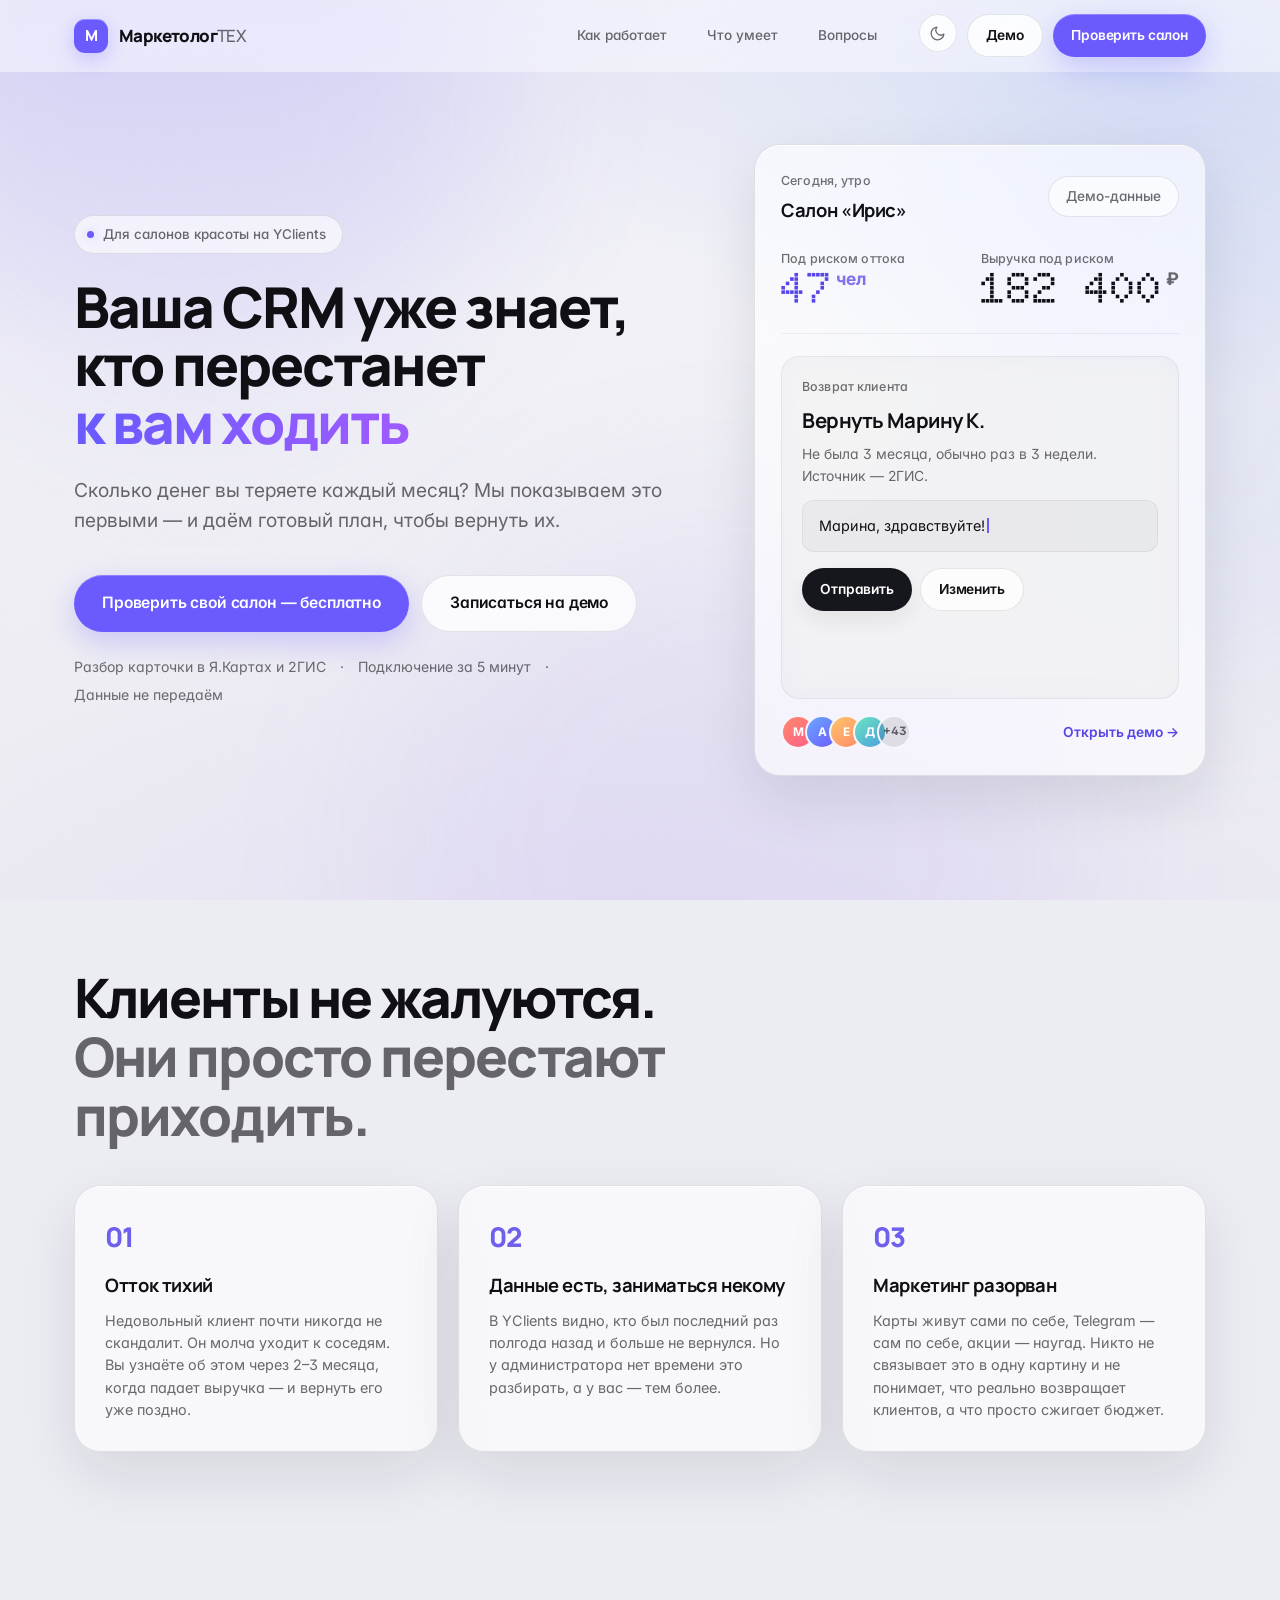
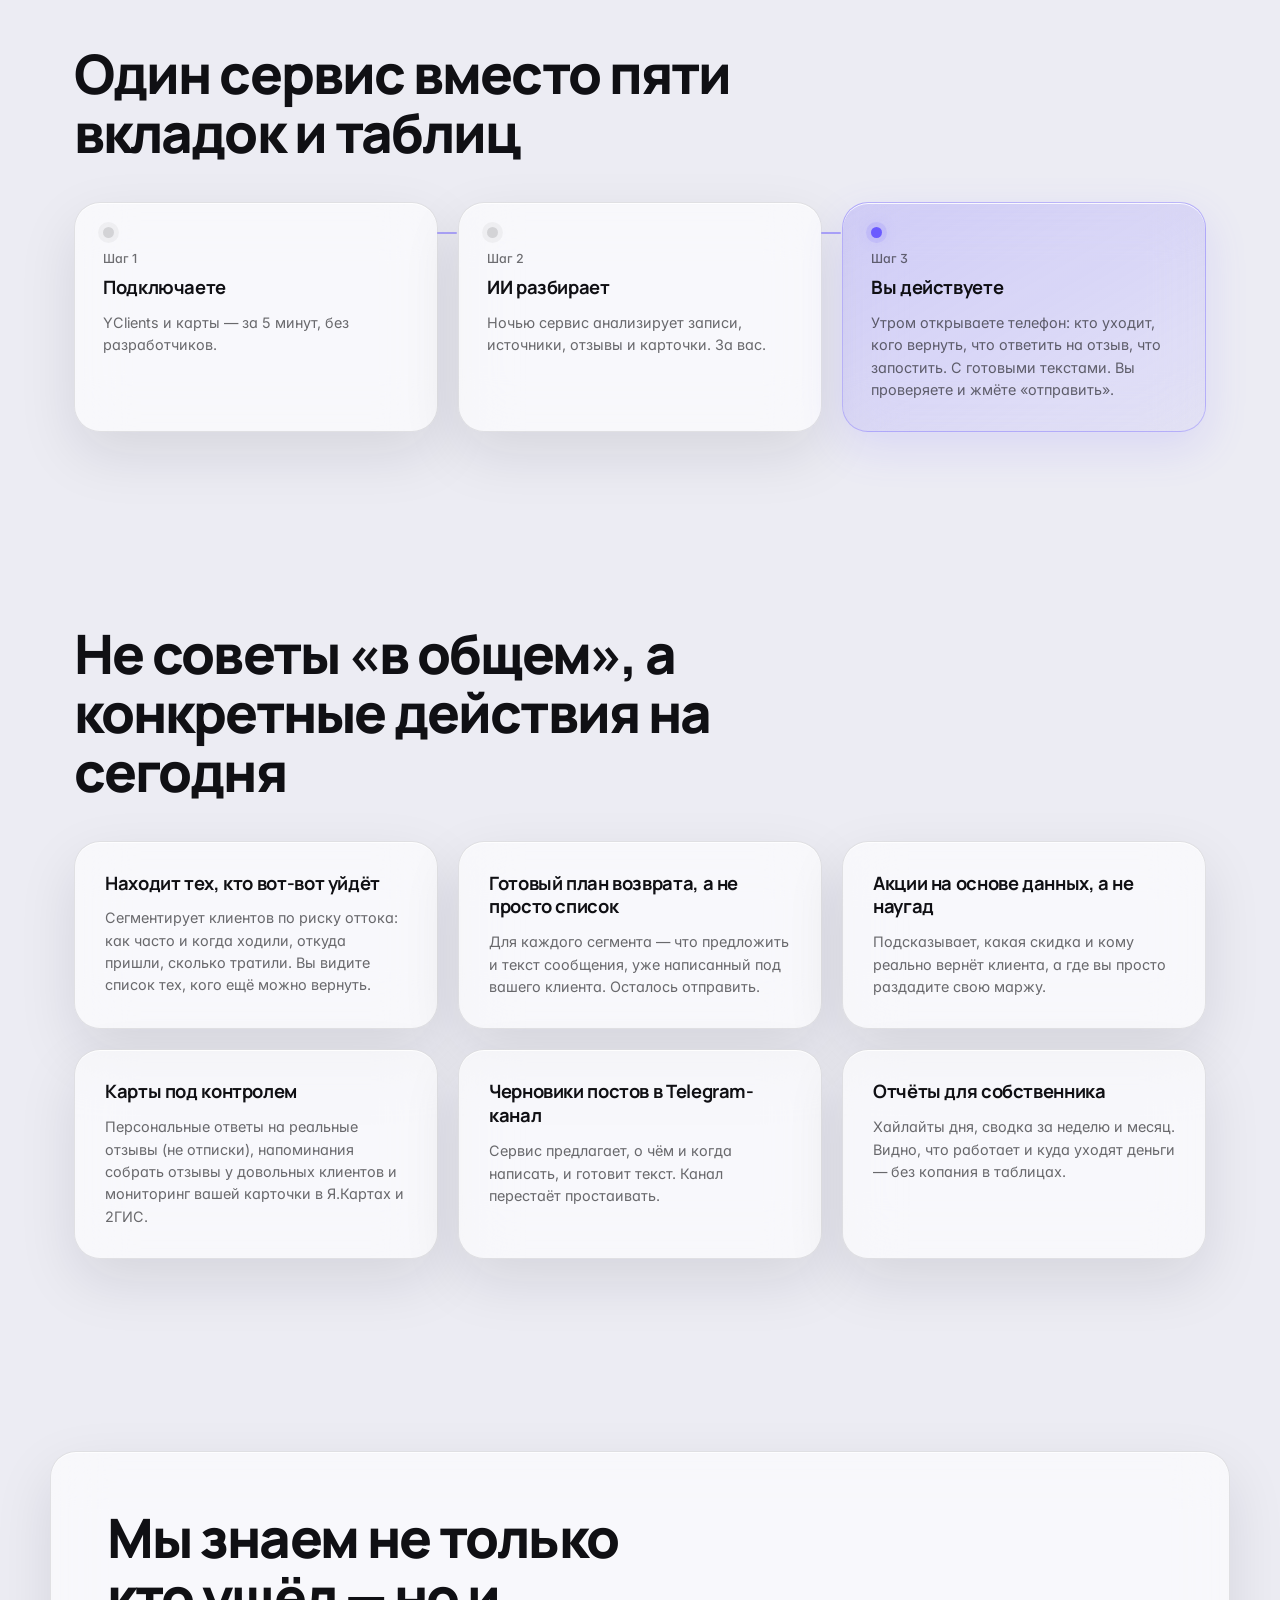
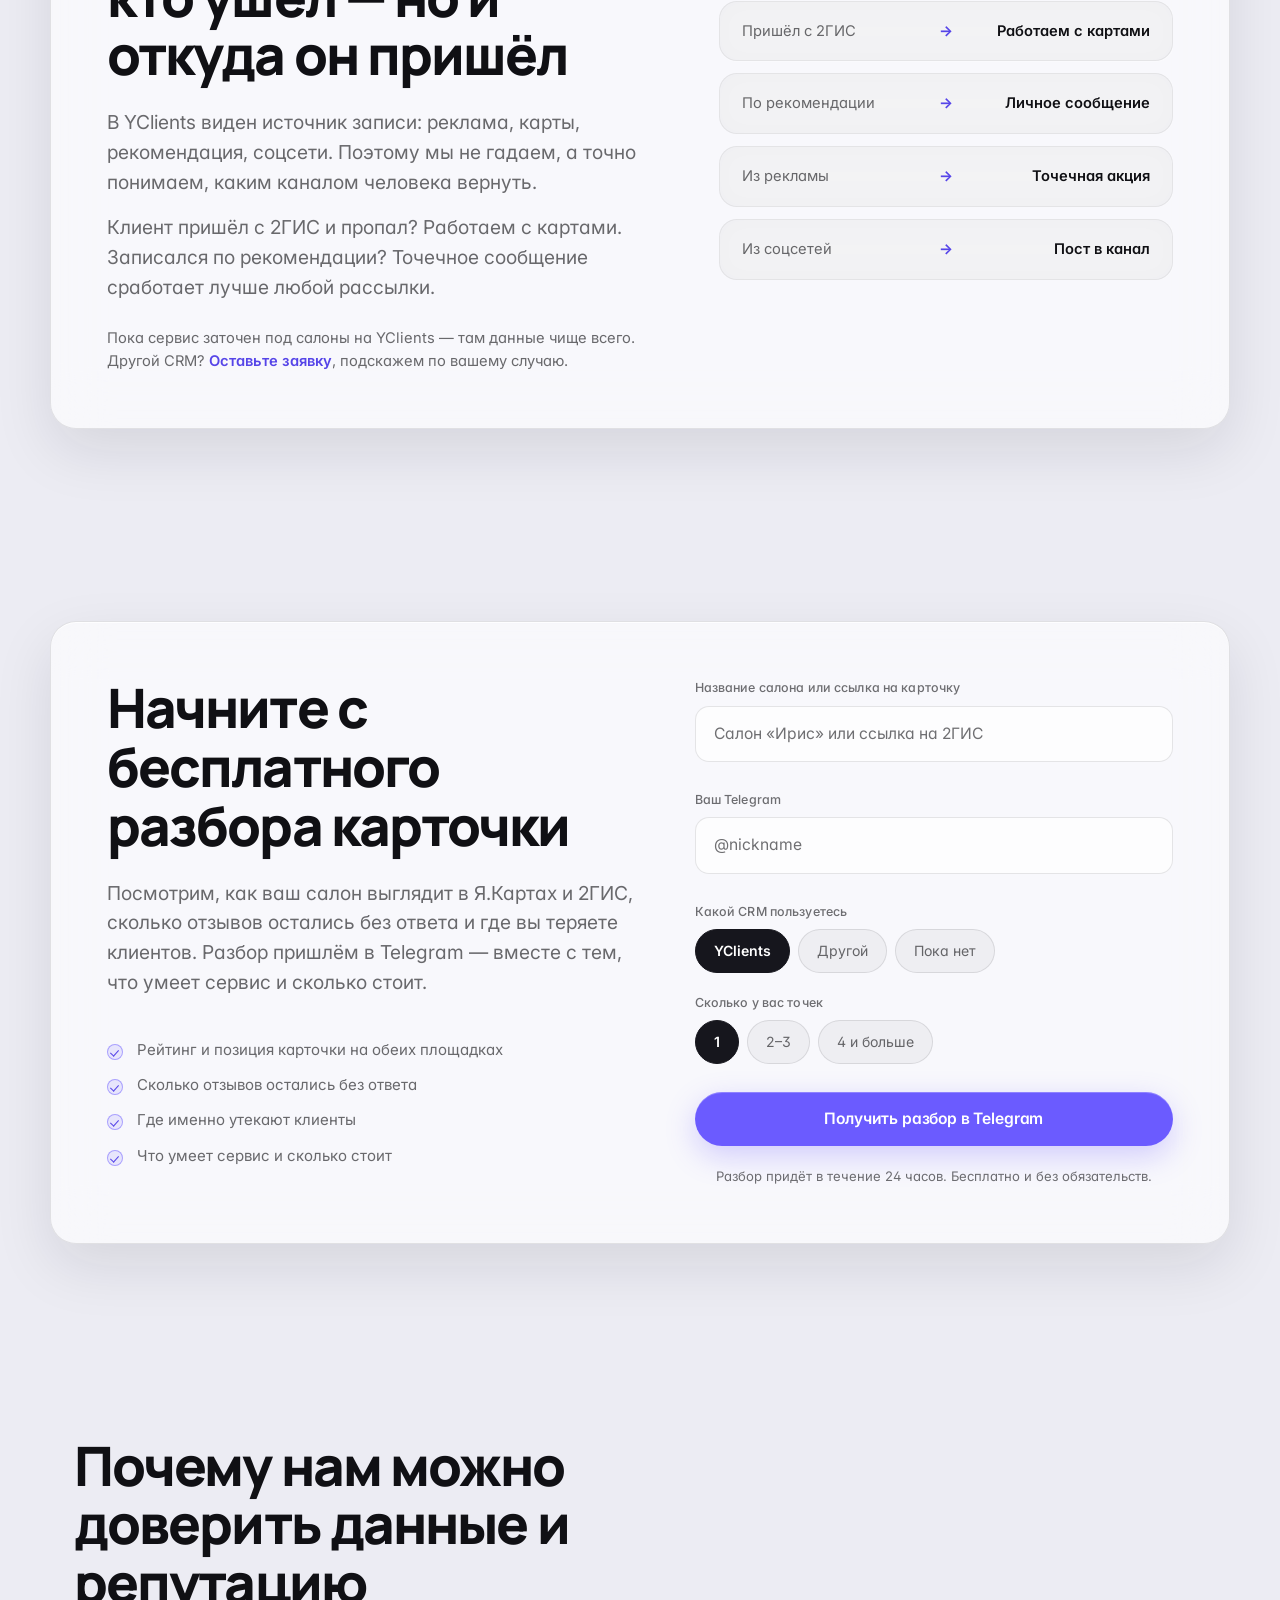
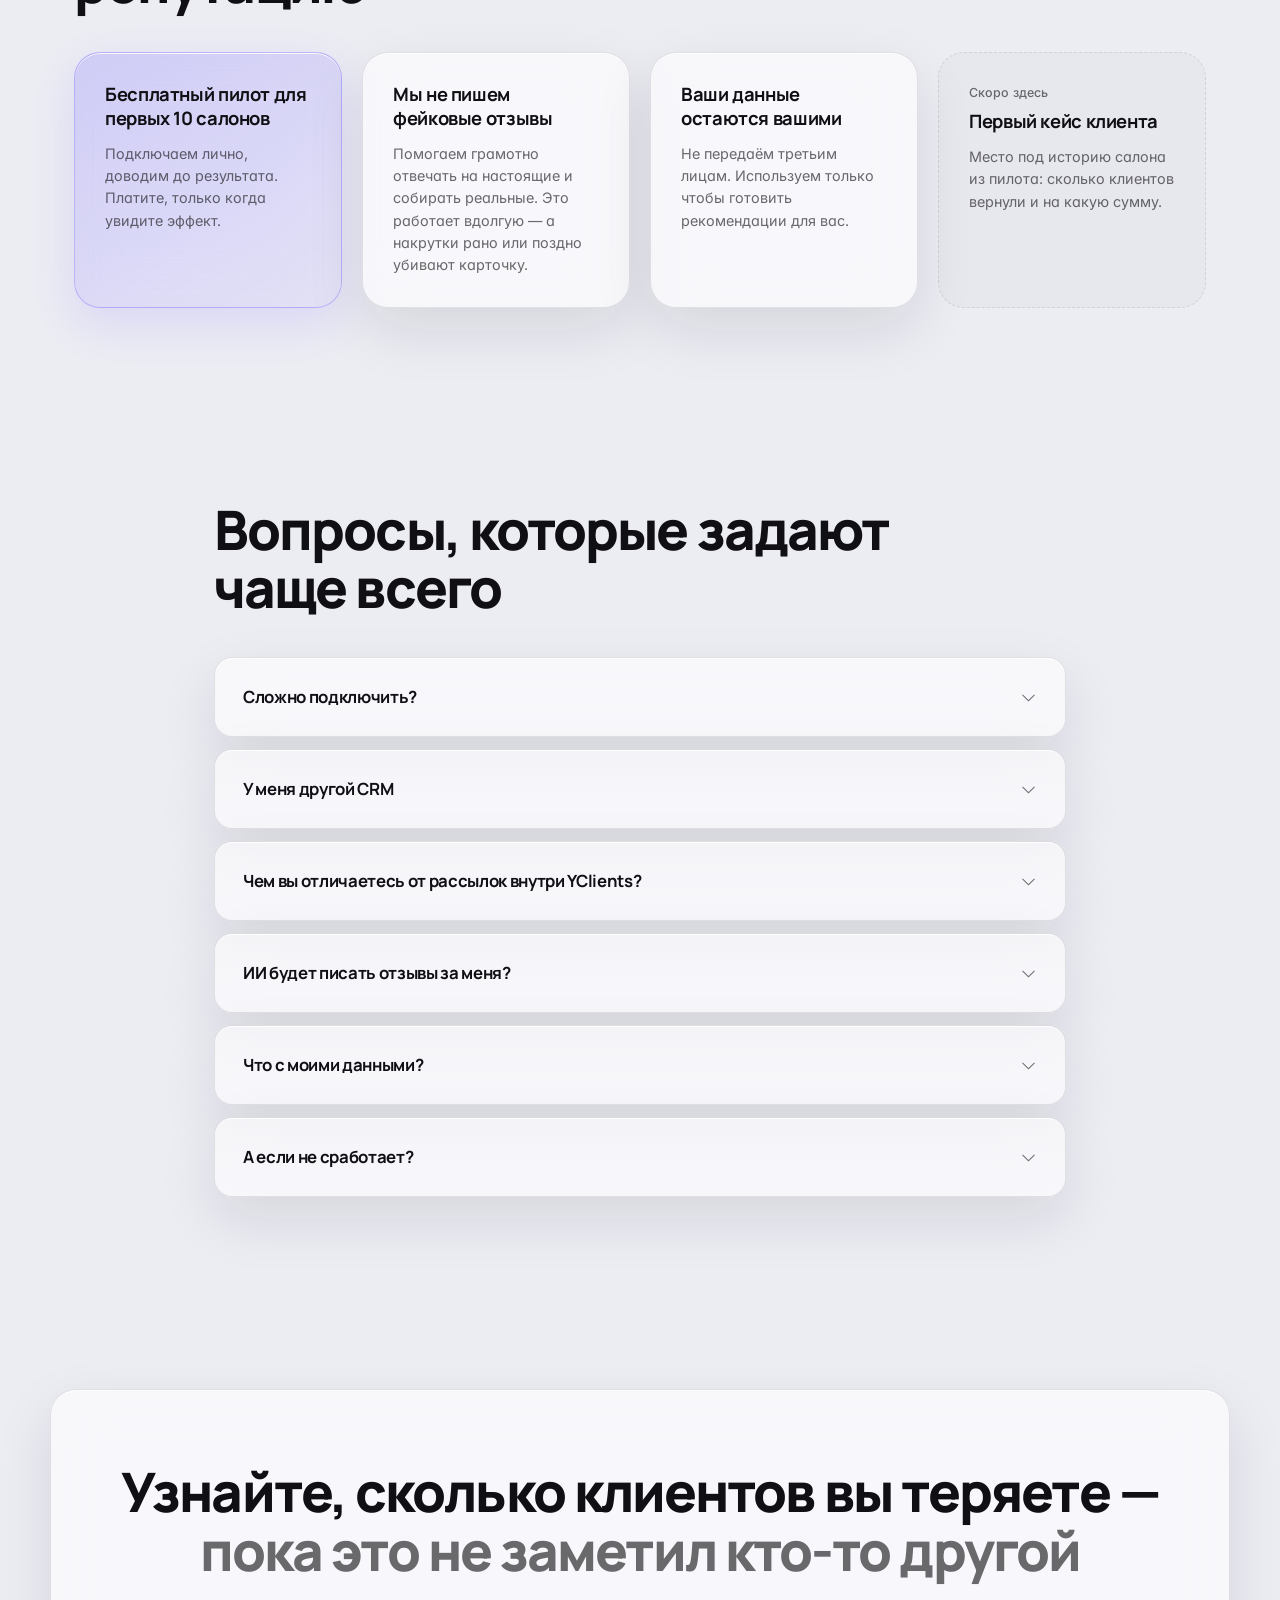
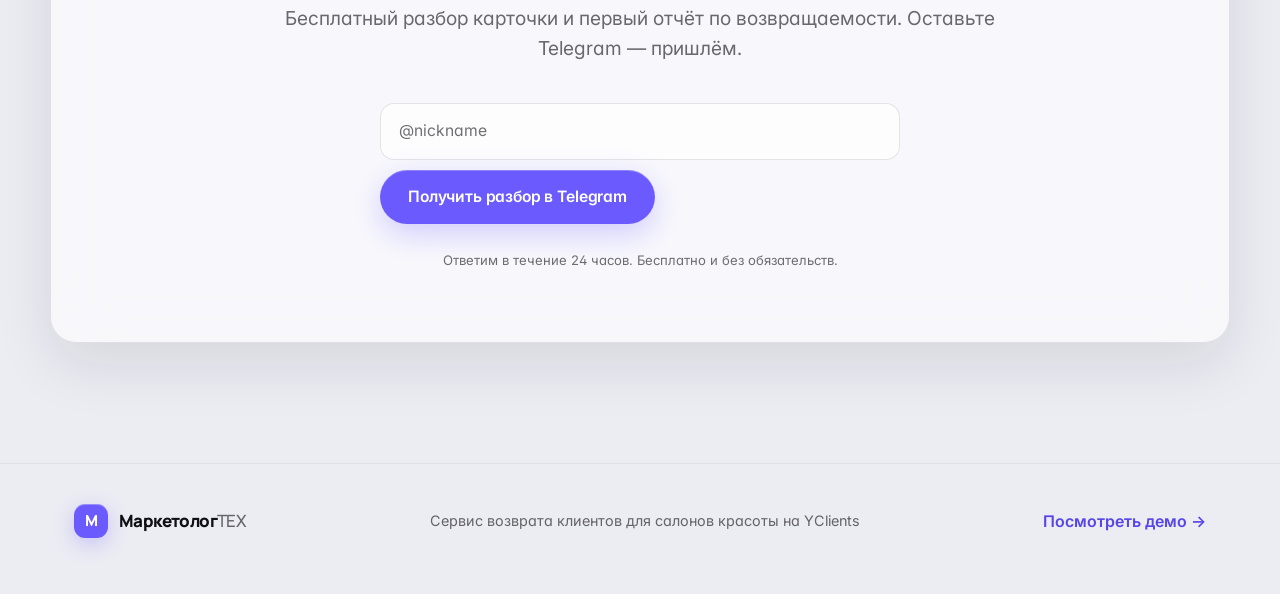
==== index.html @ b619ffa1 "Крупные числа Doto: вес 700 → 800 Ещё чуть плотнее по просьбе: поднимаю ось wght с 700 до 800 соглас" ====
<!DOCTYPE html>
<html lang="ru">
<head>
<meta charset="UTF-8">
<meta name="viewport" content="width=device-width, initial-scale=1">
<title>МаркетологТЕХ — возврат клиентов для салонов красоты на YClients</title>
<meta name="description" content="ИИ-аналитик читает данные вашего салона в YClients и картах, находит уходящих клиентов и даёт готовый план возврата. Бесплатный разбор карточки в Я.Картах и 2ГИС.">

<meta property="og:title" content="Ваша CRM уже знает, кто перестанет к вам ходить">
<meta property="og:description" content="Показываем, сколько клиентов вы теряете, и даём готовый план, чтобы вернуть их. Бесплатный разбор карточки.">
<meta property="og:type" content="website">

<link rel="preconnect" href="https://fonts.googleapis.com">
<link rel="preconnect" href="https://fonts.gstatic.com" crossorigin>
<link href="https://fonts.googleapis.com/css2?family=Inter:wght@400;500;600;700&family=Manrope:wght@600;700;800&display=swap" rel="stylesheet">

<!-- Точечный шрифт для крупных чисел. Оси закреплены прямо в ссылке:
     ROND 100 (круглые точки), wght 800. Менять начертание — здесь и в demo.html. -->
<link href="https://fonts.googleapis.com/css2?family=Doto:ROND,wght@100,800&display=swap" rel="stylesheet">

<link rel="stylesheet" href="assets/css/base.css">
<link rel="stylesheet" href="assets/css/landing.css">

<!-- Тема применяется до отрисовки, иначе тёмная моргнёт белым на загрузке -->
<script>
(function(){try{if(localStorage.getItem('mt-theme')==='dark'){
document.documentElement.setAttribute('data-theme','dark');}}catch(e){}})();

/* Страница всегда открывается сверху.
   Хеш в адресе (…/#form оставался после клика по «Проверить салон»)
   заставлял браузер при каждом открытии ссылки утаскивать к форме,
   да ещё и с плавной прокруткой — выглядело как самопроизвольная перемотка.
   Снимаем хеш до разбора body, иначе прыжок успеет произойти.
   Нужны прямые ссылки на секцию — уберите этот блок. */
(function(){try{
  if(history.scrollRestoration) history.scrollRestoration='manual';
  if(location.hash) history.replaceState(null,'',location.pathname+location.search);
}catch(e){}})();
</script>
</head>
<body>

<!-- Фон: градиент + боке-пятна, цвета берутся из темы -->
<div class="bg" aria-hidden="true">
  <div class="bg__orb bg__orb--1"></div>
  <div class="bg__orb bg__orb--2"></div>
  <div class="bg__orb bg__orb--3"></div>
</div>

<!-- ══════════════════════════ ШАПКА ══════════════════════════ -->
<header class="topbar">
  <div class="wrap topbar__inner">
    <a class="logo" href="#top" aria-label="МаркетологТЕХ, на главную">
      <!-- Замените на <img src="assets/logo.svg" alt=""> когда будет файл бренда -->
      <span class="logo__mark" aria-hidden="true">М</span>
      <span class="logo__text"><b>Маркетолог</b><span>ТЕХ</span></span>
    </a>

    <nav class="topbar__nav" aria-label="Разделы страницы">
      <a class="pill" href="#how">Как работает</a>
      <a class="pill" href="#features">Что умеет</a>
      <a class="pill" href="#faq">Вопросы</a>
    </nav>

    <div class="topbar__actions">
      <button class="theme-toggle" type="button" aria-label="Включить тёмную тему" aria-pressed="false">
        <svg class="theme-toggle__moon" viewBox="0 0 24 24" fill="none" stroke="currentColor" stroke-width="1.8" stroke-linecap="round" stroke-linejoin="round" aria-hidden="true"><path d="M21 12.8A9 9 0 1 1 11.2 3a7 7 0 0 0 9.8 9.8Z"/></svg>
        <svg class="theme-toggle__sun" viewBox="0 0 24 24" fill="none" stroke="currentColor" stroke-width="1.8" stroke-linecap="round" stroke-linejoin="round" aria-hidden="true"><circle cx="12" cy="12" r="4.2"/><path d="M12 2.4v2.2M12 19.4v2.2M4.2 4.2l1.6 1.6M18.2 18.2l1.6 1.6M2.4 12h2.2M19.4 12h2.2M4.2 19.8l1.6-1.6M18.2 5.8l1.6-1.6"/></svg>
      </button>
      <a class="btn btn--ghost btn--sm" href="demo.html">Демо</a>
      <a class="btn btn--primary btn--sm topbar__cta" href="#form">Проверить салон</a>
    </div>
  </div>
</header>

<main id="top">

<!-- ══════════════════════════ 1. HERO ══════════════════════════ -->
<section class="sec sec--hero" id="hero">
  <div class="wrap hero">

    <div class="hero__copy">
      <p class="badge">
        <span class="badge__dot" aria-hidden="true"></span>
        Для салонов красоты на YClients
      </p>

      <h1 class="display mt24">
        Ваша CRM уже знает,<br>
        кто перестанет<br>
        <span class="hero__accent">к вам ходить</span>
      </h1>

      <p class="lead mt24">
        Сколько денег вы теряете каждый месяц? Мы показываем это первыми —
        и даём готовый план, чтобы вернуть их.
      </p>

      <div class="hero__cta mt40">
        <a class="btn btn--primary" href="#form">Проверить свой салон — бесплатно</a>
        <a class="btn btn--ghost" href="demo.html">Записаться на демо</a>
      </div>

      <ul class="trustline mt24">
        <li>Разбор карточки в Я.Картах и 2ГИС</li>
        <li>Подключение за 5 минут</li>
        <li>Данные не передаём</li>
      </ul>
    </div>

    <!-- Превью продукта: живое доказательство вместо стокового скриншота -->
    <aside class="hero__preview glass" aria-label="Пример утренней сводки в сервисе">
      <div class="row between center hero__preview-head">
        <div>
          <p class="label">Сегодня, утро</p>
          <p class="h3 mt8">Салон «Ирис»</p>
        </div>
        <span class="pill pill--outline">Демо-данные</span>
      </div>

      <div class="hero__metrics">
        <div>
          <p class="label">Под риском оттока</p>
          <p class="metric metric--accent">47<span class="metric__unit">чел</span></p>
        </div>
        <div>
          <p class="label">Выручка под риском</p>
          <p class="metric">182 400<span class="metric__unit">₽</span></p>
        </div>
      </div>

      <!-- Содержимое меняется по кругу, текст печатается: см. assets/js/motion.js.
           Разметка ниже — то, что видит пользователь без JS и при
           prefers-reduced-motion, поэтому она заполнена, а не пуста. -->
      <div class="hero__task glass--sub" id="hero-task">
        <p class="label" data-slot="kind">Возврат клиента</p>
        <p class="hero__task-title mt8" data-slot="title">Вернуть Марину К.</p>
        <p class="hero__task-why mt8" data-slot="why">
          Не была 3 месяца, обычно раз в 3 недели. Источник — 2ГИС.
        </p>
        <p class="hero__task-text mt12" data-slot="text">Марина, здравствуйте! Это Анна из «Ириса». Давно вас не видели — ваш мастер Лена держит окно в субботу, и на окрашивание сделаем −15%. Записать?</p>
        <div class="hero__task-actions mt16">
          <span class="btn btn--contrast btn--sm" data-slot="cta">Отправить</span>
          <span class="btn btn--ghost btn--sm">Изменить</span>
        </div>
      </div>

      <div class="row between center mt16">
        <div class="avatars" aria-label="Ещё 46 клиентов в списке">
          <span class="avatars__item av-1" aria-hidden="true">М</span>
          <span class="avatars__item av-2" aria-hidden="true">А</span>
          <span class="avatars__item av-3" aria-hidden="true">Е</span>
          <span class="avatars__item av-4" aria-hidden="true">Д</span>
          <span class="avatars__item avatars__more" aria-hidden="true">+43</span>
        </div>
        <a class="hero__preview-link" href="demo.html">Открыть демо →</a>
      </div>
    </aside>

  </div>
</section>

<!-- ══════════════════════════ 2. ПРОБЛЕМА ══════════════════════════ -->
<section class="sec sec--problem reveal" id="problem">
  <div class="wrap">
    <h2 class="h1 sec__title">
      Клиенты не жалуются.<br>
      <span class="body-dim">Они просто перестают приходить.</span>
    </h2>

    <div class="cards-3 mt40">
      <article class="card glass">
        <p class="card__num">01</p>
        <h3 class="h3 mt16">Отток тихий</h3>
        <p class="muted mt12">
          Недовольный клиент почти никогда не скандалит. Он молча уходит к соседям.
          Вы узнаёте об этом через 2–3 месяца, когда падает выручка — и вернуть
          его уже поздно.
        </p>
      </article>

      <article class="card glass">
        <p class="card__num">02</p>
        <h3 class="h3 mt16">Данные есть, заниматься некому</h3>
        <p class="muted mt12">
          В YClients видно, кто был последний раз полгода назад и больше не вернулся.
          Но у администратора нет времени это разбирать, а у вас — тем более.
        </p>
      </article>

      <article class="card glass">
        <p class="card__num">03</p>
        <h3 class="h3 mt16">Маркетинг разорван</h3>
        <p class="muted mt12">
          Карты живут сами по себе, Telegram — сам по себе, акции — наугад.
          Никто не связывает это в одну картину и не понимает, что реально
          возвращает клиентов, а что просто сжигает бюджет.
        </p>
      </article>
    </div>
  </div>
</section>

<!-- ══════════════════════════ 3. КАК РАБОТАЕТ ══════════════════════════ -->
<section class="sec reveal" id="how">
  <div class="wrap">
    <h2 class="h1 sec__title">Один сервис вместо пяти вкладок и таблиц</h2>

    <!-- Связанные ноды — приём из референса -->
    <ol class="steps mt40">
      <li class="step glass">
        <span class="step__dot" aria-hidden="true"></span>
        <p class="label">Шаг 1</p>
        <h3 class="h3 mt8">Подключаете</h3>
        <p class="muted mt12">YClients и карты — за 5 минут, без разработчиков.</p>
      </li>

      <li class="step glass">
        <span class="step__dot" aria-hidden="true"></span>
        <p class="label">Шаг 2</p>
        <h3 class="h3 mt8">ИИ разбирает</h3>
        <p class="muted mt12">
          Ночью сервис анализирует записи, источники, отзывы и карточки. За вас.
        </p>
      </li>

      <li class="step step--accent accent-card">
        <span class="step__dot step__dot--accent" aria-hidden="true"></span>
        <p class="label">Шаг 3</p>
        <h3 class="h3 mt8">Вы действуете</h3>
        <p class="muted mt12">
          Утром открываете телефон: кто уходит, кого вернуть, что ответить на отзыв,
          что запостить. С готовыми текстами. Вы проверяете и жмёте «отправить».
        </p>
      </li>
    </ol>
  </div>
</section>

<!-- ══════════════════════════ 6. ФОРМА (главная точка захвата) ══════════════════════════ -->
<section class="sec sec--form reveal" id="form">
  <div class="wrap form-wrap glass">

    <div class="form-wrap__copy">
      <h2 class="h1">Начните с бесплатного разбора карточки</h2>
      <p class="lead mt24">
        Посмотрим, как ваш салон выглядит в Я.Картах и 2ГИС, сколько отзывов
        остались без ответа и где вы теряете клиентов. Разбор пришлём в Telegram —
        вместе с тем, что умеет сервис и сколько стоит.
      </p>

      <ul class="ticks mt40">
        <li>Рейтинг и позиция карточки на обеих площадках</li>
        <li>Сколько отзывов остались без ответа</li>
        <li>Где именно утекают клиенты</li>
        <li>Что умеет сервис и сколько стоит</li>
      </ul>
    </div>

    <!-- Заглушка: данные уходят в консоль. Точку приёма подключите в assets/js/landing.js -->
    <form class="form" id="lead-form" novalidate>
      <div class="field">
        <label class="label" for="f-salon">Название салона или ссылка на карточку</label>
        <input class="input" type="text" id="f-salon" name="salon"
               placeholder="Салон «Ирис» или ссылка на 2ГИС" required>
        <p class="field__err" data-err-for="f-salon"></p>
      </div>

      <div class="field">
        <label class="label" for="f-tg">Ваш Telegram</label>
        <input class="input" type="text" id="f-tg" name="telegram"
               placeholder="@nickname" required>
        <p class="field__err" data-err-for="f-tg"></p>
      </div>

      <fieldset class="field">
        <legend class="label">Какой CRM пользуетесь</legend>
        <div class="choices" role="radiogroup" aria-label="Какой CRM пользуетесь">
          <label class="choice"><input type="radio" name="crm" value="YClients" checked><span>YClients</span></label>
          <label class="choice"><input type="radio" name="crm" value="Другой"><span>Другой</span></label>
          <label class="choice"><input type="radio" name="crm" value="Пока нет"><span>Пока нет</span></label>
        </div>
      </fieldset>

      <fieldset class="field">
        <legend class="label">Сколько у вас точек</legend>
        <div class="choices" role="radiogroup" aria-label="Сколько у вас точек">
          <label class="choice"><input type="radio" name="points" value="1" checked><span>1</span></label>
          <label class="choice"><input type="radio" name="points" value="2-3"><span>2–3</span></label>
          <label class="choice"><input type="radio" name="points" value="4+"><span>4 и больше</span></label>
        </div>
      </fieldset>

      <button class="btn btn--primary btn--block mt8" type="submit">
        Получить разбор в Telegram
      </button>

      <!-- [N] — срок ответа. Замените «24» на реальный. -->
      <p class="form__note">
        Разбор придёт в течение 24 часов. Бесплатно и без обязательств.
      </p>

      <!-- Экран благодарности -->
      <div class="form__done" id="form-done" hidden>
        <div class="form__done-mark" aria-hidden="true">✓</div>
        <h3 class="h2 mt16">Заявка принята</h3>
        <p class="lead mt16">
          Собираем данные по вашей карточке — это не мгновенно.
          Разбор пришлём в Telegram в течение 24 часов.
        </p>
        <a class="btn btn--ghost mt24" href="demo.html">Пока посмотрите демо продукта</a>
      </div>
    </form>

  </div>
</section>

<!-- ══════════════════════════ 4. ЧТО УМЕЕТ ══════════════════════════ -->
<section class="sec reveal" id="features">
  <div class="wrap">
    <h2 class="h1 sec__title">Не советы «в общем», а конкретные действия на сегодня</h2>

    <div class="cards-6 mt40">
      <article class="card glass">
        <h3 class="h3">Находит тех, кто вот-вот уйдёт</h3>
        <p class="muted mt12">
          Сегментирует клиентов по риску оттока: как часто и когда ходили,
          откуда пришли, сколько тратили. Вы видите список тех, кого ещё можно вернуть.
        </p>
      </article>

      <article class="card glass">
        <h3 class="h3">Готовый план возврата, а не просто список</h3>
        <p class="muted mt12">
          Для каждого сегмента — что предложить и текст сообщения, уже написанный
          под вашего клиента. Осталось отправить.
        </p>
      </article>

      <article class="card glass">
        <h3 class="h3">Акции на основе данных, а не наугад</h3>
        <p class="muted mt12">
          Подсказывает, какая скидка и кому реально вернёт клиента, а где вы
          просто раздадите свою маржу.
        </p>
      </article>

      <article class="card glass">
        <h3 class="h3">Карты под контролем</h3>
        <p class="muted mt12">
          Персональные ответы на реальные отзывы (не отписки), напоминания собрать
          отзывы у довольных клиентов и мониторинг вашей карточки в Я.Картах и 2ГИС.
        </p>
      </article>

      <article class="card glass">
        <h3 class="h3">Черновики постов в Telegram-канал</h3>
        <p class="muted mt12">
          Сервис предлагает, о чём и когда написать, и готовит текст.
          Канал перестаёт простаивать.
        </p>
      </article>

      <article class="card glass">
        <h3 class="h3">Отчёты для собственника</h3>
        <p class="muted mt12">
          Хайлайты дня, сводка за неделю и месяц. Видно, что работает и куда
          уходят деньги — без копания в таблицах.
        </p>
      </article>
    </div>
  </div>
</section>

<!-- ══════════════════════════ 5. ПОЧЕМУ YCLIENTS ══════════════════════════ -->
<section class="sec reveal" id="yclients">
  <div class="wrap yc glass">
    <div class="yc__copy">
      <h2 class="h1">Мы знаем не только кто ушёл — но и откуда он пришёл</h2>
      <p class="lead mt24">
        В YClients виден источник записи: реклама, карты, рекомендация, соцсети.
        Поэтому мы не гадаем, а точно понимаем, каким каналом человека вернуть.
      </p>
      <p class="lead mt16">
        Клиент пришёл с 2ГИС и пропал? Работаем с картами.<br>
        Записался по рекомендации? Точечное сообщение сработает лучше любой рассылки.
      </p>
      <p class="muted mt24 yc__note">
        Пока сервис заточен под салоны на YClients — там данные чище всего.
        Другой CRM? <a class="link" href="#form">Оставьте заявку</a>, подскажем по вашему случаю.
      </p>
    </div>

    <!-- Источник → канал возврата -->
    <div class="sources">
      <div class="source glass--sub">
        <span class="source__from">Пришёл с 2ГИС</span>
        <span class="source__arrow" aria-hidden="true">→</span>
        <span class="source__to">Работаем с картами</span>
      </div>
      <div class="source glass--sub">
        <span class="source__from">По рекомендации</span>
        <span class="source__arrow" aria-hidden="true">→</span>
        <span class="source__to">Личное сообщение</span>
      </div>
      <div class="source glass--sub">
        <span class="source__from">Из рекламы</span>
        <span class="source__arrow" aria-hidden="true">→</span>
        <span class="source__to">Точечная акция</span>
      </div>
      <div class="source glass--sub">
        <span class="source__from">Из соцсетей</span>
        <span class="source__arrow" aria-hidden="true">→</span>
        <span class="source__to">Пост в канал</span>
      </div>
    </div>
  </div>
</section>

<!-- ══════════════════════════ 7. ДОВЕРИЕ ══════════════════════════ -->
<section class="sec reveal" id="trust">
  <div class="wrap">
    <h2 class="h1 sec__title">Почему нам можно доверить данные и репутацию</h2>

    <div class="cards-4 mt40">
      <!-- [N] — количество салонов в пилоте. Замените «10» на реальное. -->
      <article class="card card--accent accent-card">
        <h3 class="h3">Бесплатный пилот для первых 10 салонов</h3>
        <p class="muted mt12">
          Подключаем лично, доводим до результата. Платите, только когда
          увидите эффект.
        </p>
      </article>

      <article class="card glass">
        <h3 class="h3">Мы не пишем фейковые отзывы</h3>
        <p class="muted mt12">
          Помогаем грамотно отвечать на настоящие и собирать реальные.
          Это работает вдолгую — а накрутки рано или поздно убивают карточку.
        </p>
      </article>

      <article class="card glass">
        <h3 class="h3">Ваши данные остаются вашими</h3>
        <p class="muted mt12">
          Не передаём третьим лицам. Используем только чтобы готовить
          рекомендации для вас.
        </p>
      </article>

      <!-- Заглушка под первый кейс. Замените на реальный отзыв, когда появится. -->
      <article class="card card--empty">
        <p class="label">Скоро здесь</p>
        <h3 class="h3 mt8">Первый кейс клиента</h3>
        <p class="muted mt12">
          Место под историю салона из пилота: сколько клиентов вернули
          и на какую сумму.
        </p>
      </article>
    </div>
  </div>
</section>

<!-- ══════════════════════════ 8. FAQ ══════════════════════════ -->
<section class="sec reveal" id="faq">
  <div class="wrap faq-wrap">
    <h2 class="h1 sec__title">Вопросы, которые задают чаще всего</h2>

    <div class="faq mt40">
      <details class="faq__item glass">
        <summary class="faq__q">Сложно подключить?</summary>
        <p class="faq__a">
          Нет. YClients подключается за 5 минут по инструкции, разработчик не нужен.
          Для карт достаточно названия салона.
        </p>
      </details>

      <details class="faq__item glass">
        <summary class="faq__q">У меня другой CRM</summary>
        <p class="faq__a">
          На старте сервис максимально заточен под YClients — там данные о клиентах
          чище всего. Если у вас другой CRM, оставьте заявку: скажем честно,
          сможем ли помочь уже сейчас.
        </p>
      </details>

      <details class="faq__item glass">
        <summary class="faq__q">Чем вы отличаетесь от рассылок внутри YClients?</summary>
        <p class="faq__a">
          Рассылка отправляет всем одно и то же. Мы говорим, кому именно, что именно
          и почему — и добавляем к этому карты, отзывы и посты. Это не рассылка,
          а маркетолог, который смотрит на все каналы сразу.
        </p>
      </details>

      <details class="faq__item glass">
        <summary class="faq__q">ИИ будет писать отзывы за меня?</summary>
        <p class="faq__a">
          Нет. Фейковые отзывы мы не создаём. ИИ пишет персональные ответы
          на настоящие отзывы и помогает собрать реальные у довольных клиентов.
        </p>
      </details>

      <details class="faq__item glass">
        <summary class="faq__q">Что с моими данными?</summary>
        <p class="faq__a">
          Используем только для ваших рекомендаций. Третьим лицам не передаём.
        </p>
      </details>

      <details class="faq__item glass">
        <summary class="faq__q">А если не сработает?</summary>
        <p class="faq__a">
          Для первых салонов — бесплатный пилот. Не увидите пользы — просто
          не продолжаете. Вы ничем не рискуете.
        </p>
      </details>
    </div>
  </div>
</section>

<!-- ══════════════════════════ 9. ФИНАЛЬНЫЙ CTA ══════════════════════════ -->
<section class="sec sec--final reveal" id="final">
  <div class="wrap final glass">
    <h2 class="h1">
      Узнайте, сколько клиентов вы теряете —<br>
      <span class="body-dim">пока это не заметил кто-то другой</span>
    </h2>
    <p class="lead mt24">
      Бесплатный разбор карточки и первый отчёт по возвращаемости.
      Оставьте Telegram — пришлём.
    </p>

    <!-- Упрощённая форма: только Telegram -->
    <form class="final__form mt40" id="lead-form-short" novalidate>
      <label class="sr-only" for="f-tg-short">Ваш Telegram</label>
      <input class="input" type="text" id="f-tg-short" name="telegram"
             placeholder="@nickname" required>
      <button class="btn btn--primary" type="submit">Получить разбор в Telegram</button>
      <p class="field__err" data-err-for="f-tg-short"></p>
    </form>

    <p class="form__note">Ответим в течение 24 часов. Бесплатно и без обязательств.</p>

    <div class="form__done" id="form-done-short" hidden>
      <div class="form__done-mark" aria-hidden="true">✓</div>
      <p class="h3 mt16">Готово — ждите разбор в Telegram</p>
    </div>
  </div>
</section>

</main>

<!-- ══════════════════════════ ПОДВАЛ ══════════════════════════ -->
<footer class="footer">
  <div class="wrap row between center wrapflex g20">
    <a class="logo" href="#top">
      <span class="logo__mark" aria-hidden="true">М</span>
      <span class="logo__text"><b>Маркетолог</b><span>ТЕХ</span></span>
    </a>
    <p class="muted">Сервис возврата клиентов для салонов красоты на YClients</p>
    <a class="link" href="demo.html">Посмотреть демо →</a>
  </div>
</footer>

<script src="assets/js/theme.js"></script>
<script src="assets/js/motion.js"></script>
<script src="assets/js/landing.js"></script>
</body>
</html>
---- assets/css/base.css ----
/* ==========================================================================
   МаркетологТЕХ — дизайн-система

   Две темы на семантических токенах. Светлая — по умолчанию,
   тёмная включается атрибутом data-theme="dark" на <html>.

   Правило: в компонентах НЕТ захардкоженных цветов. Всё через переменные,
   иначе тема переключится наполовину.
   ========================================================================== */

:root {
  /* ====================== СВЕТЛАЯ ТЕМА (по умолчанию) ====================== */
  color-scheme: light;

  /* --- База --- */
  --bg-0: #ECECF3;
  --bg-1: #F6F6FA;
  --bg-2: #FFFFFF;

  /* Подложка фона: тонирующие пятна и боке */
  --bg-tint-1: #D9D9F2;
  --bg-tint-2: #D3DCF6;
  --bg-tint-3: #E6E1F5;
  --orb-1: rgba(107, 91, 255, 0.20);
  --orb-2: rgba(90, 120, 230, 0.16);
  --orb-3: rgba(140, 110, 240, 0.14);
  --noise-opacity: 0.14;

  /* --- Стекло --- */
  --glass: rgba(255, 255, 255, 0.62);
  --glass-2: rgba(255, 255, 255, 0.78);
  --glass-3: rgba(255, 255, 255, 0.92);
  --stroke: rgba(16, 16, 20, 0.10);
  --stroke-soft: rgba(16, 16, 20, 0.06);
  --blur: 28px;

  /* Вложенные поверхности, поля, дорожки шкал */
  --sub-surface: rgba(16, 16, 20, 0.04);
  --sub-surface-faint: rgba(16, 16, 20, 0.02);
  --field-bg: rgba(255, 255, 255, 0.7);
  --track: rgba(16, 16, 20, 0.10);
  --track-2: rgba(16, 16, 20, 0.16);
  --hover: rgba(16, 16, 20, 0.04);

  /* Полупрозрачные полосы (шапка сайта, плашка демо) */
  --bar-bg: rgba(246, 246, 250, 0.62);
  --bar-bg-stuck: rgba(246, 246, 250, 0.86);
  --overlay-bg: rgba(248, 248, 252, 0.94);

  /* --- Текст --- */
  --text: #101014;
  --text-dim: rgba(16, 16, 20, 0.62);
  --text-faint: rgba(16, 16, 20, 0.60);

  /* --- Акцент --- */
  --accent: #6B5BFF;
  --accent-hi: #5645E8;          /* на светлом «яркий» = более тёмный, иначе не читается */
  --accent-dim: rgba(107, 91, 255, 0.12);
  --accent-glow: rgba(107, 91, 255, 0.28);
  --grad-a: #6B5BFF;
  --grad-b: #9B5BFF;

  /* --- Семантика --- */
  --risk: #D93B27;
  --good: #12855F;
  --warn: #A96500;
  --warn-dot: #E89923;

  /* --- Контраст: активная вкладка, кнопка-контраст, выбранный вариант --- */
  --contrast-bg: #16161D;
  --contrast-text: #FFFFFF;

  /* --- Тени --- */
  --shadow-panel: 0 22px 58px rgba(20, 20, 40, 0.10);
  --shadow-soft: 0 10px 26px rgba(20, 20, 40, 0.08);
  --edge: inset 0 1px 0 rgba(255, 255, 255, 0.85);

  /* --- Геометрия --- */
  --r-panel: 26px;
  --r-card: 18px;
  --r-pill: 999px;

  /* --- Ритм --- */
  --gap: 20px;
  --max-w: 1180px;

  --ease: cubic-bezier(0.22, 0.61, 0.36, 1);
}

:root[data-theme="dark"] {
  /* ============================ ТЁМНАЯ ТЕМА ============================ */
  color-scheme: dark;

  --bg-0: #0B0B0F;
  --bg-1: #14141A;
  --bg-2: #1B1B23;

  --bg-tint-1: #23233A;
  --bg-tint-2: #1C2340;
  --bg-tint-3: #191926;
  --orb-1: rgba(107, 91, 255, 0.30);
  --orb-2: rgba(60, 90, 200, 0.22);
  --orb-3: rgba(90, 70, 190, 0.18);
  --noise-opacity: 0.35;

  --glass: rgba(255, 255, 255, 0.055);
  --glass-2: rgba(255, 255, 255, 0.08);
  --glass-3: rgba(255, 255, 255, 0.12);
  --stroke: rgba(255, 255, 255, 0.12);
  --stroke-soft: rgba(255, 255, 255, 0.07);

  --sub-surface: rgba(255, 255, 255, 0.045);
  --sub-surface-faint: rgba(255, 255, 255, 0.018);
  --field-bg: rgba(255, 255, 255, 0.05);
  --track: rgba(255, 255, 255, 0.12);
  --track-2: rgba(255, 255, 255, 0.18);
  --hover: rgba(255, 255, 255, 0.04);

  --bar-bg: rgba(11, 11, 15, 0.55);
  --bar-bg-stuck: rgba(11, 11, 15, 0.78);
  --overlay-bg: rgba(16, 16, 22, 0.92);

  --text: #FFFFFF;
  --text-dim: rgba(255, 255, 255, 0.62);
  --text-faint: rgba(255, 255, 255, 0.48);

  --accent: #6B5BFF;
  --accent-hi: #8A7CFF;
  --accent-dim: rgba(107, 91, 255, 0.16);
  --accent-glow: rgba(107, 91, 255, 0.42);
  --grad-a: #8A7CFF;
  --grad-b: #A79BFF;

  --risk: #FF6B5B;
  --good: #4ADE9B;
  --warn: #FFB84A;
  --warn-dot: #FFB84A;

  --contrast-bg: #F4F4F6;
  --contrast-text: #101014;

  --shadow-panel: 0 24px 70px rgba(0, 0, 0, 0.55);
  --shadow-soft: 0 12px 34px rgba(0, 0, 0, 0.38);
  --edge: inset 0 1px 0 rgba(255, 255, 255, 0.14);
}

/* --------------------------------------------------------------------------
   Reset
   -------------------------------------------------------------------------- */

*,
*::before,
*::after { box-sizing: border-box; }

html { -webkit-text-size-adjust: 100%; scroll-behavior: smooth; }

body {
  margin: 0;
  min-height: 100vh;
  font-family: 'Inter', -apple-system, BlinkMacSystemFont, 'Segoe UI', Roboto, sans-serif;
  font-size: 16px;
  line-height: 1.55;
  color: var(--text);
  background: var(--bg-0);
  -webkit-font-smoothing: antialiased;
  -moz-osx-font-smoothing: grayscale;
  font-feature-settings: 'ss01', 'cv11';
  transition: background 0.3s var(--ease), color 0.3s var(--ease);
}

h1, h2, h3, h4, p, figure, blockquote { margin: 0; }
ul, ol { margin: 0; padding: 0; list-style: none; }
img, svg { display: block; max-width: 100%; }
button, input, select, textarea { font: inherit; color: inherit; }
button { cursor: pointer; border: none; background: none; }
a { color: inherit; text-decoration: none; }

:focus-visible {
  outline: 2px solid var(--accent);
  outline-offset: 3px;
  border-radius: 6px;
}

/* --------------------------------------------------------------------------
   Фон: градиент + боке-пятна под стеклом
   -------------------------------------------------------------------------- */

.bg {
  position: fixed;
  inset: 0;
  z-index: -1;
  overflow: hidden;
  background:
    radial-gradient(120% 90% at 12% -10%, var(--bg-tint-1) 0%, transparent 55%),
    radial-gradient(90% 70% at 90% 8%, var(--bg-tint-2) 0%, transparent 52%),
    radial-gradient(100% 80% at 50% 110%, var(--bg-tint-3) 0%, transparent 60%),
    linear-gradient(180deg, var(--bg-1) 0%, var(--bg-0) 100%);
  transition: background 0.3s var(--ease);
}

.bg::after {
  /* Тонкое зерно — убирает банды на градиенте */
  content: '';
  position: absolute;
  inset: 0;
  opacity: var(--noise-opacity);
  background-image: url("data:image/svg+xml,%3Csvg xmlns='http://www.w3.org/2000/svg' width='160' height='160'%3E%3Cfilter id='n'%3E%3CfeTurbulence type='fractalNoise' baseFrequency='0.9' numOctaves='3'/%3E%3C/filter%3E%3Crect width='160' height='160' filter='url(%23n)' opacity='0.35'/%3E%3C/svg%3E");
}

.bg__orb {
  position: absolute;
  border-radius: 50%;
  filter: blur(90px);
  opacity: 0.5;
}

.bg__orb--1 { width: 620px; height: 620px; top: -220px; left: -120px; background: var(--orb-1); }
.bg__orb--2 { width: 520px; height: 520px; top: 18%;   right: -180px; background: var(--orb-2); }
.bg__orb--3 { width: 700px; height: 700px; bottom: -300px; left: 30%; background: var(--orb-3); }

/* --------------------------------------------------------------------------
   Стеклянные поверхности
   -------------------------------------------------------------------------- */

.glass {
  background: var(--glass);
  backdrop-filter: blur(var(--blur)) saturate(140%);
  -webkit-backdrop-filter: blur(var(--blur)) saturate(140%);
  border: 1px solid var(--stroke);
  border-radius: var(--r-panel);
  box-shadow: var(--shadow-panel), var(--edge);
}

.glass--sub {
  background: var(--sub-surface);
  backdrop-filter: blur(14px);
  -webkit-backdrop-filter: blur(14px);
  border: 1px solid var(--stroke-soft);
  border-radius: var(--r-card);
  box-shadow: none;
}

/* Акцентная поверхность — способ выделить главное на обеих страницах.
   Пришла на смену контрастной карточке: почти чёрная плита в светлой теме
   превращалась в слепую зону, особенно под плотным текстом.
   Отступы не задаёт — их даёт класс носителя (.panel, .act, .card, .step). */
.accent-card {
  border-radius: var(--r-panel);
  background: linear-gradient(150deg, rgba(107, 91, 255, 0.22), rgba(107, 91, 255, 0.07));
  border: 1px solid rgba(107, 91, 255, 0.32);
  box-shadow: 0 16px 44px rgba(107, 91, 255, 0.14), var(--edge);
  backdrop-filter: blur(var(--blur)) saturate(140%);
  -webkit-backdrop-filter: blur(var(--blur)) saturate(140%);
}

/* --------------------------------------------------------------------------
   Типографика
   -------------------------------------------------------------------------- */

.display,
.h1, .h2, .h3 {
  font-family: 'Manrope', 'Inter', sans-serif;
  font-weight: 800;
  letter-spacing: -0.035em;
  line-height: 1.03;
}

.display { font-size: clamp(2.6rem, 6.4vw, 5rem); }
.h1      { font-size: clamp(2rem, 4.4vw, 3.4rem); line-height: 1.08; }
.h2      { font-size: clamp(1.5rem, 2.8vw, 2.2rem); line-height: 1.14; letter-spacing: -0.03em; }
.h3      { font-size: 1.15rem; font-weight: 700; letter-spacing: -0.02em; line-height: 1.3; }

.lead {
  font-size: clamp(1.02rem, 1.5vw, 1.22rem);
  color: var(--text-dim);
  line-height: 1.55;
  max-width: 60ch;
}

.body-dim { color: var(--text-dim); }

.label {
  font-size: 0.78rem;
  font-weight: 500;
  color: var(--text-faint);
  letter-spacing: 0.01em;
}

.muted { color: var(--text-dim); font-size: 0.9rem; }

.accent-text { color: var(--accent-hi); }

/* Огромная метрика: число точечным Doto + мелкая единица верхним индексом.

   Doto только здесь, на крупных числах. В мелком кегле точечный шрифт
   читается тяжело, поэтому таблицы, мини-метрики и хайлайты остаются
   в Inter — там цифры нужно считывать быстро, а не разглядывать.

   Оси (ROND 100, wght 800) закреплены в ссылке на шрифт в <head>
   обеих страниц, отдельный вариативный файл не грузим. Поэтому вес
   здесь именно 800 — иначе браузер начнёт подделывать жирность. */
.metric {
  display: flex;
  align-items: flex-start;
  gap: 3px;
  font-family: 'Doto', 'Manrope', monospace;
  font-weight: 800;
  letter-spacing: 0;      /* плотный трекинг Manrope сминал бы точки */
  line-height: 0.95;
  font-size: clamp(2rem, 3.4vw, 3.1rem);
  white-space: nowrap;
}

/* Единица набирается обычным шрифтом: кегль мелкий, а в Doto
   к тому же нет кириллицы для «чел», «шт», «дн» */
.metric__unit {
  font-family: 'Inter', sans-serif;
  font-size: 0.4em;
  font-weight: 700;
  line-height: 1;
  margin-top: 0.12em;
  color: var(--text-dim);
}

.metric--accent { color: var(--accent-hi); }
.metric--accent .metric__unit { color: var(--accent-hi); opacity: 0.75; }

/* --------------------------------------------------------------------------
   Кнопки
   -------------------------------------------------------------------------- */

.btn {
  display: inline-flex;
  align-items: center;
  justify-content: center;
  gap: 9px;
  padding: 15px 28px;
  border-radius: var(--r-pill);
  font-weight: 600;
  font-size: 0.98rem;
  letter-spacing: -0.01em;
  white-space: nowrap;
  transition: transform 0.18s var(--ease), background 0.18s var(--ease),
              box-shadow 0.18s var(--ease), border-color 0.18s var(--ease);
}

.btn:hover { transform: translateY(-1.5px); }
.btn:active { transform: translateY(0); }

.btn--primary {
  background: var(--accent);
  color: #fff;
  box-shadow: 0 10px 30px var(--accent-glow), inset 0 1px 0 rgba(255, 255, 255, 0.24);
}
.btn--primary:hover { background: var(--accent-hi); box-shadow: 0 14px 38px var(--accent-glow); }

.btn--ghost {
  background: var(--glass-2);
  border: 1px solid var(--stroke);
  color: var(--text);
  backdrop-filter: blur(16px);
  -webkit-backdrop-filter: blur(16px);
}
.btn--ghost:hover { background: var(--glass-3); border-color: var(--track-2); }

/* Кнопка-контраст: тёмная на светлой теме, светлая на тёмной */
.btn--contrast {
  background: var(--contrast-bg);
  color: var(--contrast-text);
  box-shadow: var(--shadow-soft);
}
.btn--contrast:hover { opacity: 0.88; }

.btn--sm { padding: 10px 18px; font-size: 0.86rem; }
.btn--block { width: 100%; }

/* --------------------------------------------------------------------------
   Pill-элементы
   -------------------------------------------------------------------------- */

.pill {
  display: inline-flex;
  align-items: center;
  gap: 8px;
  padding: 9px 17px;
  border-radius: var(--r-pill);
  font-size: 0.85rem;
  font-weight: 500;
  color: var(--text-dim);
  border: 1px solid transparent;
  transition: color 0.18s var(--ease), background 0.18s var(--ease),
              border-color 0.18s var(--ease);
}

.pill:hover { color: var(--text); background: var(--hover); }

.pill--active {
  background: var(--contrast-bg);
  color: var(--contrast-text);
  font-weight: 600;
  box-shadow: var(--shadow-soft);
}
.pill--active:hover { background: var(--contrast-bg); color: var(--contrast-text); }

.pill--outline {
  border-color: var(--stroke);
  background: var(--glass);
  color: var(--text-dim);
}

/* Бейдж над заголовком */
.badge {
  display: inline-flex;
  align-items: center;
  gap: 9px;
  padding: 8px 16px 8px 12px;
  border-radius: var(--r-pill);
  background: var(--glass);
  border: 1px solid var(--stroke);
  backdrop-filter: blur(16px);
  -webkit-backdrop-filter: blur(16px);
  font-size: 0.84rem;
  font-weight: 500;
  color: var(--text-dim);
}

.badge__dot {
  width: 7px;
  height: 7px;
  border-radius: 50%;
  background: var(--accent);
  box-shadow: 0 0 10px var(--accent-glow);
}

/* --------------------------------------------------------------------------
   Переключатель темы
   -------------------------------------------------------------------------- */

.theme-toggle {
  display: inline-grid;
  place-items: center;
  width: 38px;
  height: 38px;
  flex: 0 0 38px;
  border-radius: 50%;
  background: var(--glass-2);
  border: 1px solid var(--stroke);
  color: var(--text-dim);
  backdrop-filter: blur(16px);
  -webkit-backdrop-filter: blur(16px);
  transition: color 0.18s var(--ease), background 0.18s var(--ease),
              border-color 0.18s var(--ease), transform 0.18s var(--ease);
}

.theme-toggle:hover {
  color: var(--text);
  background: var(--glass-3);
  transform: translateY(-1.5px);
}

.theme-toggle svg { width: 17px; height: 17px; }

/* Показываем иконку той темы, в которую переключимся */
.theme-toggle__moon { display: block; }
.theme-toggle__sun { display: none; }
:root[data-theme="dark"] .theme-toggle__moon { display: none; }
:root[data-theme="dark"] .theme-toggle__sun { display: block; }

/* --------------------------------------------------------------------------
   Логотип
   -------------------------------------------------------------------------- */

.logo {
  display: inline-flex;
  align-items: center;
  gap: 11px;
  font-family: 'Manrope', 'Inter', sans-serif;
  font-weight: 800;
  letter-spacing: -0.035em;
  font-size: 1.06rem;
}

/* Замените .logo__mark на <img src="assets/logo.svg"> когда будет файл бренда */
.logo__mark {
  width: 34px;
  height: 34px;
  flex: 0 0 34px;
  border-radius: 11px;
  display: grid;
  place-items: center;
  background: linear-gradient(145deg, var(--grad-a), var(--accent));
  box-shadow: 0 6px 20px var(--accent-glow), inset 0 1px 0 rgba(255, 255, 255, 0.3);
  font-size: 0.95rem;
  color: #fff;
  letter-spacing: -0.05em;
}

.logo__text b { font-weight: 800; }
.logo__text span { font-weight: 500; color: var(--text-dim); }

/* --------------------------------------------------------------------------
   Аватары стопкой
   -------------------------------------------------------------------------- */

.avatars { display: flex; align-items: center; }

.avatars__item {
  width: 34px;
  height: 34px;
  border-radius: 50%;
  margin-left: -10px;
  border: 2px solid var(--bg-1);
  display: grid;
  place-items: center;
  font-size: 0.74rem;
  font-weight: 700;
  color: #fff;
  letter-spacing: 0;
}
.avatars__item:first-child { margin-left: 0; }

.avatars__more {
  background: var(--track);
  color: var(--text-dim);
  font-size: 0.72rem;
}

/* Единственный «цветной шум» в макете — по референсу */
.av-1 { background: linear-gradient(140deg, #FF8A6B, #FF5E8A); }
.av-2 { background: linear-gradient(140deg, #6BA8FF, #6B5BFF); }
.av-3 { background: linear-gradient(140deg, #FFC46B, #FF8A6B); }
.av-4 { background: linear-gradient(140deg, #6BE5C0, #4A9EDE); }
.av-5 { background: linear-gradient(140deg, #C46BFF, #6B5BFF); }

/* --------------------------------------------------------------------------
   Утилиты
   -------------------------------------------------------------------------- */

.wrap { width: 100%; max-width: var(--max-w); margin: 0 auto; padding: 0 24px; }
.stack { display: flex; flex-direction: column; }
.row { display: flex; align-items: center; }
.between { justify-content: space-between; }
.center { align-items: center; }
.wrapflex { flex-wrap: wrap; }
.g8 { gap: 8px; }  .g12 { gap: 12px; } .g16 { gap: 16px; }
.g20 { gap: 20px; } .g28 { gap: 28px; } .g40 { gap: 40px; }
.mt8 { margin-top: 8px; }  .mt12 { margin-top: 12px; } .mt16 { margin-top: 16px; }
.mt24 { margin-top: 24px; } .mt40 { margin-top: 40px; }
.tc { text-align: center; }
.sr-only {
  position: absolute; width: 1px; height: 1px; padding: 0; margin: -1px;
  overflow: hidden; clip: rect(0 0 0 0); white-space: nowrap; border: 0;
}

/* Плавное появление секций при скролле */
.reveal {
  opacity: 0;
  transform: translateY(22px);
  transition: opacity 0.7s var(--ease), transform 0.7s var(--ease);
}
.reveal.is-in { opacity: 1; transform: none; }

@media (prefers-reduced-motion: reduce) {
  html { scroll-behavior: auto; }
  .reveal { opacity: 1; transform: none; transition: none; }
  *, *::before, *::after {
    animation-duration: 0.01ms !important;
    transition-duration: 0.01ms !important;
  }
}

/* Запасной вариант, если backdrop-filter не поддержан */
@supports not ((backdrop-filter: blur(1px)) or (-webkit-backdrop-filter: blur(1px))) {
  .glass { background: var(--bg-2); }
  .btn--ghost, .badge, .theme-toggle { background: var(--bg-2); }
}
---- assets/css/landing.css ----
/* ==========================================================================
   Лендинг
   ========================================================================== */

/* --------------------------------------------------------------------------
   Шапка
   -------------------------------------------------------------------------- */

.topbar {
  position: sticky;
  top: 0;
  z-index: 50;
  padding: 14px 0;
  background: var(--bar-bg);
  backdrop-filter: blur(20px) saturate(140%);
  -webkit-backdrop-filter: blur(20px) saturate(140%);
  border-bottom: 1px solid transparent;
  transition: border-color 0.25s var(--ease), background 0.25s var(--ease);
}

.topbar.is-stuck {
  border-bottom-color: var(--stroke-soft);
  background: var(--bar-bg-stuck);
}

.topbar__inner { display: flex; align-items: center; gap: 24px; }
.topbar__nav { display: flex; gap: 4px; margin-left: auto; }
.topbar__actions { display: flex; gap: 10px; }

/* --------------------------------------------------------------------------
   Секции
   -------------------------------------------------------------------------- */

main { display: flex; flex-direction: column; }

.sec { padding: 96px 0; }
.sec--hero { padding: 72px 0 96px; }
.sec__title { max-width: 20ch; }

/* --------------------------------------------------------------------------
   1. Hero
   -------------------------------------------------------------------------- */

.hero {
  display: grid;
  grid-template-columns: minmax(0, 1.16fr) minmax(0, 0.84fr);
  gap: 56px;
  align-items: center;
}

/* Заголовок делит экран с превью, поэтому кегль меньше, чем у полосных .display */
.hero .display { font-size: clamp(2.4rem, 4.4vw, 3.9rem); }

.hero__accent {
  background: linear-gradient(100deg, var(--grad-a) 10%, var(--grad-b) 90%);
  -webkit-background-clip: text;
  background-clip: text;
  color: transparent;
}

.hero__cta { display: flex; gap: 12px; flex-wrap: wrap; }

.trustline {
  display: flex;
  flex-wrap: wrap;
  gap: 6px 14px;
  font-size: 0.88rem;
  color: var(--text-faint);
}

/* Разделитель в потоке: при переносе точка остаётся в конце строки,
   а не повисает в начале следующей */
.trustline li:not(:last-child)::after {
  content: '·';
  margin-left: 14px;
  color: var(--text-faint);
}

/* Превью продукта */
.hero__preview { padding: 26px; }
.hero__preview-head { margin-bottom: 26px; }

.hero__metrics {
  display: grid;
  grid-template-columns: 1fr 1fr;
  gap: 20px;
  padding-bottom: 24px;
  border-bottom: 1px solid var(--stroke-soft);
  margin-bottom: 22px;
}

.hero__task { padding: 20px; }

.hero__task-title {
  font-family: 'Manrope', 'Inter', sans-serif;
  font-weight: 700;
  font-size: 1.28rem;
  letter-spacing: -0.025em;
}

.hero__task-actions { display: flex; gap: 8px; }

.hero__preview-link {
  font-size: 0.86rem;
  font-weight: 600;
  color: var(--accent-hi);
  transition: opacity 0.18s var(--ease);
}
.hero__preview-link:hover { opacity: 0.75; }

/* --------------------------------------------------------------------------
   Сетки карточек
   -------------------------------------------------------------------------- */

.cards-3 { display: grid; grid-template-columns: repeat(3, 1fr); gap: var(--gap); }
.cards-4 { display: grid; grid-template-columns: repeat(4, 1fr); gap: var(--gap); }
.cards-6 { display: grid; grid-template-columns: repeat(3, 1fr); gap: var(--gap); }

.card {
  padding: 30px;
  border-radius: var(--r-panel);
  transition: transform 0.3s var(--ease), border-color 0.3s var(--ease);
}

.card.glass:hover {
  transform: translateY(-3px);
  border-color: var(--track-2);
}

.card__num {
  font-family: 'Manrope', 'Inter', sans-serif;
  font-weight: 800;
  font-size: 1.7rem;
  letter-spacing: -0.04em;
  color: var(--accent-hi);
  opacity: 0.85;
}

.card--accent { padding: 30px; }

.card--empty {
  padding: 30px;
  border: 1px dashed var(--stroke);
  border-radius: var(--r-panel);
  background: var(--sub-surface-faint);
}

/* --------------------------------------------------------------------------
   3. Шаги — связанные ноды
   -------------------------------------------------------------------------- */

.steps {
  display: grid;
  grid-template-columns: repeat(3, 1fr);
  gap: var(--gap);
  position: relative;
}

/* Соединители между шагами — отрезками в зазорах, на уровне точки шага.
   Сплошная линия под карточками не годится: стекло полупрозрачное,
   и она просвечивала сквозь них, перечёркивая текст. */
.step:not(:last-child)::after {
  content: '';
  position: absolute;
  top: 30px;
  right: calc(var(--gap) * -1);
  width: var(--gap);
  height: 2px;
  margin-top: -1px;
  border-radius: 2px;
  background: var(--accent);
  opacity: 0.5;
}

.step {
  position: relative;
  padding: 46px 28px 30px;
  border-radius: var(--r-panel);
}

.step__dot {
  position: absolute;
  top: 24px;
  left: 28px;
  width: 11px;
  height: 11px;
  border-radius: 50%;
  background: var(--track-2);
  box-shadow: 0 0 0 5px var(--sub-surface);
}

.step__dot--accent {
  background: var(--accent);
  box-shadow: 0 0 0 5px var(--accent-dim), 0 0 16px var(--accent-glow);
}

/* --------------------------------------------------------------------------
   6. Форма
   -------------------------------------------------------------------------- */

.form-wrap {
  display: grid;
  grid-template-columns: minmax(0, 1fr) minmax(0, 0.9fr);
  gap: 56px;
  padding: 56px;
  align-items: start;
}

.ticks { display: grid; gap: 12px; }

.ticks li {
  position: relative;
  padding-left: 30px;
  color: var(--text-dim);
  font-size: 0.94rem;
}

.ticks li::before {
  content: '';
  position: absolute;
  left: 0;
  top: 6px;
  width: 16px;
  height: 16px;
  border-radius: 50%;
  background: var(--accent-dim);
  border: 1px solid rgba(107, 91, 255, 0.5);
}

.ticks li::after {
  content: '';
  position: absolute;
  left: 5px;
  top: 10px;
  width: 5px;
  height: 8px;
  border: solid var(--accent-hi);
  border-width: 0 1.6px 1.6px 0;
  transform: rotate(42deg);
}

.form { display: grid; gap: 20px; position: relative; }

.field { display: grid; gap: 8px; border: none; padding: 0; margin: 0; min-width: 0; }
.field legend { padding: 0; margin-bottom: 8px; }

.input {
  width: 100%;
  padding: 15px 18px;
  border-radius: 14px;
  background: var(--field-bg);
  border: 1px solid var(--stroke);
  color: var(--text);
  font-size: 0.98rem;
  transition: border-color 0.18s var(--ease), background 0.18s var(--ease);
}

.input::placeholder { color: var(--text-faint); }

.input:focus {
  outline: none;
  border-color: var(--accent);
  background: var(--bg-2);
  box-shadow: 0 0 0 4px var(--accent-dim);
}

.input.is-bad { border-color: var(--risk); }

.field__err {
  font-size: 0.8rem;
  color: var(--risk);
  min-height: 0;
}

/* Радио как pill-и */
.choices { display: flex; gap: 8px; flex-wrap: wrap; }

.choice { cursor: pointer; }
.choice input { position: absolute; opacity: 0; pointer-events: none; }

.choice span {
  display: inline-flex;
  align-items: center;
  padding: 10px 18px;
  border-radius: var(--r-pill);
  border: 1px solid var(--stroke);
  background: var(--sub-surface);
  font-size: 0.88rem;
  color: var(--text-dim);
  transition: all 0.18s var(--ease);
}

.choice:hover span { color: var(--text); border-color: var(--track-2); }

.choice input:checked + span {
  background: var(--contrast-bg);
  color: var(--contrast-text);
  border-color: var(--contrast-bg);
  font-weight: 600;
}

.choice input:focus-visible + span { outline: 2px solid var(--accent-hi); outline-offset: 2px; }

.form__note {
  font-size: 0.82rem;
  color: var(--text-faint);
  text-align: center;
}

/* Экран благодарности */
.form__done {
  position: absolute;
  inset: -20px;
  display: grid;
  place-content: center;
  justify-items: center;
  text-align: center;
  padding: 32px;
  border-radius: var(--r-panel);
  background: var(--overlay-bg);
  backdrop-filter: blur(16px);
  -webkit-backdrop-filter: blur(16px);
  animation: pop 0.4s var(--ease);
}

.form__done[hidden] { display: none; }

.form__done-mark {
  width: 60px;
  height: 60px;
  border-radius: 50%;
  display: grid;
  place-items: center;
  font-size: 1.6rem;
  background: var(--accent);
  color: #fff;
  box-shadow: 0 10px 34px var(--accent-glow);
}

@keyframes pop {
  from { opacity: 0; transform: scale(0.96); }
  to   { opacity: 1; transform: scale(1); }
}

/* --------------------------------------------------------------------------
   5. Почему YClients
   -------------------------------------------------------------------------- */

.yc {
  display: grid;
  grid-template-columns: minmax(0, 1.1fr) minmax(0, 0.9fr);
  gap: 56px;
  padding: 56px;
  align-items: center;
}

.yc__note { font-size: 0.92rem; }

.link { color: var(--accent-hi); font-weight: 600; }
.link:hover { opacity: 0.78; }

.sources { display: grid; gap: 12px; }

.source {
  display: grid;
  grid-template-columns: 1fr auto 1fr;
  align-items: center;
  gap: 14px;
  padding: 18px 22px;
  font-size: 0.92rem;
}

.source__from { color: var(--text-dim); }
.source__arrow { color: var(--accent-hi); font-weight: 700; }
.source__to { color: var(--text); font-weight: 600; text-align: right; }

/* --------------------------------------------------------------------------
   8. FAQ
   -------------------------------------------------------------------------- */

.faq-wrap { max-width: 900px; }
.faq { display: grid; gap: 12px; }

.faq__item {
  padding: 4px 28px;
  border-radius: var(--r-card);
  transition: border-color 0.25s var(--ease);
}

.faq__item[open] { border-color: var(--track-2); }

.faq__q {
  list-style: none;
  cursor: pointer;
  padding: 22px 40px 22px 0;
  position: relative;
  font-family: 'Manrope', 'Inter', sans-serif;
  font-weight: 700;
  font-size: 1.05rem;
  letter-spacing: -0.02em;
}

.faq__q::-webkit-details-marker { display: none; }

.faq__q::after {
  content: '';
  position: absolute;
  right: 4px;
  top: 50%;
  width: 9px;
  height: 9px;
  border: solid var(--text-faint);
  border-width: 0 1.8px 1.8px 0;
  transform: translateY(-70%) rotate(45deg);
  transition: transform 0.25s var(--ease), border-color 0.25s var(--ease);
}

.faq__item[open] .faq__q::after {
  transform: translateY(-20%) rotate(-135deg);
  border-color: var(--accent-hi);
}

.faq__a {
  padding: 0 0 24px;
  color: var(--text-dim);
  max-width: 68ch;
}

/* --------------------------------------------------------------------------
   9. Финальный CTA
   -------------------------------------------------------------------------- */

.sec--final { padding-bottom: 120px; }

.final {
  position: relative;
  padding: 72px 56px;
  text-align: center;
  display: grid;
  justify-items: center;
}

.final__form {
  display: flex;
  gap: 10px;
  width: 100%;
  max-width: 520px;
  flex-wrap: wrap;
}

.final__form .input { flex: 1 1 240px; }
.final__form .field__err { flex-basis: 100%; text-align: left; }
.final .form__note { margin-top: 16px; }

/* --------------------------------------------------------------------------
   Подвал
   -------------------------------------------------------------------------- */

.footer {
  padding: 40px 0 56px;
  border-top: 1px solid var(--stroke-soft);
}

/* --------------------------------------------------------------------------
   Десктопный порядок секций.
   В разметке секции лежат в мобильном порядке (форма сразу после «Как работает»),
   на широком экране форма уезжает на своё место по брифу — после «Почему YClients».
   -------------------------------------------------------------------------- */

@media (min-width: 900px) {
  #hero     { order: 1; }
  #problem  { order: 2; }
  #how      { order: 3; }
  #features { order: 4; }
  #yclients { order: 5; }
  #form     { order: 6; }
  #trust    { order: 7; }
  #faq      { order: 8; }
  #final    { order: 9; }
}

/* --------------------------------------------------------------------------
   Адаптив
   -------------------------------------------------------------------------- */

@media (max-width: 1080px) {
  .cards-4 { grid-template-columns: repeat(2, 1fr); }
}

@media (max-width: 900px) {
  .sec { padding: 72px 0; }
  .hero { grid-template-columns: 1fr; gap: 40px; }
  .sec__title { max-width: none; }
  .cards-3, .cards-6 { grid-template-columns: 1fr 1fr; }
  .steps { grid-template-columns: 1fr; }
  .step:not(:last-child)::after { display: none; }
  .form-wrap, .yc { grid-template-columns: 1fr; gap: 40px; padding: 40px; }
  .topbar__nav { display: none; }
}

@media (max-width: 620px) {
  .sec { padding: 56px 0; }
  .sec--hero { padding: 40px 0 56px; }
  .wrap { padding: 0 18px; }
  .cards-3, .cards-4, .cards-6 { grid-template-columns: 1fr; }
  .card, .card--empty, .step { padding: 26px; }
  .step { padding-top: 44px; }
  .form-wrap, .yc { padding: 28px; }
  .final { padding: 48px 26px; }
  .hero__metrics { grid-template-columns: 1fr; gap: 18px; }
  .hero__preview { padding: 22px; }
  .hero__cta .btn { width: 100%; }
  .topbar__cta { display: none; }
  .source { grid-template-columns: 1fr; gap: 4px; text-align: left; }
  .source__to { text-align: left; }
  .source__arrow { display: none; }
}


/* ==========================================================================
   Анимации появления и лента в hero
   ========================================================================== */

/* Линия, связывающая три шага, прочерчивается слева направо */
.motion-on .step:not(:last-child)::after {
  transform: scaleX(0);
  transform-origin: left;
  transition: transform 0.45s var(--ease);
}
.motion-on .steps.is-in .step:not(:last-child)::after { transform: scaleX(1); }
.motion-on .steps.is-in .step:nth-child(2)::after { transition-delay: 0.12s; }

/* --- Карточка действия в hero --- */

.hero__task-why { font-size: 0.87rem; color: var(--text-dim); }

.hero__task-text {
  padding: 14px 16px;
  border-radius: 12px;
  background: var(--sub-surface);
  border: 1px solid var(--stroke-soft);
  font-size: 0.9rem;
  line-height: 1.55;
}

/* Высоту карточки задаёт motion.js — по самому высокому из состояний.
   Здесь только запрет браузеру подкручивать страницу, если высота всё же
   дрогнет: без этого прокрутка мелко ползала во время печати. */
.hero__preview { overflow-anchor: none; }

.hero__task { transition: opacity 0.3s var(--ease); }
.hero__task.is-swapping { opacity: 0.35; }

/* Курсор набора */
.type-cursor {
  display: inline-block;
  width: 2px;
  height: 1.05em;
  margin-left: 2px;
  vertical-align: -0.15em;
  background: var(--accent);
  animation: cursor-blink 1.05s steps(2, start) infinite;
}

@keyframes cursor-blink { 50% { opacity: 0; } }
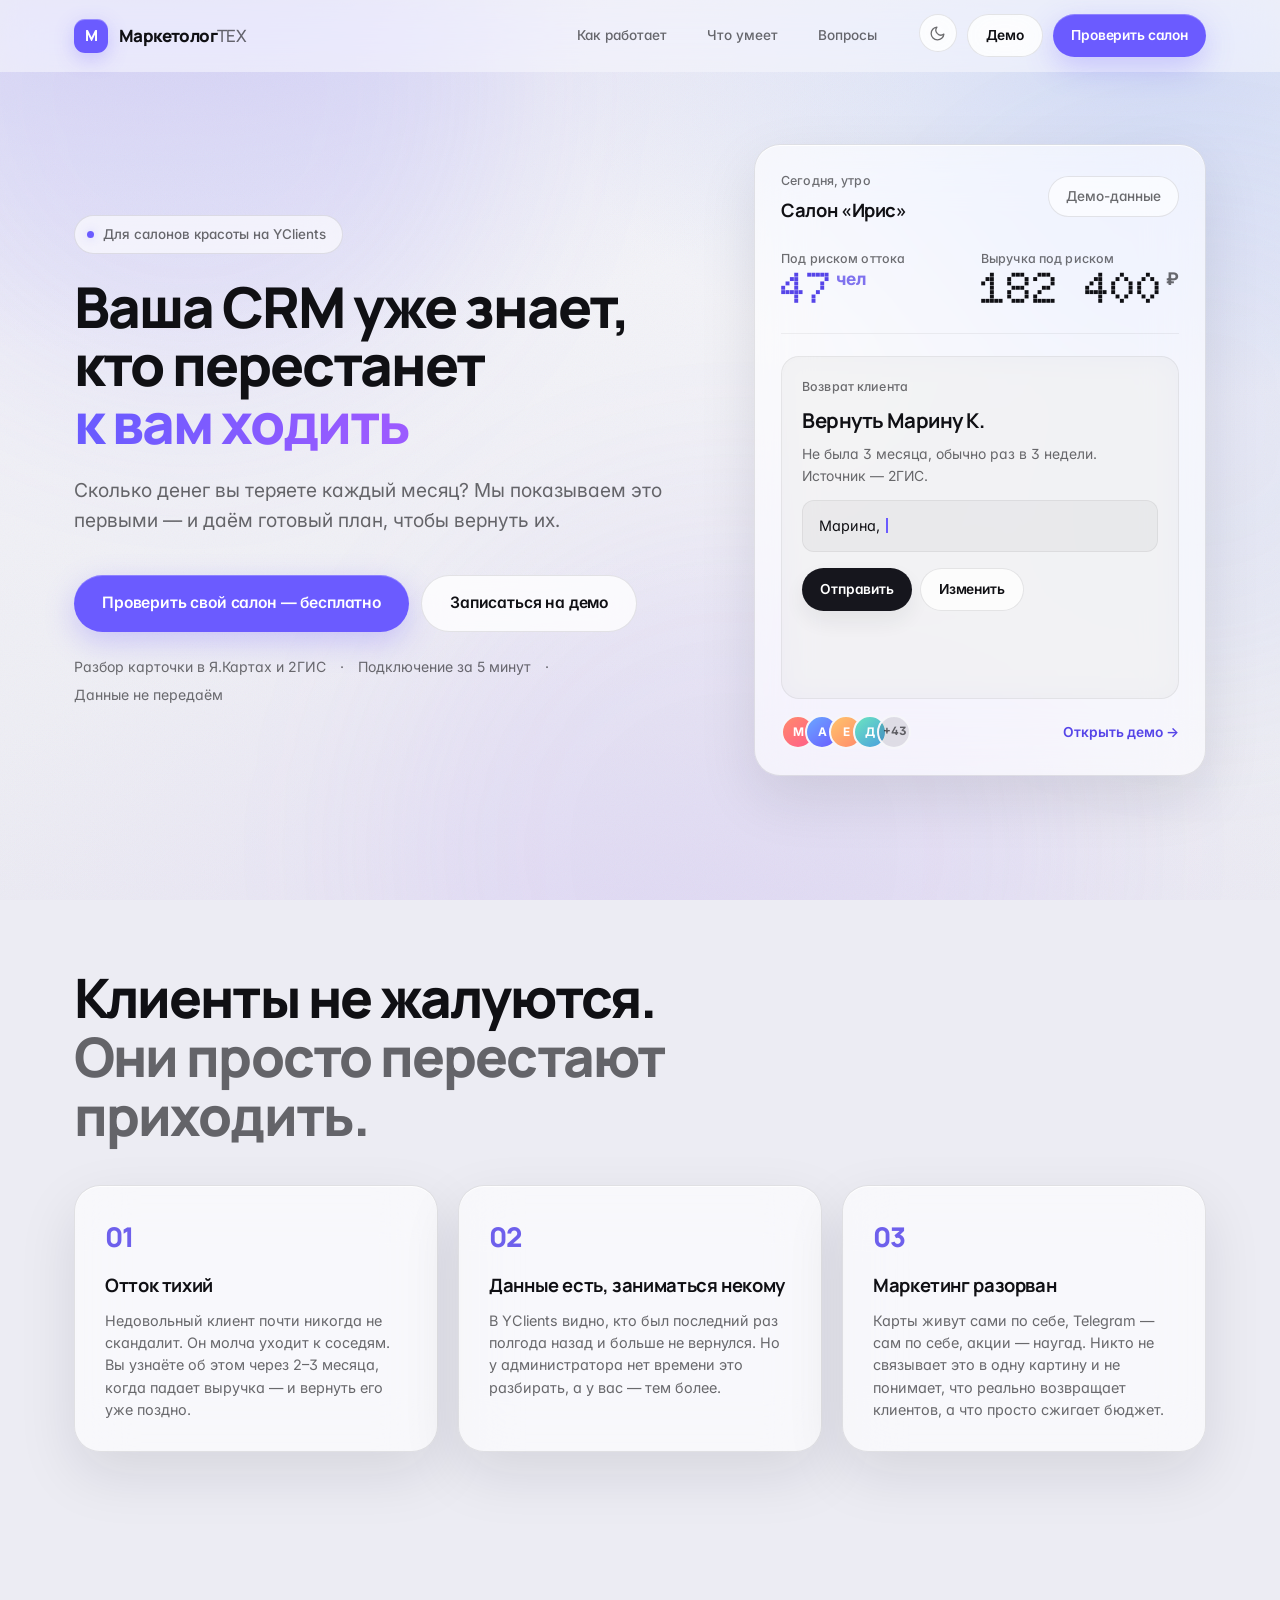
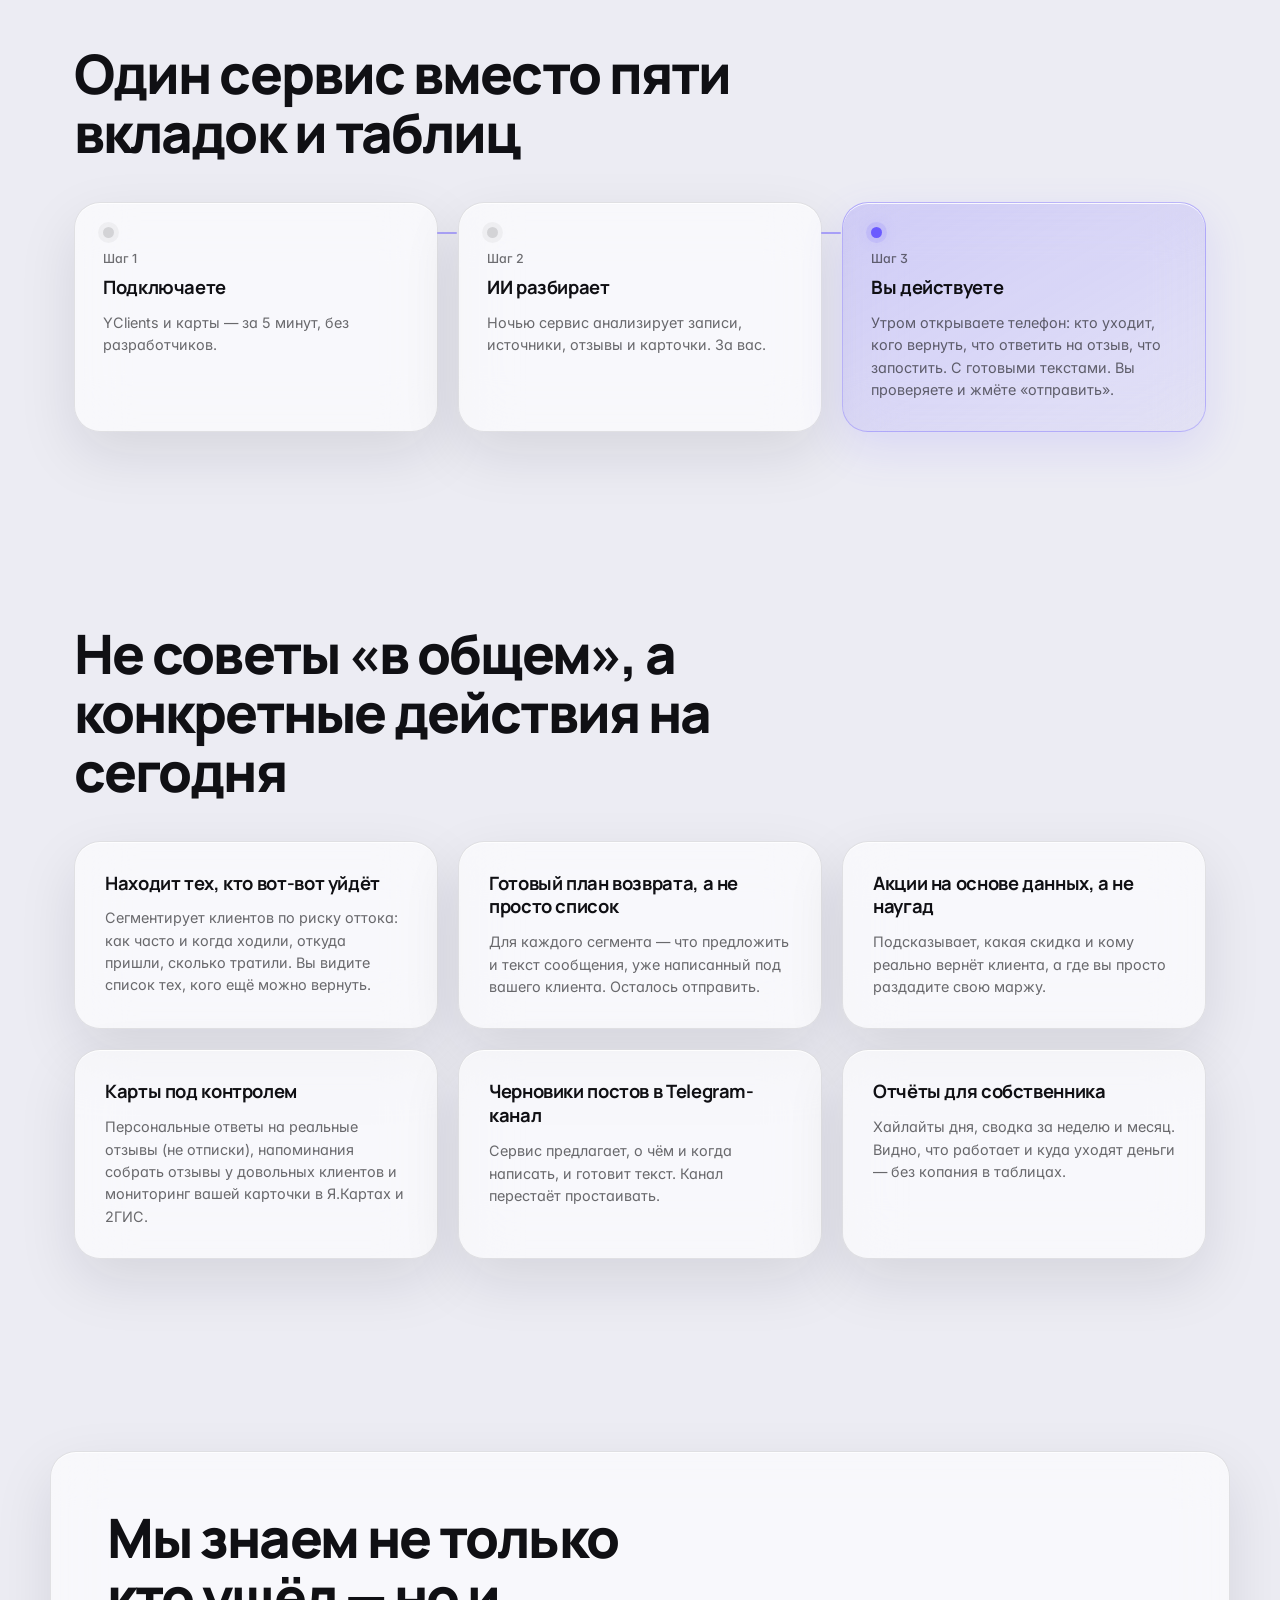
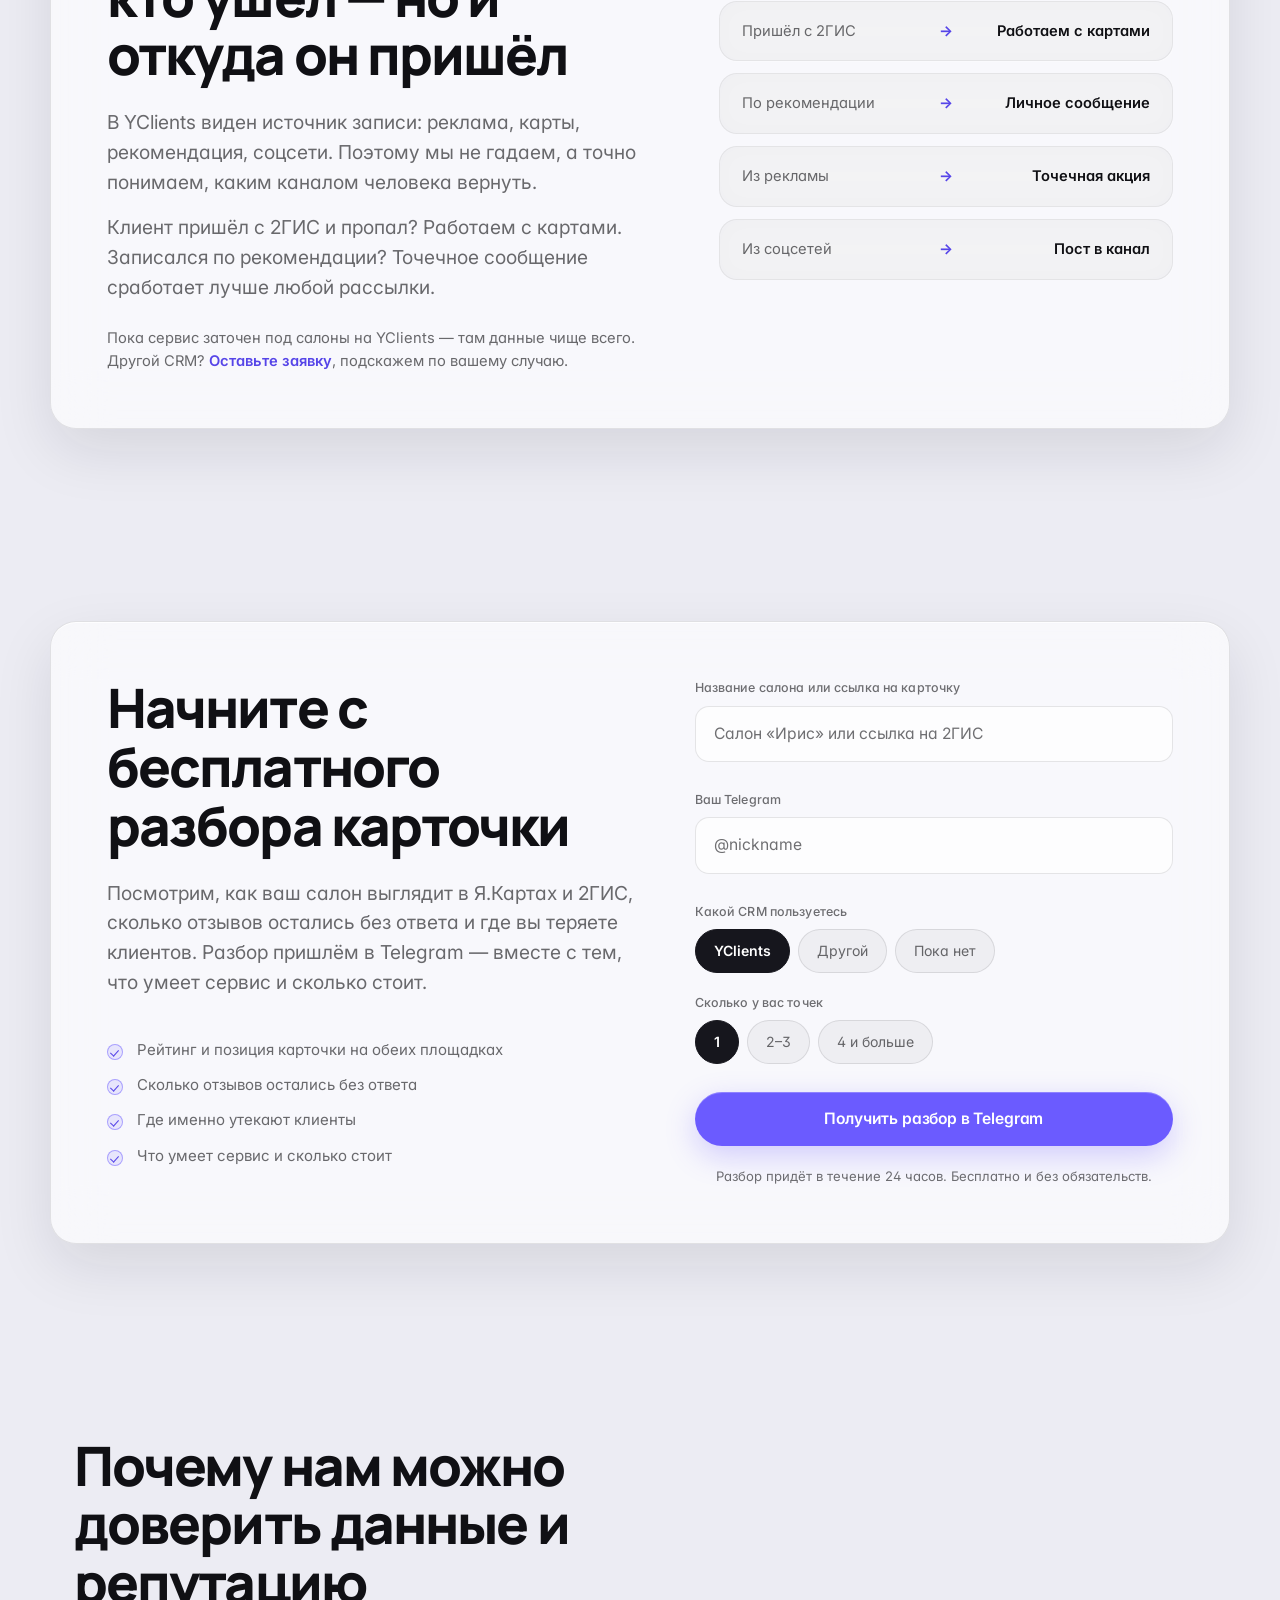
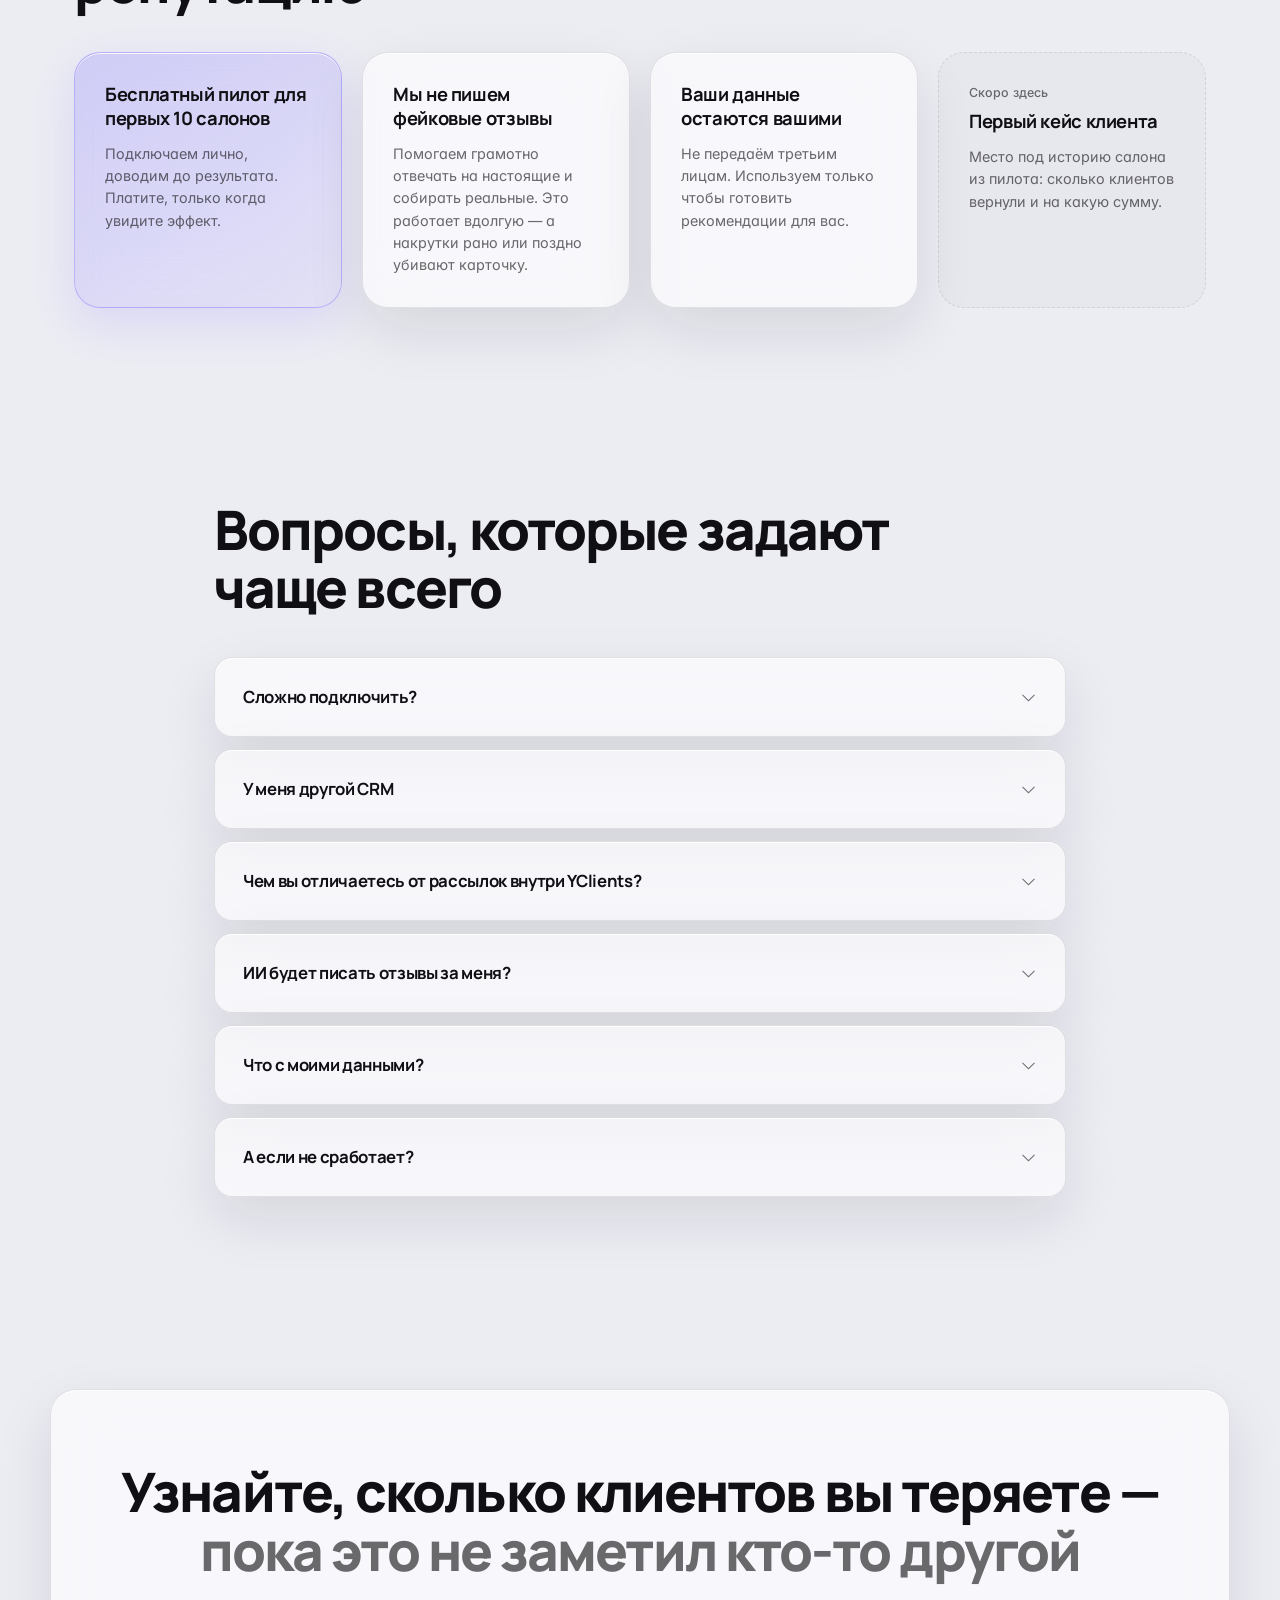
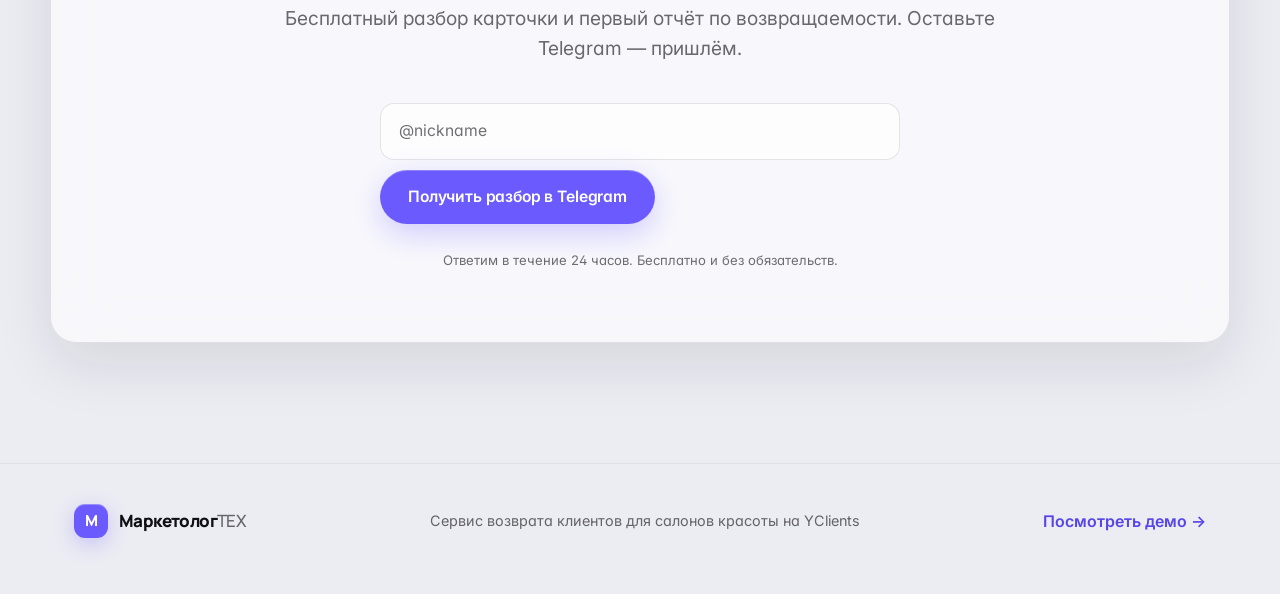
==== commit 6e2fc8ea: "Крупные числа Doto: вес 800 → 900 (максимум оси) Ставлю wght на потолок диапазона Doto по просьбе — " ====
--- a/index.html
+++ b/index.html
@@ -15,8 +15,8 @@
 <link href="https://fonts.googleapis.com/css2?family=Inter:wght@400;500;600;700&family=Manrope:wght@600;700;800&display=swap" rel="stylesheet">
 
 <!-- Точечный шрифт для крупных чисел. Оси закреплены прямо в ссылке:
-     ROND 100 (круглые точки), wght 800. Менять начертание — здесь и в demo.html. -->
-<link href="https://fonts.googleapis.com/css2?family=Doto:ROND,wght@100,800&display=swap" rel="stylesheet">
+     ROND 100 (круглые точки), wght 900. Менять начертание — здесь и в demo.html. -->
+<link href="https://fonts.googleapis.com/css2?family=Doto:ROND,wght@100,900&display=swap" rel="stylesheet">
 
 <link rel="stylesheet" href="assets/css/base.css">
 <link rel="stylesheet" href="assets/css/landing.css">
--- a/assets/css/base.css
+++ b/assets/css/base.css
@@ -296,15 +296,15 @@
    читается тяжело, поэтому таблицы, мини-метрики и хайлайты остаются
    в Inter — там цифры нужно считывать быстро, а не разглядывать.
 
-   Оси (ROND 100, wght 800) закреплены в ссылке на шрифт в <head>
+   Оси (ROND 100, wght 900) закреплены в ссылке на шрифт в <head>
    обеих страниц, отдельный вариативный файл не грузим. Поэтому вес
-   здесь именно 800 — иначе браузер начнёт подделывать жирность. */
+   здесь именно 900 — иначе браузер начнёт подделывать жирность. */
 .metric {
   display: flex;
   align-items: flex-start;
   gap: 3px;
   font-family: 'Doto', 'Manrope', monospace;
-  font-weight: 800;
+  font-weight: 900;
   letter-spacing: 0;      /* плотный трекинг Manrope сминал бы точки */
   line-height: 0.95;
   font-size: clamp(2rem, 3.4vw, 3.1rem);
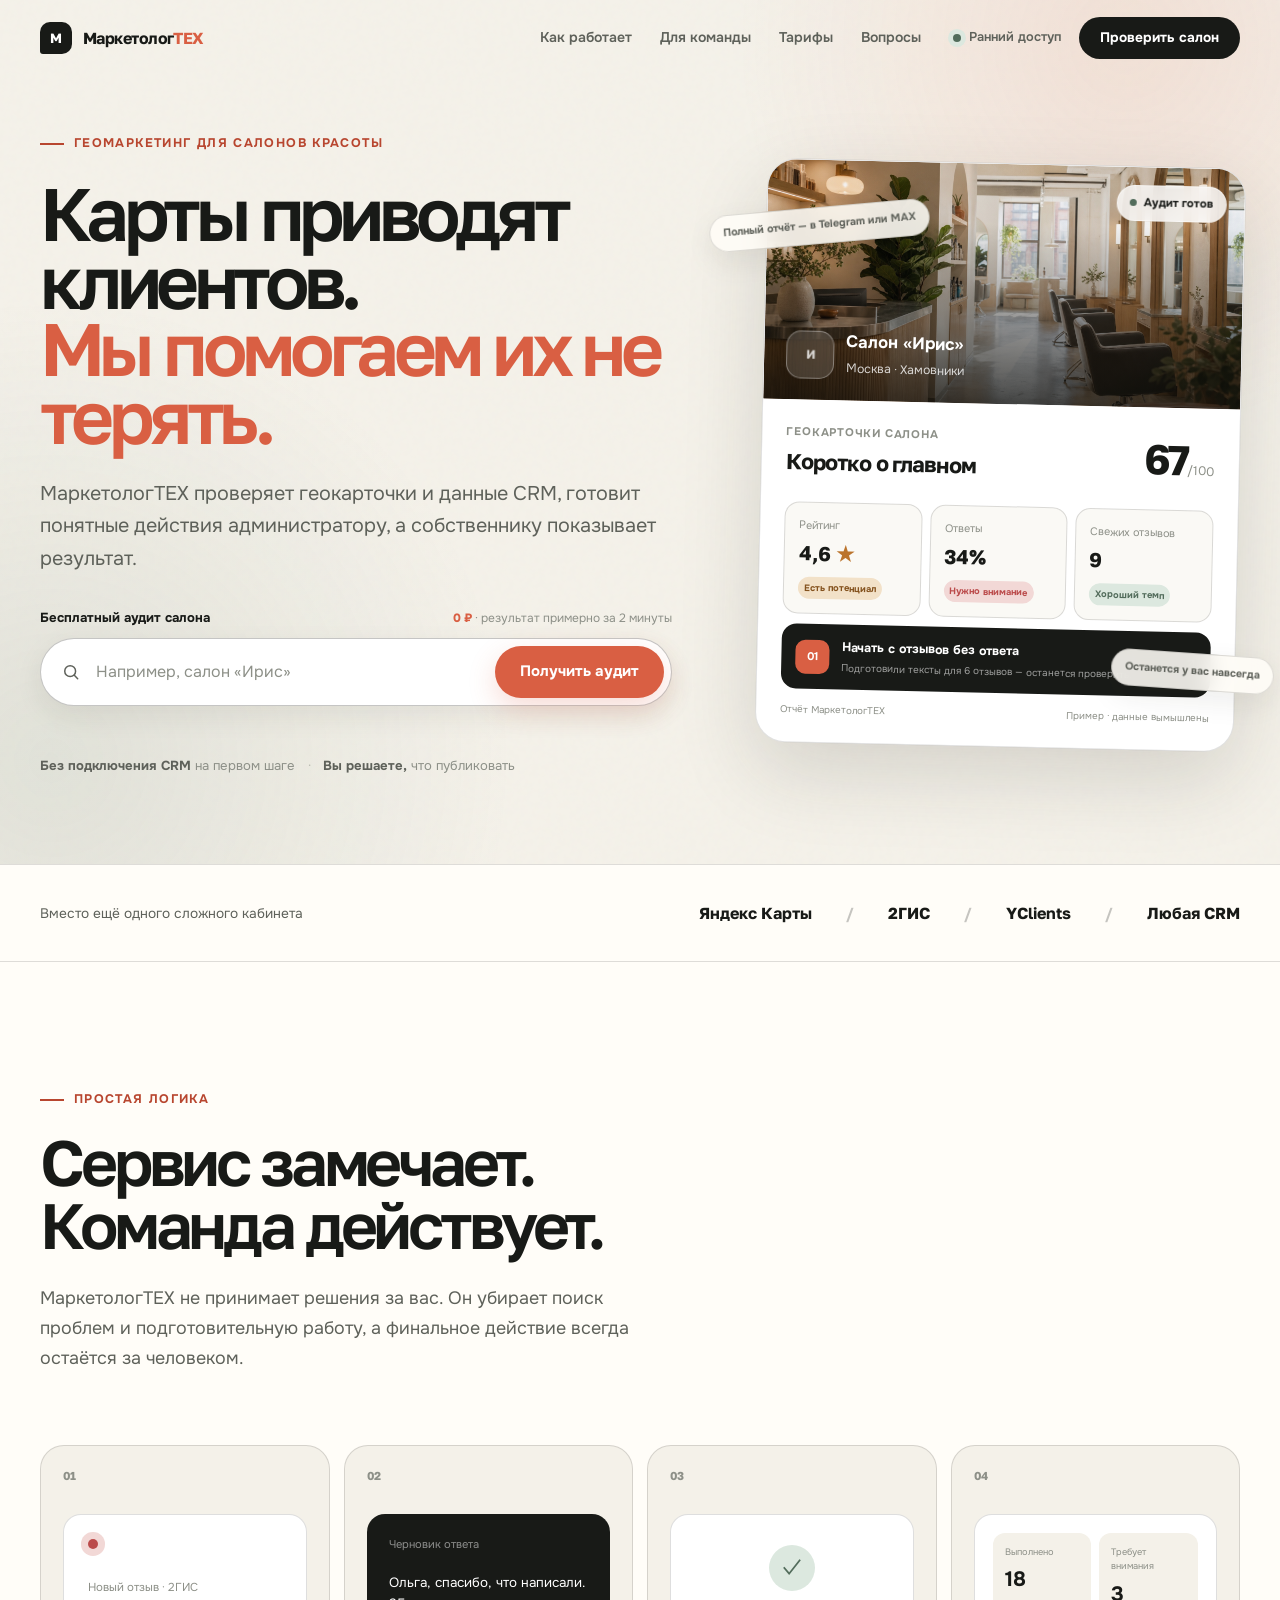
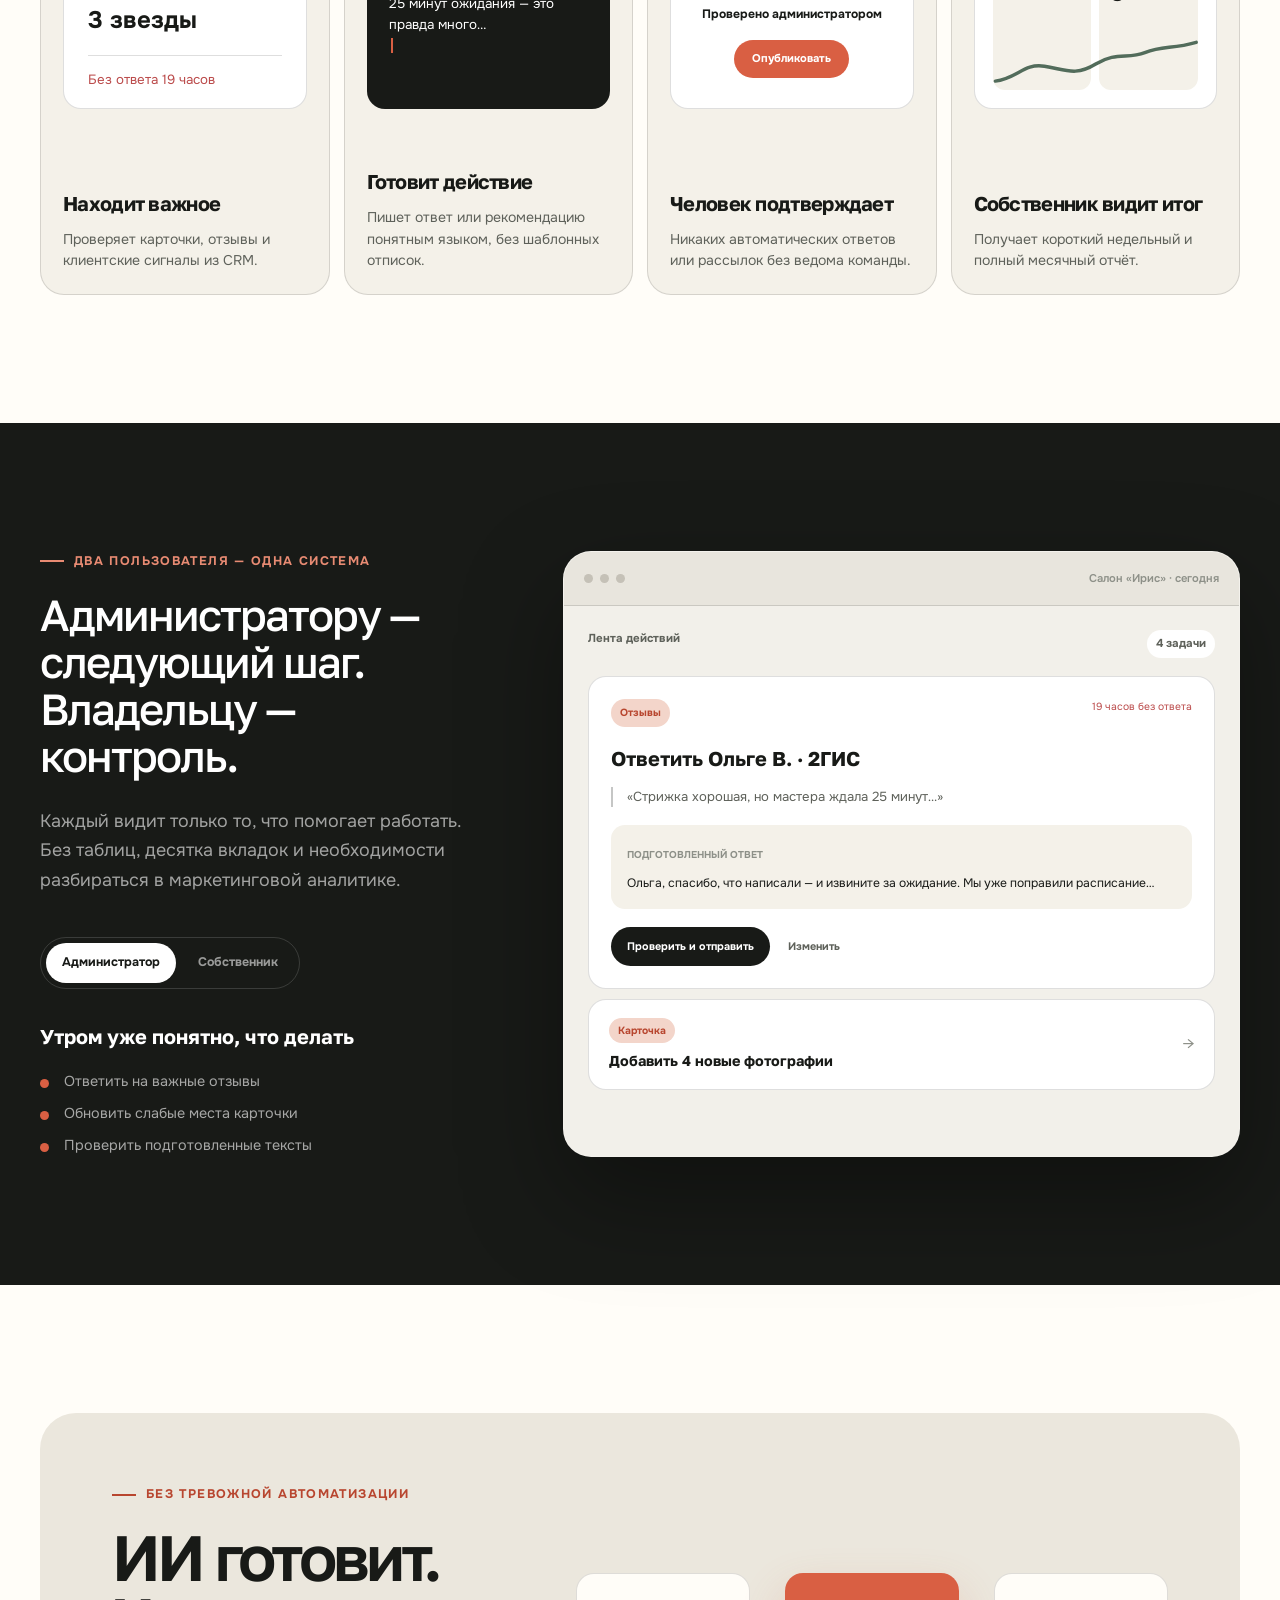
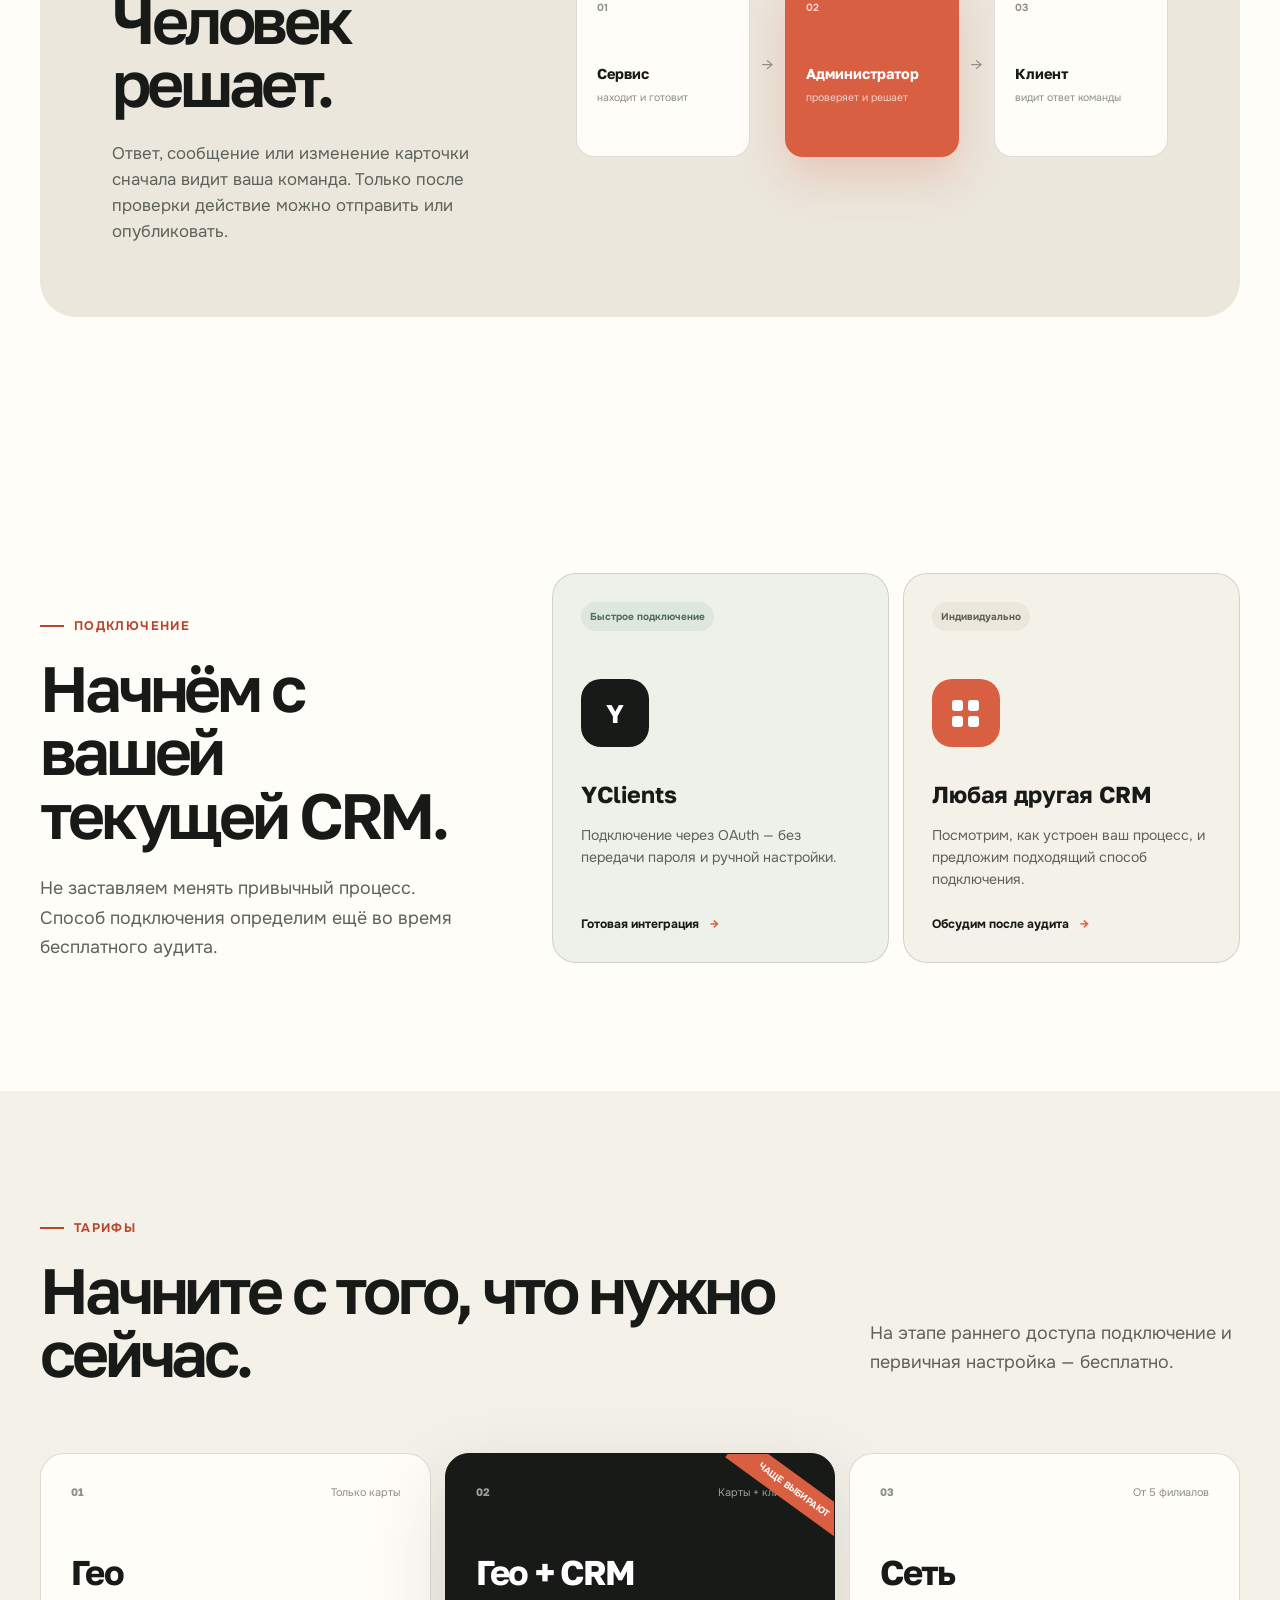
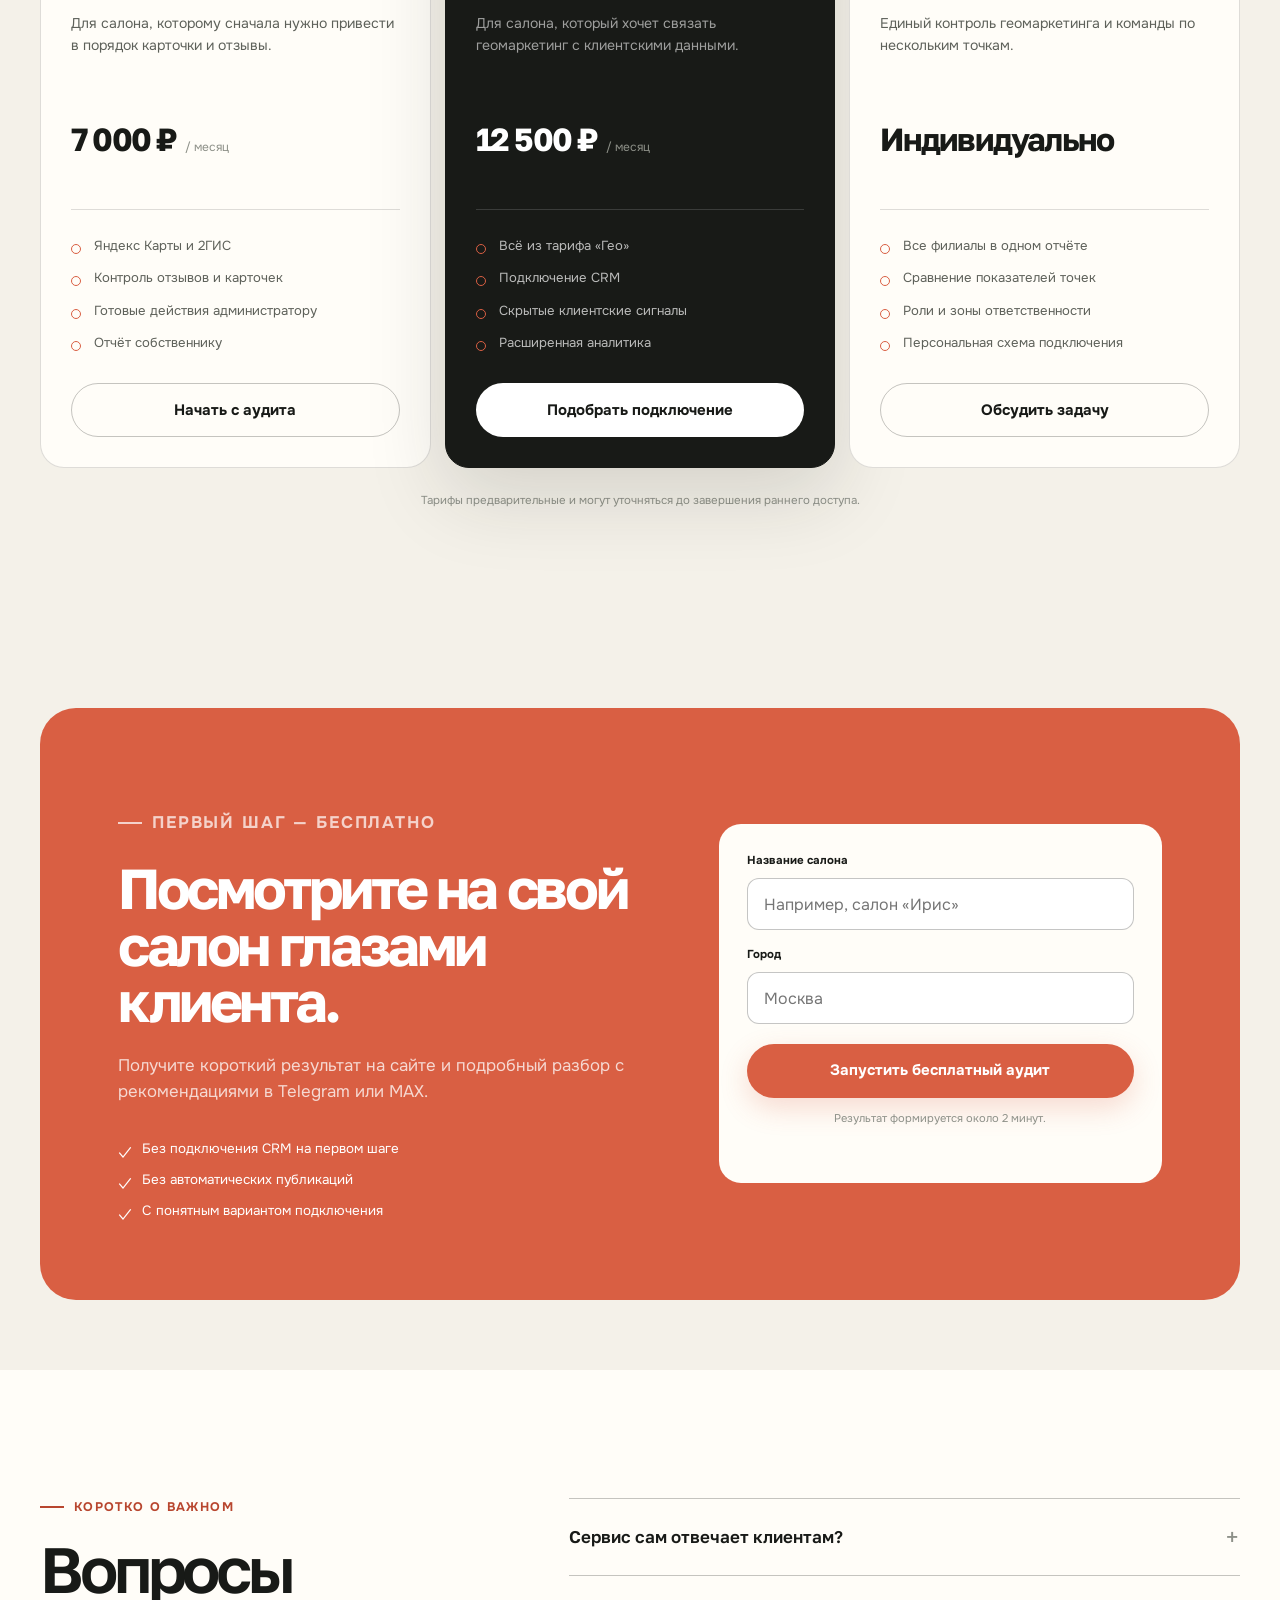
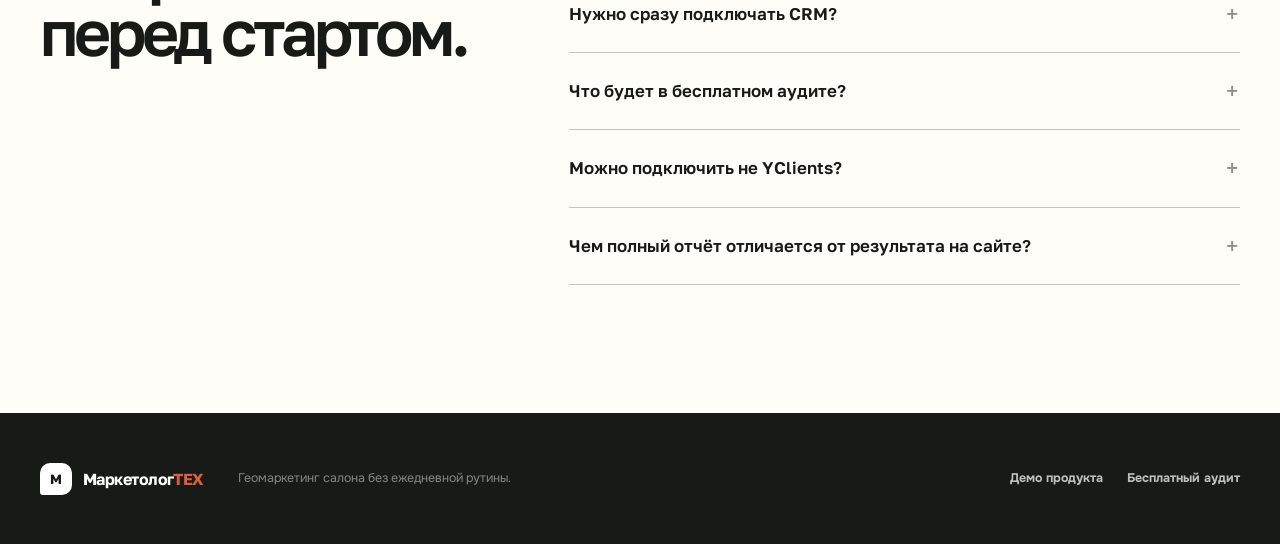
==== commit e2271297: "feat: rebuild landing funnel and product demo" ====
--- a/index.html
+++ b/index.html
@@ -1,570 +1,659 @@
 <!DOCTYPE html>
 <html lang="ru">
 <head>
-<meta charset="UTF-8">
-<meta name="viewport" content="width=device-width, initial-scale=1">
-<title>МаркетологТЕХ — возврат клиентов для салонов красоты на YClients</title>
-<meta name="description" content="ИИ-аналитик читает данные вашего салона в YClients и картах, находит уходящих клиентов и даёт готовый план возврата. Бесплатный разбор карточки в Я.Картах и 2ГИС.">
-
-<meta property="og:title" content="Ваша CRM уже знает, кто перестанет к вам ходить">
-<meta property="og:description" content="Показываем, сколько клиентов вы теряете, и даём готовый план, чтобы вернуть их. Бесплатный разбор карточки.">
-<meta property="og:type" content="website">
-
-<link rel="preconnect" href="https://fonts.googleapis.com">
-<link rel="preconnect" href="https://fonts.gstatic.com" crossorigin>
-<link href="https://fonts.googleapis.com/css2?family=Inter:wght@400;500;600;700&family=Manrope:wght@600;700;800&display=swap" rel="stylesheet">
-
-<!-- Точечный шрифт для крупных чисел. Оси закреплены прямо в ссылке:
-     ROND 100 (круглые точки), wght 900. Менять начертание — здесь и в demo.html. -->
-<link href="https://fonts.googleapis.com/css2?family=Doto:ROND,wght@100,900&display=swap" rel="stylesheet">
-
-<link rel="stylesheet" href="assets/css/base.css">
-<link rel="stylesheet" href="assets/css/landing.css">
-
-<!-- Тема применяется до отрисовки, иначе тёмная моргнёт белым на загрузке -->
-<script>
-(function(){try{if(localStorage.getItem('mt-theme')==='dark'){
-document.documentElement.setAttribute('data-theme','dark');}}catch(e){}})();
-
-/* Страница всегда открывается сверху.
-   Хеш в адресе (…/#form оставался после клика по «Проверить салон»)
-   заставлял браузер при каждом открытии ссылки утаскивать к форме,
-   да ещё и с плавной прокруткой — выглядело как самопроизвольная перемотка.
-   Снимаем хеш до разбора body, иначе прыжок успеет произойти.
-   Нужны прямые ссылки на секцию — уберите этот блок. */
-(function(){try{
-  if(history.scrollRestoration) history.scrollRestoration='manual';
-  if(location.hash) history.replaceState(null,'',location.pathname+location.search);
-}catch(e){}})();
-</script>
+  <meta charset="UTF-8">
+  <meta name="viewport" content="width=device-width, initial-scale=1">
+  <title>МаркетологТЕХ — геомаркетинг салона без ежедневной рутины</title>
+  <meta name="description" content="Проверяем карточки салона в Яндекс Картах и 2ГИС, готовим действия администратору и показываем собственнику результат. Бесплатный аудит за 2 минуты.">
+  <meta name="theme-color" content="#f4f1e9">
+
+  <meta property="og:title" content="Геомаркетинг салона — без ежедневного контроля">
+  <meta property="og:description" content="Бесплатно проверьте карточки салона. Получите понятный план действий и подходящий вариант подключения.">
+  <meta property="og:type" content="website">
+
+  <link rel="icon" href="data:image/svg+xml,%3Csvg xmlns='http://www.w3.org/2000/svg' viewBox='0 0 64 64'%3E%3Crect width='64' height='64' rx='18' fill='%23181a17'/%3E%3Cpath d='M16 45V19h7l9 14 9-14h7v26h-7V30L32 43 23 30v15z' fill='white'/%3E%3C/svg%3E">
+
+  <link rel="preconnect" href="https://fonts.googleapis.com">
+  <link rel="preconnect" href="https://fonts.gstatic.com" crossorigin>
+  <link href="https://fonts.googleapis.com/css2?family=Golos+Text:wght@500;600;700&family=Onest:wght@400;500;600;700&display=swap" rel="stylesheet">
+  <link rel="stylesheet" href="assets/css/landing.css">
 </head>
 <body>
 
-<!-- Фон: градиент + боке-пятна, цвета берутся из темы -->
-<div class="bg" aria-hidden="true">
-  <div class="bg__orb bg__orb--1"></div>
-  <div class="bg__orb bg__orb--2"></div>
-  <div class="bg__orb bg__orb--3"></div>
-</div>
-
-<!-- ══════════════════════════ ШАПКА ══════════════════════════ -->
-<header class="topbar">
-  <div class="wrap topbar__inner">
-    <a class="logo" href="#top" aria-label="МаркетологТЕХ, на главную">
-      <!-- Замените на <img src="assets/logo.svg" alt=""> когда будет файл бренда -->
-      <span class="logo__mark" aria-hidden="true">М</span>
-      <span class="logo__text"><b>Маркетолог</b><span>ТЕХ</span></span>
-    </a>
-
-    <nav class="topbar__nav" aria-label="Разделы страницы">
-      <a class="pill" href="#how">Как работает</a>
-      <a class="pill" href="#features">Что умеет</a>
-      <a class="pill" href="#faq">Вопросы</a>
-    </nav>
-
-    <div class="topbar__actions">
-      <button class="theme-toggle" type="button" aria-label="Включить тёмную тему" aria-pressed="false">
-        <svg class="theme-toggle__moon" viewBox="0 0 24 24" fill="none" stroke="currentColor" stroke-width="1.8" stroke-linecap="round" stroke-linejoin="round" aria-hidden="true"><path d="M21 12.8A9 9 0 1 1 11.2 3a7 7 0 0 0 9.8 9.8Z"/></svg>
-        <svg class="theme-toggle__sun" viewBox="0 0 24 24" fill="none" stroke="currentColor" stroke-width="1.8" stroke-linecap="round" stroke-linejoin="round" aria-hidden="true"><circle cx="12" cy="12" r="4.2"/><path d="M12 2.4v2.2M12 19.4v2.2M4.2 4.2l1.6 1.6M18.2 18.2l1.6 1.6M2.4 12h2.2M19.4 12h2.2M4.2 19.8l1.6-1.6M18.2 5.8l1.6-1.6"/></svg>
-      </button>
-      <a class="btn btn--ghost btn--sm" href="demo.html">Демо</a>
-      <a class="btn btn--primary btn--sm topbar__cta" href="#form">Проверить салон</a>
+  <header class="site-header" data-header>
+    <div class="shell header-inner">
+      <a class="brand" href="#top" aria-label="МаркетологТЕХ, на главную">
+        <span class="brand-mark" aria-hidden="true">М</span>
+        <span class="brand-name">Маркетолог<span>ТЕХ</span></span>
+      </a>
+
+      <nav class="main-nav" aria-label="Основная навигация">
+        <a href="#workflow">Как работает</a>
+        <a href="#product">Для команды</a>
+        <a href="#pricing">Тарифы</a>
+        <a href="#faq">Вопросы</a>
+      </nav>
+
+      <div class="header-actions">
+        <span class="early-label"><i></i> Ранний доступ</span>
+        <a class="button button--dark button--small" href="#audit">Проверить салон</a>
+      </div>
     </div>
+  </header>
+
+  <main id="top">
+    <section class="hero section" aria-labelledby="hero-title">
+      <div class="hero-noise" aria-hidden="true"></div>
+      <div class="shell hero-grid">
+        <div class="hero-copy">
+          <p class="eyebrow reveal-item">Геомаркетинг для салонов красоты</p>
+          <h1 id="hero-title" class="hero-title reveal-item">
+            Карты приводят клиентов.<br>
+            <em>Мы помогаем их не терять.</em>
+          </h1>
+          <p class="hero-lead reveal-item">
+            МаркетологТЕХ проверяет геокарточки и данные CRM, готовит понятные
+            действия администратору, а собственнику показывает результат.
+          </p>
+
+          <form class="audit-search reveal-item" id="hero-audit-form" novalidate>
+            <div class="audit-search-head">
+              <label for="salon-search">Бесплатный аудит салона</label>
+              <span><strong>0 ₽</strong> · результат примерно за 2 минуты</span>
+            </div>
+            <div class="audit-search-row">
+              <span class="search-icon" aria-hidden="true">
+                <svg viewBox="0 0 24 24" fill="none"><circle cx="11" cy="11" r="6.5"></circle><path d="m16 16 4 4"></path></svg>
+              </span>
+              <input id="salon-search" name="salon" type="text" placeholder="Например, салон «Ирис»" autocomplete="organization" required>
+              <button class="button button--accent" type="submit">Получить аудит</button>
+            </div>
+            <p class="field-message" data-error-for="salon-search" aria-live="polite"></p>
+          </form>
+
+          <ul class="hero-facts reveal-item" aria-label="Условия аудита">
+            <li><span>Без подключения CRM</span> на первом шаге</li>
+            <li><span>Вы решаете,</span> что публиковать</li>
+          </ul>
+        </div>
+
+        <div class="report-stage reveal-item" aria-label="Пример краткого аудита салона">
+          <div class="stage-note stage-note--top">Полный отчёт — в Telegram или MAX</div>
+          <article class="report-card">
+            <div class="report-cover">
+              <img src="assets/img/salon-audit-cover.jpg" alt="Светлый интерьер салона красоты">
+              <div class="report-cover-shade"></div>
+              <div class="salon-identity">
+                <span class="salon-logo" aria-hidden="true">И</span>
+                <div>
+                  <p>Салон «Ирис»</p>
+                  <span>Москва · Хамовники</span>
+                </div>
+              </div>
+              <span class="report-status"><i></i> Аудит готов</span>
+            </div>
+
+            <div class="report-body">
+              <div class="report-heading">
+                <div>
+                  <p class="micro-label">Геокарточки салона</p>
+                  <h2>Коротко о главном</h2>
+                </div>
+                <div class="report-score" aria-label="Индекс карточки 67 из 100">
+                  <strong>67</strong><span>/100</span>
+                </div>
+              </div>
+
+              <div class="report-metrics">
+                <div class="report-metric">
+                  <span>Рейтинг</span>
+                  <strong>4,6 <i>★</i></strong>
+                  <small class="metric-state metric-state--warn">Есть потенциал</small>
+                </div>
+                <div class="report-metric">
+                  <span>Ответы</span>
+                  <strong>34%</strong>
+                  <small class="metric-state metric-state--risk">Нужно внимание</small>
+                </div>
+                <div class="report-metric">
+                  <span>Свежих отзывов</span>
+                  <strong>9</strong>
+                  <small class="metric-state metric-state--good">Хороший темп</small>
+                </div>
+              </div>
+
+              <div class="report-action">
+                <span class="action-number">01</span>
+                <div>
+                  <p>Начать с отзывов без ответа</p>
+                  <span>Подготовили тексты для 6 отзывов — останется проверить.</span>
+                </div>
+                <span class="action-arrow" aria-hidden="true">↗</span>
+              </div>
+
+              <div class="report-footer">
+                <span>Отчёт МаркетологТЕХ</span>
+                <span>Пример · данные вымышлены</span>
+              </div>
+            </div>
+          </article>
+          <div class="stage-note stage-note--bottom">Останется у вас навсегда</div>
+        </div>
+      </div>
+    </section>
+
+    <section class="proof-strip" aria-label="Основные преимущества">
+      <div class="shell proof-strip-inner">
+        <p>Вместо ещё одного сложного кабинета</p>
+        <ul>
+          <li>Яндекс Карты</li>
+          <li>2ГИС</li>
+          <li>YClients</li>
+          <li>Любая CRM</li>
+        </ul>
+      </div>
+    </section>
+
+    <section class="section section--story" id="workflow">
+      <div class="shell">
+        <div class="section-intro reveal-item">
+          <p class="eyebrow">Простая логика</p>
+          <h2 class="section-title">Сервис замечает.<br>Команда действует.</h2>
+          <p class="section-copy">
+            МаркетологТЕХ не принимает решения за вас. Он убирает поиск проблем
+            и подготовительную работу, а финальное действие всегда остаётся за человеком.
+          </p>
+        </div>
+
+        <ol class="workflow-grid">
+          <li class="workflow-step reveal-item">
+            <span class="workflow-index">01</span>
+            <div class="workflow-visual workflow-visual--signal">
+              <span class="signal-dot"></span>
+              <p>Новый отзыв · 2ГИС</p>
+              <strong>3 звезды</strong>
+              <small>Без ответа 19 часов</small>
+            </div>
+            <h3>Находит важное</h3>
+            <p>Проверяет карточки, отзывы и клиентские сигналы из CRM.</p>
+          </li>
+
+          <li class="workflow-step reveal-item">
+            <span class="workflow-index">02</span>
+            <div class="workflow-visual workflow-visual--draft">
+              <p>Черновик ответа</p>
+              <span>Ольга, спасибо, что написали. 25 минут ожидания — это правда много…</span>
+              <i class="typing-cursor"></i>
+            </div>
+            <h3>Готовит действие</h3>
+            <p>Пишет ответ или рекомендацию понятным языком, без шаблонных отписок.</p>
+          </li>
+
+          <li class="workflow-step reveal-item">
+            <span class="workflow-index">03</span>
+            <div class="workflow-visual workflow-visual--approve">
+              <div class="approve-check">✓</div>
+              <p>Проверено администратором</p>
+              <button type="button" tabindex="-1">Опубликовать</button>
+            </div>
+            <h3>Человек подтверждает</h3>
+            <p>Никаких автоматических ответов или рассылок без ведома команды.</p>
+          </li>
+
+          <li class="workflow-step reveal-item">
+            <span class="workflow-index">04</span>
+            <div class="workflow-visual workflow-visual--report">
+              <div><span>Выполнено</span><strong>18</strong></div>
+              <div><span>Требует внимания</span><strong>3</strong></div>
+              <svg viewBox="0 0 180 42" fill="none" aria-hidden="true"><path d="M2 36C21 34 27 20 45 23C64 26 72 32 90 21C108 10 118 17 133 11C149 5 157 8 178 2"></path></svg>
+            </div>
+            <h3>Собственник видит итог</h3>
+            <p>Получает короткий недельный и полный месячный отчёт.</p>
+          </li>
+        </ol>
+      </div>
+    </section>
+
+    <section class="section section--product" id="product">
+      <div class="shell product-layout">
+        <div class="product-copy reveal-item">
+          <p class="eyebrow">Два пользователя — одна система</p>
+          <h2 class="section-title">Администратору — следующий шаг.<br>Владельцу — контроль.</h2>
+          <p class="section-copy">
+            Каждый видит только то, что помогает работать. Без таблиц, десятка вкладок
+            и необходимости разбираться в маркетинговой аналитике.
+          </p>
+
+          <div class="view-switch" role="tablist" aria-label="Роли в продукте">
+            <button class="view-switch-button is-active" type="button" role="tab" aria-selected="true" data-product-tab="admin">Администратор</button>
+            <button class="view-switch-button" type="button" role="tab" aria-selected="false" data-product-tab="owner">Собственник</button>
+          </div>
+
+          <div class="role-text is-active" data-product-copy="admin">
+            <h3>Утром уже понятно, что делать</h3>
+            <ul>
+              <li>Ответить на важные отзывы</li>
+              <li>Обновить слабые места карточки</li>
+              <li>Проверить подготовленные тексты</li>
+            </ul>
+          </div>
+          <div class="role-text" data-product-copy="owner" hidden>
+            <h3>Вместо контроля процесса — контроль результата</h3>
+            <ul>
+              <li>Что команда сделала за неделю</li>
+              <li>Какие показатели изменились</li>
+              <li>Где требуется решение собственника</li>
+            </ul>
+          </div>
+        </div>
+
+        <div class="product-screen reveal-item">
+          <div class="screen-chrome">
+            <span></span><span></span><span></span>
+            <p>Салон «Ирис» · сегодня</p>
+          </div>
+
+          <div class="product-panel is-active" data-product-panel="admin">
+            <div class="panel-topline"><span>Лента действий</span><i>4 задачи</i></div>
+            <article class="task-card task-card--priority">
+              <div class="task-head">
+                <span class="task-type">Отзывы</span>
+                <span class="task-time">19 часов без ответа</span>
+              </div>
+              <h3>Ответить Ольге В. · 2ГИС</h3>
+              <blockquote>«Стрижка хорошая, но мастера ждала 25 минут…»</blockquote>
+              <div class="task-draft">
+                <span>Подготовленный ответ</span>
+                <p>Ольга, спасибо, что написали — и извините за ожидание. Мы уже поправили расписание…</p>
+              </div>
+              <div class="task-actions"><button type="button" tabindex="-1">Проверить и отправить</button><span>Изменить</span></div>
+            </article>
+            <article class="task-card task-card--compact">
+              <div><span class="task-type">Карточка</span><h3>Добавить 4 новые фотографии</h3></div>
+              <span class="compact-arrow">→</span>
+            </article>
+          </div>
+
+          <div class="product-panel" data-product-panel="owner" hidden>
+            <div class="panel-topline"><span>Отчёт собственника</span><i>Эта неделя</i></div>
+            <div class="owner-metrics">
+              <article><span>Задач выполнено</span><strong>18</strong><small>из 21</small></article>
+              <article><span>Ответов опубликовано</span><strong>11</strong><small>в среднем за 3 ч.</small></article>
+              <article><span>Карточек обновлено</span><strong>3</strong><small>из 3 филиалов</small></article>
+            </div>
+            <article class="owner-summary">
+              <span>Главное за неделю</span>
+              <h3>Команда закрыла все критичные отзывы</h3>
+              <p>Осталось согласовать новое описание услуг и обновить фотографии филиала на Тверской.</p>
+              <div class="summary-progress"><i style="width: 86%"></i></div>
+              <small>86% недельного плана выполнено</small>
+            </article>
+          </div>
+        </div>
+      </div>
+    </section>
+
+    <section class="section section--control">
+      <div class="shell control-card reveal-item">
+        <div class="control-copy">
+          <p class="eyebrow">Без тревожной автоматизации</p>
+          <h2 class="section-title">ИИ готовит.<br>Человек решает.</h2>
+          <p>
+            Ответ, сообщение или изменение карточки сначала видит ваша команда.
+            Только после проверки действие можно отправить или опубликовать.
+          </p>
+        </div>
+        <div class="control-diagram" aria-label="Схема согласования действия">
+          <div class="diagram-node"><span>01</span><strong>Сервис</strong><small>находит и готовит</small></div>
+          <span class="diagram-arrow">→</span>
+          <div class="diagram-node diagram-node--accent"><span>02</span><strong>Администратор</strong><small>проверяет и решает</small></div>
+          <span class="diagram-arrow">→</span>
+          <div class="diagram-node"><span>03</span><strong>Клиент</strong><small>видит ответ команды</small></div>
+        </div>
+      </div>
+    </section>
+
+    <section class="section section--integrations">
+      <div class="shell integrations-layout">
+        <div class="section-intro reveal-item">
+          <p class="eyebrow">Подключение</p>
+          <h2 class="section-title">Начнём с вашей текущей CRM.</h2>
+          <p class="section-copy">
+            Не заставляем менять привычный процесс. Способ подключения определим
+            ещё во время бесплатного аудита.
+          </p>
+        </div>
+
+        <div class="integration-cards">
+          <article class="integration-card integration-card--yc reveal-item">
+            <span class="integration-badge">Быстрое подключение</span>
+            <div class="integration-mark">Y</div>
+            <h3>YClients</h3>
+            <p>Подключение через OAuth — без передачи пароля и ручной настройки.</p>
+            <span class="integration-link">Готовая интеграция <i>→</i></span>
+          </article>
+          <article class="integration-card reveal-item">
+            <span class="integration-badge integration-badge--neutral">Индивидуально</span>
+            <div class="integration-mark integration-mark--grid"><i></i><i></i><i></i><i></i></div>
+            <h3>Любая другая CRM</h3>
+            <p>Посмотрим, как устроен ваш процесс, и предложим подходящий способ подключения.</p>
+            <span class="integration-link">Обсудим после аудита <i>→</i></span>
+          </article>
+        </div>
+      </div>
+    </section>
+
+    <section class="section section--pricing" id="pricing">
+      <div class="shell">
+        <div class="pricing-heading reveal-item">
+          <div>
+            <p class="eyebrow">Тарифы</p>
+            <h2 class="section-title">Начните с того, что нужно сейчас.</h2>
+          </div>
+          <p class="section-copy">На этапе раннего доступа подключение и первичная настройка — бесплатно.</p>
+        </div>
+
+        <div class="pricing-grid">
+          <article class="price-card reveal-item">
+            <div class="price-card-top"><span>01</span><i>Только карты</i></div>
+            <h3>Гео</h3>
+            <p>Для салона, которому сначала нужно привести в порядок карточки и отзывы.</p>
+            <div class="price"><strong>7 000 ₽</strong><span>/ месяц</span></div>
+            <ul>
+              <li>Яндекс Карты и 2ГИС</li>
+              <li>Контроль отзывов и карточек</li>
+              <li>Готовые действия администратору</li>
+              <li>Отчёт собственнику</li>
+            </ul>
+            <a class="button button--line" href="#audit">Начать с аудита</a>
+          </article>
+
+          <article class="price-card price-card--featured reveal-item">
+            <div class="price-ribbon">Чаще выбирают</div>
+            <div class="price-card-top"><span>02</span><i>Карты + клиенты</i></div>
+            <h3>Гео + CRM</h3>
+            <p>Для салона, который хочет связать геомаркетинг с клиентскими данными.</p>
+            <div class="price"><strong>12 500 ₽</strong><span>/ месяц</span></div>
+            <ul>
+              <li>Всё из тарифа «Гео»</li>
+              <li>Подключение CRM</li>
+              <li>Скрытые клиентские сигналы</li>
+              <li>Расширенная аналитика</li>
+            </ul>
+            <a class="button button--dark" href="#audit">Подобрать подключение</a>
+          </article>
+
+          <article class="price-card reveal-item">
+            <div class="price-card-top"><span>03</span><i>От 5 филиалов</i></div>
+            <h3>Сеть</h3>
+            <p>Единый контроль геомаркетинга и команды по нескольким точкам.</p>
+            <div class="price"><strong>Индивидуально</strong></div>
+            <ul>
+              <li>Все филиалы в одном отчёте</li>
+              <li>Сравнение показателей точек</li>
+              <li>Роли и зоны ответственности</li>
+              <li>Персональная схема подключения</li>
+            </ul>
+            <a class="button button--line" href="#audit">Обсудить задачу</a>
+          </article>
+        </div>
+        <p class="pricing-note">Тарифы предварительные и могут уточняться до завершения раннего доступа.</p>
+      </div>
+    </section>
+
+    <section class="section section--audit" id="audit">
+      <div class="shell audit-cta reveal-item">
+        <div class="audit-cta-copy">
+          <p class="eyebrow">Первый шаг — бесплатно</p>
+          <h2>Посмотрите на свой салон глазами клиента.</h2>
+          <p>Получите короткий результат на сайте и подробный разбор с рекомендациями в Telegram или MAX.</p>
+          <ul>
+            <li>Без подключения CRM на первом шаге</li>
+            <li>Без автоматических публикаций</li>
+            <li>С понятным вариантом подключения</li>
+          </ul>
+        </div>
+
+        <form class="audit-cta-form" id="bottom-audit-form" novalidate>
+          <label for="bottom-salon">Название салона</label>
+          <input id="bottom-salon" name="salon" type="text" placeholder="Например, салон «Ирис»" required>
+          <label for="bottom-city">Город</label>
+          <input id="bottom-city" name="city" type="text" placeholder="Москва">
+          <button class="button button--accent button--wide" type="submit">Запустить бесплатный аудит</button>
+          <p class="form-hint">Результат формируется около 2 минут.</p>
+          <p class="field-message" data-error-for="bottom-salon" aria-live="polite"></p>
+        </form>
+      </div>
+    </section>
+
+    <section class="section section--faq" id="faq">
+      <div class="shell faq-layout">
+        <div class="section-intro reveal-item">
+          <p class="eyebrow">Коротко о важном</p>
+          <h2 class="section-title">Вопросы перед стартом.</h2>
+        </div>
+
+        <div class="faq-list">
+          <details class="faq-item reveal-item">
+            <summary>Сервис сам отвечает клиентам?</summary>
+            <p>Нет. Он готовит ответ, но публикацию всегда подтверждает администратор или руководитель.</p>
+          </details>
+          <details class="faq-item reveal-item">
+            <summary>Нужно сразу подключать CRM?</summary>
+            <p>Нет. Бесплатный аудит начинается с открытых данных геокарточек. CRM понадобится, когда захотите видеть клиентские сигналы и расширенную аналитику.</p>
+          </details>
+          <details class="faq-item reveal-item">
+            <summary>Что будет в бесплатном аудите?</summary>
+            <p>Рейтинг, свежесть отзывов, доля и скорость ответов, заполненность карточки, фотографии и приоритетный список действий.</p>
+          </details>
+          <details class="faq-item reveal-item">
+            <summary>Можно подключить не YClients?</summary>
+            <p>Да. YClients подключается через готовый OAuth-вход, остальные CRM разбираем и подключаем индивидуально.</p>
+          </details>
+          <details class="faq-item reveal-item">
+            <summary>Чем полный отчёт отличается от результата на сайте?</summary>
+            <p>На сайте показываем короткую сводку. В выбранный мессенджер приходит подробный файл: что означает каждый показатель, на что он влияет и что стоит сделать в первую очередь.</p>
+          </details>
+        </div>
+      </div>
+    </section>
+  </main>
+
+  <footer class="site-footer">
+    <div class="shell footer-inner">
+      <a class="brand brand--footer" href="#top">
+        <span class="brand-mark" aria-hidden="true">М</span>
+        <span class="brand-name">Маркетолог<span>ТЕХ</span></span>
+      </a>
+      <p>Геомаркетинг салона без ежедневной рутины.</p>
+      <div class="footer-links"><a href="demo.html">Демо продукта</a><a href="#audit">Бесплатный аудит</a></div>
+    </div>
+  </footer>
+
+  <div class="audit-flow" id="audit-flow" aria-hidden="true">
+    <div class="audit-flow-backdrop" data-flow-close></div>
+    <section class="audit-flow-dialog" role="dialog" aria-modal="true" aria-labelledby="flow-title">
+      <header class="flow-header">
+        <a class="brand" href="#top" tabindex="-1">
+          <span class="brand-mark" aria-hidden="true">М</span>
+          <span class="brand-name">Маркетолог<span>ТЕХ</span></span>
+        </a>
+        <div class="flow-progress" aria-label="Прогресс аудита">
+          <i class="is-filled"></i><i></i><i></i><i></i>
+        </div>
+        <button class="flow-close" type="button" aria-label="Закрыть аудит" data-flow-close>×</button>
+      </header>
+
+      <div class="flow-body">
+        <section class="flow-step is-active" data-flow-step="1">
+          <p class="flow-kicker">Шаг 1 из 4 · Проверяем организацию</p>
+          <h2 id="flow-title">Мы нашли похожий салон</h2>
+          <p class="flow-lead">На рабочем сайте здесь появятся данные из Яндекс Карт и 2ГИС. Пока используем демонстрационную карточку.</p>
+          <button class="found-salon" type="button" data-flow-next>
+            <img src="assets/img/salon-audit-cover.jpg" alt="">
+            <span class="found-logo" aria-hidden="true">И</span>
+            <span class="found-copy"><strong data-flow-salon>Салон «Ирис»</strong><small>Москва · салон красоты</small><i>Это мой салон →</i></span>
+          </button>
+          <button class="text-button" type="button" data-flow-close>Выбрать другой салон</button>
+        </section>
+
+        <section class="flow-step" data-flow-step="2" hidden>
+          <p class="flow-kicker">Шаг 2 из 4 · Схема подключения</p>
+          <h2>Как вы ведёте клиентскую базу?</h2>
+          <p class="flow-lead">Это не влияет на бесплатный аудит. Ответ нужен, чтобы сразу предложить правильное подключение.</p>
+          <div class="crm-options" role="radiogroup" aria-label="CRM салона">
+            <label class="crm-option">
+              <input type="radio" name="flow-crm" value="yclients" checked>
+              <span class="crm-radio"></span>
+              <span class="crm-option-mark">Y</span>
+              <span><strong>YClients</strong><small>Готовый вход через OAuth</small></span>
+              <i>Быстро</i>
+            </label>
+            <label class="crm-option">
+              <input type="radio" name="flow-crm" value="other">
+              <span class="crm-radio"></span>
+              <span class="crm-option-mark crm-option-mark--other">+</span>
+              <span><strong>Другая CRM</strong><small>Подключим индивидуально</small></span>
+            </label>
+            <label class="crm-option">
+              <input type="radio" name="flow-crm" value="none">
+              <span class="crm-radio"></span>
+              <span class="crm-option-mark crm-option-mark--none">—</span>
+              <span><strong>Пока без CRM</strong><small>Начнём только с геокарточек</small></span>
+            </label>
+          </div>
+
+          <fieldset class="branch-choice">
+            <legend>Сколько у вас филиалов?</legend>
+            <label><input type="radio" name="flow-branches" value="1" checked><span>1</span></label>
+            <label><input type="radio" name="flow-branches" value="2-5"><span>2–5</span></label>
+            <label><input type="radio" name="flow-branches" value="5+"><span>Больше 5</span></label>
+          </fieldset>
+          <button class="button button--dark button--wide flow-main-button" type="button" data-flow-next>Продолжить</button>
+        </section>
+
+        <section class="flow-step" data-flow-step="3" hidden>
+          <p class="flow-kicker">Шаг 3 из 4 · Собираем аудит</p>
+          <h2>Отчёт уже формируется</h2>
+          <p class="flow-lead">Обычно это занимает около 2 минут. Выберите удобный мессенджер — подробный файл придёт туда.</p>
+
+          <div class="scan-layout">
+            <div class="scan-progress-card">
+              <div class="scan-orbit"><span>67</span><small>из 100</small></div>
+              <ul class="scan-list">
+                <li class="is-done"><i>✓</i><span>Карточки найдены</span></li>
+                <li class="is-done"><i>✓</i><span>Отзывы проверены</span></li>
+                <li class="is-active"><i></i><span>Собираем точки роста</span></li>
+                <li><i></i><span>Готовим рекомендации</span></li>
+              </ul>
+            </div>
+
+            <form class="flow-contact" id="flow-contact-form" novalidate>
+              <div class="messenger-choice">
+                <p>Куда прислать полный отчёт?</p>
+                <div class="messenger-switch" role="group" aria-label="Выберите мессенджер">
+                  <button class="messenger-switch__button is-active" type="button" data-messenger-option="telegram" aria-pressed="true">
+                    <span class="messenger-switch__mark messenger-switch__mark--telegram" aria-hidden="true">↗</span>
+                    Telegram
+                  </button>
+                  <button class="messenger-switch__button" type="button" data-messenger-option="max" aria-pressed="false">
+                    <span class="messenger-switch__mark messenger-switch__mark--max" aria-hidden="true">M</span>
+                    MAX
+                  </button>
+                </div>
+              </div>
+              <label for="flow-contact" id="flow-contact-label">Ваш Telegram</label>
+              <input id="flow-contact" name="contact" type="text" placeholder="@nickname" autocomplete="username" inputmode="text" required>
+              <input id="flow-messenger" name="messenger" type="hidden" value="telegram">
+              <label for="flow-contact-salon">Название салона</label>
+              <input id="flow-contact-salon" name="salon" type="text" value="Салон «Ирис»" required>
+              <button class="button button--accent button--wide" type="submit">Показать краткий результат</button>
+              <p id="flow-delivery-note">Полный отчёт и описания показателей придут в Telegram после подключения бота.</p>
+              <p class="field-message" data-error-for="flow-contact" aria-live="polite"></p>
+            </form>
+          </div>
+        </section>
+
+        <section class="flow-step flow-step--result" data-flow-step="4" hidden>
+          <p class="flow-kicker">Шаг 4 из 4 · Краткий результат</p>
+          <div class="result-page-heading">
+            <h2>Краткий аудит готов</h2>
+            <p>Сначала — результат анализа геокарточек. Ниже можно выбрать подходящий формат дальнейшей работы.</p>
+          </div>
+          <div class="result-layout">
+            <article class="result-report">
+              <div class="result-cover">
+                <img src="assets/img/salon-audit-cover.jpg" alt="Интерьер салона">
+                <div class="result-cover-overlay"></div>
+                <span class="result-logo">И</span>
+                <div><h2 data-result-salon>Салон «Ирис»</h2><p>Краткий аудит геокарточек</p></div>
+                <span class="result-ready">Готово</span>
+              </div>
+              <div class="result-content">
+                <div class="result-score"><span>Индекс карточки</span><strong>67<small>/100</small></strong></div>
+                <div class="result-metrics">
+                  <div><span>Рейтинг</span><strong>4,6 ★</strong><small class="is-warn">Есть потенциал</small></div>
+                  <div><span>Свежих отзывов</span><strong>9</strong><small class="is-good">Хороший темп</small></div>
+                  <div><span>Ответы</span><strong>34%</strong><small class="is-risk">Нужно внимание</small></div>
+                  <div><span>Скорость ответа</span><strong>2 д. 7 ч.</strong><small class="is-risk">Можно быстрее</small></div>
+                  <div><span>Профиль заполнен</span><strong>72%</strong><small class="is-warn">Есть пробелы</small></div>
+                  <div><span>Свежих фото</span><strong>6</strong><small class="is-warn">Нужно обновить</small></div>
+                </div>
+                <div class="result-priority"><span>Приоритет №1</span><strong>Закрыть 6 отзывов без ответа</strong><p>Черновики можно подготовить автоматически, но публикацию подтверждает ваша команда.</p></div>
+                <div class="result-watermark"><span>МаркетологТЕХ · демо-данные</span><span>Краткая версия</span></div>
+              </div>
+            </article>
+
+            <aside class="result-offer">
+              <div class="result-offer-heading">
+                <div>
+                  <span>Следующий шаг</span>
+                  <h3>Выберите формат работы</h3>
+                </div>
+                <p>Мы отметили вариант по вашим ответам, но решение остаётся за вами.</p>
+              </div>
+
+              <div class="result-tariffs">
+                <article class="result-tariff" data-result-plan="geo">
+                  <span class="result-match" hidden>Подобран для вас</span>
+                  <p class="result-tariff-label">Только геомаркетинг</p>
+                  <h4>Гео</h4>
+                  <div class="result-tariff-price">7 000 ₽ <small>/ месяц</small></div>
+                  <p>Карты, отзывы и понятные действия для администратора — без подключения CRM.</p>
+                  <ul><li>Яндекс Карты и 2ГИС</li><li>Черновики ответов</li><li>Отчёт собственника</li></ul>
+                  <button class="button button--line button--wide" type="button" data-flow-final-button>Выбрать</button>
+                </article>
+
+                <article class="result-tariff is-recommended" data-result-plan="crm">
+                  <span class="result-match">Подобран для вас</span>
+                  <p class="result-tariff-label">Карты + клиентские данные</p>
+                  <h4>Гео + CRM</h4>
+                  <div class="result-tariff-price">12 500 ₽ <small>/ месяц</small></div>
+                  <p>Геомаркетинг, скрытые клиентские сигналы и полная картина для собственника.</p>
+                  <ul><li>Всё из тарифа «Гео»</li><li>YClients или другая CRM</li><li>Клиентские движения</li></ul>
+                  <button class="button button--accent button--wide" type="button" data-flow-final-button>Выбрать</button>
+                </article>
+
+                <article class="result-tariff" data-result-plan="network">
+                  <span class="result-match" hidden>Подобран для вас</span>
+                  <p class="result-tariff-label">Для сети салонов</p>
+                  <h4>Сеть</h4>
+                  <div class="result-tariff-price">Индивидуально</div>
+                  <p>Единый контроль геокарточек, команды и результатов по всем филиалам.</p>
+                  <ul><li>Сравнение филиалов</li><li>Роли и ответственность</li><li>Схема подключения</li></ul>
+                  <button class="button button--line button--wide" type="button" data-flow-final-button>Выбрать</button>
+                </article>
+              </div>
+
+              <p class="prototype-note" id="prototype-note" hidden>Интерфейс готов. Отправку в выбранный мессенджер и выбор тарифа подключит программист.</p>
+              <button class="text-button result-back" type="button" data-flow-close>Вернуться на сайт</button>
+            </aside>
+          </div>
+        </section>
+      </div>
+    </section>
   </div>
-</header>
-
-<main id="top">
-
-<!-- ══════════════════════════ 1. HERO ══════════════════════════ -->
-<section class="sec sec--hero" id="hero">
-  <div class="wrap hero">
-
-    <div class="hero__copy">
-      <p class="badge">
-        <span class="badge__dot" aria-hidden="true"></span>
-        Для салонов красоты на YClients
-      </p>
-
-      <h1 class="display mt24">
-        Ваша CRM уже знает,<br>
-        кто перестанет<br>
-        <span class="hero__accent">к вам ходить</span>
-      </h1>
-
-      <p class="lead mt24">
-        Сколько денег вы теряете каждый месяц? Мы показываем это первыми —
-        и даём готовый план, чтобы вернуть их.
-      </p>
-
-      <div class="hero__cta mt40">
-        <a class="btn btn--primary" href="#form">Проверить свой салон — бесплатно</a>
-        <a class="btn btn--ghost" href="demo.html">Записаться на демо</a>
-      </div>
-
-      <ul class="trustline mt24">
-        <li>Разбор карточки в Я.Картах и 2ГИС</li>
-        <li>Подключение за 5 минут</li>
-        <li>Данные не передаём</li>
-      </ul>
-    </div>
-
-    <!-- Превью продукта: живое доказательство вместо стокового скриншота -->
-    <aside class="hero__preview glass" aria-label="Пример утренней сводки в сервисе">
-      <div class="row between center hero__preview-head">
-        <div>
-          <p class="label">Сегодня, утро</p>
-          <p class="h3 mt8">Салон «Ирис»</p>
-        </div>
-        <span class="pill pill--outline">Демо-данные</span>
-      </div>
-
-      <div class="hero__metrics">
-        <div>
-          <p class="label">Под риском оттока</p>
-          <p class="metric metric--accent">47<span class="metric__unit">чел</span></p>
-        </div>
-        <div>
-          <p class="label">Выручка под риском</p>
-          <p class="metric">182 400<span class="metric__unit">₽</span></p>
-        </div>
-      </div>
-
-      <!-- Содержимое меняется по кругу, текст печатается: см. assets/js/motion.js.
-           Разметка ниже — то, что видит пользователь без JS и при
-           prefers-reduced-motion, поэтому она заполнена, а не пуста. -->
-      <div class="hero__task glass--sub" id="hero-task">
-        <p class="label" data-slot="kind">Возврат клиента</p>
-        <p class="hero__task-title mt8" data-slot="title">Вернуть Марину К.</p>
-        <p class="hero__task-why mt8" data-slot="why">
-          Не была 3 месяца, обычно раз в 3 недели. Источник — 2ГИС.
-        </p>
-        <p class="hero__task-text mt12" data-slot="text">Марина, здравствуйте! Это Анна из «Ириса». Давно вас не видели — ваш мастер Лена держит окно в субботу, и на окрашивание сделаем −15%. Записать?</p>
-        <div class="hero__task-actions mt16">
-          <span class="btn btn--contrast btn--sm" data-slot="cta">Отправить</span>
-          <span class="btn btn--ghost btn--sm">Изменить</span>
-        </div>
-      </div>
-
-      <div class="row between center mt16">
-        <div class="avatars" aria-label="Ещё 46 клиентов в списке">
-          <span class="avatars__item av-1" aria-hidden="true">М</span>
-          <span class="avatars__item av-2" aria-hidden="true">А</span>
-          <span class="avatars__item av-3" aria-hidden="true">Е</span>
-          <span class="avatars__item av-4" aria-hidden="true">Д</span>
-          <span class="avatars__item avatars__more" aria-hidden="true">+43</span>
-        </div>
-        <a class="hero__preview-link" href="demo.html">Открыть демо →</a>
-      </div>
-    </aside>
-
-  </div>
-</section>
-
-<!-- ══════════════════════════ 2. ПРОБЛЕМА ══════════════════════════ -->
-<section class="sec sec--problem reveal" id="problem">
-  <div class="wrap">
-    <h2 class="h1 sec__title">
-      Клиенты не жалуются.<br>
-      <span class="body-dim">Они просто перестают приходить.</span>
-    </h2>
-
-    <div class="cards-3 mt40">
-      <article class="card glass">
-        <p class="card__num">01</p>
-        <h3 class="h3 mt16">Отток тихий</h3>
-        <p class="muted mt12">
-          Недовольный клиент почти никогда не скандалит. Он молча уходит к соседям.
-          Вы узнаёте об этом через 2–3 месяца, когда падает выручка — и вернуть
-          его уже поздно.
-        </p>
-      </article>
-
-      <article class="card glass">
-        <p class="card__num">02</p>
-        <h3 class="h3 mt16">Данные есть, заниматься некому</h3>
-        <p class="muted mt12">
-          В YClients видно, кто был последний раз полгода назад и больше не вернулся.
-          Но у администратора нет времени это разбирать, а у вас — тем более.
-        </p>
-      </article>
-
-      <article class="card glass">
-        <p class="card__num">03</p>
-        <h3 class="h3 mt16">Маркетинг разорван</h3>
-        <p class="muted mt12">
-          Карты живут сами по себе, Telegram — сам по себе, акции — наугад.
-          Никто не связывает это в одну картину и не понимает, что реально
-          возвращает клиентов, а что просто сжигает бюджет.
-        </p>
-      </article>
-    </div>
-  </div>
-</section>
-
-<!-- ══════════════════════════ 3. КАК РАБОТАЕТ ══════════════════════════ -->
-<section class="sec reveal" id="how">
-  <div class="wrap">
-    <h2 class="h1 sec__title">Один сервис вместо пяти вкладок и таблиц</h2>
-
-    <!-- Связанные ноды — приём из референса -->
-    <ol class="steps mt40">
-      <li class="step glass">
-        <span class="step__dot" aria-hidden="true"></span>
-        <p class="label">Шаг 1</p>
-        <h3 class="h3 mt8">Подключаете</h3>
-        <p class="muted mt12">YClients и карты — за 5 минут, без разработчиков.</p>
-      </li>
-
-      <li class="step glass">
-        <span class="step__dot" aria-hidden="true"></span>
-        <p class="label">Шаг 2</p>
-        <h3 class="h3 mt8">ИИ разбирает</h3>
-        <p class="muted mt12">
-          Ночью сервис анализирует записи, источники, отзывы и карточки. За вас.
-        </p>
-      </li>
-
-      <li class="step step--accent accent-card">
-        <span class="step__dot step__dot--accent" aria-hidden="true"></span>
-        <p class="label">Шаг 3</p>
-        <h3 class="h3 mt8">Вы действуете</h3>
-        <p class="muted mt12">
-          Утром открываете телефон: кто уходит, кого вернуть, что ответить на отзыв,
-          что запостить. С готовыми текстами. Вы проверяете и жмёте «отправить».
-        </p>
-      </li>
-    </ol>
-  </div>
-</section>
-
-<!-- ══════════════════════════ 6. ФОРМА (главная точка захвата) ══════════════════════════ -->
-<section class="sec sec--form reveal" id="form">
-  <div class="wrap form-wrap glass">
-
-    <div class="form-wrap__copy">
-      <h2 class="h1">Начните с бесплатного разбора карточки</h2>
-      <p class="lead mt24">
-        Посмотрим, как ваш салон выглядит в Я.Картах и 2ГИС, сколько отзывов
-        остались без ответа и где вы теряете клиентов. Разбор пришлём в Telegram —
-        вместе с тем, что умеет сервис и сколько стоит.
-      </p>
-
-      <ul class="ticks mt40">
-        <li>Рейтинг и позиция карточки на обеих площадках</li>
-        <li>Сколько отзывов остались без ответа</li>
-        <li>Где именно утекают клиенты</li>
-        <li>Что умеет сервис и сколько стоит</li>
-      </ul>
-    </div>
-
-    <!-- Заглушка: данные уходят в консоль. Точку приёма подключите в assets/js/landing.js -->
-    <form class="form" id="lead-form" novalidate>
-      <div class="field">
-        <label class="label" for="f-salon">Название салона или ссылка на карточку</label>
-        <input class="input" type="text" id="f-salon" name="salon"
-               placeholder="Салон «Ирис» или ссылка на 2ГИС" required>
-        <p class="field__err" data-err-for="f-salon"></p>
-      </div>
-
-      <div class="field">
-        <label class="label" for="f-tg">Ваш Telegram</label>
-        <input class="input" type="text" id="f-tg" name="telegram"
-               placeholder="@nickname" required>
-        <p class="field__err" data-err-for="f-tg"></p>
-      </div>
-
-      <fieldset class="field">
-        <legend class="label">Какой CRM пользуетесь</legend>
-        <div class="choices" role="radiogroup" aria-label="Какой CRM пользуетесь">
-          <label class="choice"><input type="radio" name="crm" value="YClients" checked><span>YClients</span></label>
-          <label class="choice"><input type="radio" name="crm" value="Другой"><span>Другой</span></label>
-          <label class="choice"><input type="radio" name="crm" value="Пока нет"><span>Пока нет</span></label>
-        </div>
-      </fieldset>
-
-      <fieldset class="field">
-        <legend class="label">Сколько у вас точек</legend>
-        <div class="choices" role="radiogroup" aria-label="Сколько у вас точек">
-          <label class="choice"><input type="radio" name="points" value="1" checked><span>1</span></label>
-          <label class="choice"><input type="radio" name="points" value="2-3"><span>2–3</span></label>
-          <label class="choice"><input type="radio" name="points" value="4+"><span>4 и больше</span></label>
-        </div>
-      </fieldset>
-
-      <button class="btn btn--primary btn--block mt8" type="submit">
-        Получить разбор в Telegram
-      </button>
-
-      <!-- [N] — срок ответа. Замените «24» на реальный. -->
-      <p class="form__note">
-        Разбор придёт в течение 24 часов. Бесплатно и без обязательств.
-      </p>
-
-      <!-- Экран благодарности -->
-      <div class="form__done" id="form-done" hidden>
-        <div class="form__done-mark" aria-hidden="true">✓</div>
-        <h3 class="h2 mt16">Заявка принята</h3>
-        <p class="lead mt16">
-          Собираем данные по вашей карточке — это не мгновенно.
-          Разбор пришлём в Telegram в течение 24 часов.
-        </p>
-        <a class="btn btn--ghost mt24" href="demo.html">Пока посмотрите демо продукта</a>
-      </div>
-    </form>
-
-  </div>
-</section>
-
-<!-- ══════════════════════════ 4. ЧТО УМЕЕТ ══════════════════════════ -->
-<section class="sec reveal" id="features">
-  <div class="wrap">
-    <h2 class="h1 sec__title">Не советы «в общем», а конкретные действия на сегодня</h2>
-
-    <div class="cards-6 mt40">
-      <article class="card glass">
-        <h3 class="h3">Находит тех, кто вот-вот уйдёт</h3>
-        <p class="muted mt12">
-          Сегментирует клиентов по риску оттока: как часто и когда ходили,
-          откуда пришли, сколько тратили. Вы видите список тех, кого ещё можно вернуть.
-        </p>
-      </article>
-
-      <article class="card glass">
-        <h3 class="h3">Готовый план возврата, а не просто список</h3>
-        <p class="muted mt12">
-          Для каждого сегмента — что предложить и текст сообщения, уже написанный
-          под вашего клиента. Осталось отправить.
-        </p>
-      </article>
-
-      <article class="card glass">
-        <h3 class="h3">Акции на основе данных, а не наугад</h3>
-        <p class="muted mt12">
-          Подсказывает, какая скидка и кому реально вернёт клиента, а где вы
-          просто раздадите свою маржу.
-        </p>
-      </article>
-
-      <article class="card glass">
-        <h3 class="h3">Карты под контролем</h3>
-        <p class="muted mt12">
-          Персональные ответы на реальные отзывы (не отписки), напоминания собрать
-          отзывы у довольных клиентов и мониторинг вашей карточки в Я.Картах и 2ГИС.
-        </p>
-      </article>
-
-      <article class="card glass">
-        <h3 class="h3">Черновики постов в Telegram-канал</h3>
-        <p class="muted mt12">
-          Сервис предлагает, о чём и когда написать, и готовит текст.
-          Канал перестаёт простаивать.
-        </p>
-      </article>
-
-      <article class="card glass">
-        <h3 class="h3">Отчёты для собственника</h3>
-        <p class="muted mt12">
-          Хайлайты дня, сводка за неделю и месяц. Видно, что работает и куда
-          уходят деньги — без копания в таблицах.
-        </p>
-      </article>
-    </div>
-  </div>
-</section>
-
-<!-- ══════════════════════════ 5. ПОЧЕМУ YCLIENTS ══════════════════════════ -->
-<section class="sec reveal" id="yclients">
-  <div class="wrap yc glass">
-    <div class="yc__copy">
-      <h2 class="h1">Мы знаем не только кто ушёл — но и откуда он пришёл</h2>
-      <p class="lead mt24">
-        В YClients виден источник записи: реклама, карты, рекомендация, соцсети.
-        Поэтому мы не гадаем, а точно понимаем, каким каналом человека вернуть.
-      </p>
-      <p class="lead mt16">
-        Клиент пришёл с 2ГИС и пропал? Работаем с картами.<br>
-        Записался по рекомендации? Точечное сообщение сработает лучше любой рассылки.
-      </p>
-      <p class="muted mt24 yc__note">
-        Пока сервис заточен под салоны на YClients — там данные чище всего.
-        Другой CRM? <a class="link" href="#form">Оставьте заявку</a>, подскажем по вашему случаю.
-      </p>
-    </div>
-
-    <!-- Источник → канал возврата -->
-    <div class="sources">
-      <div class="source glass--sub">
-        <span class="source__from">Пришёл с 2ГИС</span>
-        <span class="source__arrow" aria-hidden="true">→</span>
-        <span class="source__to">Работаем с картами</span>
-      </div>
-      <div class="source glass--sub">
-        <span class="source__from">По рекомендации</span>
-        <span class="source__arrow" aria-hidden="true">→</span>
-        <span class="source__to">Личное сообщение</span>
-      </div>
-      <div class="source glass--sub">
-        <span class="source__from">Из рекламы</span>
-        <span class="source__arrow" aria-hidden="true">→</span>
-        <span class="source__to">Точечная акция</span>
-      </div>
-      <div class="source glass--sub">
-        <span class="source__from">Из соцсетей</span>
-        <span class="source__arrow" aria-hidden="true">→</span>
-        <span class="source__to">Пост в канал</span>
-      </div>
-    </div>
-  </div>
-</section>
-
-<!-- ══════════════════════════ 7. ДОВЕРИЕ ══════════════════════════ -->
-<section class="sec reveal" id="trust">
-  <div class="wrap">
-    <h2 class="h1 sec__title">Почему нам можно доверить данные и репутацию</h2>
-
-    <div class="cards-4 mt40">
-      <!-- [N] — количество салонов в пилоте. Замените «10» на реальное. -->
-      <article class="card card--accent accent-card">
-        <h3 class="h3">Бесплатный пилот для первых 10 салонов</h3>
-        <p class="muted mt12">
-          Подключаем лично, доводим до результата. Платите, только когда
-          увидите эффект.
-        </p>
-      </article>
-
-      <article class="card glass">
-        <h3 class="h3">Мы не пишем фейковые отзывы</h3>
-        <p class="muted mt12">
-          Помогаем грамотно отвечать на настоящие и собирать реальные.
-          Это работает вдолгую — а накрутки рано или поздно убивают карточку.
-        </p>
-      </article>
-
-      <article class="card glass">
-        <h3 class="h3">Ваши данные остаются вашими</h3>
-        <p class="muted mt12">
-          Не передаём третьим лицам. Используем только чтобы готовить
-          рекомендации для вас.
-        </p>
-      </article>
-
-      <!-- Заглушка под первый кейс. Замените на реальный отзыв, когда появится. -->
-      <article class="card card--empty">
-        <p class="label">Скоро здесь</p>
-        <h3 class="h3 mt8">Первый кейс клиента</h3>
-        <p class="muted mt12">
-          Место под историю салона из пилота: сколько клиентов вернули
-          и на какую сумму.
-        </p>
-      </article>
-    </div>
-  </div>
-</section>
-
-<!-- ══════════════════════════ 8. FAQ ══════════════════════════ -->
-<section class="sec reveal" id="faq">
-  <div class="wrap faq-wrap">
-    <h2 class="h1 sec__title">Вопросы, которые задают чаще всего</h2>
-
-    <div class="faq mt40">
-      <details class="faq__item glass">
-        <summary class="faq__q">Сложно подключить?</summary>
-        <p class="faq__a">
-          Нет. YClients подключается за 5 минут по инструкции, разработчик не нужен.
-          Для карт достаточно названия салона.
-        </p>
-      </details>
-
-      <details class="faq__item glass">
-        <summary class="faq__q">У меня другой CRM</summary>
-        <p class="faq__a">
-          На старте сервис максимально заточен под YClients — там данные о клиентах
-          чище всего. Если у вас другой CRM, оставьте заявку: скажем честно,
-          сможем ли помочь уже сейчас.
-        </p>
-      </details>
-
-      <details class="faq__item glass">
-        <summary class="faq__q">Чем вы отличаетесь от рассылок внутри YClients?</summary>
-        <p class="faq__a">
-          Рассылка отправляет всем одно и то же. Мы говорим, кому именно, что именно
-          и почему — и добавляем к этому карты, отзывы и посты. Это не рассылка,
-          а маркетолог, который смотрит на все каналы сразу.
-        </p>
-      </details>
-
-      <details class="faq__item glass">
-        <summary class="faq__q">ИИ будет писать отзывы за меня?</summary>
-        <p class="faq__a">
-          Нет. Фейковые отзывы мы не создаём. ИИ пишет персональные ответы
-          на настоящие отзывы и помогает собрать реальные у довольных клиентов.
-        </p>
-      </details>
-
-      <details class="faq__item glass">
-        <summary class="faq__q">Что с моими данными?</summary>
-        <p class="faq__a">
-          Используем только для ваших рекомендаций. Третьим лицам не передаём.
-        </p>
-      </details>
-
-      <details class="faq__item glass">
-        <summary class="faq__q">А если не сработает?</summary>
-        <p class="faq__a">
-          Для первых салонов — бесплатный пилот. Не увидите пользы — просто
-          не продолжаете. Вы ничем не рискуете.
-        </p>
-      </details>
-    </div>
-  </div>
-</section>
-
-<!-- ══════════════════════════ 9. ФИНАЛЬНЫЙ CTA ══════════════════════════ -->
-<section class="sec sec--final reveal" id="final">
-  <div class="wrap final glass">
-    <h2 class="h1">
-      Узнайте, сколько клиентов вы теряете —<br>
-      <span class="body-dim">пока это не заметил кто-то другой</span>
-    </h2>
-    <p class="lead mt24">
-      Бесплатный разбор карточки и первый отчёт по возвращаемости.
-      Оставьте Telegram — пришлём.
-    </p>
-
-    <!-- Упрощённая форма: только Telegram -->
-    <form class="final__form mt40" id="lead-form-short" novalidate>
-      <label class="sr-only" for="f-tg-short">Ваш Telegram</label>
-      <input class="input" type="text" id="f-tg-short" name="telegram"
-             placeholder="@nickname" required>
-      <button class="btn btn--primary" type="submit">Получить разбор в Telegram</button>
-      <p class="field__err" data-err-for="f-tg-short"></p>
-    </form>
-
-    <p class="form__note">Ответим в течение 24 часов. Бесплатно и без обязательств.</p>
-
-    <div class="form__done" id="form-done-short" hidden>
-      <div class="form__done-mark" aria-hidden="true">✓</div>
-      <p class="h3 mt16">Готово — ждите разбор в Telegram</p>
-    </div>
-  </div>
-</section>
-
-</main>
-
-<!-- ══════════════════════════ ПОДВАЛ ══════════════════════════ -->
-<footer class="footer">
-  <div class="wrap row between center wrapflex g20">
-    <a class="logo" href="#top">
-      <span class="logo__mark" aria-hidden="true">М</span>
-      <span class="logo__text"><b>Маркетолог</b><span>ТЕХ</span></span>
-    </a>
-    <p class="muted">Сервис возврата клиентов для салонов красоты на YClients</p>
-    <a class="link" href="demo.html">Посмотреть демо →</a>
-  </div>
-</footer>
-
-<script src="assets/js/theme.js"></script>
-<script src="assets/js/motion.js"></script>
-<script src="assets/js/landing.js"></script>
+
+  <script src="assets/js/landing.js"></script>
 </body>
 </html>
--- a/assets/css/landing.css
+++ b/assets/css/landing.css
@@ -1,565 +1,974 @@
-/* ==========================================================================
-   Лендинг
-   ========================================================================== */
-
-/* --------------------------------------------------------------------------
-   Шапка
-   -------------------------------------------------------------------------- */
-
-.topbar {
-  position: sticky;
+:root {
+  --paper: #f4f1e9;
+  --paper-2: #ebe7dd;
+  --surface: #fffdf8;
+  --surface-strong: #ffffff;
+  --ink: #181a17;
+  --ink-soft: #5e615a;
+  --ink-faint: #8d9088;
+  --line: rgba(24, 26, 23, 0.14);
+  --line-strong: rgba(24, 26, 23, 0.25);
+  --accent: #d95f43;
+  --accent-dark: #b8462f;
+  --accent-soft: #f3d5ca;
+  --sage: #526c5b;
+  --sage-soft: #dce8df;
+  --amber: #bb742c;
+  --amber-soft: #f2e1c8;
+  --risk: #bb4b4b;
+  --risk-soft: #f2d8d6;
+  --blue: #3f62b3;
+  --shadow-sm: 0 10px 28px rgba(35, 32, 25, 0.08);
+  --shadow-lg: 0 28px 80px rgba(35, 32, 25, 0.15);
+  --radius-sm: 14px;
+  --radius: 24px;
+  --radius-lg: 36px;
+  --shell: 1200px;
+  --ease: cubic-bezier(.22, 1, .36, 1);
+}
+
+* { box-sizing: border-box; }
+
+html {
+  scroll-behavior: smooth;
+  scroll-padding-top: 96px;
+}
+
+body {
+  margin: 0;
+  min-width: 320px;
+  overflow-x: hidden;
+  background: var(--paper);
+  color: var(--ink);
+  font-family: "Onest", sans-serif;
+  font-size: 16px;
+  line-height: 1.55;
+  -webkit-font-smoothing: antialiased;
+}
+
+body.flow-open { overflow: hidden; }
+
+button,
+input { font: inherit; }
+
+button,
+a { -webkit-tap-highlight-color: transparent; }
+
+button { color: inherit; }
+
+a { color: inherit; text-decoration: none; }
+
+img { display: block; max-width: 100%; }
+
+h1,
+h2,
+h3,
+p,
+ul,
+ol,
+blockquote { margin: 0; }
+
+ul,
+ol { padding: 0; list-style: none; }
+
+.shell {
+  width: min(calc(100% - 48px), var(--shell));
+  margin-inline: auto;
+}
+
+.section { padding: 128px 0; }
+
+.eyebrow {
+  display: flex;
+  align-items: center;
+  gap: 10px;
+  color: var(--accent-dark);
+  font-size: 0.78rem;
+  font-weight: 700;
+  letter-spacing: 0.11em;
+  text-transform: uppercase;
+}
+
+.eyebrow::before {
+  width: 24px;
+  height: 2px;
+  background: currentColor;
+  content: "";
+}
+
+.section-title {
+  margin-top: 20px;
+  font-family: "Golos Text", sans-serif;
+  font-size: clamp(2.45rem, 5vw, 4.65rem);
+  font-weight: 600;
+  letter-spacing: -0.065em;
+  line-height: 0.99;
+}
+
+.section-copy {
+  max-width: 610px;
+  margin-top: 28px;
+  color: var(--ink-soft);
+  font-size: clamp(1.04rem, 1.4vw, 1.22rem);
+  line-height: 1.65;
+}
+
+.button {
+  display: inline-flex;
+  min-height: 54px;
+  align-items: center;
+  justify-content: center;
+  padding: 0 24px;
+  border: 1px solid transparent;
+  border-radius: 999px;
+  cursor: pointer;
+  font-size: 0.94rem;
+  font-weight: 700;
+  transition: transform 0.2s var(--ease), background 0.2s ease, color 0.2s ease, border-color 0.2s ease;
+}
+
+.button:hover { transform: translateY(-2px); }
+.button:active { transform: translateY(0); }
+.button:focus-visible { outline: 3px solid rgba(217, 95, 67, 0.28); outline-offset: 3px; }
+
+.button--small { min-height: 42px; padding-inline: 20px; font-size: 0.86rem; }
+.button--wide { width: 100%; }
+.button--dark { background: var(--ink); color: #fff; }
+.button--dark:hover { background: #31332e; }
+.button--accent { background: var(--accent); color: #fff; box-shadow: 0 10px 28px rgba(217, 95, 67, 0.22); }
+.button--accent:hover { background: var(--accent-dark); }
+.button--line { border-color: var(--line-strong); background: transparent; }
+.button--line:hover { border-color: var(--ink); background: var(--ink); color: #fff; }
+
+.site-header {
+  position: fixed;
+  z-index: 80;
   top: 0;
-  z-index: 50;
-  padding: 14px 0;
-  background: var(--bar-bg);
-  backdrop-filter: blur(20px) saturate(140%);
-  -webkit-backdrop-filter: blur(20px) saturate(140%);
+  right: 0;
+  left: 0;
   border-bottom: 1px solid transparent;
-  transition: border-color 0.25s var(--ease), background 0.25s var(--ease);
-}
-
-.topbar.is-stuck {
-  border-bottom-color: var(--stroke-soft);
-  background: var(--bar-bg-stuck);
-}
-
-.topbar__inner { display: flex; align-items: center; gap: 24px; }
-.topbar__nav { display: flex; gap: 4px; margin-left: auto; }
-.topbar__actions { display: flex; gap: 10px; }
-
-/* --------------------------------------------------------------------------
-   Секции
-   -------------------------------------------------------------------------- */
-
-main { display: flex; flex-direction: column; }
-
-.sec { padding: 96px 0; }
-.sec--hero { padding: 72px 0 96px; }
-.sec__title { max-width: 20ch; }
-
-/* --------------------------------------------------------------------------
-   1. Hero
-   -------------------------------------------------------------------------- */
+  transition: background 0.25s ease, border-color 0.25s ease;
+}
+
+.site-header.is-stuck {
+  border-bottom-color: var(--line);
+  background: rgba(244, 241, 233, 0.9);
+  backdrop-filter: blur(20px);
+  -webkit-backdrop-filter: blur(20px);
+}
+
+.header-inner {
+  display: flex;
+  height: 76px;
+  align-items: center;
+  gap: 32px;
+}
+
+.brand {
+  display: inline-flex;
+  flex: none;
+  align-items: center;
+  gap: 11px;
+  font-family: "Golos Text", sans-serif;
+  font-weight: 700;
+  letter-spacing: -0.035em;
+}
+
+.brand-mark {
+  display: grid;
+  width: 32px;
+  height: 32px;
+  place-items: center;
+  border-radius: 10px 10px 10px 3px;
+  background: var(--ink);
+  color: #fff;
+  font-size: 0.84rem;
+}
+
+.brand-name span { color: var(--accent); }
+
+.main-nav {
+  display: flex;
+  align-items: center;
+  gap: 28px;
+  margin-left: auto;
+  color: var(--ink-soft);
+  font-size: 0.88rem;
+  font-weight: 600;
+}
+
+.main-nav a { transition: color 0.18s ease; }
+.main-nav a:hover { color: var(--ink); }
+
+.header-actions { display: flex; align-items: center; gap: 18px; }
+
+.early-label {
+  display: inline-flex;
+  align-items: center;
+  gap: 8px;
+  color: var(--ink-soft);
+  font-size: 0.8rem;
+  font-weight: 600;
+}
+
+.early-label i {
+  width: 8px;
+  height: 8px;
+  border-radius: 50%;
+  background: var(--sage);
+  box-shadow: 0 0 0 5px var(--sage-soft);
+}
 
 .hero {
+  position: relative;
+  min-height: 780px;
+  padding-top: 134px;
+  padding-bottom: 88px;
+  overflow: hidden;
+  background:
+    radial-gradient(circle at 88% 5%, rgba(217, 95, 67, 0.12), transparent 28%),
+    radial-gradient(circle at 4% 88%, rgba(82, 108, 91, 0.12), transparent 32%),
+    var(--paper);
+}
+
+.hero-noise {
+  position: absolute;
+  inset: 0;
+  opacity: 0.26;
+  pointer-events: none;
+  background-image: url("data:image/svg+xml,%3Csvg viewBox='0 0 160 160' xmlns='http://www.w3.org/2000/svg'%3E%3Cfilter id='n'%3E%3CfeTurbulence type='fractalNoise' baseFrequency='.86' numOctaves='2' stitchTiles='stitch'/%3E%3C/filter%3E%3Crect width='100%25' height='100%25' filter='url(%23n)' opacity='.07'/%3E%3C/svg%3E");
+}
+
+.hero-grid {
+  position: relative;
   display: grid;
-  grid-template-columns: minmax(0, 1.16fr) minmax(0, 0.84fr);
-  gap: 56px;
-  align-items: center;
-}
-
-/* Заголовок делит экран с превью, поэтому кегль меньше, чем у полосных .display */
-.hero .display { font-size: clamp(2.4rem, 4.4vw, 3.9rem); }
-
-.hero__accent {
-  background: linear-gradient(100deg, var(--grad-a) 10%, var(--grad-b) 90%);
-  -webkit-background-clip: text;
-  background-clip: text;
-  color: transparent;
-}
-
-.hero__cta { display: flex; gap: 12px; flex-wrap: wrap; }
-
-.trustline {
+  grid-template-columns: minmax(0, 1.03fr) minmax(420px, 0.78fr);
+  align-items: center;
+  gap: clamp(56px, 7vw, 110px);
+}
+
+.hero-copy { max-width: 690px; }
+
+.hero-title {
+  margin-top: 26px;
+  font-family: "Golos Text", sans-serif;
+  font-size: clamp(3.4rem, 5.8vw, 5.35rem);
+  font-weight: 600;
+  letter-spacing: -0.075em;
+  line-height: 0.91;
+}
+
+.hero-title em {
+  color: var(--accent);
+  font-style: normal;
+}
+
+.hero-lead {
+  max-width: 650px;
+  margin-top: 28px;
+  color: var(--ink-soft);
+  font-size: clamp(1.1rem, 1.55vw, 1.32rem);
+  line-height: 1.65;
+}
+
+.audit-search { max-width: 680px; margin-top: 32px; }
+.audit-search-head { display: flex; align-items: baseline; justify-content: space-between; gap: 16px; margin-bottom: 10px; }
+.audit-search-head label { font-size: 0.82rem; font-weight: 700; }
+.audit-search-head span { color: var(--ink-faint); font-size: 0.75rem; }
+.audit-search-head strong { color: var(--accent); font-weight: 800; }
+
+.audit-search-row {
+  position: relative;
+  display: flex;
+  padding: 7px;
+  border: 1px solid var(--line-strong);
+  border-radius: 999px;
+  background: var(--surface-strong);
+  box-shadow: var(--shadow-sm);
+  transition: border-color 0.18s ease, box-shadow 0.18s ease;
+}
+
+.audit-search-row:focus-within {
+  border-color: var(--ink);
+  box-shadow: 0 0 0 4px rgba(24, 26, 23, 0.06), var(--shadow-sm);
+}
+
+.search-icon {
+  display: grid;
+  width: 46px;
+  flex: none;
+  place-items: center;
+  color: var(--ink-soft);
+}
+
+.search-icon svg { width: 20px; stroke: currentColor; stroke-width: 1.8; stroke-linecap: round; }
+
+.audit-search-row input {
+  width: 100%;
+  min-width: 0;
+  border: 0;
+  border-radius: 999px;
+  outline: 0;
+  background: transparent;
+  color: var(--ink);
+  font-size: 1rem;
+}
+
+.audit-search-row input::placeholder { color: var(--ink-faint); }
+.audit-search-row input:-webkit-autofill,
+.audit-search-row input:-webkit-autofill:hover,
+.audit-search-row input:-webkit-autofill:focus {
+  -webkit-text-fill-color: var(--ink);
+  -webkit-box-shadow: 0 0 0 1000px var(--surface-strong) inset;
+  caret-color: var(--ink);
+}
+.audit-search-row .button { min-height: 52px; flex: none; }
+
+.field-message {
+  min-height: 20px;
+  margin: 8px 14px 0;
+  color: var(--risk);
+  font-size: 0.78rem;
+}
+
+.hero-facts {
   display: flex;
   flex-wrap: wrap;
-  gap: 6px 14px;
-  font-size: 0.88rem;
-  color: var(--text-faint);
-}
-
-/* Разделитель в потоке: при переносе точка остаётся в конце строки,
-   а не повисает в начале следующей */
-.trustline li:not(:last-child)::after {
-  content: '·';
-  margin-left: 14px;
-  color: var(--text-faint);
-}
-
-/* Превью продукта */
-.hero__preview { padding: 26px; }
-.hero__preview-head { margin-bottom: 26px; }
-
-.hero__metrics {
+  gap: 10px 28px;
+  margin-top: 22px;
+  color: var(--ink-faint);
+  font-size: 0.82rem;
+}
+
+.hero-facts li { position: relative; }
+.hero-facts li:not(:last-child)::after { position: absolute; right: -16px; color: var(--line-strong); content: "·"; }
+.hero-facts span { color: var(--ink-soft); font-weight: 700; }
+
+.report-stage { position: relative; perspective: 1200px; }
+
+.report-card {
+  overflow: hidden;
+  border: 1px solid rgba(24, 26, 23, 0.13);
+  border-radius: 30px;
+  background: var(--surface-strong);
+  box-shadow: var(--shadow-lg);
+  transform: rotate(1.3deg);
+  transition: transform 0.5s var(--ease);
+}
+
+.report-card:hover { transform: rotate(0deg) translateY(-6px); }
+
+.report-cover { position: relative; height: 240px; overflow: hidden; }
+.report-cover img { width: 100%; height: 100%; object-fit: cover; }
+.report-cover-shade { position: absolute; inset: 0; background: linear-gradient(180deg, rgba(15, 15, 12, 0.05) 25%, rgba(15, 15, 12, 0.75)); }
+
+.salon-identity {
+  position: absolute;
+  right: 22px;
+  bottom: 20px;
+  left: 22px;
+  display: flex;
+  align-items: center;
+  gap: 12px;
+  color: #fff;
+}
+
+.salon-logo {
   display: grid;
-  grid-template-columns: 1fr 1fr;
-  gap: 20px;
-  padding-bottom: 24px;
-  border-bottom: 1px solid var(--stroke-soft);
-  margin-bottom: 22px;
-}
-
-.hero__task { padding: 20px; }
-
-.hero__task-title {
-  font-family: 'Manrope', 'Inter', sans-serif;
+  width: 48px;
+  height: 48px;
+  flex: none;
+  place-items: center;
+  border: 1px solid rgba(255, 255, 255, 0.45);
+  border-radius: 15px;
+  background: rgba(255, 255, 255, 0.18);
+  backdrop-filter: blur(10px);
+  font-family: "Golos Text", sans-serif;
+  font-size: 1.25rem;
   font-weight: 700;
-  font-size: 1.28rem;
-  letter-spacing: -0.025em;
-}
-
-.hero__task-actions { display: flex; gap: 8px; }
-
-.hero__preview-link {
-  font-size: 0.86rem;
-  font-weight: 600;
-  color: var(--accent-hi);
-  transition: opacity 0.18s var(--ease);
-}
-.hero__preview-link:hover { opacity: 0.75; }
-
-/* --------------------------------------------------------------------------
-   Сетки карточек
-   -------------------------------------------------------------------------- */
-
-.cards-3 { display: grid; grid-template-columns: repeat(3, 1fr); gap: var(--gap); }
-.cards-4 { display: grid; grid-template-columns: repeat(4, 1fr); gap: var(--gap); }
-.cards-6 { display: grid; grid-template-columns: repeat(3, 1fr); gap: var(--gap); }
-
-.card {
-  padding: 30px;
-  border-radius: var(--r-panel);
-  transition: transform 0.3s var(--ease), border-color 0.3s var(--ease);
-}
-
-.card.glass:hover {
-  transform: translateY(-3px);
-  border-color: var(--track-2);
-}
-
-.card__num {
-  font-family: 'Manrope', 'Inter', sans-serif;
-  font-weight: 800;
-  font-size: 1.7rem;
-  letter-spacing: -0.04em;
-  color: var(--accent-hi);
-  opacity: 0.85;
-}
-
-.card--accent { padding: 30px; }
-
-.card--empty {
-  padding: 30px;
-  border: 1px dashed var(--stroke);
-  border-radius: var(--r-panel);
-  background: var(--sub-surface-faint);
-}
-
-/* --------------------------------------------------------------------------
-   3. Шаги — связанные ноды
-   -------------------------------------------------------------------------- */
-
-.steps {
+}
+
+.salon-identity p { font-size: 1.05rem; font-weight: 700; }
+.salon-identity span { font-size: 0.77rem; opacity: 0.8; }
+
+.report-status {
+  position: absolute;
+  top: 18px;
+  right: 18px;
+  display: inline-flex;
+  align-items: center;
+  gap: 7px;
+  padding: 8px 12px;
+  border: 1px solid rgba(255, 255, 255, 0.45);
+  border-radius: 999px;
+  background: rgba(255, 255, 255, 0.82);
+  backdrop-filter: blur(12px);
+  font-size: 0.72rem;
+  font-weight: 700;
+}
+
+.report-status i { width: 7px; height: 7px; border-radius: 50%; background: var(--sage); }
+
+.report-body { padding: 24px; }
+.report-heading { display: flex; align-items: center; justify-content: space-between; gap: 20px; }
+.micro-label { color: var(--ink-faint); font-size: 0.7rem; font-weight: 700; letter-spacing: 0.07em; text-transform: uppercase; }
+.report-heading h2 { margin-top: 5px; font-family: "Golos Text", sans-serif; font-size: 1.35rem; letter-spacing: -0.04em; }
+.report-score { display: flex; align-items: baseline; }
+.report-score strong { font-family: "Golos Text", sans-serif; font-size: 2.6rem; letter-spacing: -0.07em; line-height: 1; }
+.report-score span { color: var(--ink-faint); font-size: 0.78rem; }
+
+.report-metrics { display: grid; grid-template-columns: repeat(3, 1fr); gap: 8px; margin-top: 22px; }
+.report-metric { padding: 14px; border: 1px solid var(--line); border-radius: 15px; background: #faf9f5; }
+.report-metric > span { display: block; color: var(--ink-faint); font-size: 0.68rem; }
+.report-metric strong { display: block; margin-top: 4px; font-family: "Golos Text", sans-serif; font-size: 1.26rem; }
+.report-metric strong i { color: var(--amber); font-style: normal; }
+.metric-state { display: inline-flex; margin-top: 8px; padding: 4px 6px; border-radius: 999px; font-size: 0.58rem; font-style: normal; font-weight: 700; }
+.metric-state--warn { background: var(--amber-soft); color: #84521e; }
+.metric-state--risk { background: var(--risk-soft); color: var(--risk); }
+.metric-state--good { background: var(--sage-soft); color: var(--sage); }
+
+.report-action {
   display: grid;
-  grid-template-columns: repeat(3, 1fr);
-  gap: var(--gap);
-  position: relative;
-}
-
-/* Соединители между шагами — отрезками в зазорах, на уровне точки шага.
-   Сплошная линия под карточками не годится: стекло полупрозрачное,
-   и она просвечивала сквозь них, перечёркивая текст. */
-.step:not(:last-child)::after {
-  content: '';
+  grid-template-columns: auto 1fr auto;
+  align-items: center;
+  gap: 12px;
+  margin-top: 10px;
+  padding: 14px;
+  border-radius: 15px;
+  background: var(--ink);
+  color: #fff;
+}
+
+.action-number { display: grid; width: 34px; height: 34px; place-items: center; border-radius: 10px; background: var(--accent); font-size: 0.7rem; font-weight: 700; }
+.report-action p { font-size: 0.78rem; font-weight: 700; }
+.report-action div span { display: block; margin-top: 2px; color: rgba(255, 255, 255, 0.58); font-size: 0.62rem; }
+.action-arrow { opacity: 0.7; }
+.report-footer { display: flex; justify-content: space-between; margin-top: 14px; color: var(--ink-faint); font-size: 0.61rem; }
+
+.stage-note {
   position: absolute;
-  top: 30px;
-  right: calc(var(--gap) * -1);
-  width: var(--gap);
-  height: 2px;
-  margin-top: -1px;
-  border-radius: 2px;
-  background: var(--accent);
-  opacity: 0.5;
-}
-
-.step {
-  position: relative;
-  padding: 46px 28px 30px;
-  border-radius: var(--r-panel);
-}
-
-.step__dot {
-  position: absolute;
-  top: 24px;
-  left: 28px;
-  width: 11px;
-  height: 11px;
-  border-radius: 50%;
-  background: var(--track-2);
-  box-shadow: 0 0 0 5px var(--sub-surface);
-}
-
-.step__dot--accent {
-  background: var(--accent);
-  box-shadow: 0 0 0 5px var(--accent-dim), 0 0 16px var(--accent-glow);
-}
-
-/* --------------------------------------------------------------------------
-   6. Форма
-   -------------------------------------------------------------------------- */
-
-.form-wrap {
+  z-index: 2;
+  padding: 9px 13px;
+  border: 1px solid var(--line);
+  border-radius: 999px;
+  background: rgba(255, 253, 248, 0.88);
+  box-shadow: var(--shadow-sm);
+  backdrop-filter: blur(12px);
+  color: var(--ink-soft);
+  font-size: 0.67rem;
+  font-weight: 700;
+}
+
+.stage-note--top { top: 44px; left: -52px; transform: rotate(-5deg); }
+.stage-note--bottom { right: -34px; bottom: 58px; transform: rotate(4deg); }
+
+.proof-strip { border-block: 1px solid var(--line); background: var(--surface); }
+.proof-strip-inner { display: flex; min-height: 96px; align-items: center; justify-content: space-between; gap: 32px; }
+.proof-strip-inner p { color: var(--ink-soft); font-size: 0.86rem; }
+.proof-strip-inner ul { display: flex; align-items: center; gap: 34px; color: var(--ink); font-family: "Golos Text", sans-serif; font-weight: 700; }
+.proof-strip-inner li:not(:last-child)::after { margin-left: 34px; color: var(--line-strong); content: "/"; }
+
+.section--story { background: var(--surface); }
+.section-intro { max-width: 760px; }
+
+.workflow-grid {
   display: grid;
-  grid-template-columns: minmax(0, 1fr) minmax(0, 0.9fr);
-  gap: 56px;
-  padding: 56px;
-  align-items: start;
-}
-
-.ticks { display: grid; gap: 12px; }
-
-.ticks li {
-  position: relative;
-  padding-left: 30px;
-  color: var(--text-dim);
-  font-size: 0.94rem;
-}
-
-.ticks li::before {
-  content: '';
-  position: absolute;
-  left: 0;
-  top: 6px;
-  width: 16px;
-  height: 16px;
-  border-radius: 50%;
-  background: var(--accent-dim);
-  border: 1px solid rgba(107, 91, 255, 0.5);
-}
-
-.ticks li::after {
-  content: '';
-  position: absolute;
-  left: 5px;
-  top: 10px;
-  width: 5px;
-  height: 8px;
-  border: solid var(--accent-hi);
-  border-width: 0 1.6px 1.6px 0;
-  transform: rotate(42deg);
-}
-
-.form { display: grid; gap: 20px; position: relative; }
-
-.field { display: grid; gap: 8px; border: none; padding: 0; margin: 0; min-width: 0; }
-.field legend { padding: 0; margin-bottom: 8px; }
-
-.input {
+  grid-template-columns: repeat(4, 1fr);
+  gap: 14px;
+  margin-top: 72px;
+}
+
+.workflow-step {
+  display: flex;
+  min-height: 450px;
+  flex-direction: column;
+  padding: 22px;
+  border: 1px solid var(--line);
+  border-radius: var(--radius);
+  background: var(--paper);
+}
+
+.workflow-index { color: var(--ink-faint); font-family: "Golos Text", sans-serif; font-size: 0.72rem; font-weight: 700; }
+.workflow-visual { height: 195px; margin-top: 28px; overflow: hidden; border-radius: 18px; background: var(--surface-strong); }
+.workflow-step h3 { margin-top: auto; padding-top: 30px; font-family: "Golos Text", sans-serif; font-size: 1.25rem; letter-spacing: -0.035em; }
+.workflow-step > p { margin-top: 10px; color: var(--ink-soft); font-size: 0.88rem; }
+
+.workflow-visual--signal { position: relative; padding: 24px; border: 1px solid var(--line); }
+.signal-dot { display: block; width: 10px; height: 10px; margin-bottom: 30px; border-radius: 50%; background: var(--risk); box-shadow: 0 0 0 7px var(--risk-soft); }
+.workflow-visual--signal p { color: var(--ink-faint); font-size: 0.72rem; }
+.workflow-visual--signal strong { display: block; margin-top: 5px; font-size: 1.5rem; }
+.workflow-visual--signal small { display: block; margin-top: 16px; padding-top: 14px; border-top: 1px solid var(--line); color: var(--risk); }
+
+.workflow-visual--draft { position: relative; padding: 22px; background: var(--ink); color: #fff; }
+.workflow-visual--draft p { color: rgba(255, 255, 255, 0.5); font-size: 0.7rem; }
+.workflow-visual--draft span { display: block; margin-top: 20px; font-size: 0.84rem; line-height: 1.55; }
+.typing-cursor { display: inline-block; width: 2px; height: 15px; margin-left: 2px; background: var(--accent); animation: blink 1s steps(1) infinite; }
+@keyframes blink { 50% { opacity: 0; } }
+
+.workflow-visual--approve { display: grid; place-content: center; justify-items: center; border: 1px solid var(--line); text-align: center; }
+.approve-check { display: grid; width: 46px; height: 46px; place-items: center; border-radius: 50%; background: var(--sage-soft); color: var(--sage); font-size: 1.2rem; }
+.workflow-visual--approve p { margin-top: 14px; font-size: 0.76rem; font-weight: 700; }
+.workflow-visual--approve button { margin-top: 16px; padding: 10px 18px; border: 0; border-radius: 999px; background: var(--accent); color: #fff; font-size: 0.7rem; font-weight: 700; }
+
+.workflow-visual--report { position: relative; display: grid; grid-template-columns: 1fr 1fr; gap: 8px; padding: 18px; border: 1px solid var(--line); }
+.workflow-visual--report div { padding: 12px; border-radius: 12px; background: var(--paper); }
+.workflow-visual--report span { display: block; color: var(--ink-faint); font-size: 0.58rem; }
+.workflow-visual--report strong { display: block; margin-top: 4px; font-size: 1.3rem; }
+.workflow-visual--report svg { position: absolute; right: 18px; bottom: 20px; left: 18px; width: calc(100% - 36px); }
+.workflow-visual--report path { stroke: var(--sage); stroke-width: 3; stroke-linecap: round; }
+
+.section--product { background: var(--ink); color: #fff; }
+.product-layout { display: grid; grid-template-columns: minmax(0, 0.78fr) minmax(560px, 1.22fr); align-items: center; gap: 90px; }
+.product-copy .eyebrow { color: #e88b73; }
+.product-copy .section-title { max-width: 620px; font-size: clamp(2.55rem, 3.4vw, 3.65rem); font-weight: 500; letter-spacing: -0.045em; line-height: 1.08; }
+.product-copy .section-copy { color: rgba(255, 255, 255, 0.6); }
+
+.view-switch { display: inline-flex; gap: 6px; margin-top: 42px; padding: 5px; border: 1px solid rgba(255, 255, 255, 0.15); border-radius: 999px; }
+.view-switch-button { padding: 10px 16px; border: 0; border-radius: 999px; background: transparent; color: rgba(255, 255, 255, 0.56); cursor: pointer; font-size: 0.78rem; font-weight: 700; }
+.view-switch-button.is-active { background: #fff; color: var(--ink); }
+.view-switch-button:focus-visible { outline: 2px solid var(--accent); outline-offset: 2px; }
+
+.role-text { margin-top: 32px; }
+.role-text h3 { font-family: "Golos Text", sans-serif; font-size: 1.25rem; }
+.role-text ul { display: grid; gap: 10px; margin-top: 18px; }
+.role-text li { position: relative; padding-left: 24px; color: rgba(255, 255, 255, 0.62); font-size: 0.9rem; }
+.role-text li::before { position: absolute; top: 9px; left: 0; width: 9px; height: 9px; border-radius: 50%; background: var(--accent); content: ""; }
+
+.product-screen { overflow: hidden; border: 1px solid rgba(255, 255, 255, 0.13); border-radius: 28px; background: #f2f0ea; color: var(--ink); box-shadow: 0 40px 100px rgba(0, 0, 0, 0.35); }
+.screen-chrome { display: flex; height: 54px; align-items: center; gap: 7px; padding: 0 20px; border-bottom: 1px solid var(--line); background: #e8e5dd; }
+.screen-chrome > span { width: 9px; height: 9px; border-radius: 50%; background: #c5c1b7; }
+.screen-chrome p { margin-left: auto; color: var(--ink-faint); font-size: 0.7rem; font-weight: 600; }
+.product-panel { min-height: 550px; padding: 24px; }
+.panel-topline { display: flex; justify-content: space-between; color: var(--ink-soft); font-size: 0.72rem; font-weight: 700; }
+.panel-topline i { padding: 5px 9px; border-radius: 999px; background: var(--surface-strong); font-style: normal; }
+.task-card { border: 1px solid var(--line); border-radius: 18px; background: var(--surface-strong); }
+.task-card--priority { margin-top: 18px; padding: 22px; }
+.task-head { display: flex; justify-content: space-between; gap: 12px; }
+.task-type { padding: 6px 9px; border-radius: 999px; background: var(--accent-soft); color: var(--accent-dark); font-size: 0.65rem; font-weight: 700; }
+.task-time { color: var(--risk); font-size: 0.65rem; }
+.task-card h3 { margin-top: 16px; font-family: "Golos Text", sans-serif; font-size: 1.25rem; }
+.task-card blockquote { margin-top: 13px; padding-left: 14px; border-left: 2px solid var(--line-strong); color: var(--ink-soft); font-size: 0.82rem; }
+.task-draft { margin-top: 18px; padding: 16px; border-radius: 14px; background: var(--paper); }
+.task-draft span { color: var(--ink-faint); font-size: 0.62rem; font-weight: 700; text-transform: uppercase; }
+.task-draft p { margin-top: 8px; font-size: 0.76rem; line-height: 1.55; }
+.task-actions { display: flex; align-items: center; gap: 18px; margin-top: 18px; }
+.task-actions button { padding: 11px 16px; border: 0; border-radius: 999px; background: var(--ink); color: #fff; font-size: 0.68rem; font-weight: 700; }
+.task-actions span { color: var(--ink-soft); font-size: 0.68rem; font-weight: 700; }
+.task-card--compact { display: flex; align-items: center; justify-content: space-between; margin-top: 10px; padding: 17px 20px; }
+.task-card--compact h3 { margin-top: 8px; font-size: 0.9rem; }
+.compact-arrow { color: var(--ink-faint); }
+
+.owner-metrics { display: grid; grid-template-columns: repeat(3, 1fr); gap: 10px; margin-top: 18px; }
+.owner-metrics article { padding: 18px; border: 1px solid var(--line); border-radius: 16px; background: var(--surface-strong); }
+.owner-metrics span, .owner-metrics small { display: block; color: var(--ink-faint); font-size: 0.62rem; }
+.owner-metrics strong { display: block; margin: 12px 0 4px; font-family: "Golos Text", sans-serif; font-size: 2rem; }
+.owner-summary { margin-top: 12px; padding: 24px; border-radius: 18px; background: var(--surface-strong); }
+.owner-summary > span { color: var(--ink-faint); font-size: 0.65rem; font-weight: 700; text-transform: uppercase; }
+.owner-summary h3 { margin-top: 14px; font-family: "Golos Text", sans-serif; font-size: 1.4rem; }
+.owner-summary p { margin-top: 12px; color: var(--ink-soft); font-size: 0.82rem; }
+.summary-progress { height: 8px; margin-top: 28px; overflow: hidden; border-radius: 999px; background: var(--paper-2); }
+.summary-progress i { display: block; height: 100%; border-radius: inherit; background: var(--sage); }
+.owner-summary small { display: block; margin-top: 8px; color: var(--ink-faint); font-size: 0.65rem; }
+
+.section--control { background: var(--surface); }
+.control-card { display: grid; grid-template-columns: 0.8fr 1.2fr; align-items: center; gap: 70px; padding: 72px; border-radius: var(--radius-lg); background: var(--paper-2); }
+.control-copy p:last-child { max-width: 490px; margin-top: 26px; color: var(--ink-soft); font-size: 1.05rem; }
+.control-diagram { display: grid; grid-template-columns: 1fr auto 1fr auto 1fr; align-items: center; gap: 12px; }
+.diagram-node { min-height: 184px; padding: 20px; border: 1px solid var(--line); border-radius: 18px; background: var(--surface); }
+.diagram-node > span { color: var(--ink-faint); font-size: 0.65rem; font-weight: 700; }
+.diagram-node strong, .diagram-node small { display: block; }
+.diagram-node strong { margin-top: 44px; font-family: "Golos Text", sans-serif; font-size: 0.9rem; }
+.diagram-node small { margin-top: 5px; color: var(--ink-faint); font-size: 0.66rem; }
+.diagram-node--accent { border-color: transparent; background: var(--accent); color: #fff; box-shadow: 0 20px 45px rgba(217, 95, 67, 0.24); }
+.diagram-node--accent > span, .diagram-node--accent small { color: rgba(255, 255, 255, 0.7); }
+.diagram-arrow { color: var(--ink-faint); }
+
+.section--integrations { background: var(--surface); }
+.integrations-layout { display: grid; grid-template-columns: minmax(0, 0.76fr) minmax(580px, 1.24fr); align-items: end; gap: 90px; }
+.integration-cards { display: grid; grid-template-columns: 1fr 1fr; gap: 14px; }
+.integration-card { position: relative; min-height: 390px; padding: 28px; border: 1px solid var(--line); border-radius: var(--radius); background: var(--paper); }
+.integration-card--yc { background: #eef1e9; }
+.integration-badge { display: inline-flex; padding: 7px 9px; border-radius: 999px; background: var(--sage-soft); color: var(--sage); font-size: 0.63rem; font-weight: 700; }
+.integration-badge--neutral { background: var(--paper-2); color: var(--ink-soft); }
+.integration-mark { display: grid; width: 68px; height: 68px; margin-top: 48px; place-items: center; border-radius: 20px; background: var(--ink); color: #fff; font-family: "Golos Text", sans-serif; font-size: 1.6rem; font-weight: 700; }
+.integration-mark--grid { grid-template-columns: 1fr 1fr; gap: 4px; padding: 20px; background: var(--accent); }
+.integration-mark--grid i { width: 11px; height: 11px; border-radius: 3px; background: #fff; }
+.integration-card h3 { margin-top: 30px; font-family: "Golos Text", sans-serif; font-size: 1.45rem; }
+.integration-card p { margin-top: 12px; color: var(--ink-soft); font-size: 0.88rem; }
+.integration-link { position: absolute; bottom: 28px; left: 28px; font-size: 0.76rem; font-weight: 700; }
+.integration-link i { margin-left: 8px; color: var(--accent); font-style: normal; }
+
+.section--pricing { background: var(--paper); }
+.pricing-heading { display: flex; align-items: end; justify-content: space-between; gap: 48px; }
+.pricing-heading .section-title { max-width: 760px; }
+.pricing-heading .section-copy { max-width: 370px; margin-bottom: 7px; }
+.pricing-grid { display: grid; grid-template-columns: repeat(3, 1fr); gap: 14px; margin-top: 68px; }
+.price-card { position: relative; display: flex; min-height: 610px; flex-direction: column; padding: 30px; overflow: hidden; border: 1px solid var(--line); border-radius: var(--radius); background: var(--surface); }
+.price-card--featured { border-color: var(--ink); background: var(--ink); color: #fff; transform: translateY(-14px); box-shadow: var(--shadow-lg); }
+.price-ribbon { position: absolute; top: 22px; right: -35px; width: 150px; padding: 7px 0; background: var(--accent); color: #fff; font-size: 0.58rem; font-weight: 700; text-align: center; text-transform: uppercase; transform: rotate(36deg); }
+.price-card-top { display: flex; align-items: center; justify-content: space-between; color: var(--ink-faint); font-size: 0.68rem; }
+.price-card-top span { font-family: "Golos Text", sans-serif; font-weight: 700; }
+.price-card-top i { font-style: normal; }
+.price-card h3 { margin-top: 45px; font-family: "Golos Text", sans-serif; font-size: 2.15rem; letter-spacing: -0.05em; }
+.price-card > p { min-height: 74px; margin-top: 14px; color: var(--ink-soft); font-size: 0.88rem; }
+.price-card--featured > p, .price-card--featured .price-card-top { color: rgba(255, 255, 255, 0.58); }
+.price { display: flex; min-height: 64px; align-items: baseline; gap: 8px; margin-top: 28px; }
+.price strong { font-family: "Golos Text", sans-serif; font-size: clamp(1.65rem, 2.5vw, 2.4rem); letter-spacing: -0.055em; }
+.price span { color: var(--ink-faint); font-size: 0.75rem; }
+.price-card ul { display: grid; gap: 12px; margin: 30px 0; padding-top: 26px; border-top: 1px solid var(--line); }
+.price-card--featured ul { border-top-color: rgba(255, 255, 255, 0.15); }
+.price-card li { position: relative; padding-left: 23px; color: var(--ink-soft); font-size: 0.82rem; }
+.price-card--featured li { color: rgba(255, 255, 255, 0.7); }
+.price-card li::before { position: absolute; top: 8px; left: 0; width: 8px; height: 8px; border: 1px solid var(--accent); border-radius: 50%; content: ""; }
+.price-card .button { margin-top: auto; }
+.price-card--featured .button--dark { background: #fff; color: var(--ink); }
+.pricing-note { margin-top: 24px; color: var(--ink-faint); font-size: 0.72rem; text-align: center; }
+
+.section--audit { padding: 70px 0; background: var(--paper); }
+.audit-cta { display: grid; grid-template-columns: 1.08fr 0.92fr; gap: 80px; padding: 78px; border-radius: var(--radius-lg); background: var(--accent); color: #fff; }
+.audit-cta .eyebrow { color: rgba(255, 255, 255, 0.72); }
+.audit-cta-copy h2 { margin-top: 24px; font-family: "Golos Text", sans-serif; font-size: clamp(2.35rem, 4.4vw, 4rem); letter-spacing: -0.06em; line-height: 1; }
+.audit-cta-copy > p { max-width: 580px; margin-top: 24px; color: rgba(255, 255, 255, 0.76); font-size: 1.05rem; }
+.audit-cta-copy ul { display: grid; gap: 10px; margin-top: 34px; }
+.audit-cta-copy li { position: relative; padding-left: 24px; font-size: 0.84rem; }
+.audit-cta-copy li::before { position: absolute; top: 5px; left: 0; content: "✓"; }
+.audit-cta-form { align-self: center; padding: 28px; border-radius: 22px; background: var(--surface); color: var(--ink); }
+.audit-cta-form label, .flow-contact label { display: block; margin: 0 0 8px; font-size: 0.72rem; font-weight: 700; }
+.audit-cta-form input, .flow-contact input {
   width: 100%;
-  padding: 15px 18px;
-  border-radius: 14px;
-  background: var(--field-bg);
-  border: 1px solid var(--stroke);
-  color: var(--text);
-  font-size: 0.98rem;
-  transition: border-color 0.18s var(--ease), background 0.18s var(--ease);
-}
-
-.input::placeholder { color: var(--text-faint); }
-
-.input:focus {
-  outline: none;
-  border-color: var(--accent);
-  background: var(--bg-2);
-  box-shadow: 0 0 0 4px var(--accent-dim);
-}
-
-.input.is-bad { border-color: var(--risk); }
-
-.field__err {
-  font-size: 0.8rem;
-  color: var(--risk);
-  min-height: 0;
-}
-
-/* Радио как pill-и */
-.choices { display: flex; gap: 8px; flex-wrap: wrap; }
-
-.choice { cursor: pointer; }
-.choice input { position: absolute; opacity: 0; pointer-events: none; }
-
-.choice span {
-  display: inline-flex;
-  align-items: center;
-  padding: 10px 18px;
-  border-radius: var(--r-pill);
-  border: 1px solid var(--stroke);
-  background: var(--sub-surface);
-  font-size: 0.88rem;
-  color: var(--text-dim);
-  transition: all 0.18s var(--ease);
-}
-
-.choice:hover span { color: var(--text); border-color: var(--track-2); }
-
-.choice input:checked + span {
-  background: var(--contrast-bg);
-  color: var(--contrast-text);
-  border-color: var(--contrast-bg);
-  font-weight: 600;
-}
-
-.choice input:focus-visible + span { outline: 2px solid var(--accent-hi); outline-offset: 2px; }
-
-.form__note {
-  font-size: 0.82rem;
-  color: var(--text-faint);
-  text-align: center;
-}
-
-/* Экран благодарности */
-.form__done {
-  position: absolute;
-  inset: -20px;
-  display: grid;
-  place-content: center;
-  justify-items: center;
-  text-align: center;
-  padding: 32px;
-  border-radius: var(--r-panel);
-  background: var(--overlay-bg);
-  backdrop-filter: blur(16px);
-  -webkit-backdrop-filter: blur(16px);
-  animation: pop 0.4s var(--ease);
-}
-
-.form__done[hidden] { display: none; }
-
-.form__done-mark {
-  width: 60px;
-  height: 60px;
-  border-radius: 50%;
+  height: 52px;
+  margin-bottom: 16px;
+  padding: 0 16px;
+  border: 1px solid var(--line-strong);
+  border-radius: 12px;
+  outline: 0;
+  background: var(--surface-strong);
+  color: var(--ink);
+}
+.audit-cta-form input:focus, .flow-contact input:focus { border-color: var(--ink); box-shadow: 0 0 0 4px rgba(24, 26, 23, 0.06); }
+.audit-cta-form .button { margin-top: 4px; }
+.form-hint { margin-top: 12px; color: var(--ink-faint); font-size: 0.7rem; text-align: center; }
+
+.section--faq { background: var(--surface); }
+.faq-layout { display: grid; grid-template-columns: 0.78fr 1.22fr; gap: 100px; }
+.faq-list { border-top: 1px solid var(--line-strong); }
+.faq-item { border-bottom: 1px solid var(--line-strong); }
+.faq-item summary { position: relative; padding: 25px 50px 25px 0; cursor: pointer; font-family: "Golos Text", sans-serif; font-size: 1.06rem; font-weight: 600; list-style: none; }
+.faq-item summary::-webkit-details-marker { display: none; }
+.faq-item summary::after { position: absolute; top: 21px; right: 2px; color: var(--ink-faint); font-size: 1.4rem; font-weight: 400; content: "+"; transition: transform 0.22s ease; }
+.faq-item[open] summary::after { transform: rotate(45deg); }
+.faq-item p { max-width: 680px; padding: 0 44px 26px 0; color: var(--ink-soft); font-size: 0.92rem; }
+
+.site-footer { border-top: 1px solid var(--line); background: var(--ink); color: #fff; }
+.footer-inner { display: flex; min-height: 130px; align-items: center; gap: 34px; }
+.brand--footer .brand-mark { background: #fff; color: var(--ink); }
+.footer-inner > p { color: rgba(255, 255, 255, 0.48); font-size: 0.78rem; }
+.footer-links { display: flex; gap: 24px; margin-left: auto; font-size: 0.78rem; font-weight: 700; }
+.footer-links a { color: rgba(255, 255, 255, 0.72); }
+.footer-links a:hover { color: #fff; }
+
+.audit-flow {
+  position: fixed;
+  z-index: 200;
+  inset: 0;
   display: grid;
   place-items: center;
-  font-size: 1.6rem;
-  background: var(--accent);
-  color: #fff;
-  box-shadow: 0 10px 34px var(--accent-glow);
-}
-
-@keyframes pop {
-  from { opacity: 0; transform: scale(0.96); }
-  to   { opacity: 1; transform: scale(1); }
-}
-
-/* --------------------------------------------------------------------------
-   5. Почему YClients
-   -------------------------------------------------------------------------- */
-
-.yc {
+  padding: 18px;
+  visibility: hidden;
+  opacity: 0;
+  transition: opacity 0.25s ease, visibility 0.25s ease;
+}
+
+.audit-flow.is-open { visibility: visible; opacity: 1; }
+.audit-flow-backdrop { position: absolute; inset: 0; background: rgba(20, 20, 17, 0.62); backdrop-filter: blur(8px); }
+
+.audit-flow-dialog {
+  position: relative;
+  width: min(1240px, 100%);
+  max-height: calc(100vh - 36px);
+  overflow: auto;
+  border-radius: 30px;
+  background: var(--paper);
+  box-shadow: 0 40px 120px rgba(0, 0, 0, 0.36);
+  transform: translateY(20px) scale(0.985);
+  transition: transform 0.35s var(--ease);
+}
+
+.audit-flow.is-open .audit-flow-dialog { transform: translateY(0) scale(1); }
+
+.flow-header {
+  position: sticky;
+  z-index: 5;
+  top: 0;
   display: grid;
-  grid-template-columns: minmax(0, 1.1fr) minmax(0, 0.9fr);
-  gap: 56px;
-  padding: 56px;
-  align-items: center;
-}
-
-.yc__note { font-size: 0.92rem; }
-
-.link { color: var(--accent-hi); font-weight: 600; }
-.link:hover { opacity: 0.78; }
-
-.sources { display: grid; gap: 12px; }
-
-.source {
+  grid-template-columns: 190px 1fr 190px;
+  min-height: 72px;
+  align-items: center;
+  gap: 24px;
+  padding: 12px 28px;
+  border-bottom: 1px solid var(--line);
+  background: rgba(244, 241, 233, 0.92);
+  backdrop-filter: blur(16px);
+}
+
+.flow-progress { display: grid; grid-template-columns: repeat(4, 1fr); gap: 8px; }
+.flow-progress i { height: 4px; overflow: hidden; border-radius: 999px; background: var(--paper-2); }
+.flow-progress i::after { display: block; width: 0; height: 100%; border-radius: inherit; background: var(--accent); content: ""; transition: width 0.4s var(--ease); }
+.flow-progress i.is-filled::after { width: 100%; }
+.flow-close { justify-self: end; width: 42px; height: 42px; border: 1px solid var(--line); border-radius: 50%; background: var(--surface); cursor: pointer; font-size: 1.4rem; font-weight: 400; }
+.flow-close:hover { background: var(--surface-strong); }
+.flow-body { min-height: 650px; }
+.flow-step { max-width: 820px; margin: 0 auto; padding: 70px 44px 80px; text-align: center; animation: flow-in 0.42s var(--ease); }
+.flow-step--result { max-width: 1160px; }
+@keyframes flow-in { from { opacity: 0; transform: translateX(16px); } to { opacity: 1; transform: none; } }
+.flow-kicker { color: var(--accent-dark); font-size: 0.7rem; font-weight: 700; letter-spacing: 0.08em; text-transform: uppercase; }
+.flow-step > h2 { margin-top: 14px; font-family: "Golos Text", sans-serif; font-size: clamp(2.2rem, 4.5vw, 3.65rem); letter-spacing: -0.06em; line-height: 1; }
+.flow-lead { max-width: 650px; margin: 20px auto 0; color: var(--ink-soft); font-size: 0.97rem; }
+
+.found-salon {
+  position: relative;
   display: grid;
-  grid-template-columns: 1fr auto 1fr;
-  align-items: center;
-  gap: 14px;
-  padding: 18px 22px;
-  font-size: 0.92rem;
-}
-
-.source__from { color: var(--text-dim); }
-.source__arrow { color: var(--accent-hi); font-weight: 700; }
-.source__to { color: var(--text); font-weight: 600; text-align: right; }
-
-/* --------------------------------------------------------------------------
-   8. FAQ
-   -------------------------------------------------------------------------- */
-
-.faq-wrap { max-width: 900px; }
-.faq { display: grid; gap: 12px; }
-
-.faq__item {
-  padding: 4px 28px;
-  border-radius: var(--r-card);
-  transition: border-color 0.25s var(--ease);
-}
-
-.faq__item[open] { border-color: var(--track-2); }
-
-.faq__q {
-  list-style: none;
+  grid-template-columns: 128px auto 1fr;
+  width: 100%;
+  min-height: 150px;
+  align-items: center;
+  gap: 18px;
+  margin-top: 38px;
+  padding: 14px 24px 14px 14px;
+  overflow: hidden;
+  border: 1px solid var(--line-strong);
+  border-radius: 22px;
+  background: var(--surface-strong);
   cursor: pointer;
-  padding: 22px 40px 22px 0;
-  position: relative;
-  font-family: 'Manrope', 'Inter', sans-serif;
-  font-weight: 700;
-  font-size: 1.05rem;
-  letter-spacing: -0.02em;
-}
-
-.faq__q::-webkit-details-marker { display: none; }
-
-.faq__q::after {
-  content: '';
-  position: absolute;
-  right: 4px;
-  top: 50%;
-  width: 9px;
-  height: 9px;
-  border: solid var(--text-faint);
-  border-width: 0 1.8px 1.8px 0;
-  transform: translateY(-70%) rotate(45deg);
-  transition: transform 0.25s var(--ease), border-color 0.25s var(--ease);
-}
-
-.faq__item[open] .faq__q::after {
-  transform: translateY(-20%) rotate(-135deg);
-  border-color: var(--accent-hi);
-}
-
-.faq__a {
-  padding: 0 0 24px;
-  color: var(--text-dim);
-  max-width: 68ch;
-}
-
-/* --------------------------------------------------------------------------
-   9. Финальный CTA
-   -------------------------------------------------------------------------- */
-
-.sec--final { padding-bottom: 120px; }
-
-.final {
-  position: relative;
-  padding: 72px 56px;
-  text-align: center;
-  display: grid;
-  justify-items: center;
-}
-
-.final__form {
-  display: flex;
-  gap: 10px;
-  width: 100%;
-  max-width: 520px;
-  flex-wrap: wrap;
-}
-
-.final__form .input { flex: 1 1 240px; }
-.final__form .field__err { flex-basis: 100%; text-align: left; }
-.final .form__note { margin-top: 16px; }
-
-/* --------------------------------------------------------------------------
-   Подвал
-   -------------------------------------------------------------------------- */
-
-.footer {
-  padding: 40px 0 56px;
-  border-top: 1px solid var(--stroke-soft);
-}
-
-/* --------------------------------------------------------------------------
-   Десктопный порядок секций.
-   В разметке секции лежат в мобильном порядке (форма сразу после «Как работает»),
-   на широком экране форма уезжает на своё место по брифу — после «Почему YClients».
-   -------------------------------------------------------------------------- */
-
-@media (min-width: 900px) {
-  #hero     { order: 1; }
-  #problem  { order: 2; }
-  #how      { order: 3; }
-  #features { order: 4; }
-  #yclients { order: 5; }
-  #form     { order: 6; }
-  #trust    { order: 7; }
-  #faq      { order: 8; }
-  #final    { order: 9; }
-}
-
-/* --------------------------------------------------------------------------
-   Адаптив
-   -------------------------------------------------------------------------- */
+  text-align: left;
+  transition: transform 0.22s var(--ease), box-shadow 0.22s ease;
+}
+.found-salon:hover { transform: translateY(-3px); box-shadow: var(--shadow-sm); }
+.found-salon > img { width: 128px; height: 122px; border-radius: 14px; object-fit: cover; }
+.found-logo { display: grid; width: 48px; height: 48px; place-items: center; border-radius: 14px; background: var(--ink); color: #fff; font-family: "Golos Text", sans-serif; font-weight: 700; }
+.found-copy { display: grid; }
+.found-copy strong { font-family: "Golos Text", sans-serif; font-size: 1.2rem; }
+.found-copy small { margin-top: 4px; color: var(--ink-faint); }
+.found-copy i { margin-top: 16px; color: var(--accent-dark); font-size: 0.78rem; font-style: normal; font-weight: 700; }
+.text-button { margin-top: 24px; border: 0; border-bottom: 1px solid var(--line-strong); background: none; color: var(--ink-soft); cursor: pointer; font-size: 0.76rem; }
+
+.crm-options { display: grid; gap: 9px; margin-top: 34px; text-align: left; }
+.crm-option { position: relative; display: grid; grid-template-columns: auto auto 1fr auto; min-height: 86px; align-items: center; gap: 15px; padding: 14px 18px; border: 1px solid var(--line); border-radius: 17px; background: var(--surface); cursor: pointer; }
+.crm-option:has(input:checked) { border-color: var(--ink); box-shadow: 0 0 0 3px rgba(24, 26, 23, 0.06); }
+.crm-option input { position: absolute; opacity: 0; }
+.crm-radio { width: 18px; height: 18px; border: 1.5px solid var(--line-strong); border-radius: 50%; }
+.crm-option input:checked + .crm-radio { border: 5px solid var(--ink); }
+.crm-option-mark { display: grid; width: 42px; height: 42px; place-items: center; border-radius: 12px; background: var(--ink); color: #fff; font-family: "Golos Text", sans-serif; font-weight: 700; }
+.crm-option-mark--other { background: var(--accent); }
+.crm-option-mark--none { background: var(--paper-2); color: var(--ink-soft); }
+.crm-option strong, .crm-option small { display: block; }
+.crm-option strong { font-size: 0.9rem; }
+.crm-option small { margin-top: 2px; color: var(--ink-faint); font-size: 0.7rem; }
+.crm-option > i { padding: 6px 8px; border-radius: 999px; background: var(--sage-soft); color: var(--sage); font-size: 0.62rem; font-style: normal; font-weight: 700; }
+
+.branch-choice { display: grid; width: min(100%, 460px); grid-template-columns: repeat(3, minmax(0, 1fr)); gap: 10px; margin: 30px auto 0; padding: 0; border: 0; }
+.branch-choice legend { grid-column: 1 / -1; margin: 0 auto 5px; font-size: 0.82rem; font-weight: 700; }
+.branch-choice label { display: block; cursor: pointer; }
+.branch-choice input { position: absolute; opacity: 0; }
+.branch-choice span { display: flex; min-height: 52px; align-items: center; justify-content: center; padding: 0 18px; border: 1px solid var(--line); border-radius: 999px; background: var(--surface); color: var(--ink-soft); font-size: 0.82rem; font-weight: 600; }
+.branch-choice input:checked + span { border-color: var(--ink); background: var(--ink); color: #fff; }
+.flow-main-button { max-width: 340px; margin: 30px auto 0; }
+
+.scan-layout { display: grid; grid-template-columns: 1fr 0.92fr; gap: 18px; margin-top: 36px; text-align: left; }
+.scan-progress-card, .flow-contact { padding: 28px; border: 1px solid var(--line); border-radius: 22px; background: var(--surface); }
+.scan-orbit { display: grid; width: 116px; height: 116px; margin: 0 auto; place-content: center; border: 9px solid var(--paper-2); border-top-color: var(--accent); border-right-color: var(--accent); border-radius: 50%; text-align: center; animation: orbit-in 1.1s var(--ease); }
+@keyframes orbit-in { from { transform: rotate(-50deg); } to { transform: none; } }
+.scan-orbit span { font-family: "Golos Text", sans-serif; font-size: 2rem; font-weight: 700; line-height: 1; }
+.scan-orbit small { margin-top: 3px; color: var(--ink-faint); font-size: 0.62rem; }
+.scan-list { display: grid; gap: 11px; margin-top: 26px; }
+.scan-list li { display: flex; align-items: center; gap: 10px; color: var(--ink-faint); font-size: 0.76rem; }
+.scan-list i { display: grid; width: 20px; height: 20px; place-items: center; border: 1px solid var(--line); border-radius: 50%; font-size: 0.64rem; font-style: normal; }
+.scan-list .is-done { color: var(--ink-soft); }
+.scan-list .is-done i { border-color: transparent; background: var(--sage-soft); color: var(--sage); }
+.scan-list .is-active { color: var(--ink); font-weight: 700; }
+.scan-list .is-active i { border: 5px solid var(--accent-soft); background: var(--accent); }
+.messenger-choice { margin-bottom: 18px; }
+.messenger-choice > p { margin-bottom: 8px; font-size: 0.72rem; font-weight: 700; }
+.messenger-switch { display: grid; grid-template-columns: 1fr 1fr; gap: 6px; padding: 5px; border: 1px solid var(--line); border-radius: 14px; background: var(--paper-2); }
+.messenger-switch__button { display: flex; min-height: 42px; align-items: center; justify-content: center; gap: 8px; padding: 7px 12px; border: 0; border-radius: 10px; background: transparent; color: var(--ink-soft); cursor: pointer; font: inherit; font-size: 0.76rem; font-weight: 700; transition: background 0.18s ease, box-shadow 0.18s ease, color 0.18s ease; }
+.messenger-switch__button:hover { color: var(--ink); }
+.messenger-switch__button:focus-visible { outline: 2px solid var(--accent); outline-offset: 2px; }
+.messenger-switch__button.is-active { background: var(--surface-strong); color: var(--ink); box-shadow: var(--shadow-sm); }
+.messenger-switch__mark { display: grid; width: 24px; height: 24px; place-items: center; border-radius: 8px; color: #fff; font-size: 0.68rem; font-weight: 800; }
+.messenger-switch__mark--telegram { background: #229ed9; font-size: 0.9rem; transform: rotate(-12deg); }
+.messenger-switch__mark--max { background: linear-gradient(135deg, #7557ff, #ff4ea3); }
+.flow-contact > p { color: var(--ink-faint); font-size: 0.66rem; text-align: center; }
+.flow-contact .field-message { color: var(--risk); }
+
+.result-page-heading { max-width: 720px; margin: 14px auto 0; text-align: center; }
+.result-page-heading h2 { font-family: "Golos Text", sans-serif; font-size: clamp(2.1rem, 4vw, 3.3rem); letter-spacing: -0.06em; line-height: 1; }
+.result-page-heading p { margin-top: 13px; color: var(--ink-soft); font-size: 0.88rem; }
+.result-layout { display: grid; grid-template-columns: 1fr; align-items: start; gap: 18px; margin-top: 30px; text-align: left; }
+.result-report { display: grid; grid-template-columns: minmax(280px, 0.48fr) minmax(0, 1.52fr); overflow: hidden; border: 1px solid var(--line); border-radius: 24px; background: var(--surface-strong); box-shadow: var(--shadow-lg); }
+.result-cover { position: relative; display: flex; min-height: 320px; align-items: end; gap: 14px; padding: 26px; overflow: hidden; color: #fff; }
+.result-cover > img, .result-cover-overlay { position: absolute; inset: 0; width: 100%; height: 100%; object-fit: cover; }
+.result-cover-overlay { background: linear-gradient(180deg, rgba(10, 10, 8, 0.08), rgba(10, 10, 8, 0.78)); }
+.result-logo, .result-cover > div:not(.result-cover-overlay), .result-ready { position: relative; }
+.result-logo { display: grid; width: 46px; height: 46px; flex: none; place-items: center; border: 1px solid rgba(255, 255, 255, 0.4); border-radius: 14px; background: rgba(255, 255, 255, 0.15); backdrop-filter: blur(10px); font-weight: 700; }
+.result-cover h2 { font-family: "Golos Text", sans-serif; font-size: 1.1rem; }
+.result-cover p { color: rgba(255, 255, 255, 0.65); font-size: 0.66rem; }
+.result-ready { align-self: start; margin-left: auto; padding: 6px 9px; border-radius: 999px; background: rgba(255, 255, 255, 0.85); color: var(--sage); font-size: 0.6rem; font-weight: 700; }
+.result-content { padding: 26px; }
+.result-score { display: flex; align-items: center; justify-content: space-between; }
+.result-score span { color: var(--ink-faint); font-size: 0.68rem; font-weight: 700; text-transform: uppercase; }
+.result-score strong { font-family: "Golos Text", sans-serif; font-size: 2rem; letter-spacing: -0.05em; }
+.result-score small { color: var(--ink-faint); font-size: 0.66rem; }
+.result-metrics { display: grid; grid-template-columns: repeat(3, 1fr); gap: 7px; margin-top: 14px; }
+.result-metrics > div { padding: 12px; border: 1px solid var(--line); border-radius: 12px; background: #faf9f5; }
+.result-metrics span, .result-metrics small { display: block; font-size: 0.57rem; }
+.result-metrics span { color: var(--ink-faint); }
+.result-metrics strong { display: block; margin-top: 3px; font-size: 1rem; }
+.result-metrics small { margin-top: 7px; font-weight: 700; }
+.result-metrics .is-warn { color: var(--amber); }
+.result-metrics .is-risk { color: var(--risk); }
+.result-metrics .is-good { color: var(--sage); }
+.result-priority { margin-top: 12px; padding: 16px; border-radius: 12px; background: var(--ink); color: #fff; }
+.result-priority span { color: var(--accent-soft); font-size: 0.56rem; font-weight: 700; text-transform: uppercase; }
+.result-priority strong { display: block; margin-top: 5px; font-size: 0.8rem; }
+.result-priority p { margin-top: 4px; color: rgba(255, 255, 255, 0.55); font-size: 0.58rem; }
+.result-watermark { display: flex; justify-content: space-between; margin-top: 10px; color: var(--ink-faint); font-size: 0.54rem; }
+.result-offer { padding: 24px; border: 1px solid var(--line); border-radius: 24px; background: var(--surface); }
+.result-offer-heading { display: flex; align-items: end; justify-content: space-between; gap: 24px; margin-bottom: 16px; }
+.result-offer-heading span { color: var(--accent-dark); font-size: 0.6rem; font-weight: 800; letter-spacing: 0.09em; text-transform: uppercase; }
+.result-offer-heading h3 { margin-top: 4px; font-family: "Golos Text", sans-serif; font-size: 1.35rem; letter-spacing: -0.04em; }
+.result-offer-heading > p { max-width: 290px; color: var(--ink-faint); font-size: 0.66rem; line-height: 1.45; }
+.result-tariffs { display: grid; grid-template-columns: repeat(3, minmax(0, 1fr)); gap: 9px; }
+.result-tariff { position: relative; display: flex; min-width: 0; min-height: 360px; flex-direction: column; padding: 18px 15px 15px; border: 1px solid var(--line); border-radius: 17px; background: var(--surface-strong); transition: border-color 0.2s ease, box-shadow 0.2s ease, transform 0.2s var(--ease); }
+.result-tariff:hover { transform: translateY(-2px); }
+.result-tariff.is-recommended { border-color: var(--accent); box-shadow: 0 0 0 3px var(--accent-soft); }
+.result-tariff.is-selected { border-color: var(--ink); box-shadow: 0 0 0 3px rgba(24, 26, 23, 0.08); }
+.result-match { align-self: flex-start; margin: -4px 0 14px; padding: 6px 8px; border-radius: 999px; background: var(--accent); color: #fff; font-size: 0.55rem; font-weight: 800; letter-spacing: 0.02em; }
+.result-match[hidden] { display: none; }
+.result-tariff-label { min-height: 27px; color: var(--ink-faint); font-size: 0.58rem; line-height: 1.35; }
+.result-tariff h4 { margin-top: 6px; font-family: "Golos Text", sans-serif; font-size: 1.2rem; letter-spacing: -0.035em; }
+.result-tariff-price { min-height: 44px; margin-top: 14px; font-family: "Golos Text", sans-serif; font-size: 1.18rem; font-weight: 700; letter-spacing: -0.035em; }
+.result-tariff-price small { color: var(--ink-faint); font-family: "Onest", sans-serif; font-size: 0.55rem; font-weight: 400; letter-spacing: 0; }
+.result-tariff > p:not(.result-tariff-label) { min-height: 64px; margin-top: 4px; color: var(--ink-soft); font-size: 0.64rem; line-height: 1.45; }
+.result-tariff ul { display: grid; gap: 7px; margin: 16px 0; padding-top: 14px; border-top: 1px solid var(--line); }
+.result-tariff li { position: relative; padding-left: 15px; color: var(--ink-soft); font-size: 0.61rem; }
+.result-tariff li::before { position: absolute; left: 0; content: "✓"; color: var(--accent-dark); }
+.result-tariff .button { min-height: 40px; margin-top: auto; padding-inline: 12px; font-size: 0.68rem; }
+.result-tariff .button--line { border-color: var(--line-strong); background: transparent; }
+.result-tariff.is-recommended .button { border-color: var(--accent); background: var(--accent); color: #fff; }
+.prototype-note { margin-top: 12px; padding: 10px; border-radius: 10px; background: var(--paper-2); color: var(--ink-soft) !important; font-size: 0.62rem !important; text-align: center; }
+.result-back { display: block; margin: 16px auto 0; }
+
+.reveal-item { opacity: 0; transform: translateY(18px); transition: opacity 0.7s var(--ease), transform 0.7s var(--ease); }
+.reveal-item.is-visible { opacity: 1; transform: none; }
+.hero .reveal-item:nth-child(2) { transition-delay: 0.08s; }
+.hero .reveal-item:nth-child(3) { transition-delay: 0.15s; }
+.hero .reveal-item:nth-child(4) { transition-delay: 0.22s; }
+.hero .reveal-item:nth-child(5) { transition-delay: 0.28s; }
 
 @media (max-width: 1080px) {
-  .cards-4 { grid-template-columns: repeat(2, 1fr); }
-}
-
-@media (max-width: 900px) {
-  .sec { padding: 72px 0; }
-  .hero { grid-template-columns: 1fr; gap: 40px; }
-  .sec__title { max-width: none; }
-  .cards-3, .cards-6 { grid-template-columns: 1fr 1fr; }
-  .steps { grid-template-columns: 1fr; }
-  .step:not(:last-child)::after { display: none; }
-  .form-wrap, .yc { grid-template-columns: 1fr; gap: 40px; padding: 40px; }
-  .topbar__nav { display: none; }
+  .main-nav { display: none; }
+  .header-actions { margin-left: auto; }
+  .hero-grid { grid-template-columns: minmax(0, 1fr) minmax(380px, 0.78fr); gap: 45px; }
+  .stage-note { display: none; }
+  .workflow-grid { grid-template-columns: 1fr 1fr; }
+  .product-layout { grid-template-columns: 1fr; gap: 60px; }
+  .product-copy { max-width: 750px; }
+  .control-card { grid-template-columns: 1fr; }
+  .integrations-layout { grid-template-columns: 1fr; }
+  .pricing-grid { grid-template-columns: 1fr 1fr; }
+  .price-card--featured { transform: none; }
+  .price-card:last-child { grid-column: 1 / -1; min-height: 520px; }
+}
+
+@media (max-width: 820px) {
+  .section { padding: 92px 0; }
+  .hero { min-height: auto; padding-top: 125px; }
+  .hero-grid { grid-template-columns: 1fr; }
+  .hero-copy { max-width: none; }
+  .report-stage { width: min(100%, 520px); margin: 0 auto; }
+  .proof-strip-inner { padding: 24px 0; align-items: flex-start; flex-direction: column; }
+  .proof-strip-inner ul { flex-wrap: wrap; gap: 12px 22px; }
+  .proof-strip-inner li:not(:last-child)::after { margin-left: 22px; }
+  .control-card { padding: 50px 36px; }
+  .control-diagram { grid-template-columns: 1fr; }
+  .diagram-node { min-height: 145px; }
+  .diagram-node strong { margin-top: 28px; }
+  .diagram-arrow { transform: rotate(90deg); text-align: center; }
+  .audit-cta { grid-template-columns: 1fr; gap: 50px; padding: 52px 36px; }
+  .faq-layout { grid-template-columns: 1fr; gap: 55px; }
+  .flow-header { grid-template-columns: 1fr auto; }
+  .flow-header .brand { display: none; }
+  .scan-layout, .result-layout { grid-template-columns: 1fr; }
+  .result-offer { width: 100%; }
 }
 
 @media (max-width: 620px) {
-  .sec { padding: 56px 0; }
-  .sec--hero { padding: 40px 0 56px; }
-  .wrap { padding: 0 18px; }
-  .cards-3, .cards-4, .cards-6 { grid-template-columns: 1fr; }
-  .card, .card--empty, .step { padding: 26px; }
-  .step { padding-top: 44px; }
-  .form-wrap, .yc { padding: 28px; }
-  .final { padding: 48px 26px; }
-  .hero__metrics { grid-template-columns: 1fr; gap: 18px; }
-  .hero__preview { padding: 22px; }
-  .hero__cta .btn { width: 100%; }
-  .topbar__cta { display: none; }
-  .source { grid-template-columns: 1fr; gap: 4px; text-align: left; }
-  .source__to { text-align: left; }
-  .source__arrow { display: none; }
-}
-
-
-/* ==========================================================================
-   Анимации появления и лента в hero
-   ========================================================================== */
-
-/* Линия, связывающая три шага, прочерчивается слева направо */
-.motion-on .step:not(:last-child)::after {
-  transform: scaleX(0);
-  transform-origin: left;
-  transition: transform 0.45s var(--ease);
-}
-.motion-on .steps.is-in .step:not(:last-child)::after { transform: scaleX(1); }
-.motion-on .steps.is-in .step:nth-child(2)::after { transition-delay: 0.12s; }
-
-/* --- Карточка действия в hero --- */
-
-.hero__task-why { font-size: 0.87rem; color: var(--text-dim); }
-
-.hero__task-text {
-  padding: 14px 16px;
-  border-radius: 12px;
-  background: var(--sub-surface);
-  border: 1px solid var(--stroke-soft);
-  font-size: 0.9rem;
-  line-height: 1.55;
-}
-
-/* Высоту карточки задаёт motion.js — по самому высокому из состояний.
-   Здесь только запрет браузеру подкручивать страницу, если высота всё же
-   дрогнет: без этого прокрутка мелко ползала во время печати. */
-.hero__preview { overflow-anchor: none; }
-
-.hero__task { transition: opacity 0.3s var(--ease); }
-.hero__task.is-swapping { opacity: 0.35; }
-
-/* Курсор набора */
-.type-cursor {
-  display: inline-block;
-  width: 2px;
-  height: 1.05em;
-  margin-left: 2px;
-  vertical-align: -0.15em;
-  background: var(--accent);
-  animation: cursor-blink 1.05s steps(2, start) infinite;
-}
-
-@keyframes cursor-blink { 50% { opacity: 0; } }
+  .shell { width: min(calc(100% - 28px), var(--shell)); }
+  .header-inner { height: 66px; }
+  .brand-name { font-size: 0.9rem; }
+  .header-actions .early-label { display: none; }
+  .header-actions .button { min-height: 38px; padding-inline: 15px; font-size: 0.74rem; }
+  .hero { padding-top: 108px; padding-bottom: 72px; }
+  .hero-title { font-size: clamp(3rem, 14.5vw, 4.7rem); }
+  .hero-title br { display: none; }
+  .hero-lead { margin-top: 26px; font-size: 1rem; }
+  .audit-search { margin-top: 32px; }
+  .audit-search-head { align-items: flex-start; flex-direction: column; gap: 3px; }
+  .audit-search-row { display: grid; grid-template-columns: auto 1fr; padding: 7px; border-radius: 22px; }
+  .audit-search-row input { height: 50px; }
+  .audit-search-row .button { grid-column: 1 / -1; width: 100%; }
+  .hero-facts { display: grid; gap: 7px; }
+  .hero-facts li::after { display: none; }
+  .report-cover { height: 210px; }
+  .report-body { padding: 18px; }
+  .report-metrics { grid-template-columns: 1fr 1fr 1fr; }
+  .report-metric { padding: 10px; }
+  .metric-state { display: none; }
+  .report-action div span { display: none; }
+  .section-title { font-size: clamp(2.3rem, 12vw, 3.7rem); }
+  .workflow-grid { grid-template-columns: 1fr; }
+  .workflow-step { min-height: 420px; }
+  .product-screen { border-radius: 20px; }
+  .product-panel { min-height: 520px; padding: 14px; }
+  .task-card--priority { padding: 16px; }
+  .owner-metrics { grid-template-columns: 1fr; }
+  .owner-metrics article { display: grid; grid-template-columns: 1fr auto; align-items: center; }
+  .owner-metrics strong { grid-row: 1 / 3; grid-column: 2; margin: 0; }
+  .control-card { width: calc(100% - 28px); padding: 38px 22px; }
+  .integration-cards, .pricing-grid { grid-template-columns: 1fr; }
+  .integration-card { min-height: 360px; }
+  .pricing-heading { align-items: flex-start; flex-direction: column; gap: 0; }
+  .price-card, .price-card:last-child { grid-column: auto; min-height: 570px; }
+  .audit-cta { width: calc(100% - 28px); padding: 38px 20px; }
+  .audit-cta-form { padding: 20px; }
+  .footer-inner { padding: 40px 0; align-items: flex-start; flex-direction: column; gap: 16px; }
+  .footer-links { margin-left: 0; }
+  .audit-flow { padding: 0; }
+  .audit-flow-dialog { width: 100%; height: 100%; max-height: none; border-radius: 0; }
+  .flow-header { min-height: 62px; padding: 10px 16px; }
+  .flow-body { min-height: calc(100vh - 62px); }
+  .flow-step { padding: 50px 16px 70px; }
+  .found-salon { grid-template-columns: 78px 1fr; padding: 10px; }
+  .found-salon > img { width: 78px; height: 96px; }
+  .found-logo { display: none; }
+  .crm-option { grid-template-columns: auto auto 1fr; padding: 12px; }
+  .crm-option > i { display: none; }
+  .branch-choice { gap: 6px; }
+  .branch-choice span { min-height: 48px; padding-inline: 8px; font-size: 0.74rem; }
+  .scan-progress-card, .flow-contact { padding: 20px; }
+  .result-page-heading p { font-size: 0.8rem; }
+  .result-report { grid-template-columns: 1fr; }
+  .result-content, .result-offer { padding: 18px; }
+  .result-offer-heading { align-items: flex-start; flex-direction: column; gap: 8px; }
+  .result-tariffs { grid-template-columns: 1fr; }
+  .result-tariff { min-height: 0; }
+  .result-tariff-label, .result-tariff > p:not(.result-tariff-label) { min-height: 0; }
+  .result-metrics { grid-template-columns: 1fr 1fr; }
+  .result-cover { min-height: 170px; }
+}
+
+@media (prefers-reduced-motion: reduce) {
+  html { scroll-behavior: auto; }
+  *, *::before, *::after { animation-duration: 0.01ms !important; animation-iteration-count: 1 !important; transition-duration: 0.01ms !important; }
+  .reveal-item { opacity: 1; transform: none; }
+}
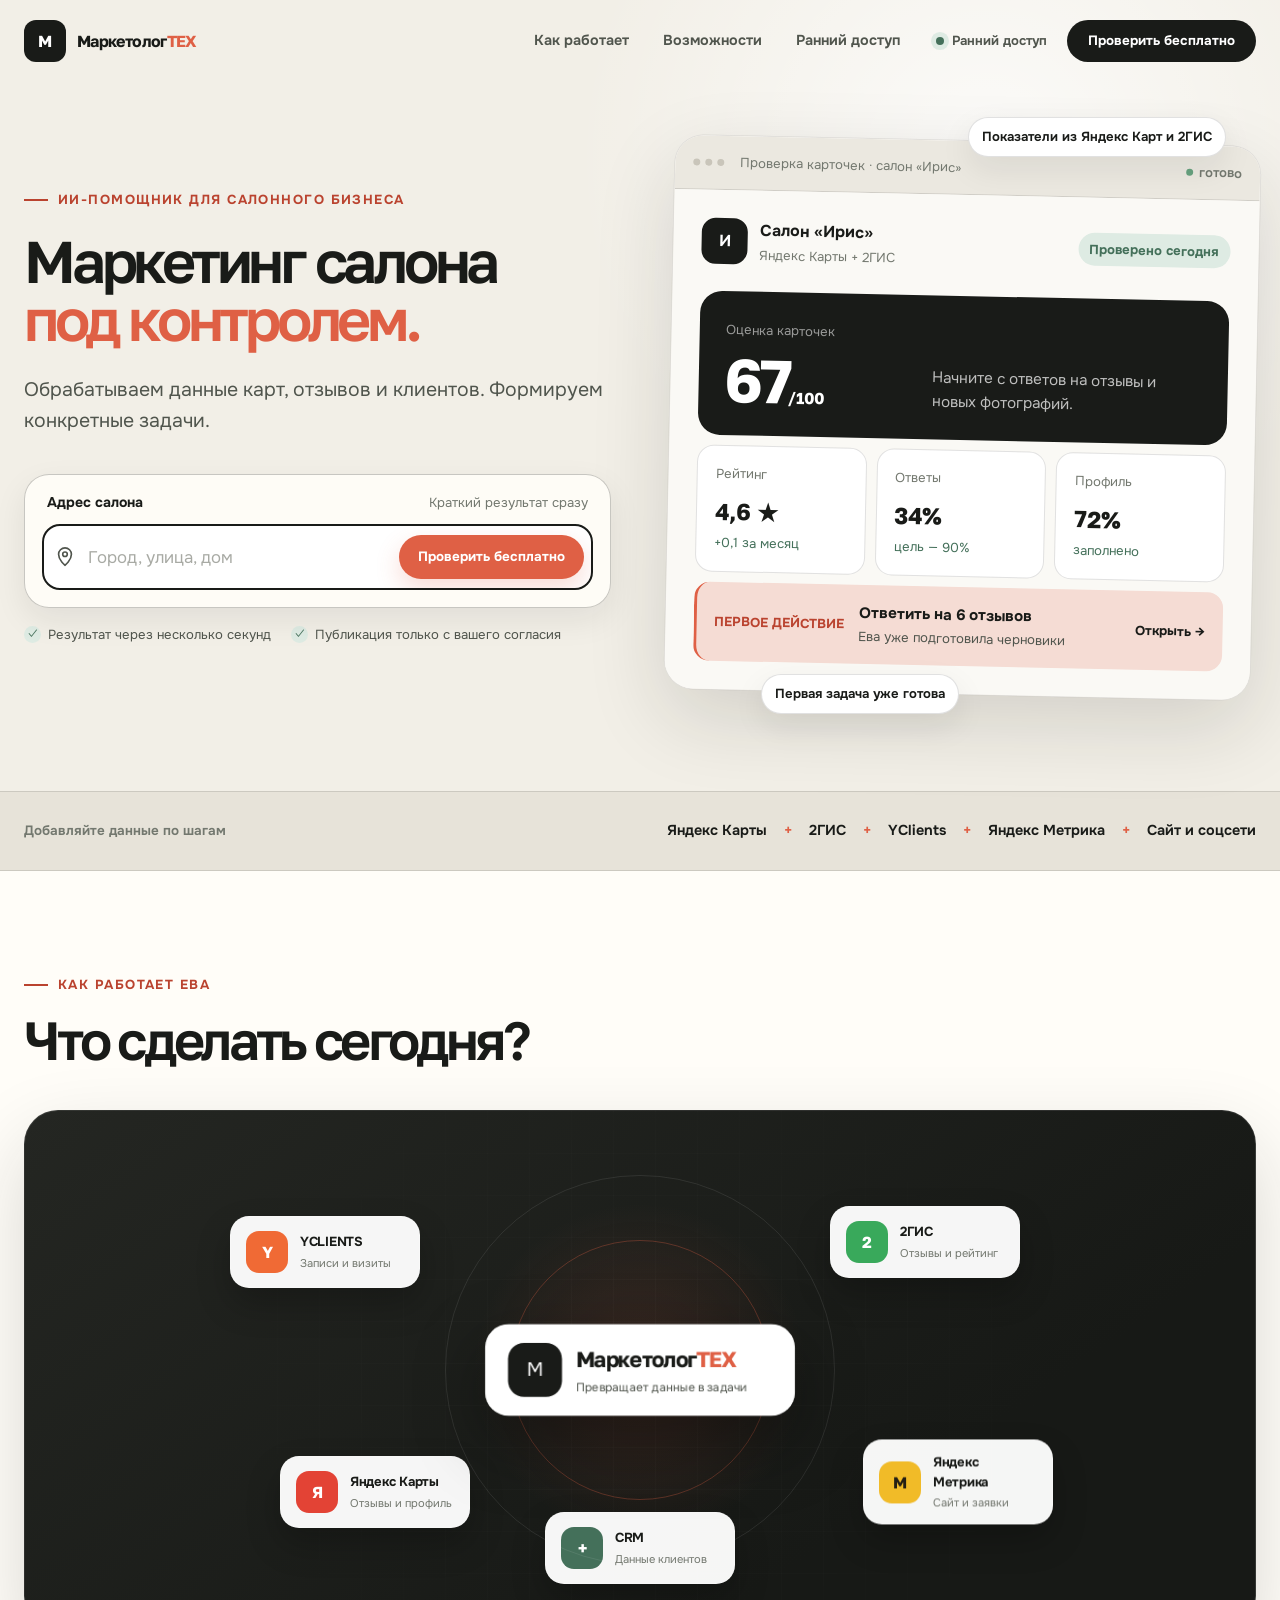
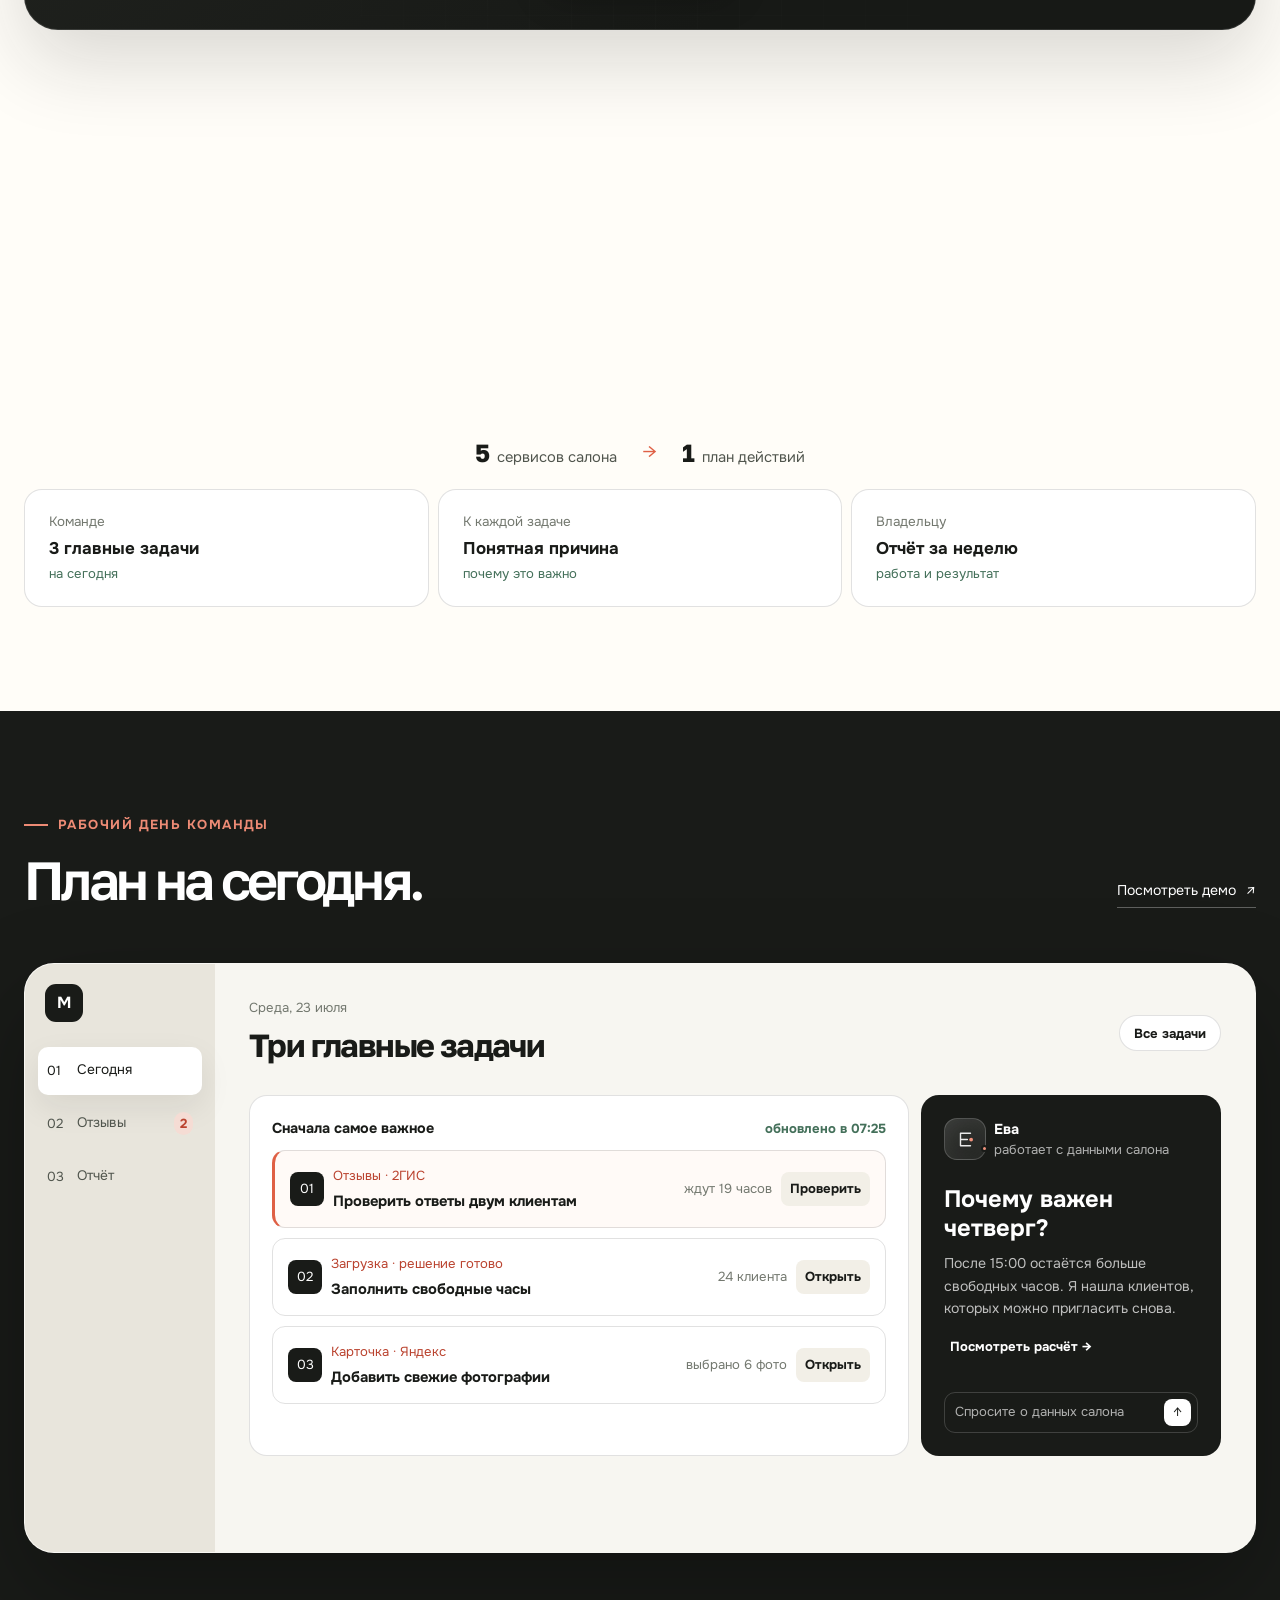
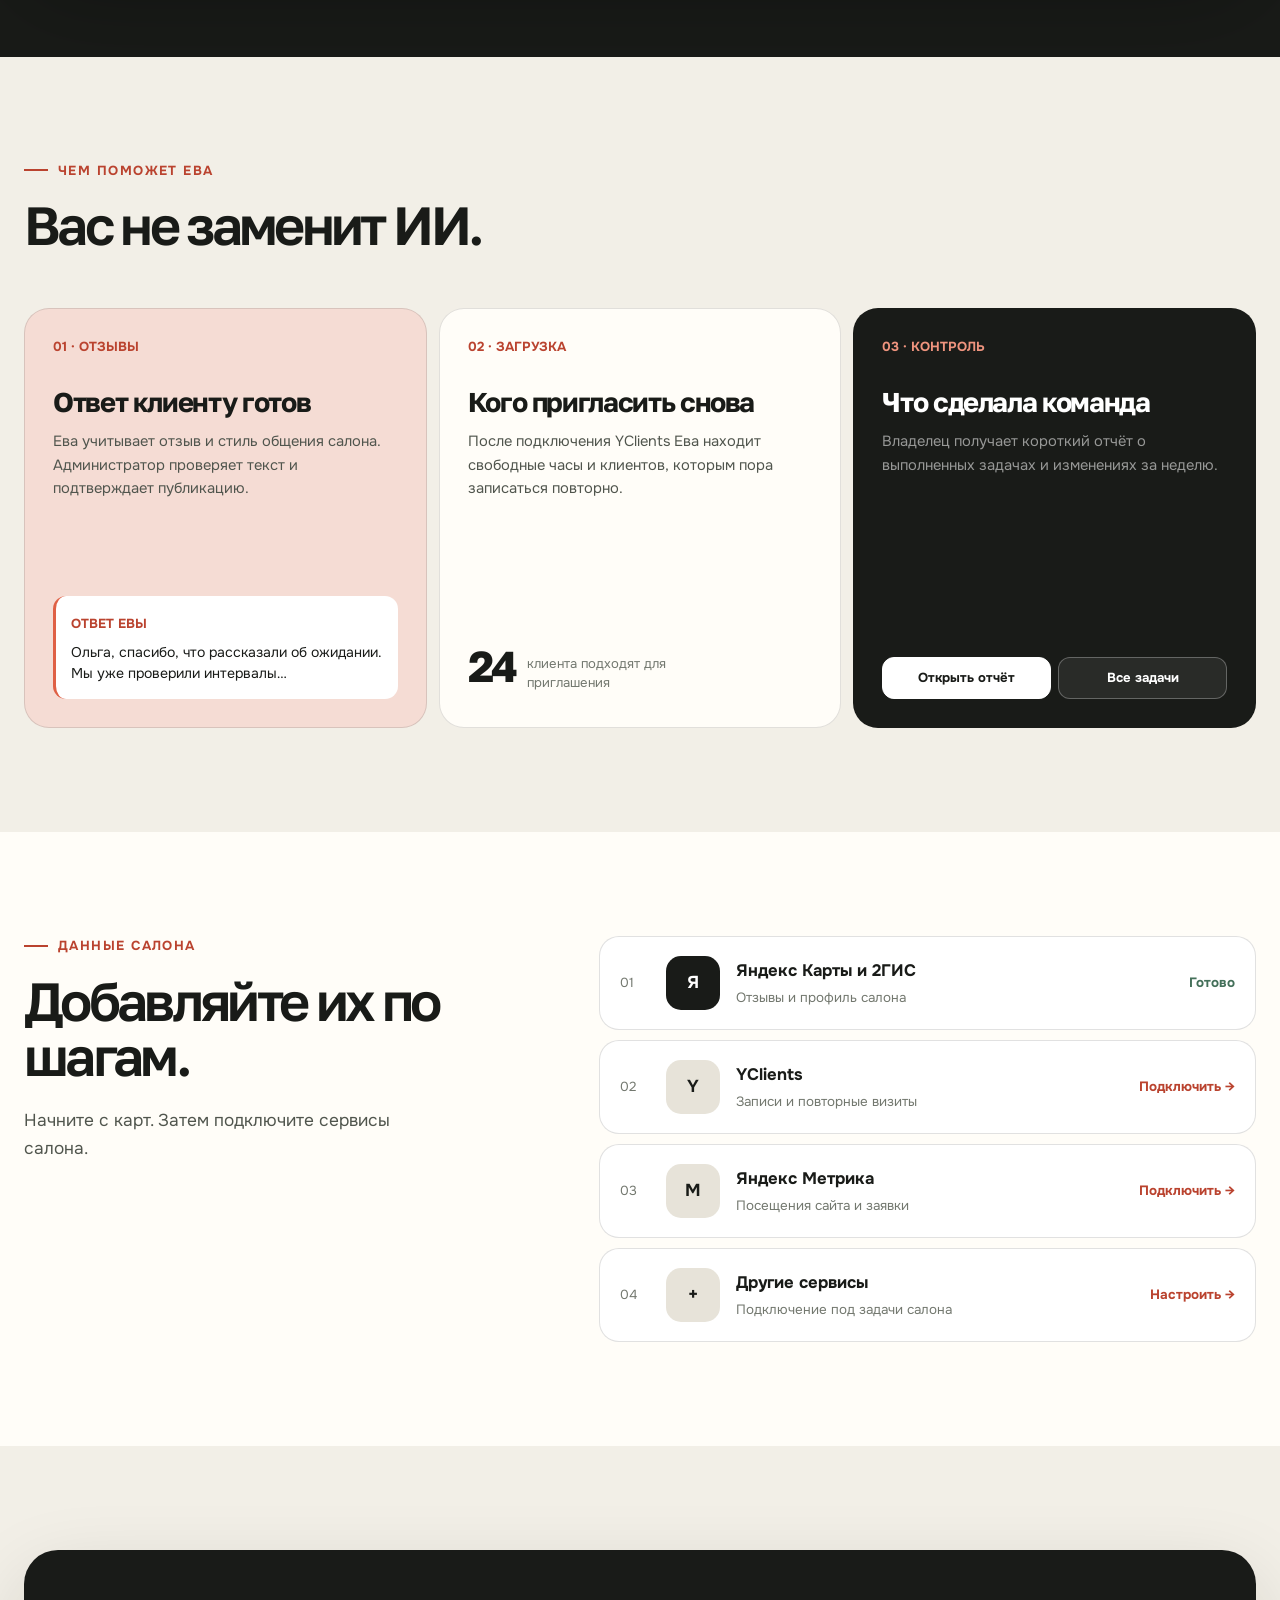
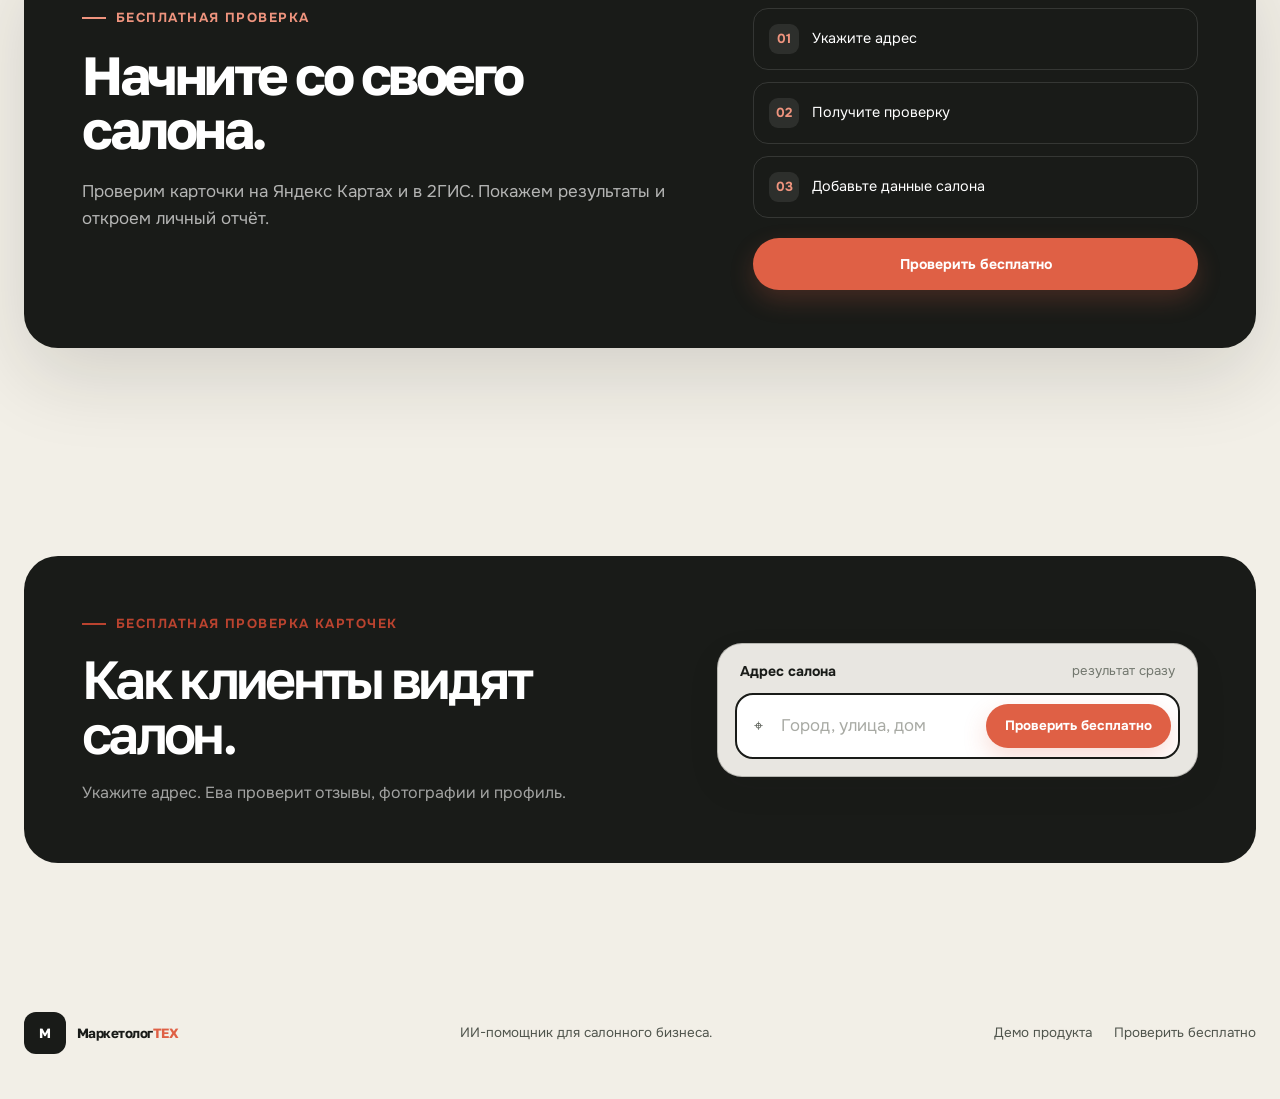
==== commit cecf2d01: "feat: create v3 landing experience" ====
--- a/index.html
+++ b/index.html
@@ -1,659 +1,387 @@
-<!DOCTYPE html>
+<!doctype html>
 <html lang="ru">
 <head>
-  <meta charset="UTF-8">
+  <meta charset="utf-8">
   <meta name="viewport" content="width=device-width, initial-scale=1">
-  <title>МаркетологТЕХ — геомаркетинг салона без ежедневной рутины</title>
-  <meta name="description" content="Проверяем карточки салона в Яндекс Картах и 2ГИС, готовим действия администратору и показываем собственнику результат. Бесплатный аудит за 2 минуты.">
-  <meta name="theme-color" content="#f4f1e9">
-
-  <meta property="og:title" content="Геомаркетинг салона — без ежедневного контроля">
-  <meta property="og:description" content="Бесплатно проверьте карточки салона. Получите понятный план действий и подходящий вариант подключения.">
+  <title>Маркетинг салона под контролем — МаркетологТЕХ</title>
+  <meta name="description" content="МаркетологТЕХ обрабатывает данные карт, отзывов и клиентов и формирует конкретные задачи для команды салона.">
+  <meta name="theme-color" content="#f2efe7">
+  <meta property="og:title" content="Маркетинг салона под контролем">
+  <meta property="og:description" content="Конкретные задачи для команды на основе данных салона.">
   <meta property="og:type" content="website">
-
-  <link rel="icon" href="data:image/svg+xml,%3Csvg xmlns='http://www.w3.org/2000/svg' viewBox='0 0 64 64'%3E%3Crect width='64' height='64' rx='18' fill='%23181a17'/%3E%3Cpath d='M16 45V19h7l9 14 9-14h7v26h-7V30L32 43 23 30v15z' fill='white'/%3E%3C/svg%3E">
-
+  <link rel="icon" href="data:image/svg+xml,%3Csvg xmlns='http://www.w3.org/2000/svg' viewBox='0 0 64 64'%3E%3Crect width='64' height='64' rx='18' fill='%23191b18'/%3E%3Cpath d='M16 45V19h7l9 14 9-14h7v26h-7V30L32 43 23 30v15z' fill='white'/%3E%3C/svg%3E">
   <link rel="preconnect" href="https://fonts.googleapis.com">
   <link rel="preconnect" href="https://fonts.gstatic.com" crossorigin>
-  <link href="https://fonts.googleapis.com/css2?family=Golos+Text:wght@500;600;700&family=Onest:wght@400;500;600;700&display=swap" rel="stylesheet">
-  <link rel="stylesheet" href="assets/css/landing.css">
+  <link href="https://fonts.googleapis.com/css2?family=Golos+Text:wght@500;600;700&amp;family=Onest:wght@400;500;600;700&amp;display=swap" rel="stylesheet">
+  <link rel="stylesheet" href="assets/css/landing.css?v=20260725p4">
 </head>
 <body>
-
   <header class="site-header" data-header>
     <div class="shell header-inner">
-      <a class="brand" href="#top" aria-label="МаркетологТЕХ, на главную">
-        <span class="brand-mark" aria-hidden="true">М</span>
+      <a class="brand" href="#top" aria-label="МаркетологТЕХ">
+        <span class="brand-mark">М</span>
         <span class="brand-name">Маркетолог<span>ТЕХ</span></span>
       </a>
-
-      <nav class="main-nav" aria-label="Основная навигация">
-        <a href="#workflow">Как работает</a>
-        <a href="#product">Для команды</a>
-        <a href="#pricing">Тарифы</a>
-        <a href="#faq">Вопросы</a>
+      <nav class="main-nav" aria-label="Навигация">
+        <a href="#how">Как работает</a>
+        <a href="#workspace">Возможности</a>
+        <a href="#pilot">Ранний доступ</a>
       </nav>
-
       <div class="header-actions">
         <span class="early-label"><i></i> Ранний доступ</span>
-        <a class="button button--dark button--small" href="#audit">Проверить салон</a>
+        <a class="button button--dark button--small" href="#audit">Проверить бесплатно</a>
       </div>
     </div>
   </header>
 
   <main id="top">
-    <section class="hero section" aria-labelledby="hero-title">
-      <div class="hero-noise" aria-hidden="true"></div>
+    <section class="hero">
       <div class="shell hero-grid">
         <div class="hero-copy">
-          <p class="eyebrow reveal-item">Геомаркетинг для салонов красоты</p>
-          <h1 id="hero-title" class="hero-title reveal-item">
-            Карты приводят клиентов.<br>
-            <em>Мы помогаем их не терять.</em>
-          </h1>
-          <p class="hero-lead reveal-item">
-            МаркетологТЕХ проверяет геокарточки и данные CRM, готовит понятные
-            действия администратору, а собственнику показывает результат.
-          </p>
-
-          <form class="audit-search reveal-item" id="hero-audit-form" novalidate>
-            <div class="audit-search-head">
-              <label for="salon-search">Бесплатный аудит салона</label>
-              <span><strong>0 ₽</strong> · результат примерно за 2 минуты</span>
-            </div>
-            <div class="audit-search-row">
-              <span class="search-icon" aria-hidden="true">
-                <svg viewBox="0 0 24 24" fill="none"><circle cx="11" cy="11" r="6.5"></circle><path d="m16 16 4 4"></path></svg>
+          <p class="eyebrow reveal-item">ИИ-помощник для салонного бизнеса</p>
+          <h1 class="reveal-item">Маркетинг салона<br><em>под контролем.</em></h1>
+          <p class="hero-lead reveal-item">Обрабатываем данные карт, отзывов и клиентов. Формируем конкретные задачи.</p>
+
+          <form class="salon-finder reveal-item" id="hero-audit-form" novalidate>
+            <div class="finder-title">
+              <label for="salon-address">Адрес салона</label>
+              <span>Краткий результат сразу</span>
+            </div>
+            <div class="finder-control">
+              <span class="finder-pin" aria-hidden="true">
+                <svg viewBox="0 0 24 24" fill="none"><path d="M12 21s7-5.2 7-12a7 7 0 1 0-14 0c0 6.8 7 12 7 12Z"></path><circle cx="12" cy="9" r="2.5"></circle></svg>
               </span>
-              <input id="salon-search" name="salon" type="text" placeholder="Например, салон «Ирис»" autocomplete="organization" required>
-              <button class="button button--accent" type="submit">Получить аудит</button>
-            </div>
-            <p class="field-message" data-error-for="salon-search" aria-live="polite"></p>
+              <input id="salon-address" name="address" type="text" placeholder="Город, улица, дом" autocomplete="street-address" aria-autocomplete="list" aria-controls="hero-suggestions" required>
+              <button class="button button--accent" type="submit" aria-label="Проверить бесплатно"><span class="cta-full">Проверить бесплатно</span><span class="cta-short" aria-hidden="true">Проверить</span></button>
+            </div>
+            <div class="salon-suggestions" id="hero-suggestions" role="listbox" hidden>
+              <button type="button" role="option" data-salon="Салон «Ирис»" data-address="Москва, ул. Остоженка, 25">
+                <span class="suggestion-logo">И</span><span><strong>Салон «Ирис»</strong><small>Москва, ул. Остоженка, 25</small></span><i>Яндекс Карты · 2ГИС</i>
+              </button>
+              <button type="button" role="option" data-salon="Студия Iris Beauty" data-address="Москва, Пречистенская наб., 17">
+                <span class="suggestion-logo suggestion-logo--soft">IB</span><span><strong>Студия Iris Beauty</strong><small>Москва, Пречистенская наб., 17</small></span><i>Яндекс Карты</i>
+              </button>
+              <p>На рабочем сайте результаты придут из поиска карт.</p>
+            </div>
+            <p class="field-message" data-error-for="salon-address" aria-live="polite"></p>
           </form>
 
-          <ul class="hero-facts reveal-item" aria-label="Условия аудита">
-            <li><span>Без подключения CRM</span> на первом шаге</li>
-            <li><span>Вы решаете,</span> что публиковать</li>
-          </ul>
-        </div>
-
-        <div class="report-stage reveal-item" aria-label="Пример краткого аудита салона">
-          <div class="stage-note stage-note--top">Полный отчёт — в Telegram или MAX</div>
-          <article class="report-card">
-            <div class="report-cover">
-              <img src="assets/img/salon-audit-cover.jpg" alt="Светлый интерьер салона красоты">
-              <div class="report-cover-shade"></div>
-              <div class="salon-identity">
-                <span class="salon-logo" aria-hidden="true">И</span>
-                <div>
-                  <p>Салон «Ирис»</p>
-                  <span>Москва · Хамовники</span>
-                </div>
+          <div class="hero-trust reveal-item">
+            <span><i>✓</i> Результат через несколько секунд</span>
+            <span><i>✓</i> Публикация только с вашего согласия</span>
+          </div>
+        </div>
+
+        <div class="hero-product reveal-item" aria-label="Пример бесплатного геоаудита">
+          <div class="product-window">
+            <div class="window-bar">
+              <span><i></i><i></i><i></i></span>
+              <p>Проверка карточек · салон «Ирис»</p>
+              <b><i></i> готово</b>
+            </div>
+            <div class="hero-audit-preview">
+              <div class="audit-preview-head">
+                <div class="audit-preview-salon"><span>И</span><div><strong>Салон «Ирис»</strong><small>Яндекс Карты + 2ГИС</small></div></div>
+                <span class="audit-preview-status">Проверено сегодня</span>
               </div>
-              <span class="report-status"><i></i> Аудит готов</span>
-            </div>
-
-            <div class="report-body">
-              <div class="report-heading">
-                <div>
-                  <p class="micro-label">Геокарточки салона</p>
-                  <h2>Коротко о главном</h2>
-                </div>
-                <div class="report-score" aria-label="Индекс карточки 67 из 100">
-                  <strong>67</strong><span>/100</span>
-                </div>
+              <div class="audit-preview-score">
+                <div><span>Оценка карточек</span><strong>67<small>/100</small></strong></div>
+                <p>Начните с ответов на отзывы и новых фотографий.</p>
               </div>
-
-              <div class="report-metrics">
-                <div class="report-metric">
-                  <span>Рейтинг</span>
-                  <strong>4,6 <i>★</i></strong>
-                  <small class="metric-state metric-state--warn">Есть потенциал</small>
-                </div>
-                <div class="report-metric">
-                  <span>Ответы</span>
-                  <strong>34%</strong>
-                  <small class="metric-state metric-state--risk">Нужно внимание</small>
-                </div>
-                <div class="report-metric">
-                  <span>Свежих отзывов</span>
-                  <strong>9</strong>
-                  <small class="metric-state metric-state--good">Хороший темп</small>
-                </div>
+              <div class="audit-preview-metrics">
+                <article><span>Рейтинг</span><strong>4,6 ★</strong><small>+0,1 за месяц</small></article>
+                <article><span>Ответы</span><strong>34%</strong><small>цель — 90%</small></article>
+                <article><span>Профиль</span><strong>72%</strong><small>заполнено</small></article>
               </div>
-
-              <div class="report-action">
-                <span class="action-number">01</span>
-                <div>
-                  <p>Начать с отзывов без ответа</p>
-                  <span>Подготовили тексты для 6 отзывов — останется проверить.</span>
-                </div>
-                <span class="action-arrow" aria-hidden="true">↗</span>
+              <article class="audit-preview-action">
+                <span>Первое действие</span>
+                <div><strong>Ответить на 6 отзывов</strong><small>Ева уже подготовила черновики</small></div>
+                <b>Открыть →</b>
+              </article>
+            </div>
+          </div>
+          <div class="hero-note hero-note--top">Показатели из Яндекс Карт и 2ГИС</div>
+          <div class="hero-note hero-note--bottom">Первая задача уже готова</div>
+        </div>
+      </div>
+    </section>
+
+    <section class="source-marquee" aria-label="Источники данных">
+      <div class="shell">
+        <p>Добавляйте данные по шагам</p>
+        <div><span>Яндекс Карты</span><i>+</i><span>2ГИС</span><i>+</i><span>YClients</span><i>+</i><span>Яндекс Метрика</span><i>+</i><span>Сайт и соцсети</span></div>
+      </div>
+    </section>
+
+    <section class="section mechanism" id="how">
+      <div class="shell">
+        <div class="compact-heading reveal-item">
+          <p class="eyebrow">Как работает Ева</p>
+          <h2>Что сделать сегодня?</h2>
+        </div>
+        <div class="mechanism-map mechanism-map--converter reveal-item" data-source-converter>
+          <div class="source-converter-track">
+            <div class="source-converter" aria-label="МаркетологТЕХ объединяет данные пяти сервисов">
+              <div class="converter-grid" aria-hidden="true"></div>
+
+              <article class="converter-source converter-source--yclients" data-source-chip data-x="-315" data-y="-118">
+                <span>Y</span>
+                <div><strong>YCLIENTS</strong><small>Записи и визиты</small></div>
+              </article>
+              <article class="converter-source converter-source--maps" data-source-chip data-x="-265" data-y="122">
+                <span>Я</span>
+                <div><strong>Яндекс Карты</strong><small>Отзывы и профиль</small></div>
+              </article>
+              <article class="converter-source converter-source--2gis" data-source-chip data-x="285" data-y="-128">
+                <span>2</span>
+                <div><strong>2ГИС</strong><small>Отзывы и рейтинг</small></div>
+              </article>
+              <article class="converter-source converter-source--metrika" data-source-chip data-x="318" data-y="112">
+                <span>М</span>
+                <div><strong>Яндекс Метрика</strong><small>Сайт и заявки</small></div>
+              </article>
+              <article class="converter-source converter-source--crm" data-source-chip data-x="0" data-y="178">
+                <span>+</span>
+                <div><strong>CRM</strong><small>Данные клиентов</small></div>
+              </article>
+
+              <div class="converter-brand" data-converter-brand>
+                <span class="brand-mark">М</span>
+                <div><strong>Маркетолог<span>ТЕХ</span></strong><small>Превращает данные в задачи</small></div>
               </div>
-
-              <div class="report-footer">
-                <span>Отчёт МаркетологТЕХ</span>
-                <span>Пример · данные вымышлены</span>
-              </div>
-            </div>
-          </article>
-          <div class="stage-note stage-note--bottom">Останется у вас навсегда</div>
-        </div>
-      </div>
-    </section>
-
-    <section class="proof-strip" aria-label="Основные преимущества">
-      <div class="shell proof-strip-inner">
-        <p>Вместо ещё одного сложного кабинета</p>
-        <ul>
-          <li>Яндекс Карты</li>
-          <li>2ГИС</li>
-          <li>YClients</li>
-          <li>Любая CRM</li>
-        </ul>
-      </div>
-    </section>
-
-    <section class="section section--story" id="workflow">
+              <i class="converter-ring converter-ring--one" aria-hidden="true"></i>
+              <i class="converter-ring converter-ring--two" aria-hidden="true"></i>
+            </div>
+          </div>
+
+          <div class="converter-caption">
+            <span><b>5</b> сервисов салона</span>
+            <i aria-hidden="true">→</i>
+            <span><b>1</b> план действий</span>
+          </div>
+
+          <div class="mechanism-output">
+            <article><span>Команде</span><strong>3 главные задачи</strong><small>на сегодня</small></article>
+            <article><span>К каждой задаче</span><strong>Понятная причина</strong><small>почему это важно</small></article>
+            <article><span>Владельцу</span><strong>Отчёт за неделю</strong><small>работа и результат</small></article>
+          </div>
+        </div>
+      </div>
+    </section>
+
+    <section class="section workspace-showcase" id="workspace">
       <div class="shell">
-        <div class="section-intro reveal-item">
-          <p class="eyebrow">Простая логика</p>
-          <h2 class="section-title">Сервис замечает.<br>Команда действует.</h2>
-          <p class="section-copy">
-            МаркетологТЕХ не принимает решения за вас. Он убирает поиск проблем
-            и подготовительную работу, а финальное действие всегда остаётся за человеком.
-          </p>
-        </div>
-
-        <ol class="workflow-grid">
-          <li class="workflow-step reveal-item">
-            <span class="workflow-index">01</span>
-            <div class="workflow-visual workflow-visual--signal">
-              <span class="signal-dot"></span>
-              <p>Новый отзыв · 2ГИС</p>
-              <strong>3 звезды</strong>
-              <small>Без ответа 19 часов</small>
-            </div>
-            <h3>Находит важное</h3>
-            <p>Проверяет карточки, отзывы и клиентские сигналы из CRM.</p>
-          </li>
-
-          <li class="workflow-step reveal-item">
-            <span class="workflow-index">02</span>
-            <div class="workflow-visual workflow-visual--draft">
-              <p>Черновик ответа</p>
-              <span>Ольга, спасибо, что написали. 25 минут ожидания — это правда много…</span>
-              <i class="typing-cursor"></i>
-            </div>
-            <h3>Готовит действие</h3>
-            <p>Пишет ответ или рекомендацию понятным языком, без шаблонных отписок.</p>
-          </li>
-
-          <li class="workflow-step reveal-item">
-            <span class="workflow-index">03</span>
-            <div class="workflow-visual workflow-visual--approve">
-              <div class="approve-check">✓</div>
-              <p>Проверено администратором</p>
-              <button type="button" tabindex="-1">Опубликовать</button>
-            </div>
-            <h3>Человек подтверждает</h3>
-            <p>Никаких автоматических ответов или рассылок без ведома команды.</p>
-          </li>
-
-          <li class="workflow-step reveal-item">
-            <span class="workflow-index">04</span>
-            <div class="workflow-visual workflow-visual--report">
-              <div><span>Выполнено</span><strong>18</strong></div>
-              <div><span>Требует внимания</span><strong>3</strong></div>
-              <svg viewBox="0 0 180 42" fill="none" aria-hidden="true"><path d="M2 36C21 34 27 20 45 23C64 26 72 32 90 21C108 10 118 17 133 11C149 5 157 8 178 2"></path></svg>
-            </div>
-            <h3>Собственник видит итог</h3>
-            <p>Получает короткий недельный и полный месячный отчёт.</p>
-          </li>
-        </ol>
-      </div>
-    </section>
-
-    <section class="section section--product" id="product">
-      <div class="shell product-layout">
-        <div class="product-copy reveal-item">
-          <p class="eyebrow">Два пользователя — одна система</p>
-          <h2 class="section-title">Администратору — следующий шаг.<br>Владельцу — контроль.</h2>
-          <p class="section-copy">
-            Каждый видит только то, что помогает работать. Без таблиц, десятка вкладок
-            и необходимости разбираться в маркетинговой аналитике.
-          </p>
-
-          <div class="view-switch" role="tablist" aria-label="Роли в продукте">
-            <button class="view-switch-button is-active" type="button" role="tab" aria-selected="true" data-product-tab="admin">Администратор</button>
-            <button class="view-switch-button" type="button" role="tab" aria-selected="false" data-product-tab="owner">Собственник</button>
-          </div>
-
-          <div class="role-text is-active" data-product-copy="admin">
-            <h3>Утром уже понятно, что делать</h3>
-            <ul>
-              <li>Ответить на важные отзывы</li>
-              <li>Обновить слабые места карточки</li>
-              <li>Проверить подготовленные тексты</li>
-            </ul>
-          </div>
-          <div class="role-text" data-product-copy="owner" hidden>
-            <h3>Вместо контроля процесса — контроль результата</h3>
-            <ul>
-              <li>Что команда сделала за неделю</li>
-              <li>Какие показатели изменились</li>
-              <li>Где требуется решение собственника</li>
-            </ul>
-          </div>
-        </div>
-
-        <div class="product-screen reveal-item">
-          <div class="screen-chrome">
-            <span></span><span></span><span></span>
-            <p>Салон «Ирис» · сегодня</p>
-          </div>
-
-          <div class="product-panel is-active" data-product-panel="admin">
-            <div class="panel-topline"><span>Лента действий</span><i>4 задачи</i></div>
-            <article class="task-card task-card--priority">
-              <div class="task-head">
-                <span class="task-type">Отзывы</span>
-                <span class="task-time">19 часов без ответа</span>
-              </div>
-              <h3>Ответить Ольге В. · 2ГИС</h3>
-              <blockquote>«Стрижка хорошая, но мастера ждала 25 минут…»</blockquote>
-              <div class="task-draft">
-                <span>Подготовленный ответ</span>
-                <p>Ольга, спасибо, что написали — и извините за ожидание. Мы уже поправили расписание…</p>
-              </div>
-              <div class="task-actions"><button type="button" tabindex="-1">Проверить и отправить</button><span>Изменить</span></div>
-            </article>
-            <article class="task-card task-card--compact">
-              <div><span class="task-type">Карточка</span><h3>Добавить 4 новые фотографии</h3></div>
-              <span class="compact-arrow">→</span>
-            </article>
-          </div>
-
-          <div class="product-panel" data-product-panel="owner" hidden>
-            <div class="panel-topline"><span>Отчёт собственника</span><i>Эта неделя</i></div>
-            <div class="owner-metrics">
-              <article><span>Задач выполнено</span><strong>18</strong><small>из 21</small></article>
-              <article><span>Ответов опубликовано</span><strong>11</strong><small>в среднем за 3 ч.</small></article>
-              <article><span>Карточек обновлено</span><strong>3</strong><small>из 3 филиалов</small></article>
-            </div>
-            <article class="owner-summary">
-              <span>Главное за неделю</span>
-              <h3>Команда закрыла все критичные отзывы</h3>
-              <p>Осталось согласовать новое описание услуг и обновить фотографии филиала на Тверской.</p>
-              <div class="summary-progress"><i style="width: 86%"></i></div>
-              <small>86% недельного плана выполнено</small>
-            </article>
-          </div>
-        </div>
-      </div>
-    </section>
-
-    <section class="section section--control">
-      <div class="shell control-card reveal-item">
-        <div class="control-copy">
-          <p class="eyebrow">Без тревожной автоматизации</p>
-          <h2 class="section-title">ИИ готовит.<br>Человек решает.</h2>
-          <p>
-            Ответ, сообщение или изменение карточки сначала видит ваша команда.
-            Только после проверки действие можно отправить или опубликовать.
-          </p>
-        </div>
-        <div class="control-diagram" aria-label="Схема согласования действия">
-          <div class="diagram-node"><span>01</span><strong>Сервис</strong><small>находит и готовит</small></div>
-          <span class="diagram-arrow">→</span>
-          <div class="diagram-node diagram-node--accent"><span>02</span><strong>Администратор</strong><small>проверяет и решает</small></div>
-          <span class="diagram-arrow">→</span>
-          <div class="diagram-node"><span>03</span><strong>Клиент</strong><small>видит ответ команды</small></div>
-        </div>
-      </div>
-    </section>
-
-    <section class="section section--integrations">
-      <div class="shell integrations-layout">
-        <div class="section-intro reveal-item">
-          <p class="eyebrow">Подключение</p>
-          <h2 class="section-title">Начнём с вашей текущей CRM.</h2>
-          <p class="section-copy">
-            Не заставляем менять привычный процесс. Способ подключения определим
-            ещё во время бесплатного аудита.
-          </p>
-        </div>
-
-        <div class="integration-cards">
-          <article class="integration-card integration-card--yc reveal-item">
-            <span class="integration-badge">Быстрое подключение</span>
-            <div class="integration-mark">Y</div>
-            <h3>YClients</h3>
-            <p>Подключение через OAuth — без передачи пароля и ручной настройки.</p>
-            <span class="integration-link">Готовая интеграция <i>→</i></span>
-          </article>
-          <article class="integration-card reveal-item">
-            <span class="integration-badge integration-badge--neutral">Индивидуально</span>
-            <div class="integration-mark integration-mark--grid"><i></i><i></i><i></i><i></i></div>
-            <h3>Любая другая CRM</h3>
-            <p>Посмотрим, как устроен ваш процесс, и предложим подходящий способ подключения.</p>
-            <span class="integration-link">Обсудим после аудита <i>→</i></span>
-          </article>
-        </div>
-      </div>
-    </section>
-
-    <section class="section section--pricing" id="pricing">
+        <div class="showcase-heading reveal-item">
+          <div>
+            <p class="eyebrow">Рабочий день команды</p>
+            <h2>План на сегодня.</h2>
+          </div>
+          <a class="text-link" href="demo.html">Посмотреть демо <span>↗</span></a>
+        </div>
+
+        <div class="dashboard-preview reveal-item">
+          <aside class="preview-nav" role="tablist" aria-label="Демонстрация разделов">
+            <span class="preview-mark">М</span>
+            <button class="is-active" type="button" data-tour-tab="home"><i>01</i>Сегодня</button>
+            <button type="button" data-tour-tab="reviews"><i>02</i>Отзывы <b>2</b></button>
+            <button type="button" data-tour-tab="finance"><i>03</i>Отчёт</button>
+          </aside>
+          <div class="preview-workspace is-active" data-tour-panel="home">
+            <div class="preview-head"><div><span>Среда, 23 июля</span><strong>Три главные задачи</strong></div><button type="button" data-demo-link="demo.html?screen=tasks">Все задачи</button></div>
+            <div class="preview-main">
+              <section class="preview-calendar">
+                <div class="preview-section-title"><span>Сначала самое важное</span><b>обновлено в 07:25</b></div>
+                <div class="compact-task compact-task--priority"><span class="task-index">01</span><div><i>Отзывы · 2ГИС</i><strong>Проверить ответы двум клиентам</strong></div><small>ждут 19 часов</small><button type="button" data-demo-link="demo.html?screen=geo&amp;task=review">Проверить</button></div>
+                <div class="compact-task"><span class="task-index">02</span><div><i>Загрузка · решение готово</i><strong>Заполнить свободные часы</strong></div><small>24 клиента</small><button type="button" data-demo-link="demo.html?screen=clients&amp;task=thursday">Открыть</button></div>
+                <div class="compact-task"><span class="task-index">03</span><div><i>Карточка · Яндекс</i><strong>Добавить свежие фотографии</strong></div><small>выбрано 6 фото</small><button type="button" data-demo-link="demo.html?screen=geo&amp;task=photos">Открыть</button></div>
+              </section>
+              <aside class="preview-eva">
+                <div><span class="eva-sigil" aria-hidden="true"><svg viewBox="0 0 40 40"><path d="M12 10h16M12 20h11M12 30h16M12 10v20"></path><circle cx="29" cy="20" r="3"></circle></svg></span><p><strong>Ева</strong><small>работает с данными салона</small></p></div>
+                <h3>Почему важен четверг?</h3>
+                <p>После 15:00 остаётся больше свободных часов. Я нашла клиентов, которых можно пригласить снова.</p>
+                <button type="button" data-demo-link="demo.html?task=thursday">Посмотреть расчёт →</button>
+                <div class="preview-chat"><span>Спросите о данных салона</span><i>↑</i></div>
+              </aside>
+            </div>
+          </div>
+          <div class="preview-workspace tour-panel" data-tour-panel="calendar" hidden>
+            <div class="preview-head"><div><span>23–29 июля</span><strong>Календарь команды</strong></div><button type="button">+ Задача</button></div>
+            <div class="tour-calendar-grid"><article><span>Пн, 21</span><strong>4 задачи выполнено</strong><i class="is-good"></i></article><article><span>Вт, 22</span><strong>3 задачи выполнено</strong><i class="is-good"></i></article><article class="is-active"><span>Ср, 23</span><strong>3 задачи сегодня</strong><i></i></article><article><span>Чт, 24</span><strong>Согласовать акцию</strong><i></i></article></div>
+            <div class="tour-task"><span>10:00</span><div><small>Отзывы</small><strong>Проверить ответы клиентам</strong></div><button>Открыть →</button></div>
+            <div class="tour-task"><span>14:00</span><div><small>Загрузка</small><strong>Согласовать «Тихий четверг»</strong></div><button>Открыть →</button></div>
+          </div>
+          <div class="preview-workspace tour-panel" data-tour-panel="reviews" hidden>
+            <div class="preview-head"><div><span>Яндекс Карты + 2ГИС</span><strong>Отзывы ждут ответа</strong></div><button type="button" data-demo-link="demo.html?screen=geo">2 новых</button></div>
+            <article class="tour-review"><div><span>ОВ</span><p><strong>Ольга В.</strong><small>★★★☆☆ · вчера</small></p></div><blockquote>«Стрижка хорошая, но мастера ждала 25 минут…»</blockquote><div class="tour-draft"><small>Ответ подготовлен ИИ</small><p>Ольга, спасибо, что написали. Нам жаль, что вам пришлось ждать…</p></div><button data-demo-link="demo.html?screen=geo&amp;task=review">Проверить и перейти в карты →</button></article>
+          </div>
+          <div class="preview-workspace tour-panel" data-tour-panel="clients" hidden>
+            <div class="preview-head"><div><span>YClients · анализ поведения</span><strong>Клиенты, которым нужна помощь</strong></div><button type="button">Все сегменты</button></div>
+            <div class="tour-client-metrics"><article><span>Начали уходить</span><strong>38</strong><small>нарушили привычный ритм</small></article><article><span>Вернулись</span><strong>27</strong><small>+18% к июню</small></article><article><span>Удержаны</span><strong>64</strong><small>после персональной работы</small></article></div>
+            <div class="tour-task"><span>01</span><div><small>Готово к проверке</small><strong>Персональная рассылка для 14 клиентов</strong></div><button>Проверить →</button></div>
+          </div>
+          <div class="preview-workspace tour-panel" data-tour-panel="finance" hidden>
+            <div class="preview-head"><div><span>15–21 июля</span><strong>Итог для владельца</strong></div><button type="button" data-demo-link="demo.html?screen=reports">Открыть отчёт</button></div>
+            <div class="tour-client-metrics"><article><span>Выполнено</span><strong>18 из 21</strong><small>задачи команды</small></article><article><span>Рейтинг</span><strong>4,7 ★</strong><small>+0,1 за неделю</small></article><article><span>Главный резерв</span><strong>Четверг</strong><small>нужен фокус</small></article></div>
+            <div class="tour-finance-chart"><i style="--h:35%"></i><i style="--h:48%"></i><i style="--h:44%"></i><i style="--h:60%"></i><i style="--h:72%"></i><i class="is-current" style="--h:88%"></i></div>
+          </div>
+        </div>
+      </div>
+    </section>
+
+    <section class="section product-areas">
       <div class="shell">
-        <div class="pricing-heading reveal-item">
-          <div>
-            <p class="eyebrow">Тарифы</p>
-            <h2 class="section-title">Начните с того, что нужно сейчас.</h2>
-          </div>
-          <p class="section-copy">На этапе раннего доступа подключение и первичная настройка — бесплатно.</p>
-        </div>
-
-        <div class="pricing-grid">
-          <article class="price-card reveal-item">
-            <div class="price-card-top"><span>01</span><i>Только карты</i></div>
-            <h3>Гео</h3>
-            <p>Для салона, которому сначала нужно привести в порядок карточки и отзывы.</p>
-            <div class="price"><strong>7 000 ₽</strong><span>/ месяц</span></div>
-            <ul>
-              <li>Яндекс Карты и 2ГИС</li>
-              <li>Контроль отзывов и карточек</li>
-              <li>Готовые действия администратору</li>
-              <li>Отчёт собственнику</li>
-            </ul>
-            <a class="button button--line" href="#audit">Начать с аудита</a>
-          </article>
-
-          <article class="price-card price-card--featured reveal-item">
-            <div class="price-ribbon">Чаще выбирают</div>
-            <div class="price-card-top"><span>02</span><i>Карты + клиенты</i></div>
-            <h3>Гео + CRM</h3>
-            <p>Для салона, который хочет связать геомаркетинг с клиентскими данными.</p>
-            <div class="price"><strong>12 500 ₽</strong><span>/ месяц</span></div>
-            <ul>
-              <li>Всё из тарифа «Гео»</li>
-              <li>Подключение CRM</li>
-              <li>Скрытые клиентские сигналы</li>
-              <li>Расширенная аналитика</li>
-            </ul>
-            <a class="button button--dark" href="#audit">Подобрать подключение</a>
-          </article>
-
-          <article class="price-card reveal-item">
-            <div class="price-card-top"><span>03</span><i>От 5 филиалов</i></div>
-            <h3>Сеть</h3>
-            <p>Единый контроль геомаркетинга и команды по нескольким точкам.</p>
-            <div class="price"><strong>Индивидуально</strong></div>
-            <ul>
-              <li>Все филиалы в одном отчёте</li>
-              <li>Сравнение показателей точек</li>
-              <li>Роли и зоны ответственности</li>
-              <li>Персональная схема подключения</li>
-            </ul>
-            <a class="button button--line" href="#audit">Обсудить задачу</a>
-          </article>
-        </div>
-        <p class="pricing-note">Тарифы предварительные и могут уточняться до завершения раннего доступа.</p>
-      </div>
-    </section>
-
-    <section class="section section--audit" id="audit">
-      <div class="shell audit-cta reveal-item">
-        <div class="audit-cta-copy">
-          <p class="eyebrow">Первый шаг — бесплатно</p>
-          <h2>Посмотрите на свой салон глазами клиента.</h2>
-          <p>Получите короткий результат на сайте и подробный разбор с рекомендациями в Telegram или MAX.</p>
-          <ul>
-            <li>Без подключения CRM на первом шаге</li>
-            <li>Без автоматических публикаций</li>
-            <li>С понятным вариантом подключения</li>
-          </ul>
-        </div>
-
-        <form class="audit-cta-form" id="bottom-audit-form" novalidate>
-          <label for="bottom-salon">Название салона</label>
-          <input id="bottom-salon" name="salon" type="text" placeholder="Например, салон «Ирис»" required>
-          <label for="bottom-city">Город</label>
-          <input id="bottom-city" name="city" type="text" placeholder="Москва">
-          <button class="button button--accent button--wide" type="submit">Запустить бесплатный аудит</button>
-          <p class="form-hint">Результат формируется около 2 минут.</p>
-          <p class="field-message" data-error-for="bottom-salon" aria-live="polite"></p>
+        <div class="compact-heading reveal-item">
+          <p class="eyebrow">Чем поможет Ева</p>
+          <h2>Вас не заменит ИИ.</h2>
+        </div>
+        <div class="capability-grid">
+          <article class="capability-card capability-card--accent reveal-item"><span>01 · Отзывы</span><h3>Ответ клиенту готов</h3><p>Ева учитывает отзыв и стиль общения салона. Администратор проверяет текст и подтверждает публикацию.</p><div class="generated-reply"><small>Ответ Евы</small><p>Ольга, спасибо, что рассказали об ожидании. Мы уже проверили интервалы…</p></div></article>
+          <article class="capability-card reveal-item"><span>02 · Загрузка</span><h3>Кого пригласить снова</h3><p>После подключения YClients Ева находит свободные часы и клиентов, которым пора записаться повторно.</p><div class="capability-result"><strong>24</strong><small>клиента подходят для приглашения</small></div></article>
+          <article class="capability-card capability-card--dark reveal-item"><span>03 · Контроль</span><h3>Что сделала команда</h3><p>Владелец получает короткий отчёт о выполненных задачах и изменениях за неделю.</p><div class="approval-demo"><button data-demo-link="demo.html?screen=reports">Открыть отчёт</button><button data-demo-link="demo.html?screen=tasks">Все задачи</button></div></article>
+        </div>
+      </div>
+    </section>
+
+    <section class="section integration-section">
+      <div class="shell integration-layout">
+        <div class="integration-copy reveal-item">
+          <p class="eyebrow">Данные салона</p>
+          <h2>Добавляйте их по шагам.</h2>
+          <p>Начните с карт. Затем подключите сервисы салона.</p>
+        </div>
+        <div class="connection-list reveal-item">
+          <article class="is-connected"><span>01</span><i>Я</i><div><strong>Яндекс Карты и 2ГИС</strong><small>Отзывы и профиль салона</small></div><b>Готово</b></article>
+          <article><span>02</span><i>Y</i><div><strong>YClients</strong><small>Записи и повторные визиты</small></div><b>Подключить →</b></article>
+          <article><span>03</span><i>М</i><div><strong>Яндекс Метрика</strong><small>Посещения сайта и заявки</small></div><b>Подключить →</b></article>
+          <article><span>04</span><i>+</i><div><strong>Другие сервисы</strong><small>Подключение под задачи салона</small></div><b>Настроить →</b></article>
+        </div>
+      </div>
+    </section>
+
+    <section class="section pilot-section" id="pilot">
+      <div class="shell pilot-card reveal-item">
+        <div>
+          <p class="eyebrow">Бесплатная проверка</p>
+          <h2>Начните со своего салона.</h2>
+          <p>Проверим карточки на Яндекс Картах и в 2ГИС. Покажем результаты и откроем личный отчёт.</p>
+        </div>
+        <div class="pilot-steps">
+          <span><b>01</b> Укажите адрес</span>
+          <span><b>02</b> Получите проверку</span>
+          <span><b>03</b> Добавьте данные салона</span>
+          <a class="button button--accent" href="#audit">Проверить бесплатно</a>
+        </div>
+      </div>
+    </section>
+
+    <section class="section final-audit" id="audit">
+      <div class="shell final-audit-card reveal-item">
+        <div>
+          <p class="eyebrow">Бесплатная проверка карточек</p>
+          <h2>Как клиенты видят салон.</h2>
+          <p>Укажите адрес. Ева проверит отзывы, фотографии и профиль.</p>
+        </div>
+        <form class="salon-finder salon-finder--bottom" id="bottom-audit-form" novalidate>
+          <div class="finder-title"><label for="bottom-address">Адрес салона</label><span>результат сразу</span></div>
+          <div class="finder-control"><span class="finder-pin" aria-hidden="true">⌖</span><input id="bottom-address" name="address" type="text" placeholder="Город, улица, дом" required><button class="button button--accent" type="submit" aria-label="Проверить бесплатно"><span class="cta-full">Проверить бесплатно</span><span class="cta-short" aria-hidden="true">Проверить</span></button></div>
+          <div class="salon-suggestions" id="bottom-suggestions" role="listbox" hidden>
+            <button type="button" role="option" data-salon="Салон «Ирис»" data-address="Москва, ул. Остоженка, 25"><span class="suggestion-logo">И</span><span><strong>Салон «Ирис»</strong><small>Москва, ул. Остоженка, 25</small></span><i>Выбрать →</i></button>
+          </div>
+          <p class="field-message" data-error-for="bottom-address" aria-live="polite"></p>
         </form>
-      </div>
-    </section>
-
-    <section class="section section--faq" id="faq">
-      <div class="shell faq-layout">
-        <div class="section-intro reveal-item">
-          <p class="eyebrow">Коротко о важном</p>
-          <h2 class="section-title">Вопросы перед стартом.</h2>
-        </div>
-
-        <div class="faq-list">
-          <details class="faq-item reveal-item">
-            <summary>Сервис сам отвечает клиентам?</summary>
-            <p>Нет. Он готовит ответ, но публикацию всегда подтверждает администратор или руководитель.</p>
-          </details>
-          <details class="faq-item reveal-item">
-            <summary>Нужно сразу подключать CRM?</summary>
-            <p>Нет. Бесплатный аудит начинается с открытых данных геокарточек. CRM понадобится, когда захотите видеть клиентские сигналы и расширенную аналитику.</p>
-          </details>
-          <details class="faq-item reveal-item">
-            <summary>Что будет в бесплатном аудите?</summary>
-            <p>Рейтинг, свежесть отзывов, доля и скорость ответов, заполненность карточки, фотографии и приоритетный список действий.</p>
-          </details>
-          <details class="faq-item reveal-item">
-            <summary>Можно подключить не YClients?</summary>
-            <p>Да. YClients подключается через готовый OAuth-вход, остальные CRM разбираем и подключаем индивидуально.</p>
-          </details>
-          <details class="faq-item reveal-item">
-            <summary>Чем полный отчёт отличается от результата на сайте?</summary>
-            <p>На сайте показываем короткую сводку. В выбранный мессенджер приходит подробный файл: что означает каждый показатель, на что он влияет и что стоит сделать в первую очередь.</p>
-          </details>
-        </div>
       </div>
     </section>
   </main>
 
   <footer class="site-footer">
     <div class="shell footer-inner">
-      <a class="brand brand--footer" href="#top">
-        <span class="brand-mark" aria-hidden="true">М</span>
-        <span class="brand-name">Маркетолог<span>ТЕХ</span></span>
-      </a>
-      <p>Геомаркетинг салона без ежедневной рутины.</p>
-      <div class="footer-links"><a href="demo.html">Демо продукта</a><a href="#audit">Бесплатный аудит</a></div>
+      <a class="brand" href="#top"><span class="brand-mark">М</span><span class="brand-name">Маркетолог<span>ТЕХ</span></span></a>
+      <p>ИИ-помощник для салонного бизнеса.</p>
+      <div><a href="demo.html">Демо продукта</a><a href="#audit">Проверить бесплатно</a></div>
     </div>
   </footer>
 
   <div class="audit-flow" id="audit-flow" aria-hidden="true">
     <div class="audit-flow-backdrop" data-flow-close></div>
-    <section class="audit-flow-dialog" role="dialog" aria-modal="true" aria-labelledby="flow-title">
+    <section class="audit-flow-panel" role="dialog" aria-modal="true" aria-labelledby="flow-title">
       <header class="flow-header">
-        <a class="brand" href="#top" tabindex="-1">
-          <span class="brand-mark" aria-hidden="true">М</span>
-          <span class="brand-name">Маркетолог<span>ТЕХ</span></span>
-        </a>
-        <div class="flow-progress" aria-label="Прогресс аудита">
-          <i class="is-filled"></i><i></i><i></i><i></i>
-        </div>
-        <button class="flow-close" type="button" aria-label="Закрыть аудит" data-flow-close>×</button>
+        <a class="brand" href="#top" tabindex="-1"><span class="brand-mark">М</span><span class="brand-name">Маркетолог<span>ТЕХ</span></span></a>
+        <div class="flow-progress"><i class="is-active"></i><i></i></div>
+        <button class="flow-close" type="button" aria-label="Закрыть" data-flow-close>×</button>
       </header>
 
-      <div class="flow-body">
-        <section class="flow-step is-active" data-flow-step="1">
-          <p class="flow-kicker">Шаг 1 из 4 · Проверяем организацию</p>
-          <h2 id="flow-title">Мы нашли похожий салон</h2>
-          <p class="flow-lead">На рабочем сайте здесь появятся данные из Яндекс Карт и 2ГИС. Пока используем демонстрационную карточку.</p>
-          <button class="found-salon" type="button" data-flow-next>
-            <img src="assets/img/salon-audit-cover.jpg" alt="">
-            <span class="found-logo" aria-hidden="true">И</span>
-            <span class="found-copy"><strong data-flow-salon>Салон «Ирис»</strong><small>Москва · салон красоты</small><i>Это мой салон →</i></span>
-          </button>
-          <button class="text-button" type="button" data-flow-close>Выбрать другой салон</button>
-        </section>
-
-        <section class="flow-step" data-flow-step="2" hidden>
-          <p class="flow-kicker">Шаг 2 из 4 · Схема подключения</p>
-          <h2>Как вы ведёте клиентскую базу?</h2>
-          <p class="flow-lead">Это не влияет на бесплатный аудит. Ответ нужен, чтобы сразу предложить правильное подключение.</p>
-          <div class="crm-options" role="radiogroup" aria-label="CRM салона">
-            <label class="crm-option">
-              <input type="radio" name="flow-crm" value="yclients" checked>
-              <span class="crm-radio"></span>
-              <span class="crm-option-mark">Y</span>
-              <span><strong>YClients</strong><small>Готовый вход через OAuth</small></span>
-              <i>Быстро</i>
+      <div class="flow-stage is-active" data-flow-stage="collect">
+        <div class="scan-side">
+          <div class="selected-salon">
+            <div class="selected-cover"><img src="assets/img/salon-audit-cover.jpg" alt=""><span data-selected-logo>И</span></div>
+            <div><small>Проверяем</small><strong data-selected-salon>Салон «Ирис»</strong><p data-selected-address>Москва, ул. Остоженка, 25</p></div>
+          </div>
+          <h2 id="flow-title">Проверяем карточки</h2>
+          <ul class="scan-steps">
+            <li class="is-done"><i>✓</i><span><strong>Находим салон</strong><small>Яндекс Карты и 2ГИС</small></span></li>
+            <li class="is-active"><i></i><span><strong>Читаем отзывы</strong><small>Темы и ответы</small></span></li>
+            <li><i></i><span><strong>Проверяем профиль</strong><small>Данные и фотографии</small></span></li>
+            <li><i></i><span><strong>Готовим рекомендации</strong><small>Что улучшить сначала</small></span></li>
+          </ul>
+          <div class="scan-caption"><i></i><span data-scan-state>Первые выводы появятся через несколько секунд.</span></div>
+        </div>
+
+        <div class="contact-side">
+          <p class="flow-kicker">Бесплатная проверка</p>
+          <h2>Первые результаты готовы</h2>
+          <p>Укажите удобный контакт. Мы отправим полный отчёт и сохраним результаты.</p>
+          <div class="audit-teaser" data-audit-teaser hidden>
+            <article><strong>6 отзывов</strong><span>ждут ответа</span></article>
+            <article><strong>48 дней</strong><span>с прошлого обновления фото</span></article>
+            <article><strong>72%</strong><span>профиль заполнен</span></article>
+          </div>
+          <form id="flow-contact-form" novalidate>
+            <label for="flow-name">Ваше имя</label>
+            <input id="flow-name" name="name" type="text" placeholder="Анна" autocomplete="name" required>
+            <fieldset class="channel-choice">
+              <legend>Куда отправить отчёт?</legend>
+              <button class="is-active" type="button" data-channel="telegram" aria-pressed="true">Telegram</button>
+              <button type="button" data-channel="max" aria-pressed="false">MAX</button>
+              <button type="button" data-channel="phone" aria-pressed="false">Позвонить</button>
+            </fieldset>
+            <input type="hidden" id="flow-channel" name="channel" value="telegram">
+            <label for="flow-contact" id="flow-contact-label">Telegram</label>
+            <input id="flow-contact" name="contact" type="text" placeholder="@nickname" autocomplete="username" required>
+            <div class="call-time" id="call-time" hidden>
+              <label for="flow-time">Предпочтительное время звонка</label>
+              <select id="flow-time" name="time">
+                <option>Сегодня, 12:00–15:00</option>
+                <option>Сегодня, 15:00–18:00</option>
+                <option>Завтра, 10:00–13:00</option>
+              </select>
+            </div>
+            <label class="consent-check">
+              <input id="flow-consent" type="checkbox" required>
+              <span>Соглашаюсь на обработку персональных данных и принимаю политику конфиденциальности</span>
             </label>
-            <label class="crm-option">
-              <input type="radio" name="flow-crm" value="other">
-              <span class="crm-radio"></span>
-              <span class="crm-option-mark crm-option-mark--other">+</span>
-              <span><strong>Другая CRM</strong><small>Подключим индивидуально</small></span>
-            </label>
-            <label class="crm-option">
-              <input type="radio" name="flow-crm" value="none">
-              <span class="crm-radio"></span>
-              <span class="crm-option-mark crm-option-mark--none">—</span>
-              <span><strong>Пока без CRM</strong><small>Начнём только с геокарточек</small></span>
-            </label>
-          </div>
-
-          <fieldset class="branch-choice">
-            <legend>Сколько у вас филиалов?</legend>
-            <label><input type="radio" name="flow-branches" value="1" checked><span>1</span></label>
-            <label><input type="radio" name="flow-branches" value="2-5"><span>2–5</span></label>
-            <label><input type="radio" name="flow-branches" value="5+"><span>Больше 5</span></label>
-          </fieldset>
-          <button class="button button--dark button--wide flow-main-button" type="button" data-flow-next>Продолжить</button>
-        </section>
-
-        <section class="flow-step" data-flow-step="3" hidden>
-          <p class="flow-kicker">Шаг 3 из 4 · Собираем аудит</p>
-          <h2>Отчёт уже формируется</h2>
-          <p class="flow-lead">Обычно это занимает около 2 минут. Выберите удобный мессенджер — подробный файл придёт туда.</p>
-
-          <div class="scan-layout">
-            <div class="scan-progress-card">
-              <div class="scan-orbit"><span>67</span><small>из 100</small></div>
-              <ul class="scan-list">
-                <li class="is-done"><i>✓</i><span>Карточки найдены</span></li>
-                <li class="is-done"><i>✓</i><span>Отзывы проверены</span></li>
-                <li class="is-active"><i></i><span>Собираем точки роста</span></li>
-                <li><i></i><span>Готовим рекомендации</span></li>
-              </ul>
-            </div>
-
-            <form class="flow-contact" id="flow-contact-form" novalidate>
-              <div class="messenger-choice">
-                <p>Куда прислать полный отчёт?</p>
-                <div class="messenger-switch" role="group" aria-label="Выберите мессенджер">
-                  <button class="messenger-switch__button is-active" type="button" data-messenger-option="telegram" aria-pressed="true">
-                    <span class="messenger-switch__mark messenger-switch__mark--telegram" aria-hidden="true">↗</span>
-                    Telegram
-                  </button>
-                  <button class="messenger-switch__button" type="button" data-messenger-option="max" aria-pressed="false">
-                    <span class="messenger-switch__mark messenger-switch__mark--max" aria-hidden="true">M</span>
-                    MAX
-                  </button>
-                </div>
-              </div>
-              <label for="flow-contact" id="flow-contact-label">Ваш Telegram</label>
-              <input id="flow-contact" name="contact" type="text" placeholder="@nickname" autocomplete="username" inputmode="text" required>
-              <input id="flow-messenger" name="messenger" type="hidden" value="telegram">
-              <label for="flow-contact-salon">Название салона</label>
-              <input id="flow-contact-salon" name="salon" type="text" value="Салон «Ирис»" required>
-              <button class="button button--accent button--wide" type="submit">Показать краткий результат</button>
-              <p id="flow-delivery-note">Полный отчёт и описания показателей придут в Telegram после подключения бота.</p>
-              <p class="field-message" data-error-for="flow-contact" aria-live="polite"></p>
-            </form>
-          </div>
-        </section>
-
-        <section class="flow-step flow-step--result" data-flow-step="4" hidden>
-          <p class="flow-kicker">Шаг 4 из 4 · Краткий результат</p>
-          <div class="result-page-heading">
-            <h2>Краткий аудит готов</h2>
-            <p>Сначала — результат анализа геокарточек. Ниже можно выбрать подходящий формат дальнейшей работы.</p>
-          </div>
-          <div class="result-layout">
-            <article class="result-report">
-              <div class="result-cover">
-                <img src="assets/img/salon-audit-cover.jpg" alt="Интерьер салона">
-                <div class="result-cover-overlay"></div>
-                <span class="result-logo">И</span>
-                <div><h2 data-result-salon>Салон «Ирис»</h2><p>Краткий аудит геокарточек</p></div>
-                <span class="result-ready">Готово</span>
-              </div>
-              <div class="result-content">
-                <div class="result-score"><span>Индекс карточки</span><strong>67<small>/100</small></strong></div>
-                <div class="result-metrics">
-                  <div><span>Рейтинг</span><strong>4,6 ★</strong><small class="is-warn">Есть потенциал</small></div>
-                  <div><span>Свежих отзывов</span><strong>9</strong><small class="is-good">Хороший темп</small></div>
-                  <div><span>Ответы</span><strong>34%</strong><small class="is-risk">Нужно внимание</small></div>
-                  <div><span>Скорость ответа</span><strong>2 д. 7 ч.</strong><small class="is-risk">Можно быстрее</small></div>
-                  <div><span>Профиль заполнен</span><strong>72%</strong><small class="is-warn">Есть пробелы</small></div>
-                  <div><span>Свежих фото</span><strong>6</strong><small class="is-warn">Нужно обновить</small></div>
-                </div>
-                <div class="result-priority"><span>Приоритет №1</span><strong>Закрыть 6 отзывов без ответа</strong><p>Черновики можно подготовить автоматически, но публикацию подтверждает ваша команда.</p></div>
-                <div class="result-watermark"><span>МаркетологТЕХ · демо-данные</span><span>Краткая версия</span></div>
-              </div>
-            </article>
-
-            <aside class="result-offer">
-              <div class="result-offer-heading">
-                <div>
-                  <span>Следующий шаг</span>
-                  <h3>Выберите формат работы</h3>
-                </div>
-                <p>Мы отметили вариант по вашим ответам, но решение остаётся за вами.</p>
-              </div>
-
-              <div class="result-tariffs">
-                <article class="result-tariff" data-result-plan="geo">
-                  <span class="result-match" hidden>Подобран для вас</span>
-                  <p class="result-tariff-label">Только геомаркетинг</p>
-                  <h4>Гео</h4>
-                  <div class="result-tariff-price">7 000 ₽ <small>/ месяц</small></div>
-                  <p>Карты, отзывы и понятные действия для администратора — без подключения CRM.</p>
-                  <ul><li>Яндекс Карты и 2ГИС</li><li>Черновики ответов</li><li>Отчёт собственника</li></ul>
-                  <button class="button button--line button--wide" type="button" data-flow-final-button>Выбрать</button>
-                </article>
-
-                <article class="result-tariff is-recommended" data-result-plan="crm">
-                  <span class="result-match">Подобран для вас</span>
-                  <p class="result-tariff-label">Карты + клиентские данные</p>
-                  <h4>Гео + CRM</h4>
-                  <div class="result-tariff-price">12 500 ₽ <small>/ месяц</small></div>
-                  <p>Геомаркетинг, скрытые клиентские сигналы и полная картина для собственника.</p>
-                  <ul><li>Всё из тарифа «Гео»</li><li>YClients или другая CRM</li><li>Клиентские движения</li></ul>
-                  <button class="button button--accent button--wide" type="button" data-flow-final-button>Выбрать</button>
-                </article>
-
-                <article class="result-tariff" data-result-plan="network">
-                  <span class="result-match" hidden>Подобран для вас</span>
-                  <p class="result-tariff-label">Для сети салонов</p>
-                  <h4>Сеть</h4>
-                  <div class="result-tariff-price">Индивидуально</div>
-                  <p>Единый контроль геокарточек, команды и результатов по всем филиалам.</p>
-                  <ul><li>Сравнение филиалов</li><li>Роли и ответственность</li><li>Схема подключения</li></ul>
-                  <button class="button button--line button--wide" type="button" data-flow-final-button>Выбрать</button>
-                </article>
-              </div>
-
-              <p class="prototype-note" id="prototype-note" hidden>Интерфейс готов. Отправку в выбранный мессенджер и выбор тарифа подключит программист.</p>
-              <button class="text-button result-back" type="button" data-flow-close>Вернуться на сайт</button>
-            </aside>
-          </div>
-        </section>
+            <p class="field-message" id="flow-error" aria-live="polite"></p>
+            <button class="button button--accent button--wide" type="submit" data-audit-submit disabled>Получить полный отчёт</button>
+          </form>
+        </div>
+      </div>
+
+      <div class="flow-stage flow-ready" data-flow-stage="ready" hidden>
+        <div class="ready-visual">
+          <div class="ready-score"><span>Оценка карточек</span><strong>67<small>/100</small></strong><i style="--score:67%"></i></div>
+          <div class="ready-metrics"><article><span>Рейтинг</span><strong>4,6 ★</strong><small>выше за месяц</small></article><article><span>Ответы</span><strong>34%</strong><small>6 ждут ответа</small></article><article><span>Профиль</span><strong>72%</strong><small>заполнено</small></article></div>
+        </div>
+        <div class="ready-copy">
+          <p class="flow-kicker">Шаг 2 из 2 · отчёт готов</p>
+          <h2>Рекомендации уже внутри</h2>
+          <p>Откройте отчёт с показателями карточек и планом на первую неделю.</p>
+          <ul><li><i>✓</i> 6 отзывов ждут ответа</li><li><i>✓</i> пора обновить фотографии</li><li><i>✓</i> план на первую неделю готов</li></ul>
+          <a class="button button--dark button--wide ready-primary-action" id="open-dashboard" href="demo.html?guest=1">Открыть личный отчёт →</a>
+          <button class="text-button" type="button" data-flow-close>Вернуться на сайт</button>
+        </div>
       </div>
     </section>
   </div>
 
-  <script src="assets/js/landing.js"></script>
+  <script src="assets/js/landing.js?v=20260725p5"></script>
 </body>
 </html>
--- a/assets/css/landing.css
+++ b/assets/css/landing.css
@@ -1,974 +1,332 @@
 :root {
-  --paper: #f4f1e9;
-  --paper-2: #ebe7dd;
-  --surface: #fffdf8;
-  --surface-strong: #ffffff;
-  --ink: #181a17;
-  --ink-soft: #5e615a;
-  --ink-faint: #8d9088;
-  --line: rgba(24, 26, 23, 0.14);
-  --line-strong: rgba(24, 26, 23, 0.25);
-  --accent: #d95f43;
-  --accent-dark: #b8462f;
-  --accent-soft: #f3d5ca;
-  --sage: #526c5b;
-  --sage-soft: #dce8df;
-  --amber: #bb742c;
-  --amber-soft: #f2e1c8;
-  --risk: #bb4b4b;
-  --risk-soft: #f2d8d6;
-  --blue: #3f62b3;
-  --shadow-sm: 0 10px 28px rgba(35, 32, 25, 0.08);
-  --shadow-lg: 0 28px 80px rgba(35, 32, 25, 0.15);
-  --radius-sm: 14px;
-  --radius: 24px;
-  --radius-lg: 36px;
-  --shell: 1200px;
-  --ease: cubic-bezier(.22, 1, .36, 1);
-}
-
-* { box-sizing: border-box; }
-
-html {
-  scroll-behavior: smooth;
-  scroll-padding-top: 96px;
-}
-
-body {
-  margin: 0;
-  min-width: 320px;
-  overflow-x: hidden;
-  background: var(--paper);
-  color: var(--ink);
-  font-family: "Onest", sans-serif;
-  font-size: 16px;
-  line-height: 1.55;
-  -webkit-font-smoothing: antialiased;
-}
-
-body.flow-open { overflow: hidden; }
-
-button,
-input { font: inherit; }
-
-button,
-a { -webkit-tap-highlight-color: transparent; }
-
-button { color: inherit; }
-
-a { color: inherit; text-decoration: none; }
-
-img { display: block; max-width: 100%; }
-
-h1,
-h2,
-h3,
-p,
-ul,
-ol,
-blockquote { margin: 0; }
-
-ul,
-ol { padding: 0; list-style: none; }
-
-.shell {
-  width: min(calc(100% - 48px), var(--shell));
-  margin-inline: auto;
-}
-
-.section { padding: 128px 0; }
-
-.eyebrow {
-  display: flex;
-  align-items: center;
-  gap: 10px;
-  color: var(--accent-dark);
-  font-size: 0.78rem;
-  font-weight: 700;
-  letter-spacing: 0.11em;
-  text-transform: uppercase;
-}
-
-.eyebrow::before {
-  width: 24px;
-  height: 2px;
-  background: currentColor;
-  content: "";
-}
-
-.section-title {
-  margin-top: 20px;
-  font-family: "Golos Text", sans-serif;
-  font-size: clamp(2.45rem, 5vw, 4.65rem);
-  font-weight: 600;
-  letter-spacing: -0.065em;
-  line-height: 0.99;
-}
-
-.section-copy {
-  max-width: 610px;
-  margin-top: 28px;
-  color: var(--ink-soft);
-  font-size: clamp(1.04rem, 1.4vw, 1.22rem);
-  line-height: 1.65;
-}
-
-.button {
-  display: inline-flex;
-  min-height: 54px;
-  align-items: center;
-  justify-content: center;
-  padding: 0 24px;
-  border: 1px solid transparent;
-  border-radius: 999px;
-  cursor: pointer;
-  font-size: 0.94rem;
-  font-weight: 700;
-  transition: transform 0.2s var(--ease), background 0.2s ease, color 0.2s ease, border-color 0.2s ease;
-}
-
-.button:hover { transform: translateY(-2px); }
-.button:active { transform: translateY(0); }
-.button:focus-visible { outline: 3px solid rgba(217, 95, 67, 0.28); outline-offset: 3px; }
-
-.button--small { min-height: 42px; padding-inline: 20px; font-size: 0.86rem; }
-.button--wide { width: 100%; }
-.button--dark { background: var(--ink); color: #fff; }
-.button--dark:hover { background: #31332e; }
-.button--accent { background: var(--accent); color: #fff; box-shadow: 0 10px 28px rgba(217, 95, 67, 0.22); }
-.button--accent:hover { background: var(--accent-dark); }
-.button--line { border-color: var(--line-strong); background: transparent; }
-.button--line:hover { border-color: var(--ink); background: var(--ink); color: #fff; }
-
-.site-header {
-  position: fixed;
-  z-index: 80;
-  top: 0;
-  right: 0;
-  left: 0;
-  border-bottom: 1px solid transparent;
-  transition: background 0.25s ease, border-color 0.25s ease;
-}
-
-.site-header.is-stuck {
-  border-bottom-color: var(--line);
-  background: rgba(244, 241, 233, 0.9);
-  backdrop-filter: blur(20px);
-  -webkit-backdrop-filter: blur(20px);
-}
-
-.header-inner {
-  display: flex;
-  height: 76px;
-  align-items: center;
-  gap: 32px;
-}
-
-.brand {
-  display: inline-flex;
-  flex: none;
-  align-items: center;
-  gap: 11px;
-  font-family: "Golos Text", sans-serif;
-  font-weight: 700;
-  letter-spacing: -0.035em;
-}
-
-.brand-mark {
-  display: grid;
-  width: 32px;
-  height: 32px;
-  place-items: center;
-  border-radius: 10px 10px 10px 3px;
-  background: var(--ink);
-  color: #fff;
-  font-size: 0.84rem;
-}
-
-.brand-name span { color: var(--accent); }
-
-.main-nav {
-  display: flex;
-  align-items: center;
-  gap: 28px;
-  margin-left: auto;
-  color: var(--ink-soft);
-  font-size: 0.88rem;
-  font-weight: 600;
-}
-
-.main-nav a { transition: color 0.18s ease; }
-.main-nav a:hover { color: var(--ink); }
-
-.header-actions { display: flex; align-items: center; gap: 18px; }
-
-.early-label {
-  display: inline-flex;
-  align-items: center;
-  gap: 8px;
-  color: var(--ink-soft);
-  font-size: 0.8rem;
-  font-weight: 600;
-}
-
-.early-label i {
-  width: 8px;
-  height: 8px;
-  border-radius: 50%;
-  background: var(--sage);
-  box-shadow: 0 0 0 5px var(--sage-soft);
-}
-
-.hero {
-  position: relative;
-  min-height: 780px;
-  padding-top: 134px;
-  padding-bottom: 88px;
-  overflow: hidden;
-  background:
-    radial-gradient(circle at 88% 5%, rgba(217, 95, 67, 0.12), transparent 28%),
-    radial-gradient(circle at 4% 88%, rgba(82, 108, 91, 0.12), transparent 32%),
-    var(--paper);
-}
-
-.hero-noise {
-  position: absolute;
-  inset: 0;
-  opacity: 0.26;
-  pointer-events: none;
-  background-image: url("data:image/svg+xml,%3Csvg viewBox='0 0 160 160' xmlns='http://www.w3.org/2000/svg'%3E%3Cfilter id='n'%3E%3CfeTurbulence type='fractalNoise' baseFrequency='.86' numOctaves='2' stitchTiles='stitch'/%3E%3C/filter%3E%3Crect width='100%25' height='100%25' filter='url(%23n)' opacity='.07'/%3E%3C/svg%3E");
-}
-
-.hero-grid {
-  position: relative;
-  display: grid;
-  grid-template-columns: minmax(0, 1.03fr) minmax(420px, 0.78fr);
-  align-items: center;
-  gap: clamp(56px, 7vw, 110px);
-}
-
-.hero-copy { max-width: 690px; }
-
-.hero-title {
-  margin-top: 26px;
-  font-family: "Golos Text", sans-serif;
-  font-size: clamp(3.4rem, 5.8vw, 5.35rem);
-  font-weight: 600;
-  letter-spacing: -0.075em;
-  line-height: 0.91;
-}
-
-.hero-title em {
-  color: var(--accent);
-  font-style: normal;
-}
-
-.hero-lead {
-  max-width: 650px;
-  margin-top: 28px;
-  color: var(--ink-soft);
-  font-size: clamp(1.1rem, 1.55vw, 1.32rem);
-  line-height: 1.65;
-}
-
-.audit-search { max-width: 680px; margin-top: 32px; }
-.audit-search-head { display: flex; align-items: baseline; justify-content: space-between; gap: 16px; margin-bottom: 10px; }
-.audit-search-head label { font-size: 0.82rem; font-weight: 700; }
-.audit-search-head span { color: var(--ink-faint); font-size: 0.75rem; }
-.audit-search-head strong { color: var(--accent); font-weight: 800; }
-
-.audit-search-row {
-  position: relative;
-  display: flex;
-  padding: 7px;
-  border: 1px solid var(--line-strong);
-  border-radius: 999px;
-  background: var(--surface-strong);
-  box-shadow: var(--shadow-sm);
-  transition: border-color 0.18s ease, box-shadow 0.18s ease;
-}
-
-.audit-search-row:focus-within {
-  border-color: var(--ink);
-  box-shadow: 0 0 0 4px rgba(24, 26, 23, 0.06), var(--shadow-sm);
-}
-
-.search-icon {
-  display: grid;
-  width: 46px;
-  flex: none;
-  place-items: center;
-  color: var(--ink-soft);
-}
-
-.search-icon svg { width: 20px; stroke: currentColor; stroke-width: 1.8; stroke-linecap: round; }
-
-.audit-search-row input {
-  width: 100%;
-  min-width: 0;
-  border: 0;
-  border-radius: 999px;
-  outline: 0;
-  background: transparent;
-  color: var(--ink);
-  font-size: 1rem;
-}
-
-.audit-search-row input::placeholder { color: var(--ink-faint); }
-.audit-search-row input:-webkit-autofill,
-.audit-search-row input:-webkit-autofill:hover,
-.audit-search-row input:-webkit-autofill:focus {
-  -webkit-text-fill-color: var(--ink);
-  -webkit-box-shadow: 0 0 0 1000px var(--surface-strong) inset;
-  caret-color: var(--ink);
-}
-.audit-search-row .button { min-height: 52px; flex: none; }
-
-.field-message {
-  min-height: 20px;
-  margin: 8px 14px 0;
-  color: var(--risk);
-  font-size: 0.78rem;
-}
-
-.hero-facts {
-  display: flex;
-  flex-wrap: wrap;
-  gap: 10px 28px;
-  margin-top: 22px;
-  color: var(--ink-faint);
-  font-size: 0.82rem;
-}
-
-.hero-facts li { position: relative; }
-.hero-facts li:not(:last-child)::after { position: absolute; right: -16px; color: var(--line-strong); content: "·"; }
-.hero-facts span { color: var(--ink-soft); font-weight: 700; }
-
-.report-stage { position: relative; perspective: 1200px; }
-
-.report-card {
-  overflow: hidden;
-  border: 1px solid rgba(24, 26, 23, 0.13);
-  border-radius: 30px;
-  background: var(--surface-strong);
-  box-shadow: var(--shadow-lg);
-  transform: rotate(1.3deg);
-  transition: transform 0.5s var(--ease);
-}
-
-.report-card:hover { transform: rotate(0deg) translateY(-6px); }
-
-.report-cover { position: relative; height: 240px; overflow: hidden; }
-.report-cover img { width: 100%; height: 100%; object-fit: cover; }
-.report-cover-shade { position: absolute; inset: 0; background: linear-gradient(180deg, rgba(15, 15, 12, 0.05) 25%, rgba(15, 15, 12, 0.75)); }
-
-.salon-identity {
-  position: absolute;
-  right: 22px;
-  bottom: 20px;
-  left: 22px;
-  display: flex;
-  align-items: center;
-  gap: 12px;
-  color: #fff;
-}
-
-.salon-logo {
-  display: grid;
-  width: 48px;
-  height: 48px;
-  flex: none;
-  place-items: center;
-  border: 1px solid rgba(255, 255, 255, 0.45);
-  border-radius: 15px;
-  background: rgba(255, 255, 255, 0.18);
-  backdrop-filter: blur(10px);
-  font-family: "Golos Text", sans-serif;
-  font-size: 1.25rem;
-  font-weight: 700;
-}
-
-.salon-identity p { font-size: 1.05rem; font-weight: 700; }
-.salon-identity span { font-size: 0.77rem; opacity: 0.8; }
-
-.report-status {
-  position: absolute;
-  top: 18px;
-  right: 18px;
-  display: inline-flex;
-  align-items: center;
-  gap: 7px;
-  padding: 8px 12px;
-  border: 1px solid rgba(255, 255, 255, 0.45);
-  border-radius: 999px;
-  background: rgba(255, 255, 255, 0.82);
-  backdrop-filter: blur(12px);
-  font-size: 0.72rem;
-  font-weight: 700;
-}
-
-.report-status i { width: 7px; height: 7px; border-radius: 50%; background: var(--sage); }
-
-.report-body { padding: 24px; }
-.report-heading { display: flex; align-items: center; justify-content: space-between; gap: 20px; }
-.micro-label { color: var(--ink-faint); font-size: 0.7rem; font-weight: 700; letter-spacing: 0.07em; text-transform: uppercase; }
-.report-heading h2 { margin-top: 5px; font-family: "Golos Text", sans-serif; font-size: 1.35rem; letter-spacing: -0.04em; }
-.report-score { display: flex; align-items: baseline; }
-.report-score strong { font-family: "Golos Text", sans-serif; font-size: 2.6rem; letter-spacing: -0.07em; line-height: 1; }
-.report-score span { color: var(--ink-faint); font-size: 0.78rem; }
-
-.report-metrics { display: grid; grid-template-columns: repeat(3, 1fr); gap: 8px; margin-top: 22px; }
-.report-metric { padding: 14px; border: 1px solid var(--line); border-radius: 15px; background: #faf9f5; }
-.report-metric > span { display: block; color: var(--ink-faint); font-size: 0.68rem; }
-.report-metric strong { display: block; margin-top: 4px; font-family: "Golos Text", sans-serif; font-size: 1.26rem; }
-.report-metric strong i { color: var(--amber); font-style: normal; }
-.metric-state { display: inline-flex; margin-top: 8px; padding: 4px 6px; border-radius: 999px; font-size: 0.58rem; font-style: normal; font-weight: 700; }
-.metric-state--warn { background: var(--amber-soft); color: #84521e; }
-.metric-state--risk { background: var(--risk-soft); color: var(--risk); }
-.metric-state--good { background: var(--sage-soft); color: var(--sage); }
-
-.report-action {
-  display: grid;
-  grid-template-columns: auto 1fr auto;
-  align-items: center;
-  gap: 12px;
-  margin-top: 10px;
-  padding: 14px;
-  border-radius: 15px;
-  background: var(--ink);
-  color: #fff;
-}
-
-.action-number { display: grid; width: 34px; height: 34px; place-items: center; border-radius: 10px; background: var(--accent); font-size: 0.7rem; font-weight: 700; }
-.report-action p { font-size: 0.78rem; font-weight: 700; }
-.report-action div span { display: block; margin-top: 2px; color: rgba(255, 255, 255, 0.58); font-size: 0.62rem; }
-.action-arrow { opacity: 0.7; }
-.report-footer { display: flex; justify-content: space-between; margin-top: 14px; color: var(--ink-faint); font-size: 0.61rem; }
-
-.stage-note {
-  position: absolute;
-  z-index: 2;
-  padding: 9px 13px;
-  border: 1px solid var(--line);
-  border-radius: 999px;
-  background: rgba(255, 253, 248, 0.88);
-  box-shadow: var(--shadow-sm);
-  backdrop-filter: blur(12px);
-  color: var(--ink-soft);
-  font-size: 0.67rem;
-  font-weight: 700;
-}
-
-.stage-note--top { top: 44px; left: -52px; transform: rotate(-5deg); }
-.stage-note--bottom { right: -34px; bottom: 58px; transform: rotate(4deg); }
-
-.proof-strip { border-block: 1px solid var(--line); background: var(--surface); }
-.proof-strip-inner { display: flex; min-height: 96px; align-items: center; justify-content: space-between; gap: 32px; }
-.proof-strip-inner p { color: var(--ink-soft); font-size: 0.86rem; }
-.proof-strip-inner ul { display: flex; align-items: center; gap: 34px; color: var(--ink); font-family: "Golos Text", sans-serif; font-weight: 700; }
-.proof-strip-inner li:not(:last-child)::after { margin-left: 34px; color: var(--line-strong); content: "/"; }
-
-.section--story { background: var(--surface); }
-.section-intro { max-width: 760px; }
-
-.workflow-grid {
-  display: grid;
-  grid-template-columns: repeat(4, 1fr);
-  gap: 14px;
-  margin-top: 72px;
-}
-
-.workflow-step {
-  display: flex;
-  min-height: 450px;
-  flex-direction: column;
-  padding: 22px;
-  border: 1px solid var(--line);
-  border-radius: var(--radius);
-  background: var(--paper);
-}
-
-.workflow-index { color: var(--ink-faint); font-family: "Golos Text", sans-serif; font-size: 0.72rem; font-weight: 700; }
-.workflow-visual { height: 195px; margin-top: 28px; overflow: hidden; border-radius: 18px; background: var(--surface-strong); }
-.workflow-step h3 { margin-top: auto; padding-top: 30px; font-family: "Golos Text", sans-serif; font-size: 1.25rem; letter-spacing: -0.035em; }
-.workflow-step > p { margin-top: 10px; color: var(--ink-soft); font-size: 0.88rem; }
-
-.workflow-visual--signal { position: relative; padding: 24px; border: 1px solid var(--line); }
-.signal-dot { display: block; width: 10px; height: 10px; margin-bottom: 30px; border-radius: 50%; background: var(--risk); box-shadow: 0 0 0 7px var(--risk-soft); }
-.workflow-visual--signal p { color: var(--ink-faint); font-size: 0.72rem; }
-.workflow-visual--signal strong { display: block; margin-top: 5px; font-size: 1.5rem; }
-.workflow-visual--signal small { display: block; margin-top: 16px; padding-top: 14px; border-top: 1px solid var(--line); color: var(--risk); }
-
-.workflow-visual--draft { position: relative; padding: 22px; background: var(--ink); color: #fff; }
-.workflow-visual--draft p { color: rgba(255, 255, 255, 0.5); font-size: 0.7rem; }
-.workflow-visual--draft span { display: block; margin-top: 20px; font-size: 0.84rem; line-height: 1.55; }
-.typing-cursor { display: inline-block; width: 2px; height: 15px; margin-left: 2px; background: var(--accent); animation: blink 1s steps(1) infinite; }
-@keyframes blink { 50% { opacity: 0; } }
-
-.workflow-visual--approve { display: grid; place-content: center; justify-items: center; border: 1px solid var(--line); text-align: center; }
-.approve-check { display: grid; width: 46px; height: 46px; place-items: center; border-radius: 50%; background: var(--sage-soft); color: var(--sage); font-size: 1.2rem; }
-.workflow-visual--approve p { margin-top: 14px; font-size: 0.76rem; font-weight: 700; }
-.workflow-visual--approve button { margin-top: 16px; padding: 10px 18px; border: 0; border-radius: 999px; background: var(--accent); color: #fff; font-size: 0.7rem; font-weight: 700; }
-
-.workflow-visual--report { position: relative; display: grid; grid-template-columns: 1fr 1fr; gap: 8px; padding: 18px; border: 1px solid var(--line); }
-.workflow-visual--report div { padding: 12px; border-radius: 12px; background: var(--paper); }
-.workflow-visual--report span { display: block; color: var(--ink-faint); font-size: 0.58rem; }
-.workflow-visual--report strong { display: block; margin-top: 4px; font-size: 1.3rem; }
-.workflow-visual--report svg { position: absolute; right: 18px; bottom: 20px; left: 18px; width: calc(100% - 36px); }
-.workflow-visual--report path { stroke: var(--sage); stroke-width: 3; stroke-linecap: round; }
-
-.section--product { background: var(--ink); color: #fff; }
-.product-layout { display: grid; grid-template-columns: minmax(0, 0.78fr) minmax(560px, 1.22fr); align-items: center; gap: 90px; }
-.product-copy .eyebrow { color: #e88b73; }
-.product-copy .section-title { max-width: 620px; font-size: clamp(2.55rem, 3.4vw, 3.65rem); font-weight: 500; letter-spacing: -0.045em; line-height: 1.08; }
-.product-copy .section-copy { color: rgba(255, 255, 255, 0.6); }
-
-.view-switch { display: inline-flex; gap: 6px; margin-top: 42px; padding: 5px; border: 1px solid rgba(255, 255, 255, 0.15); border-radius: 999px; }
-.view-switch-button { padding: 10px 16px; border: 0; border-radius: 999px; background: transparent; color: rgba(255, 255, 255, 0.56); cursor: pointer; font-size: 0.78rem; font-weight: 700; }
-.view-switch-button.is-active { background: #fff; color: var(--ink); }
-.view-switch-button:focus-visible { outline: 2px solid var(--accent); outline-offset: 2px; }
-
-.role-text { margin-top: 32px; }
-.role-text h3 { font-family: "Golos Text", sans-serif; font-size: 1.25rem; }
-.role-text ul { display: grid; gap: 10px; margin-top: 18px; }
-.role-text li { position: relative; padding-left: 24px; color: rgba(255, 255, 255, 0.62); font-size: 0.9rem; }
-.role-text li::before { position: absolute; top: 9px; left: 0; width: 9px; height: 9px; border-radius: 50%; background: var(--accent); content: ""; }
-
-.product-screen { overflow: hidden; border: 1px solid rgba(255, 255, 255, 0.13); border-radius: 28px; background: #f2f0ea; color: var(--ink); box-shadow: 0 40px 100px rgba(0, 0, 0, 0.35); }
-.screen-chrome { display: flex; height: 54px; align-items: center; gap: 7px; padding: 0 20px; border-bottom: 1px solid var(--line); background: #e8e5dd; }
-.screen-chrome > span { width: 9px; height: 9px; border-radius: 50%; background: #c5c1b7; }
-.screen-chrome p { margin-left: auto; color: var(--ink-faint); font-size: 0.7rem; font-weight: 600; }
-.product-panel { min-height: 550px; padding: 24px; }
-.panel-topline { display: flex; justify-content: space-between; color: var(--ink-soft); font-size: 0.72rem; font-weight: 700; }
-.panel-topline i { padding: 5px 9px; border-radius: 999px; background: var(--surface-strong); font-style: normal; }
-.task-card { border: 1px solid var(--line); border-radius: 18px; background: var(--surface-strong); }
-.task-card--priority { margin-top: 18px; padding: 22px; }
-.task-head { display: flex; justify-content: space-between; gap: 12px; }
-.task-type { padding: 6px 9px; border-radius: 999px; background: var(--accent-soft); color: var(--accent-dark); font-size: 0.65rem; font-weight: 700; }
-.task-time { color: var(--risk); font-size: 0.65rem; }
-.task-card h3 { margin-top: 16px; font-family: "Golos Text", sans-serif; font-size: 1.25rem; }
-.task-card blockquote { margin-top: 13px; padding-left: 14px; border-left: 2px solid var(--line-strong); color: var(--ink-soft); font-size: 0.82rem; }
-.task-draft { margin-top: 18px; padding: 16px; border-radius: 14px; background: var(--paper); }
-.task-draft span { color: var(--ink-faint); font-size: 0.62rem; font-weight: 700; text-transform: uppercase; }
-.task-draft p { margin-top: 8px; font-size: 0.76rem; line-height: 1.55; }
-.task-actions { display: flex; align-items: center; gap: 18px; margin-top: 18px; }
-.task-actions button { padding: 11px 16px; border: 0; border-radius: 999px; background: var(--ink); color: #fff; font-size: 0.68rem; font-weight: 700; }
-.task-actions span { color: var(--ink-soft); font-size: 0.68rem; font-weight: 700; }
-.task-card--compact { display: flex; align-items: center; justify-content: space-between; margin-top: 10px; padding: 17px 20px; }
-.task-card--compact h3 { margin-top: 8px; font-size: 0.9rem; }
-.compact-arrow { color: var(--ink-faint); }
-
-.owner-metrics { display: grid; grid-template-columns: repeat(3, 1fr); gap: 10px; margin-top: 18px; }
-.owner-metrics article { padding: 18px; border: 1px solid var(--line); border-radius: 16px; background: var(--surface-strong); }
-.owner-metrics span, .owner-metrics small { display: block; color: var(--ink-faint); font-size: 0.62rem; }
-.owner-metrics strong { display: block; margin: 12px 0 4px; font-family: "Golos Text", sans-serif; font-size: 2rem; }
-.owner-summary { margin-top: 12px; padding: 24px; border-radius: 18px; background: var(--surface-strong); }
-.owner-summary > span { color: var(--ink-faint); font-size: 0.65rem; font-weight: 700; text-transform: uppercase; }
-.owner-summary h3 { margin-top: 14px; font-family: "Golos Text", sans-serif; font-size: 1.4rem; }
-.owner-summary p { margin-top: 12px; color: var(--ink-soft); font-size: 0.82rem; }
-.summary-progress { height: 8px; margin-top: 28px; overflow: hidden; border-radius: 999px; background: var(--paper-2); }
-.summary-progress i { display: block; height: 100%; border-radius: inherit; background: var(--sage); }
-.owner-summary small { display: block; margin-top: 8px; color: var(--ink-faint); font-size: 0.65rem; }
-
-.section--control { background: var(--surface); }
-.control-card { display: grid; grid-template-columns: 0.8fr 1.2fr; align-items: center; gap: 70px; padding: 72px; border-radius: var(--radius-lg); background: var(--paper-2); }
-.control-copy p:last-child { max-width: 490px; margin-top: 26px; color: var(--ink-soft); font-size: 1.05rem; }
-.control-diagram { display: grid; grid-template-columns: 1fr auto 1fr auto 1fr; align-items: center; gap: 12px; }
-.diagram-node { min-height: 184px; padding: 20px; border: 1px solid var(--line); border-radius: 18px; background: var(--surface); }
-.diagram-node > span { color: var(--ink-faint); font-size: 0.65rem; font-weight: 700; }
-.diagram-node strong, .diagram-node small { display: block; }
-.diagram-node strong { margin-top: 44px; font-family: "Golos Text", sans-serif; font-size: 0.9rem; }
-.diagram-node small { margin-top: 5px; color: var(--ink-faint); font-size: 0.66rem; }
-.diagram-node--accent { border-color: transparent; background: var(--accent); color: #fff; box-shadow: 0 20px 45px rgba(217, 95, 67, 0.24); }
-.diagram-node--accent > span, .diagram-node--accent small { color: rgba(255, 255, 255, 0.7); }
-.diagram-arrow { color: var(--ink-faint); }
-
-.section--integrations { background: var(--surface); }
-.integrations-layout { display: grid; grid-template-columns: minmax(0, 0.76fr) minmax(580px, 1.24fr); align-items: end; gap: 90px; }
-.integration-cards { display: grid; grid-template-columns: 1fr 1fr; gap: 14px; }
-.integration-card { position: relative; min-height: 390px; padding: 28px; border: 1px solid var(--line); border-radius: var(--radius); background: var(--paper); }
-.integration-card--yc { background: #eef1e9; }
-.integration-badge { display: inline-flex; padding: 7px 9px; border-radius: 999px; background: var(--sage-soft); color: var(--sage); font-size: 0.63rem; font-weight: 700; }
-.integration-badge--neutral { background: var(--paper-2); color: var(--ink-soft); }
-.integration-mark { display: grid; width: 68px; height: 68px; margin-top: 48px; place-items: center; border-radius: 20px; background: var(--ink); color: #fff; font-family: "Golos Text", sans-serif; font-size: 1.6rem; font-weight: 700; }
-.integration-mark--grid { grid-template-columns: 1fr 1fr; gap: 4px; padding: 20px; background: var(--accent); }
-.integration-mark--grid i { width: 11px; height: 11px; border-radius: 3px; background: #fff; }
-.integration-card h3 { margin-top: 30px; font-family: "Golos Text", sans-serif; font-size: 1.45rem; }
-.integration-card p { margin-top: 12px; color: var(--ink-soft); font-size: 0.88rem; }
-.integration-link { position: absolute; bottom: 28px; left: 28px; font-size: 0.76rem; font-weight: 700; }
-.integration-link i { margin-left: 8px; color: var(--accent); font-style: normal; }
-
-.section--pricing { background: var(--paper); }
-.pricing-heading { display: flex; align-items: end; justify-content: space-between; gap: 48px; }
-.pricing-heading .section-title { max-width: 760px; }
-.pricing-heading .section-copy { max-width: 370px; margin-bottom: 7px; }
-.pricing-grid { display: grid; grid-template-columns: repeat(3, 1fr); gap: 14px; margin-top: 68px; }
-.price-card { position: relative; display: flex; min-height: 610px; flex-direction: column; padding: 30px; overflow: hidden; border: 1px solid var(--line); border-radius: var(--radius); background: var(--surface); }
-.price-card--featured { border-color: var(--ink); background: var(--ink); color: #fff; transform: translateY(-14px); box-shadow: var(--shadow-lg); }
-.price-ribbon { position: absolute; top: 22px; right: -35px; width: 150px; padding: 7px 0; background: var(--accent); color: #fff; font-size: 0.58rem; font-weight: 700; text-align: center; text-transform: uppercase; transform: rotate(36deg); }
-.price-card-top { display: flex; align-items: center; justify-content: space-between; color: var(--ink-faint); font-size: 0.68rem; }
-.price-card-top span { font-family: "Golos Text", sans-serif; font-weight: 700; }
-.price-card-top i { font-style: normal; }
-.price-card h3 { margin-top: 45px; font-family: "Golos Text", sans-serif; font-size: 2.15rem; letter-spacing: -0.05em; }
-.price-card > p { min-height: 74px; margin-top: 14px; color: var(--ink-soft); font-size: 0.88rem; }
-.price-card--featured > p, .price-card--featured .price-card-top { color: rgba(255, 255, 255, 0.58); }
-.price { display: flex; min-height: 64px; align-items: baseline; gap: 8px; margin-top: 28px; }
-.price strong { font-family: "Golos Text", sans-serif; font-size: clamp(1.65rem, 2.5vw, 2.4rem); letter-spacing: -0.055em; }
-.price span { color: var(--ink-faint); font-size: 0.75rem; }
-.price-card ul { display: grid; gap: 12px; margin: 30px 0; padding-top: 26px; border-top: 1px solid var(--line); }
-.price-card--featured ul { border-top-color: rgba(255, 255, 255, 0.15); }
-.price-card li { position: relative; padding-left: 23px; color: var(--ink-soft); font-size: 0.82rem; }
-.price-card--featured li { color: rgba(255, 255, 255, 0.7); }
-.price-card li::before { position: absolute; top: 8px; left: 0; width: 8px; height: 8px; border: 1px solid var(--accent); border-radius: 50%; content: ""; }
-.price-card .button { margin-top: auto; }
-.price-card--featured .button--dark { background: #fff; color: var(--ink); }
-.pricing-note { margin-top: 24px; color: var(--ink-faint); font-size: 0.72rem; text-align: center; }
-
-.section--audit { padding: 70px 0; background: var(--paper); }
-.audit-cta { display: grid; grid-template-columns: 1.08fr 0.92fr; gap: 80px; padding: 78px; border-radius: var(--radius-lg); background: var(--accent); color: #fff; }
-.audit-cta .eyebrow { color: rgba(255, 255, 255, 0.72); }
-.audit-cta-copy h2 { margin-top: 24px; font-family: "Golos Text", sans-serif; font-size: clamp(2.35rem, 4.4vw, 4rem); letter-spacing: -0.06em; line-height: 1; }
-.audit-cta-copy > p { max-width: 580px; margin-top: 24px; color: rgba(255, 255, 255, 0.76); font-size: 1.05rem; }
-.audit-cta-copy ul { display: grid; gap: 10px; margin-top: 34px; }
-.audit-cta-copy li { position: relative; padding-left: 24px; font-size: 0.84rem; }
-.audit-cta-copy li::before { position: absolute; top: 5px; left: 0; content: "✓"; }
-.audit-cta-form { align-self: center; padding: 28px; border-radius: 22px; background: var(--surface); color: var(--ink); }
-.audit-cta-form label, .flow-contact label { display: block; margin: 0 0 8px; font-size: 0.72rem; font-weight: 700; }
-.audit-cta-form input, .flow-contact input {
-  width: 100%;
-  height: 52px;
-  margin-bottom: 16px;
-  padding: 0 16px;
-  border: 1px solid var(--line-strong);
-  border-radius: 12px;
-  outline: 0;
-  background: var(--surface-strong);
-  color: var(--ink);
-}
-.audit-cta-form input:focus, .flow-contact input:focus { border-color: var(--ink); box-shadow: 0 0 0 4px rgba(24, 26, 23, 0.06); }
-.audit-cta-form .button { margin-top: 4px; }
-.form-hint { margin-top: 12px; color: var(--ink-faint); font-size: 0.7rem; text-align: center; }
-
-.section--faq { background: var(--surface); }
-.faq-layout { display: grid; grid-template-columns: 0.78fr 1.22fr; gap: 100px; }
-.faq-list { border-top: 1px solid var(--line-strong); }
-.faq-item { border-bottom: 1px solid var(--line-strong); }
-.faq-item summary { position: relative; padding: 25px 50px 25px 0; cursor: pointer; font-family: "Golos Text", sans-serif; font-size: 1.06rem; font-weight: 600; list-style: none; }
-.faq-item summary::-webkit-details-marker { display: none; }
-.faq-item summary::after { position: absolute; top: 21px; right: 2px; color: var(--ink-faint); font-size: 1.4rem; font-weight: 400; content: "+"; transition: transform 0.22s ease; }
-.faq-item[open] summary::after { transform: rotate(45deg); }
-.faq-item p { max-width: 680px; padding: 0 44px 26px 0; color: var(--ink-soft); font-size: 0.92rem; }
-
-.site-footer { border-top: 1px solid var(--line); background: var(--ink); color: #fff; }
-.footer-inner { display: flex; min-height: 130px; align-items: center; gap: 34px; }
-.brand--footer .brand-mark { background: #fff; color: var(--ink); }
-.footer-inner > p { color: rgba(255, 255, 255, 0.48); font-size: 0.78rem; }
-.footer-links { display: flex; gap: 24px; margin-left: auto; font-size: 0.78rem; font-weight: 700; }
-.footer-links a { color: rgba(255, 255, 255, 0.72); }
-.footer-links a:hover { color: #fff; }
-
-.audit-flow {
-  position: fixed;
-  z-index: 200;
-  inset: 0;
-  display: grid;
-  place-items: center;
-  padding: 18px;
-  visibility: hidden;
-  opacity: 0;
-  transition: opacity 0.25s ease, visibility 0.25s ease;
-}
-
-.audit-flow.is-open { visibility: visible; opacity: 1; }
-.audit-flow-backdrop { position: absolute; inset: 0; background: rgba(20, 20, 17, 0.62); backdrop-filter: blur(8px); }
-
-.audit-flow-dialog {
-  position: relative;
-  width: min(1240px, 100%);
-  max-height: calc(100vh - 36px);
-  overflow: auto;
-  border-radius: 30px;
-  background: var(--paper);
-  box-shadow: 0 40px 120px rgba(0, 0, 0, 0.36);
-  transform: translateY(20px) scale(0.985);
-  transition: transform 0.35s var(--ease);
-}
-
-.audit-flow.is-open .audit-flow-dialog { transform: translateY(0) scale(1); }
-
-.flow-header {
-  position: sticky;
-  z-index: 5;
-  top: 0;
-  display: grid;
-  grid-template-columns: 190px 1fr 190px;
-  min-height: 72px;
-  align-items: center;
-  gap: 24px;
-  padding: 12px 28px;
-  border-bottom: 1px solid var(--line);
-  background: rgba(244, 241, 233, 0.92);
-  backdrop-filter: blur(16px);
-}
-
-.flow-progress { display: grid; grid-template-columns: repeat(4, 1fr); gap: 8px; }
-.flow-progress i { height: 4px; overflow: hidden; border-radius: 999px; background: var(--paper-2); }
-.flow-progress i::after { display: block; width: 0; height: 100%; border-radius: inherit; background: var(--accent); content: ""; transition: width 0.4s var(--ease); }
-.flow-progress i.is-filled::after { width: 100%; }
-.flow-close { justify-self: end; width: 42px; height: 42px; border: 1px solid var(--line); border-radius: 50%; background: var(--surface); cursor: pointer; font-size: 1.4rem; font-weight: 400; }
-.flow-close:hover { background: var(--surface-strong); }
-.flow-body { min-height: 650px; }
-.flow-step { max-width: 820px; margin: 0 auto; padding: 70px 44px 80px; text-align: center; animation: flow-in 0.42s var(--ease); }
-.flow-step--result { max-width: 1160px; }
-@keyframes flow-in { from { opacity: 0; transform: translateX(16px); } to { opacity: 1; transform: none; } }
-.flow-kicker { color: var(--accent-dark); font-size: 0.7rem; font-weight: 700; letter-spacing: 0.08em; text-transform: uppercase; }
-.flow-step > h2 { margin-top: 14px; font-family: "Golos Text", sans-serif; font-size: clamp(2.2rem, 4.5vw, 3.65rem); letter-spacing: -0.06em; line-height: 1; }
-.flow-lead { max-width: 650px; margin: 20px auto 0; color: var(--ink-soft); font-size: 0.97rem; }
-
-.found-salon {
-  position: relative;
-  display: grid;
-  grid-template-columns: 128px auto 1fr;
-  width: 100%;
-  min-height: 150px;
-  align-items: center;
-  gap: 18px;
-  margin-top: 38px;
-  padding: 14px 24px 14px 14px;
-  overflow: hidden;
-  border: 1px solid var(--line-strong);
-  border-radius: 22px;
-  background: var(--surface-strong);
-  cursor: pointer;
-  text-align: left;
-  transition: transform 0.22s var(--ease), box-shadow 0.22s ease;
-}
-.found-salon:hover { transform: translateY(-3px); box-shadow: var(--shadow-sm); }
-.found-salon > img { width: 128px; height: 122px; border-radius: 14px; object-fit: cover; }
-.found-logo { display: grid; width: 48px; height: 48px; place-items: center; border-radius: 14px; background: var(--ink); color: #fff; font-family: "Golos Text", sans-serif; font-weight: 700; }
-.found-copy { display: grid; }
-.found-copy strong { font-family: "Golos Text", sans-serif; font-size: 1.2rem; }
-.found-copy small { margin-top: 4px; color: var(--ink-faint); }
-.found-copy i { margin-top: 16px; color: var(--accent-dark); font-size: 0.78rem; font-style: normal; font-weight: 700; }
-.text-button { margin-top: 24px; border: 0; border-bottom: 1px solid var(--line-strong); background: none; color: var(--ink-soft); cursor: pointer; font-size: 0.76rem; }
-
-.crm-options { display: grid; gap: 9px; margin-top: 34px; text-align: left; }
-.crm-option { position: relative; display: grid; grid-template-columns: auto auto 1fr auto; min-height: 86px; align-items: center; gap: 15px; padding: 14px 18px; border: 1px solid var(--line); border-radius: 17px; background: var(--surface); cursor: pointer; }
-.crm-option:has(input:checked) { border-color: var(--ink); box-shadow: 0 0 0 3px rgba(24, 26, 23, 0.06); }
-.crm-option input { position: absolute; opacity: 0; }
-.crm-radio { width: 18px; height: 18px; border: 1.5px solid var(--line-strong); border-radius: 50%; }
-.crm-option input:checked + .crm-radio { border: 5px solid var(--ink); }
-.crm-option-mark { display: grid; width: 42px; height: 42px; place-items: center; border-radius: 12px; background: var(--ink); color: #fff; font-family: "Golos Text", sans-serif; font-weight: 700; }
-.crm-option-mark--other { background: var(--accent); }
-.crm-option-mark--none { background: var(--paper-2); color: var(--ink-soft); }
-.crm-option strong, .crm-option small { display: block; }
-.crm-option strong { font-size: 0.9rem; }
-.crm-option small { margin-top: 2px; color: var(--ink-faint); font-size: 0.7rem; }
-.crm-option > i { padding: 6px 8px; border-radius: 999px; background: var(--sage-soft); color: var(--sage); font-size: 0.62rem; font-style: normal; font-weight: 700; }
-
-.branch-choice { display: grid; width: min(100%, 460px); grid-template-columns: repeat(3, minmax(0, 1fr)); gap: 10px; margin: 30px auto 0; padding: 0; border: 0; }
-.branch-choice legend { grid-column: 1 / -1; margin: 0 auto 5px; font-size: 0.82rem; font-weight: 700; }
-.branch-choice label { display: block; cursor: pointer; }
-.branch-choice input { position: absolute; opacity: 0; }
-.branch-choice span { display: flex; min-height: 52px; align-items: center; justify-content: center; padding: 0 18px; border: 1px solid var(--line); border-radius: 999px; background: var(--surface); color: var(--ink-soft); font-size: 0.82rem; font-weight: 600; }
-.branch-choice input:checked + span { border-color: var(--ink); background: var(--ink); color: #fff; }
-.flow-main-button { max-width: 340px; margin: 30px auto 0; }
-
-.scan-layout { display: grid; grid-template-columns: 1fr 0.92fr; gap: 18px; margin-top: 36px; text-align: left; }
-.scan-progress-card, .flow-contact { padding: 28px; border: 1px solid var(--line); border-radius: 22px; background: var(--surface); }
-.scan-orbit { display: grid; width: 116px; height: 116px; margin: 0 auto; place-content: center; border: 9px solid var(--paper-2); border-top-color: var(--accent); border-right-color: var(--accent); border-radius: 50%; text-align: center; animation: orbit-in 1.1s var(--ease); }
-@keyframes orbit-in { from { transform: rotate(-50deg); } to { transform: none; } }
-.scan-orbit span { font-family: "Golos Text", sans-serif; font-size: 2rem; font-weight: 700; line-height: 1; }
-.scan-orbit small { margin-top: 3px; color: var(--ink-faint); font-size: 0.62rem; }
-.scan-list { display: grid; gap: 11px; margin-top: 26px; }
-.scan-list li { display: flex; align-items: center; gap: 10px; color: var(--ink-faint); font-size: 0.76rem; }
-.scan-list i { display: grid; width: 20px; height: 20px; place-items: center; border: 1px solid var(--line); border-radius: 50%; font-size: 0.64rem; font-style: normal; }
-.scan-list .is-done { color: var(--ink-soft); }
-.scan-list .is-done i { border-color: transparent; background: var(--sage-soft); color: var(--sage); }
-.scan-list .is-active { color: var(--ink); font-weight: 700; }
-.scan-list .is-active i { border: 5px solid var(--accent-soft); background: var(--accent); }
-.messenger-choice { margin-bottom: 18px; }
-.messenger-choice > p { margin-bottom: 8px; font-size: 0.72rem; font-weight: 700; }
-.messenger-switch { display: grid; grid-template-columns: 1fr 1fr; gap: 6px; padding: 5px; border: 1px solid var(--line); border-radius: 14px; background: var(--paper-2); }
-.messenger-switch__button { display: flex; min-height: 42px; align-items: center; justify-content: center; gap: 8px; padding: 7px 12px; border: 0; border-radius: 10px; background: transparent; color: var(--ink-soft); cursor: pointer; font: inherit; font-size: 0.76rem; font-weight: 700; transition: background 0.18s ease, box-shadow 0.18s ease, color 0.18s ease; }
-.messenger-switch__button:hover { color: var(--ink); }
-.messenger-switch__button:focus-visible { outline: 2px solid var(--accent); outline-offset: 2px; }
-.messenger-switch__button.is-active { background: var(--surface-strong); color: var(--ink); box-shadow: var(--shadow-sm); }
-.messenger-switch__mark { display: grid; width: 24px; height: 24px; place-items: center; border-radius: 8px; color: #fff; font-size: 0.68rem; font-weight: 800; }
-.messenger-switch__mark--telegram { background: #229ed9; font-size: 0.9rem; transform: rotate(-12deg); }
-.messenger-switch__mark--max { background: linear-gradient(135deg, #7557ff, #ff4ea3); }
-.flow-contact > p { color: var(--ink-faint); font-size: 0.66rem; text-align: center; }
-.flow-contact .field-message { color: var(--risk); }
-
-.result-page-heading { max-width: 720px; margin: 14px auto 0; text-align: center; }
-.result-page-heading h2 { font-family: "Golos Text", sans-serif; font-size: clamp(2.1rem, 4vw, 3.3rem); letter-spacing: -0.06em; line-height: 1; }
-.result-page-heading p { margin-top: 13px; color: var(--ink-soft); font-size: 0.88rem; }
-.result-layout { display: grid; grid-template-columns: 1fr; align-items: start; gap: 18px; margin-top: 30px; text-align: left; }
-.result-report { display: grid; grid-template-columns: minmax(280px, 0.48fr) minmax(0, 1.52fr); overflow: hidden; border: 1px solid var(--line); border-radius: 24px; background: var(--surface-strong); box-shadow: var(--shadow-lg); }
-.result-cover { position: relative; display: flex; min-height: 320px; align-items: end; gap: 14px; padding: 26px; overflow: hidden; color: #fff; }
-.result-cover > img, .result-cover-overlay { position: absolute; inset: 0; width: 100%; height: 100%; object-fit: cover; }
-.result-cover-overlay { background: linear-gradient(180deg, rgba(10, 10, 8, 0.08), rgba(10, 10, 8, 0.78)); }
-.result-logo, .result-cover > div:not(.result-cover-overlay), .result-ready { position: relative; }
-.result-logo { display: grid; width: 46px; height: 46px; flex: none; place-items: center; border: 1px solid rgba(255, 255, 255, 0.4); border-radius: 14px; background: rgba(255, 255, 255, 0.15); backdrop-filter: blur(10px); font-weight: 700; }
-.result-cover h2 { font-family: "Golos Text", sans-serif; font-size: 1.1rem; }
-.result-cover p { color: rgba(255, 255, 255, 0.65); font-size: 0.66rem; }
-.result-ready { align-self: start; margin-left: auto; padding: 6px 9px; border-radius: 999px; background: rgba(255, 255, 255, 0.85); color: var(--sage); font-size: 0.6rem; font-weight: 700; }
-.result-content { padding: 26px; }
-.result-score { display: flex; align-items: center; justify-content: space-between; }
-.result-score span { color: var(--ink-faint); font-size: 0.68rem; font-weight: 700; text-transform: uppercase; }
-.result-score strong { font-family: "Golos Text", sans-serif; font-size: 2rem; letter-spacing: -0.05em; }
-.result-score small { color: var(--ink-faint); font-size: 0.66rem; }
-.result-metrics { display: grid; grid-template-columns: repeat(3, 1fr); gap: 7px; margin-top: 14px; }
-.result-metrics > div { padding: 12px; border: 1px solid var(--line); border-radius: 12px; background: #faf9f5; }
-.result-metrics span, .result-metrics small { display: block; font-size: 0.57rem; }
-.result-metrics span { color: var(--ink-faint); }
-.result-metrics strong { display: block; margin-top: 3px; font-size: 1rem; }
-.result-metrics small { margin-top: 7px; font-weight: 700; }
-.result-metrics .is-warn { color: var(--amber); }
-.result-metrics .is-risk { color: var(--risk); }
-.result-metrics .is-good { color: var(--sage); }
-.result-priority { margin-top: 12px; padding: 16px; border-radius: 12px; background: var(--ink); color: #fff; }
-.result-priority span { color: var(--accent-soft); font-size: 0.56rem; font-weight: 700; text-transform: uppercase; }
-.result-priority strong { display: block; margin-top: 5px; font-size: 0.8rem; }
-.result-priority p { margin-top: 4px; color: rgba(255, 255, 255, 0.55); font-size: 0.58rem; }
-.result-watermark { display: flex; justify-content: space-between; margin-top: 10px; color: var(--ink-faint); font-size: 0.54rem; }
-.result-offer { padding: 24px; border: 1px solid var(--line); border-radius: 24px; background: var(--surface); }
-.result-offer-heading { display: flex; align-items: end; justify-content: space-between; gap: 24px; margin-bottom: 16px; }
-.result-offer-heading span { color: var(--accent-dark); font-size: 0.6rem; font-weight: 800; letter-spacing: 0.09em; text-transform: uppercase; }
-.result-offer-heading h3 { margin-top: 4px; font-family: "Golos Text", sans-serif; font-size: 1.35rem; letter-spacing: -0.04em; }
-.result-offer-heading > p { max-width: 290px; color: var(--ink-faint); font-size: 0.66rem; line-height: 1.45; }
-.result-tariffs { display: grid; grid-template-columns: repeat(3, minmax(0, 1fr)); gap: 9px; }
-.result-tariff { position: relative; display: flex; min-width: 0; min-height: 360px; flex-direction: column; padding: 18px 15px 15px; border: 1px solid var(--line); border-radius: 17px; background: var(--surface-strong); transition: border-color 0.2s ease, box-shadow 0.2s ease, transform 0.2s var(--ease); }
-.result-tariff:hover { transform: translateY(-2px); }
-.result-tariff.is-recommended { border-color: var(--accent); box-shadow: 0 0 0 3px var(--accent-soft); }
-.result-tariff.is-selected { border-color: var(--ink); box-shadow: 0 0 0 3px rgba(24, 26, 23, 0.08); }
-.result-match { align-self: flex-start; margin: -4px 0 14px; padding: 6px 8px; border-radius: 999px; background: var(--accent); color: #fff; font-size: 0.55rem; font-weight: 800; letter-spacing: 0.02em; }
-.result-match[hidden] { display: none; }
-.result-tariff-label { min-height: 27px; color: var(--ink-faint); font-size: 0.58rem; line-height: 1.35; }
-.result-tariff h4 { margin-top: 6px; font-family: "Golos Text", sans-serif; font-size: 1.2rem; letter-spacing: -0.035em; }
-.result-tariff-price { min-height: 44px; margin-top: 14px; font-family: "Golos Text", sans-serif; font-size: 1.18rem; font-weight: 700; letter-spacing: -0.035em; }
-.result-tariff-price small { color: var(--ink-faint); font-family: "Onest", sans-serif; font-size: 0.55rem; font-weight: 400; letter-spacing: 0; }
-.result-tariff > p:not(.result-tariff-label) { min-height: 64px; margin-top: 4px; color: var(--ink-soft); font-size: 0.64rem; line-height: 1.45; }
-.result-tariff ul { display: grid; gap: 7px; margin: 16px 0; padding-top: 14px; border-top: 1px solid var(--line); }
-.result-tariff li { position: relative; padding-left: 15px; color: var(--ink-soft); font-size: 0.61rem; }
-.result-tariff li::before { position: absolute; left: 0; content: "✓"; color: var(--accent-dark); }
-.result-tariff .button { min-height: 40px; margin-top: auto; padding-inline: 12px; font-size: 0.68rem; }
-.result-tariff .button--line { border-color: var(--line-strong); background: transparent; }
-.result-tariff.is-recommended .button { border-color: var(--accent); background: var(--accent); color: #fff; }
-.prototype-note { margin-top: 12px; padding: 10px; border-radius: 10px; background: var(--paper-2); color: var(--ink-soft) !important; font-size: 0.62rem !important; text-align: center; }
-.result-back { display: block; margin: 16px auto 0; }
-
-.reveal-item { opacity: 0; transform: translateY(18px); transition: opacity 0.7s var(--ease), transform 0.7s var(--ease); }
-.reveal-item.is-visible { opacity: 1; transform: none; }
-.hero .reveal-item:nth-child(2) { transition-delay: 0.08s; }
-.hero .reveal-item:nth-child(3) { transition-delay: 0.15s; }
-.hero .reveal-item:nth-child(4) { transition-delay: 0.22s; }
-.hero .reveal-item:nth-child(5) { transition-delay: 0.28s; }
-
-@media (max-width: 1080px) {
-  .main-nav { display: none; }
-  .header-actions { margin-left: auto; }
-  .hero-grid { grid-template-columns: minmax(0, 1fr) minmax(380px, 0.78fr); gap: 45px; }
-  .stage-note { display: none; }
-  .workflow-grid { grid-template-columns: 1fr 1fr; }
-  .product-layout { grid-template-columns: 1fr; gap: 60px; }
-  .product-copy { max-width: 750px; }
-  .control-card { grid-template-columns: 1fr; }
-  .integrations-layout { grid-template-columns: 1fr; }
-  .pricing-grid { grid-template-columns: 1fr 1fr; }
-  .price-card--featured { transform: none; }
-  .price-card:last-child { grid-column: 1 / -1; min-height: 520px; }
-}
-
-@media (max-width: 820px) {
-  .section { padding: 92px 0; }
-  .hero { min-height: auto; padding-top: 125px; }
-  .hero-grid { grid-template-columns: 1fr; }
-  .hero-copy { max-width: none; }
-  .report-stage { width: min(100%, 520px); margin: 0 auto; }
-  .proof-strip-inner { padding: 24px 0; align-items: flex-start; flex-direction: column; }
-  .proof-strip-inner ul { flex-wrap: wrap; gap: 12px 22px; }
-  .proof-strip-inner li:not(:last-child)::after { margin-left: 22px; }
-  .control-card { padding: 50px 36px; }
-  .control-diagram { grid-template-columns: 1fr; }
-  .diagram-node { min-height: 145px; }
-  .diagram-node strong { margin-top: 28px; }
-  .diagram-arrow { transform: rotate(90deg); text-align: center; }
-  .audit-cta { grid-template-columns: 1fr; gap: 50px; padding: 52px 36px; }
-  .faq-layout { grid-template-columns: 1fr; gap: 55px; }
-  .flow-header { grid-template-columns: 1fr auto; }
-  .flow-header .brand { display: none; }
-  .scan-layout, .result-layout { grid-template-columns: 1fr; }
-  .result-offer { width: 100%; }
-}
-
-@media (max-width: 620px) {
-  .shell { width: min(calc(100% - 28px), var(--shell)); }
-  .header-inner { height: 66px; }
-  .brand-name { font-size: 0.9rem; }
-  .header-actions .early-label { display: none; }
-  .header-actions .button { min-height: 38px; padding-inline: 15px; font-size: 0.74rem; }
-  .hero { padding-top: 108px; padding-bottom: 72px; }
-  .hero-title { font-size: clamp(3rem, 14.5vw, 4.7rem); }
-  .hero-title br { display: none; }
-  .hero-lead { margin-top: 26px; font-size: 1rem; }
-  .audit-search { margin-top: 32px; }
-  .audit-search-head { align-items: flex-start; flex-direction: column; gap: 3px; }
-  .audit-search-row { display: grid; grid-template-columns: auto 1fr; padding: 7px; border-radius: 22px; }
-  .audit-search-row input { height: 50px; }
-  .audit-search-row .button { grid-column: 1 / -1; width: 100%; }
-  .hero-facts { display: grid; gap: 7px; }
-  .hero-facts li::after { display: none; }
-  .report-cover { height: 210px; }
-  .report-body { padding: 18px; }
-  .report-metrics { grid-template-columns: 1fr 1fr 1fr; }
-  .report-metric { padding: 10px; }
-  .metric-state { display: none; }
-  .report-action div span { display: none; }
-  .section-title { font-size: clamp(2.3rem, 12vw, 3.7rem); }
-  .workflow-grid { grid-template-columns: 1fr; }
-  .workflow-step { min-height: 420px; }
-  .product-screen { border-radius: 20px; }
-  .product-panel { min-height: 520px; padding: 14px; }
-  .task-card--priority { padding: 16px; }
-  .owner-metrics { grid-template-columns: 1fr; }
-  .owner-metrics article { display: grid; grid-template-columns: 1fr auto; align-items: center; }
-  .owner-metrics strong { grid-row: 1 / 3; grid-column: 2; margin: 0; }
-  .control-card { width: calc(100% - 28px); padding: 38px 22px; }
-  .integration-cards, .pricing-grid { grid-template-columns: 1fr; }
-  .integration-card { min-height: 360px; }
-  .pricing-heading { align-items: flex-start; flex-direction: column; gap: 0; }
-  .price-card, .price-card:last-child { grid-column: auto; min-height: 570px; }
-  .audit-cta { width: calc(100% - 28px); padding: 38px 20px; }
-  .audit-cta-form { padding: 20px; }
-  .footer-inner { padding: 40px 0; align-items: flex-start; flex-direction: column; gap: 16px; }
-  .footer-links { margin-left: 0; }
-  .audit-flow { padding: 0; }
-  .audit-flow-dialog { width: 100%; height: 100%; max-height: none; border-radius: 0; }
-  .flow-header { min-height: 62px; padding: 10px 16px; }
-  .flow-body { min-height: calc(100vh - 62px); }
-  .flow-step { padding: 50px 16px 70px; }
-  .found-salon { grid-template-columns: 78px 1fr; padding: 10px; }
-  .found-salon > img { width: 78px; height: 96px; }
-  .found-logo { display: none; }
-  .crm-option { grid-template-columns: auto auto 1fr; padding: 12px; }
-  .crm-option > i { display: none; }
-  .branch-choice { gap: 6px; }
-  .branch-choice span { min-height: 48px; padding-inline: 8px; font-size: 0.74rem; }
-  .scan-progress-card, .flow-contact { padding: 20px; }
-  .result-page-heading p { font-size: 0.8rem; }
-  .result-report { grid-template-columns: 1fr; }
-  .result-content, .result-offer { padding: 18px; }
-  .result-offer-heading { align-items: flex-start; flex-direction: column; gap: 8px; }
-  .result-tariffs { grid-template-columns: 1fr; }
-  .result-tariff { min-height: 0; }
-  .result-tariff-label, .result-tariff > p:not(.result-tariff-label) { min-height: 0; }
-  .result-metrics { grid-template-columns: 1fr 1fr; }
-  .result-cover { min-height: 170px; }
-}
-
-@media (prefers-reduced-motion: reduce) {
-  html { scroll-behavior: auto; }
-  *, *::before, *::after { animation-duration: 0.01ms !important; animation-iteration-count: 1 !important; transition-duration: 0.01ms !important; }
-  .reveal-item { opacity: 1; transform: none; }
-}
+  --paper:#f2efe7;--paper-2:#e7e3d9;--surface:#fffdf8;--white:#fff;--ink:#191b18;--ink-soft:#5d6159;--ink-faint:#91958c;
+  --line:rgba(25,27,24,.13);--line-strong:rgba(25,27,24,.24);--accent:#df6045;--accent-dark:#ba432f;--accent-soft:#f5dcd4;
+  --sage:#44705a;--sage-soft:#deebe3;--amber:#a86b23;--amber-soft:#f4e6cf;--risk:#b94a3b;--risk-soft:#f5ded9;
+  --shadow:0 28px 80px rgba(28,27,23,.14);--shadow-sm:0 12px 32px rgba(28,27,23,.08);--radius:24px;--radius-lg:36px;
+  --shell:1240px;--ease:cubic-bezier(.22,1,.36,1)
+}
+*,*::before,*::after{box-sizing:border-box}
+html{min-width:320px;scroll-behavior:smooth;scroll-padding-top:90px}
+body{margin:0;overflow-x:hidden;background:var(--paper);color:var(--ink);font-family:"Onest",sans-serif;line-height:1.5;-webkit-font-smoothing:antialiased}
+body.flow-open{overflow:hidden}
+h1,h2,h3,h4,p,ul,ol{margin:0}ul,ol{padding:0;list-style:none}button,input,select{font:inherit}button{color:inherit}a{color:inherit;text-decoration:none}img{display:block;max-width:100%}
+.shell{width:min(calc(100% - 48px),var(--shell));margin-inline:auto}.section{padding:118px 0}
+.eyebrow{display:flex;align-items:center;gap:10px;color:var(--accent-dark);font-size:.72rem;font-weight:700;letter-spacing:.11em;text-transform:uppercase}
+.eyebrow::before{width:24px;height:2px;background:currentColor;content:""}
+.button{display:inline-flex;min-height:52px;align-items:center;justify-content:center;padding:0 23px;border:1px solid transparent;border-radius:999px;cursor:pointer;font-size:.88rem;font-weight:700;transition:.22s var(--ease)}
+.button:hover{transform:translateY(-2px)}.button--small{min-height:42px;padding-inline:20px;font-size:.8rem}.button--wide{width:100%}.button--dark{background:var(--ink);color:#fff}.button--accent{background:var(--accent);color:#fff;box-shadow:0 10px 25px rgba(223,96,69,.22)}.button--line{border-color:var(--line-strong);background:#fff}
+.site-header{position:fixed;z-index:50;top:0;right:0;left:0;border-bottom:1px solid transparent;transition:.2s ease}.site-header.is-stuck{border-color:var(--line);background:rgba(242,239,231,.9);backdrop-filter:blur(18px)}
+.header-inner{display:flex;height:82px;align-items:center}.brand{display:flex;align-items:center;gap:11px;font-family:"Golos Text",sans-serif;font-weight:700;letter-spacing:-.04em}.brand-mark{display:grid;width:42px;height:42px;place-items:center;border-radius:12px;background:var(--ink);color:#fff}.brand-name span{color:var(--accent)}
+.main-nav{display:flex;gap:34px;margin-left:auto;color:var(--ink-soft);font-size:.82rem;font-weight:650}.main-nav a:hover{color:var(--ink)}
+.header-actions{display:flex;align-items:center;gap:20px;margin-left:36px}.early-label{display:flex;align-items:center;gap:8px;color:var(--ink-soft);font-size:.72rem;font-weight:650}.early-label i{width:8px;height:8px;border-radius:50%;background:var(--sage);box-shadow:0 0 0 5px var(--sage-soft)}
+.hero{position:relative;padding:150px 0 96px;background:radial-gradient(circle at 77% 20%,rgba(255,255,255,.75),transparent 35%)}
+.hero-grid{display:grid;grid-template-columns:minmax(0,.9fr) minmax(540px,1.1fr);align-items:center;gap:58px}.hero-copy h1{margin-top:22px;font-family:"Golos Text",sans-serif;font-size:clamp(3.4rem,6vw,5.65rem);font-weight:600;letter-spacing:-.072em;line-height:.96}.hero-copy h1 em{color:var(--accent);font-style:normal}.hero-lead{max-width:570px;margin-top:28px;color:var(--ink-soft);font-size:1.15rem;line-height:1.65}
+.salon-finder{position:relative;z-index:7;margin-top:38px;padding:17px;border:1px solid var(--line-strong);border-radius:25px;background:rgba(255,253,248,.9);box-shadow:var(--shadow-sm)}.finder-title{display:flex;align-items:center;justify-content:space-between;padding:0 5px 11px}.finder-title label{font-size:.78rem;font-weight:700}.finder-title span{color:var(--ink-faint);font-size:.68rem}.finder-control{display:grid;grid-template-columns:42px 1fr auto;align-items:center;min-height:64px;border:2px solid var(--ink);border-radius:18px;background:#fff;overflow:hidden}.finder-pin{display:grid;width:42px;place-items:center;color:var(--ink-soft)}.finder-pin svg{width:22px;stroke:currentColor;stroke-width:1.8}.finder-control input{min-width:0;height:62px;border:0;outline:0;background:transparent;font-size:1.05rem}.finder-control input::placeholder{color:#a8aaa4}.finder-control .button{min-height:50px;margin-right:6px;padding-inline:25px}
+.salon-suggestions{position:absolute;z-index:10;top:calc(100% - 8px);right:16px;left:16px;padding:8px;border:1px solid var(--line);border-radius:18px;background:#fff;box-shadow:var(--shadow)}.salon-suggestions button{display:grid;width:100%;grid-template-columns:40px 1fr auto;align-items:center;gap:11px;padding:10px;border:0;border-radius:12px;background:transparent;cursor:pointer;text-align:left}.salon-suggestions button:hover{background:var(--paper)}.suggestion-logo{display:grid;width:40px;height:40px;place-items:center;border-radius:11px;background:var(--ink);color:#fff;font-weight:700}.suggestion-logo--soft{background:var(--accent-soft);color:var(--accent-dark)}.salon-suggestions strong,.salon-suggestions small{display:block}.salon-suggestions strong{font-size:.78rem}.salon-suggestions small,.salon-suggestions button>i{color:var(--ink-faint);font-size:.62rem;font-style:normal}.salon-suggestions>p{padding:7px 10px 3px;color:var(--ink-faint);font-size:.6rem}.field-message{min-height:0;color:var(--risk);font-size:.7rem}.field-message:not(:empty){padding:8px 5px 0}
+.hero-trust{display:flex;gap:20px;margin-top:17px;color:var(--ink-soft);font-size:.7rem}.hero-trust span{display:flex;align-items:center;gap:7px}.hero-trust i{display:grid;width:17px;height:17px;place-items:center;border-radius:50%;background:var(--sage-soft);color:var(--sage);font-size:.58rem;font-style:normal}
+.hero-product{position:relative}.product-window{overflow:hidden;border:1px solid var(--line);border-radius:29px;background:var(--surface);box-shadow:var(--shadow);transform:rotate(1.2deg)}.window-bar{display:flex;height:54px;align-items:center;padding:0 18px;border-bottom:1px solid var(--line);background:#ebe8e0;color:var(--ink-faint);font-size:.62rem}.window-bar>span{display:flex;gap:5px}.window-bar>span i{width:7px;height:7px;border-radius:50%;background:#c9c5ba}.window-bar p{margin-left:16px}.window-bar b{display:flex;align-items:center;gap:6px;margin-left:auto;font-weight:600}.window-bar b i{width:7px;height:7px;border-radius:50%;background:#67a27f}
+.hero-dashboard{display:grid;grid-template-columns:145px 1fr;min-height:500px}.source-stack{padding:20px 13px;border-right:1px solid var(--line);background:#efede6}.source-stack>p{margin:0 6px 12px;color:var(--ink-faint);font-size:.54rem;font-weight:700;letter-spacing:.08em;text-transform:uppercase}.source-chip{display:grid;grid-template-columns:30px 1fr;gap:8px;margin-bottom:7px;padding:9px 8px;border:1px solid var(--line);border-radius:12px;background:rgba(255,255,255,.55)}.source-chip>span{display:grid;width:30px;height:30px;grid-row:span 2;place-items:center;border-radius:9px;background:#ddd9cf;font-size:.64rem;font-weight:700}.source-chip strong{align-self:end;font-size:.62rem}.source-chip i{align-self:start;color:var(--accent-dark);font-size:.48rem;font-style:normal}.source-chip.is-live{background:#fff}.source-chip.is-live>span{background:var(--ink);color:#fff}.source-chip.is-live i{color:var(--sage)}
+.eva-console{padding:26px 24px;background:#faf9f5}.eva-line{display:flex;align-items:center;gap:9px}.eva-line>span{display:grid;width:38px;height:38px;place-items:center;border-radius:12px;background:var(--accent);color:#fff;font-weight:700}.eva-line div{display:grid}.eva-line strong{font-size:.76rem}.eva-line small{color:var(--ink-faint);font-size:.52rem}.eva-line>i{margin-left:auto;padding:4px 8px;border-radius:999px;background:var(--sage-soft);color:var(--sage);font-size:.48rem;font-style:normal;font-weight:700}.eva-console h2{margin-top:25px;font-family:"Golos Text",sans-serif;font-size:1.65rem;letter-spacing:-.05em}.signal-card{margin-top:14px;padding:17px;border:1px solid var(--line);border-radius:17px;background:#fff}.signal-card--risk{border-left:3px solid var(--accent)}.signal-card span{color:var(--accent-dark);font-size:.52rem;font-weight:700;text-transform:uppercase}.signal-card strong,.signal-card p{display:block}.signal-card strong{margin-top:7px;font-size:.82rem}.signal-card p{margin-top:8px;color:var(--ink-soft);font-size:.61rem}.mini-grid{display:grid;grid-template-columns:1fr 1fr;gap:9px;margin-top:10px}.mini-grid article{padding:14px;border:1px solid var(--line);border-radius:15px;background:#fff}.mini-grid span,.mini-grid small{display:block;color:var(--ink-faint);font-size:.5rem}.mini-grid strong{display:block;margin:8px 0 2px;font-family:"Golos Text",sans-serif;font-size:1.18rem}.mini-grid small{color:var(--sage)}.eva-input{display:flex;align-items:center;justify-content:space-between;margin-top:19px;padding:6px 6px 6px 13px;border:1px solid var(--line);border-radius:14px;background:#fff;color:var(--ink-faint);font-size:.58rem}.eva-input button{display:grid;width:30px;height:30px;place-items:center;border:0;border-radius:9px;background:var(--ink);color:#fff}
+.hero-note{position:absolute;padding:9px 13px;border:1px solid var(--line);border-radius:999px;background:#fff;box-shadow:var(--shadow-sm);font-size:.58rem;font-weight:650}.hero-note--top{top:-23px;right:30px}.hero-note--bottom{bottom:-19px;left:92px}
+.source-marquee{border-block:1px solid var(--line);background:#e7e3d9}.source-marquee .shell{display:flex;min-height:78px;align-items:center;justify-content:space-between;gap:30px}.source-marquee p{color:var(--ink-faint);font-size:.68rem}.source-marquee div{display:flex;align-items:center;gap:17px;font-size:.76rem;font-weight:650}.source-marquee i{color:var(--accent);font-style:normal}
+.compact-heading h2,.showcase-heading h2,.integration-copy h2,.pricing-heading h2,.final-audit h2{margin-top:18px;font-family:"Golos Text",sans-serif;font-size:clamp(2.7rem,5.2vw,4.9rem);font-weight:600;letter-spacing:-.068em;line-height:.98}.compact-heading{max-width:790px}
+.mechanism{background:var(--surface)}.mechanism-map{display:grid;grid-template-columns:1fr .8fr 1fr;align-items:stretch;gap:18px;margin-top:58px}.mechanism-sources,.mechanism-output{display:grid;gap:9px}.mechanism-sources article,.mechanism-output article{padding:18px 20px;border:1px solid var(--line);border-radius:18px;background:#fff}.mechanism-sources span,.mechanism-output span{display:block;color:var(--ink-faint);font-size:.58rem}.mechanism-sources strong,.mechanism-output strong{display:block;margin-top:4px;font-size:.9rem}.mechanism-sources i{display:block;margin-top:6px;color:var(--ink-faint);font-size:.55rem;font-style:normal}.mechanism-output small{display:block;margin-top:3px;color:var(--sage);font-size:.55rem}.mechanism-core{display:flex;min-height:330px;flex-direction:column;align-items:center;justify-content:center;padding:30px;border-radius:28px;background:var(--ink);color:#fff;text-align:center}.core-orbit{position:relative;display:grid;width:112px;height:112px;place-items:center;border:1px solid rgba(255,255,255,.2);border-radius:50%}.core-orbit span{display:grid;width:62px;height:62px;place-items:center;border-radius:19px;background:var(--accent);font-size:1.5rem;font-weight:700}.core-orbit i{position:absolute;width:9px;height:9px;border-radius:50%;background:#fff}.core-orbit i:nth-child(2){top:5px;left:22px}.core-orbit i:nth-child(3){right:3px;bottom:31px}.core-orbit i:nth-child(4){bottom:4px;left:25px}.mechanism-core p{margin-top:20px;color:rgba(255,255,255,.55);font-size:.64rem}.mechanism-core strong{max-width:260px;margin-top:6px;font-size:1rem}
+.workspace-showcase{background:var(--ink);color:#fff}.showcase-heading{display:flex;align-items:end;justify-content:space-between;gap:30px}.showcase-heading .eyebrow{color:#ed8b75}.text-link{padding-bottom:6px;border-bottom:1px solid rgba(255,255,255,.3);font-size:.75rem}.text-link span{margin-left:6px}.dashboard-preview{display:grid;grid-template-columns:170px 1fr;min-height:650px;margin-top:55px;overflow:hidden;border:1px solid rgba(255,255,255,.13);border-radius:30px;background:#f7f6f1;color:var(--ink);box-shadow:0 40px 100px rgba(0,0,0,.3)}.preview-nav{display:flex;flex-direction:column;gap:5px;padding:20px 13px;background:#e8e5dc}.preview-mark{display:grid;width:38px;height:38px;margin:0 7px 20px;place-items:center;border-radius:11px;background:var(--ink);color:#fff;font-weight:700}.preview-nav button{display:grid;grid-template-columns:24px 1fr auto;min-height:40px;align-items:center;gap:6px;padding:0 9px;border:0;border-radius:10px;background:transparent;color:var(--ink-soft);font-size:.64rem;text-align:left}.preview-nav button i{font-style:normal}.preview-nav button b{padding:2px 6px;border-radius:999px;background:var(--accent-soft);color:var(--accent-dark);font-size:.48rem}.preview-nav button.is-active{background:#fff;color:var(--ink);box-shadow:var(--shadow-sm)}.preview-workspace{padding:28px}.preview-head{display:flex;align-items:center;justify-content:space-between}.preview-head span,.preview-head strong{display:block}.preview-head span{color:var(--ink-faint);font-size:.58rem}.preview-head strong{margin-top:4px;font-family:"Golos Text",sans-serif;font-size:1.7rem;letter-spacing:-.05em}.preview-head button{min-height:36px;padding:0 14px;border:1px solid var(--line);border-radius:999px;background:#fff;font-size:.6rem;font-weight:700}.preview-summary{display:grid;grid-template-columns:repeat(3,1fr);gap:9px;margin-top:22px}.preview-summary article{padding:16px;border:1px solid var(--line);border-radius:16px;background:#fff}.preview-summary span,.preview-summary small{display:block;color:var(--ink-faint);font-size:.52rem}.preview-summary strong{display:block;margin:10px 0 2px;font-family:"Golos Text",sans-serif;font-size:1.35rem;letter-spacing:-.04em}.preview-summary small{color:var(--sage)}.preview-main{display:grid;grid-template-columns:1fr 260px;gap:12px;margin-top:12px}.preview-calendar,.preview-eva{padding:18px;border:1px solid var(--line);border-radius:18px;background:#fff}.preview-section-title{display:flex;align-items:center;justify-content:space-between;font-size:.66rem;font-weight:700}.preview-section-title b{color:var(--sage);font-size:.52rem}.week-row{display:grid;grid-template-columns:repeat(5,1fr);gap:5px;margin-top:14px}.week-row article{padding:10px 7px;border:1px solid var(--line);border-radius:12px;text-align:center}.week-row span,.week-row strong,.week-row small{display:block}.week-row span,.week-row small{color:var(--ink-faint);font-size:.46rem}.week-row strong{margin:3px 0;font-size:.78rem}.week-row i{display:block;width:19px;height:3px;margin:6px auto;border-radius:2px;background:var(--amber)}.week-row i.is-done{background:var(--sage)}.week-row article.is-today{border-color:var(--accent);background:var(--accent-soft)}.compact-task{display:grid;grid-template-columns:27px 1fr auto auto;align-items:center;gap:9px;margin-top:8px;padding:11px;border:1px solid var(--line);border-radius:13px}.task-index{display:grid;width:27px;height:27px;place-items:center;border-radius:8px;background:var(--ink);color:#fff;font-size:.5rem}.compact-task div i,.compact-task div strong{display:block}.compact-task div i{color:var(--accent-dark);font-size:.45rem;font-style:normal}.compact-task div strong{font-size:.6rem}.compact-task small{color:var(--ink-faint);font-size:.48rem}.compact-task button{padding:7px 9px;border:0;border-radius:8px;background:var(--paper);font-size:.48rem;font-weight:700}.preview-eva{background:var(--ink);color:#fff}.preview-eva>div:first-child{display:flex;align-items:center;gap:8px}.preview-eva>div:first-child>span{display:grid;width:35px;height:35px;place-items:center;border-radius:10px;background:var(--accent);font-weight:700}.preview-eva strong,.preview-eva small{display:block}.preview-eva strong{font-size:.66rem}.preview-eva small{color:rgba(255,255,255,.5);font-size:.47rem}.preview-eva h3{margin-top:25px;font-size:1.12rem;line-height:1.2}.preview-eva>p{margin-top:10px;color:rgba(255,255,255,.6);font-size:.58rem;line-height:1.6}.preview-eva>button{margin-top:16px;border:0;background:transparent;color:#fff;font-size:.56rem;font-weight:700}.preview-chat{display:flex!important;align-items:center!important;justify-content:space-between;margin-top:34px;padding:6px 6px 6px 10px;border:1px solid rgba(255,255,255,.17);border-radius:11px;color:rgba(255,255,255,.5);font-size:.48rem}.preview-chat i{display:grid;width:27px;height:27px;place-items:center;border-radius:8px;background:#fff;color:var(--ink);font-style:normal}
+.product-areas{background:var(--paper)}.area-grid{display:grid;grid-template-columns:1.3fr 1fr 1fr;gap:12px;margin-top:55px}.area-card{min-height:300px;padding:25px;border:1px solid var(--line);border-radius:24px;background:var(--surface)}.area-card--wide{grid-row:span 2;min-height:612px}.area-card>div:first-child{display:flex;align-items:center;justify-content:space-between;color:var(--ink-faint);font-size:.58rem}.area-card h3{max-width:300px;margin-top:32px;font-family:"Golos Text",sans-serif;font-size:1.65rem;letter-spacing:-.05em;line-height:1.08}.area-card>p{margin-top:12px;color:var(--ink-soft);font-size:.74rem}.area-calendar{display:grid!important;grid-template-columns:repeat(5,1fr);gap:7px;margin-top:130px}.area-calendar i{display:grid;min-height:88px;place-items:center;border:1px solid var(--line);border-radius:14px;color:var(--ink-faint);font-size:.56rem;font-style:normal}.area-calendar b{display:grid;width:25px;height:25px;place-items:center;border-radius:50%;background:var(--sage-soft);color:var(--sage)}.area-calendar i.is-active{border-color:var(--accent);background:var(--accent-soft);color:var(--ink)}.area-calendar i.is-active b{background:var(--accent);color:#fff}.area-number{display:flex!important;align-items:end!important;justify-content:flex-start!important;gap:13px!important;margin-top:50px!important}.area-number strong{font-family:"Golos Text",sans-serif;font-size:3.5rem;letter-spacing:-.07em}.area-number span{padding-bottom:9px;color:var(--ink-faint);font-size:.58rem}.area-number b{color:var(--sage)}.area-rating{display:block!important;margin-top:45px!important}.area-rating strong{font-family:"Golos Text",sans-serif;font-size:2.2rem}.area-rating>span{display:block;width:100%;height:6px;margin-top:15px;border-radius:3px;background:var(--paper-2)}.area-rating>span i{display:block;height:100%;border-radius:inherit;background:var(--sage)}.area-rating small{display:block;margin-top:8px;color:var(--ink-faint);font-size:.55rem}.area-tags{display:flex;flex-wrap:wrap;gap:7px;margin-top:44px}.area-tags li{padding:7px 10px;border:1px solid var(--line);border-radius:999px;background:#fff;font-size:.56rem}
+.integration-section{background:var(--surface)}.integration-layout{display:grid;grid-template-columns:.85fr 1.15fr;gap:90px}.integration-copy>p:last-child{max-width:430px;margin-top:24px;color:var(--ink-soft)}.connection-list{display:grid;gap:8px}.connection-list article{display:grid;grid-template-columns:24px 42px 1fr auto;align-items:center;gap:13px;padding:14px 16px;border:1px solid var(--line);border-radius:18px;background:#fff}.connection-list article>span{color:var(--ink-faint);font-size:.54rem}.connection-list article>i{display:grid;width:42px;height:42px;place-items:center;border-radius:12px;background:var(--paper-2);font-style:normal;font-weight:700}.connection-list strong,.connection-list small{display:block}.connection-list strong{font-size:.76rem}.connection-list small{margin-top:2px;color:var(--ink-faint);font-size:.56rem}.connection-list article>b{color:var(--accent-dark);font-size:.58rem}.connection-list article.is-connected>i{background:var(--ink);color:#fff}.connection-list article.is-connected>b{color:var(--sage)}
+.pricing-section{background:var(--paper)}.pricing-heading{display:flex;align-items:end;justify-content:space-between;gap:40px}.pricing-heading>p{max-width:330px;padding-bottom:8px;color:var(--ink-soft)}.pricing-grid{display:grid;grid-template-columns:repeat(3,1fr);gap:12px;margin-top:55px}.price-card{position:relative;display:flex;min-height:440px;flex-direction:column;padding:28px;border:1px solid var(--line);border-radius:25px;background:var(--surface)}.price-card--featured{border:2px solid var(--accent);box-shadow:var(--shadow-sm)}.price-badge{position:absolute;top:-14px;left:24px;padding:7px 12px;border-radius:999px;background:var(--accent);color:#fff;font-size:.55rem;font-weight:700}.price-top{display:flex;justify-content:space-between;color:var(--ink-faint);font-size:.63rem}.price-top i{color:var(--accent-dark);font-style:normal;font-weight:700}.price-card h3{margin-top:38px;font-family:"Golos Text",sans-serif;font-size:2.4rem;letter-spacing:-.06em}.price-card h3 small{margin-left:5px;color:var(--ink-faint);font-family:"Onest";font-size:.62rem;font-weight:500;letter-spacing:0}.price-total{margin-top:6px;color:var(--ink-faint);font-size:.62rem}.price-card ul{display:grid;gap:10px;margin:36px 0 28px;padding-top:22px;border-top:1px solid var(--line);font-size:.67rem}.price-card li::before{margin-right:8px;color:var(--sage);content:"✓"}.price-card .button{margin-top:auto}.pricing-note{margin-top:18px;color:var(--ink-faint);font-size:.62rem;text-align:center}
+.final-audit{padding-top:30px}.final-audit-card{display:grid;grid-template-columns:1fr .85fr;align-items:center;gap:70px;padding:58px;border-radius:34px;background:var(--ink);color:#fff}.final-audit h2{font-size:clamp(2.5rem,4.6vw,4rem)}.final-audit-card>div>p:last-child{margin-top:20px;color:rgba(255,255,255,.6)}.salon-finder--bottom{margin:0;color:var(--ink)}.site-footer{padding:45px 0}.footer-inner{display:flex;align-items:center;justify-content:space-between;color:var(--ink-soft);font-size:.68rem}.footer-inner>div{display:flex;gap:22px}.footer-inner .brand{color:var(--ink)}
+.audit-flow{position:fixed;z-index:100;inset:0;display:none}.audit-flow.is-open{display:block}.audit-flow-backdrop{position:absolute;inset:0;background:rgba(16,17,15,.67);backdrop-filter:blur(10px)}.audit-flow-panel{position:absolute;inset:18px;overflow:auto;border-radius:32px;background:var(--paper);box-shadow:var(--shadow);animation:flow-in .35s var(--ease)}@keyframes flow-in{from{opacity:0;transform:translateY(16px) scale(.985)}to{opacity:1;transform:none}}
+.flow-header{position:sticky;z-index:4;top:0;display:grid;grid-template-columns:1fr auto 1fr;height:82px;align-items:center;padding:0 34px;border-bottom:1px solid var(--line);background:rgba(242,239,231,.92);backdrop-filter:blur(14px)}.flow-progress{display:flex;gap:7px}.flow-progress i{width:110px;height:4px;border-radius:2px;background:var(--paper-2)}.flow-progress i.is-active{background:var(--accent)}.flow-close{justify-self:end;display:grid;width:44px;height:44px;place-items:center;border:1px solid var(--line);border-radius:50%;background:#fff;font-size:1.25rem;cursor:pointer}.flow-stage{display:grid;min-height:calc(100vh - 118px);grid-template-columns:1fr 1fr}.scan-side,.contact-side{padding:clamp(35px,6vw,84px)}.scan-side{background:var(--ink);color:#fff}.selected-salon{display:flex;align-items:center;gap:15px}.selected-cover{position:relative;width:72px;height:72px;overflow:hidden;border-radius:17px}.selected-cover img{width:100%;height:100%;object-fit:cover}.selected-cover::after{position:absolute;inset:0;background:rgba(0,0,0,.3);content:""}.selected-cover span{position:absolute;z-index:1;right:0;bottom:0;display:grid;width:30px;height:30px;place-items:center;border-radius:10px 0 0 0;background:#fff;color:var(--ink);font-weight:700}.selected-salon small,.selected-salon strong,.selected-salon p{display:block}.selected-salon small{color:rgba(255,255,255,.45);font-size:.58rem}.selected-salon strong{margin-top:3px;font-size:1rem}.selected-salon p{color:rgba(255,255,255,.55);font-size:.65rem}.scan-side>h2{max-width:560px;margin-top:60px;font-family:"Golos Text",sans-serif;font-size:clamp(2.5rem,4.5vw,4.7rem);letter-spacing:-.067em;line-height:.98}.scan-steps{display:grid;gap:4px;max-width:570px;margin-top:45px}.scan-steps li{display:grid;grid-template-columns:34px 1fr;align-items:center;gap:12px;padding:12px;border-radius:14px;color:rgba(255,255,255,.35)}.scan-steps li>i{display:grid;width:34px;height:34px;place-items:center;border:1px solid rgba(255,255,255,.16);border-radius:50%;font-style:normal}.scan-steps strong,.scan-steps small{display:block}.scan-steps strong{font-size:.74rem}.scan-steps small{margin-top:2px;font-size:.56rem}.scan-steps li.is-done{color:rgba(255,255,255,.65)}.scan-steps li.is-done>i{border-color:var(--sage);background:var(--sage);color:#fff}.scan-steps li.is-active{background:rgba(255,255,255,.07);color:#fff}.scan-steps li.is-active>i{border:4px solid rgba(223,96,69,.3);background:var(--accent);box-shadow:inset 0 0 0 4px var(--ink);animation:pulse 1.3s infinite}@keyframes pulse{50%{box-shadow:inset 0 0 0 4px var(--ink),0 0 0 8px rgba(223,96,69,.1)}}.scan-caption{display:flex;gap:9px;max-width:470px;margin-top:36px;color:rgba(255,255,255,.44);font-size:.61rem}.scan-caption i{width:8px;height:8px;flex:0 0 auto;margin-top:5px;border-radius:50%;background:var(--accent)}
+.contact-side{align-self:center;max-width:660px}.flow-kicker{color:var(--accent-dark);font-size:.66rem;font-weight:700;letter-spacing:.08em;text-transform:uppercase}.contact-side>h2,.ready-copy h2{margin-top:15px;font-family:"Golos Text",sans-serif;font-size:clamp(2.4rem,4vw,4rem);letter-spacing:-.065em;line-height:1}.contact-side>p:not(.flow-kicker),.ready-copy>p:not(.flow-kicker){max-width:530px;margin-top:18px;color:var(--ink-soft);font-size:.82rem}.contact-side form{display:grid;gap:9px;margin-top:30px}.contact-side label,.channel-choice legend,.call-time label{font-size:.64rem;font-weight:700}.contact-side input:not([type=checkbox]),.contact-side select{width:100%;height:51px;padding:0 14px;border:1px solid var(--line-strong);border-radius:13px;background:#fff;outline:0}.contact-side input:focus,.contact-side select:focus{border-color:var(--accent);box-shadow:0 0 0 3px rgba(223,96,69,.12)}.channel-choice{display:grid;grid-template-columns:repeat(3,1fr);gap:6px;margin:8px 0 4px;padding:0;border:0}.channel-choice legend{grid-column:1/-1;margin-bottom:4px}.channel-choice button{min-height:45px;border:1px solid var(--line);border-radius:12px;background:#fff;cursor:pointer;font-size:.65rem;font-weight:700}.channel-choice button.is-active{border-color:var(--ink);background:var(--ink);color:#fff}.call-time{display:grid;gap:8px}.consent-check{display:grid;grid-template-columns:20px 1fr;align-items:start;gap:9px;margin:8px 0;color:var(--ink-soft);font-size:.58rem!important;font-weight:500!important}.consent-check input{width:18px;height:18px;margin:0;accent-color:var(--accent)}
+.flow-ready{grid-template-columns:1.1fr .9fr}.ready-visual{display:flex;flex-direction:column;justify-content:center;padding:70px;background:var(--ink);color:#fff}.ready-score{padding:35px;border:1px solid rgba(255,255,255,.14);border-radius:26px;background:rgba(255,255,255,.05)}.ready-score span,.ready-score strong{display:block}.ready-score span{color:rgba(255,255,255,.52);font-size:.66rem}.ready-score strong{margin-top:20px;font-family:"Golos Text",sans-serif;font-size:5.5rem;letter-spacing:-.07em}.ready-score strong small{font-size:1rem}.ready-score>i{display:block;width:100%;height:8px;margin-top:26px;overflow:hidden;border-radius:4px;background:rgba(255,255,255,.12)}.ready-score>i::after{display:block;width:var(--score);height:100%;border-radius:inherit;background:var(--accent);content:""}.ready-metrics{display:grid;grid-template-columns:repeat(3,1fr);gap:9px;margin-top:12px}.ready-metrics article{padding:18px;border:1px solid rgba(255,255,255,.12);border-radius:17px}.ready-metrics span,.ready-metrics small{display:block;color:rgba(255,255,255,.45);font-size:.52rem}.ready-metrics strong{display:block;margin:11px 0 3px;font-size:1.15rem}.ready-metrics small{color:#e79b85}.ready-copy{align-self:center;padding:60px}.ready-copy ul{display:grid;gap:10px;margin:30px 0}.ready-copy li{display:flex;align-items:center;gap:9px;font-size:.7rem}.ready-copy li i{display:grid;width:20px;height:20px;place-items:center;border-radius:50%;background:var(--sage-soft);color:var(--sage);font-size:.55rem;font-style:normal}.text-button{display:block;margin:15px auto 0;border:0;border-bottom:1px solid var(--line-strong);background:transparent;color:var(--ink-soft);cursor:pointer;font-size:.65rem}
+.reveal-item{opacity:0;transform:translateY(18px);transition:opacity .7s var(--ease),transform .7s var(--ease)}.reveal-item.is-visible{opacity:1;transform:none}
+@media(max-width:1050px){.main-nav{display:none}.hero-grid{grid-template-columns:1fr;gap:70px}.hero-copy{max-width:760px}.hero-product{max-width:760px}.mechanism-map{grid-template-columns:1fr}.mechanism-core{min-height:280px}.dashboard-preview{grid-template-columns:145px 1fr}.preview-main{grid-template-columns:1fr}.preview-eva{min-height:250px}.area-grid{grid-template-columns:1fr 1fr}.area-card--wide{grid-row:auto;grid-column:1/-1;min-height:450px}.area-calendar{margin-top:80px}.integration-layout{grid-template-columns:1fr;gap:50px}.flow-stage{grid-template-columns:1fr}.scan-side{min-height:auto}.scan-side>h2{font-size:3rem}.flow-ready{grid-template-columns:1fr}.ready-visual{min-height:520px}}
+@media(max-width:760px){.shell{width:min(calc(100% - 28px),var(--shell))}.section{padding:84px 0}.site-header{width:100vw;max-width:100vw;overflow:hidden}.header-inner{width:calc(100vw - 28px);min-width:0;height:68px}.brand-name{font-size:.82rem}.brand-mark{width:36px;height:36px}.header-actions{min-width:0;margin-left:auto}.header-actions .button{min-height:38px;padding-inline:14px;font-size:.7rem;white-space:nowrap}.early-label{display:none}.hero{padding:112px 0 74px}.hero-grid{gap:52px}.hero-copy h1{font-size:clamp(2.3rem,11.5vw,3.35rem)}.hero-lead{font-size:.98rem}.finder-title{align-items:flex-start;gap:8px}.finder-title span{text-align:right}.finder-control{grid-template-columns:38px 1fr}.finder-control .button{grid-column:1/-1;width:calc(100% - 10px);margin:0 5px 5px}.finder-control input{height:55px}.hero-trust{flex-direction:column;gap:8px}.hero-product{margin-inline:-5px}.hero-dashboard{grid-template-columns:105px 1fr;min-height:440px}.source-stack{padding:15px 7px}.source-chip{grid-template-columns:25px 1fr;gap:5px;padding:7px 5px}.source-chip>span{width:25px;height:25px}.eva-console{padding:20px 14px}.eva-console h2{font-size:1.35rem}.signal-card{padding:13px}.mini-grid{grid-template-columns:1fr}.mini-grid article:nth-child(2){display:none}.hero-note{display:none}.source-marquee .shell{align-items:flex-start;flex-direction:column;padding-block:20px}.source-marquee div{flex-wrap:wrap;gap:9px;font-size:.65rem}.mechanism-map{margin-top:38px}.showcase-heading{align-items:flex-start;flex-direction:column}.dashboard-preview{grid-template-columns:1fr;min-height:0}.preview-nav{display:flex;overflow:auto;flex-direction:row}.preview-mark{margin:0 8px 0 0;flex:0 0 auto}.preview-nav button{flex:0 0 auto}.preview-workspace{padding:18px}.preview-summary{grid-template-columns:1fr 1fr}.preview-summary article:last-child{display:none}.week-row article:nth-child(n+5){display:none}.week-row{grid-template-columns:repeat(4,1fr)}.compact-task{grid-template-columns:27px 1fr auto}.compact-task small{display:none}.area-grid{grid-template-columns:1fr}.area-card{min-width:0}.area-card--wide{grid-column:auto;min-height:430px}.area-calendar{width:100%;max-width:100%;grid-template-columns:repeat(5,72px);margin-top:60px;overflow:auto}.area-calendar i{min-width:72px}.integration-layout{gap:36px}.connection-list article{grid-template-columns:18px 36px 1fr}.connection-list article>i{width:36px;height:36px}.connection-list article>b{grid-column:3}.pricing-heading{align-items:flex-start;flex-direction:column}.pricing-grid{grid-template-columns:1fr}.final-audit-card{grid-template-columns:1fr;padding:34px 22px}.footer-inner{align-items:flex-start;flex-direction:column;gap:24px}.audit-flow-panel{inset:0;border-radius:0}.flow-header{height:68px;padding:0 15px}.flow-header .brand-name{display:none}.flow-progress i{width:70px}.scan-side,.contact-side,.ready-copy,.ready-visual{padding:34px 22px}.scan-side>h2{margin-top:40px;font-size:2.5rem}.flow-ready{display:block}.ready-score strong{font-size:4rem}.ready-metrics{grid-template-columns:1fr 1fr}.ready-metrics article:last-child{display:none}.channel-choice{grid-template-columns:1fr}.salon-suggestions button{grid-template-columns:36px 1fr}.salon-suggestions button>i{display:none}}
+@media(max-width:470px){.brand{gap:8px}.brand-name{font-size:.72rem}.brand-mark{width:34px;height:34px}.header-actions .button{min-height:36px;padding-inline:11px;font-size:.6rem}.finder-title label{font-size:.68rem}.finder-title span{font-size:.57rem}}
+@media(prefers-reduced-motion:reduce){*{scroll-behavior:auto!important}.reveal-item{opacity:1;transform:none;transition:none}}
+
+[hidden]{display:none!important}
+.eva-orb{position:relative!important;display:block!important;width:26px!important;height:26px!important;flex:0 0 26px!important;border-radius:50%!important;background:radial-gradient(circle at 35% 28%,#ffc2b1 0 8%,#e56b51 38%,#b94330 100%)!important;box-shadow:0 0 0 4px rgba(223,96,69,.09),0 5px 14px rgba(223,96,69,.23)!important;animation:landing-eva-breathe 3.6s ease-in-out infinite}
+.eva-orb::before{position:absolute;top:8px;left:7px;width:2.5px;height:2.5px;border-radius:50%;background:rgba(255,255,255,.82);box-shadow:7px 0 0 rgba(255,255,255,.82);content:""}
+.eva-orb::after{position:absolute;inset:auto auto 6px 8px;width:9px;height:5px;border:0;border-bottom:1.5px solid rgba(255,255,255,.78);border-radius:0 0 8px 8px;content:""}
+@keyframes landing-eva-breathe{50%{box-shadow:0 0 0 5px rgba(223,96,69,.07),0 6px 17px rgba(223,96,69,.3);transform:translateY(-1px)}}
+.analysis-engine{position:relative;display:grid;width:118px;height:118px;place-items:center;border:1px solid rgba(255,255,255,.2);border-radius:28px;background:rgba(255,255,255,.045)}
+.analysis-engine>span{display:grid;width:66px;height:66px;place-items:center;border:1px solid rgba(255,255,255,.16);border-radius:20px;background:#2b2d29;color:#fff;font-size:1.12rem;font-weight:700;box-shadow:inset 0 0 24px rgba(255,255,255,.04)}
+.analysis-engine>i{position:absolute;width:8px;height:8px;border-radius:50%;background:var(--accent)}
+.analysis-engine>i:nth-child(2){top:12px;left:18px}.analysis-engine>i:nth-child(3){right:10px;bottom:25px}.analysis-engine>i:nth-child(4){bottom:9px;left:34px}
+.tour-panel{display:block;padding:28px}.preview-workspace[hidden]{display:none!important}.preview-workspace.is-active{animation:tour-in .3s var(--ease)}@keyframes tour-in{from{opacity:0;transform:translateY(5px)}to{opacity:1;transform:none}}
+.tour-calendar-grid{display:grid;grid-template-columns:repeat(4,1fr);gap:8px;margin-top:28px}.tour-calendar-grid article{padding:17px;border:1px solid var(--line);border-radius:15px;background:#fff}.tour-calendar-grid article.is-active{border-color:var(--accent);background:var(--accent-soft)}.tour-calendar-grid span,.tour-calendar-grid strong{display:block}.tour-calendar-grid span{color:var(--ink-faint);font-size:.52rem}.tour-calendar-grid strong{margin-top:7px;font-size:.68rem}.tour-calendar-grid i{display:block;width:28px;height:4px;margin-top:13px;border-radius:3px;background:var(--amber)}.tour-calendar-grid i.is-good{background:var(--sage)}
+.tour-task{display:grid;grid-template-columns:44px 1fr auto;align-items:center;gap:12px;margin-top:9px;padding:15px;border:1px solid var(--line);border-radius:14px;background:#fff}.tour-task>span{display:grid;width:44px;height:38px;place-items:center;border-radius:10px;background:var(--ink);color:#fff;font-size:.52rem}.tour-task small,.tour-task strong{display:block}.tour-task small{color:var(--accent-dark);font-size:.47rem}.tour-task strong{margin-top:2px;font-size:.66rem}.tour-task button{padding:8px 10px;border-radius:9px;background:var(--paper);font-size:.5rem;font-weight:700}
+.tour-review{max-width:720px;margin-top:28px;padding:22px;border:1px solid var(--line);border-radius:18px;background:#fff}.tour-review>div:first-child{display:flex;align-items:center;gap:10px}.tour-review>div:first-child>span{display:grid;width:38px;height:38px;place-items:center;border-radius:11px;background:var(--accent-soft);color:var(--accent-dark);font-size:.55rem;font-weight:700}.tour-review strong,.tour-review small{display:block}.tour-review strong{font-size:.68rem}.tour-review small{color:var(--ink-faint);font-size:.5rem}.tour-review blockquote{margin:18px 0;color:var(--ink-soft);font-size:.72rem}.tour-draft{padding:14px;border-radius:13px;background:var(--paper)}.tour-draft p{margin-top:6px;font-size:.62rem}.tour-review>button{margin-top:15px;color:var(--accent-dark);font-size:.54rem;font-weight:700}
+.tour-client-metrics{display:grid;grid-template-columns:repeat(3,1fr);gap:9px;margin-top:28px}.tour-client-metrics article{padding:20px;border:1px solid var(--line);border-radius:16px;background:#fff}.tour-client-metrics span,.tour-client-metrics small{display:block;color:var(--ink-faint);font-size:.5rem}.tour-client-metrics strong{display:block;margin:13px 0 4px;font-family:"Golos Text",sans-serif;font-size:1.65rem;letter-spacing:-.05em}.tour-finance-chart{display:flex;height:190px;align-items:end;gap:12px;margin-top:30px;padding:0 22px 25px;border-bottom:1px solid var(--line)}.tour-finance-chart i{width:100%;height:var(--h);border-radius:7px 7px 0 0;background:var(--sage-soft)}.tour-finance-chart i.is-current{background:var(--accent)}
+.capability-grid{display:grid;grid-template-columns:repeat(3,1fr);gap:12px;margin-top:55px}.capability-card{display:flex;min-height:390px;flex-direction:column;padding:28px;border:1px solid var(--line);border-radius:25px;background:var(--surface)}.capability-card>span{color:var(--accent-dark);font-size:.58rem;font-weight:700;text-transform:uppercase}.capability-card h3{max-width:330px;margin-top:30px;font-family:"Golos Text",sans-serif;font-size:1.65rem;letter-spacing:-.05em;line-height:1.08}.capability-card>p{margin-top:14px;color:var(--ink-soft);font-size:.72rem;line-height:1.6}.capability-card--accent{background:var(--accent-soft)}.capability-card--dark{background:var(--ink);color:#fff}.capability-card--dark>p{color:rgba(255,255,255,.55)}.capability-card--dark>span{color:#ef947e}.capability-result{display:flex;align-items:end;gap:12px;margin-top:auto;padding-top:32px}.capability-result strong{font-family:"Golos Text",sans-serif;font-size:2.7rem;letter-spacing:-.07em}.capability-result small{max-width:180px;padding-bottom:7px;color:var(--ink-faint);font-size:.52rem}.generated-reply{margin-top:auto;padding:15px;border-left:3px solid var(--accent);border-radius:13px;background:#fff}.generated-reply small{color:var(--accent-dark);font-size:.48rem;font-weight:700;text-transform:uppercase}.generated-reply p{margin-top:7px;font-size:.6rem}.capability-tags{display:flex;flex-wrap:wrap;gap:7px;margin-top:auto}.capability-tags li{padding:8px 11px;border:1px solid var(--line);border-radius:999px;background:#fff;font-size:.55rem}.approval-demo{display:grid;grid-template-columns:1fr 1fr;gap:7px;margin-top:auto}.approval-demo button{min-height:43px;border-radius:12px;font-size:.58rem;font-weight:700}.approval-demo button:first-child{background:#fff;color:var(--ink)}.approval-demo button:last-child{border:1px solid rgba(255,255,255,.2);color:#fff}
+.ready-primary-action{position:relative;z-index:2}.scan-caption strong{color:#fff;font-variant-numeric:tabular-nums}
+@media(max-width:1050px) and (min-width:761px){.flow-ready{grid-template-columns:.9fr 1.1fr;min-height:calc(100vh - 118px)}.ready-visual{min-height:0;padding:42px}.ready-copy{padding:42px}.ready-score strong{font-size:4.2rem}.ready-metrics{grid-template-columns:1fr}.ready-metrics article:nth-child(n+2){display:none}}
+@media(max-width:1050px){.capability-grid{grid-template-columns:1fr 1fr}.tour-panel{min-height:540px}}
+@media(max-width:760px){.capability-grid{grid-template-columns:1fr}.capability-card{min-height:330px}.tour-panel{min-height:560px;padding:18px}.tour-calendar-grid{grid-template-columns:1fr 1fr}.tour-client-metrics{grid-template-columns:1fr}.tour-task{grid-template-columns:38px 1fr}.tour-task button{grid-column:2;justify-self:start}.flow-ready{min-height:calc(100dvh - 68px);padding-bottom:0}.ready-visual{min-height:220px;padding:20px 22px}.ready-score{padding:18px}.ready-score strong{margin-top:10px;font-size:2.9rem}.ready-score>i{margin-top:14px}.ready-metrics{display:none}.ready-copy{padding:22px}.ready-copy h2{margin-top:9px;font-size:1.8rem}.ready-copy>p:not(.flow-kicker){margin-top:10px;font-size:.72rem}.ready-copy ul{gap:6px;margin:14px 0}.ready-copy li{font-size:.62rem}.ready-primary-action{min-height:52px}.text-button{margin-top:10px}}
+
+/* Product preview mirrors the current dashboard */
+.preview-summary{grid-template-columns:1.12fr repeat(3,1fr)}
+.preview-summary .preview-growth{border-color:#c9d8ce;background:linear-gradient(135deg,#f6faf7 0%,#edf4ef 100%)}
+.preview-summary .preview-growth strong{color:var(--ink);font-size:1.02rem;line-height:1.15}
+.preview-summary .preview-growth small{color:var(--amber)}
+.ready-score>strong{display:flex;align-items:baseline;gap:9px;line-height:.9}
+.ready-score>strong small{display:inline-block;flex:0 0 auto;font-size:clamp(.72rem,.2em,1.1rem);letter-spacing:-.02em;line-height:1}
+@media(prefers-reduced-motion:reduce){.eva-orb{animation:none}}
+@media(max-width:760px){.preview-summary{grid-template-columns:1fr 1fr}.preview-summary .preview-growth{grid-column:1/-1}.preview-summary article:last-child{display:none}.ready-score>strong{gap:6px}}
+
+/* 2026 product reset: readable editorial scale and task-first storytelling */
+body{font-size:16px}
+.section{padding:104px 0}
+.hero{padding-top:140px}
+.hero-grid{grid-template-columns:minmax(0,1.06fr) minmax(500px,.94fr)}
+.hero-copy h1{font-size:clamp(3.05rem,3.7vw,3.4rem);line-height:.98}
+.hero-lead{max-width:620px;font-size:1.22rem;line-height:1.55}
+.eyebrow{font-size:.78rem}
+.main-nav{font-size:.9rem}
+.finder-title label{font-size:.88rem}.finder-title span{font-size:.78rem}
+.hero-trust{font-size:.82rem}
+.compact-heading h2,.showcase-heading h2,.integration-copy h2,.pricing-heading h2,.final-audit h2{font-size:clamp(2.65rem,4.2vw,3.9rem);line-height:1.02}
+
+.hero-audit-preview{padding:28px;background:#faf9f5}
+.audit-preview-head,.audit-preview-salon{display:flex;align-items:center}
+.audit-preview-head{justify-content:space-between;gap:18px}
+.audit-preview-salon{gap:12px}
+.audit-preview-salon>span{display:grid;width:46px;height:46px;place-items:center;border-radius:14px;background:var(--ink);color:#fff;font-weight:700}
+.audit-preview-salon strong,.audit-preview-salon small{display:block}.audit-preview-salon strong{font-size:1rem}.audit-preview-salon small{margin-top:3px;color:var(--ink-faint);font-size:.78rem}
+.audit-preview-status{padding:7px 11px;border-radius:999px;background:var(--sage-soft);color:var(--sage);font-size:.75rem;font-weight:700}
+.audit-preview-score{display:grid;grid-template-columns:.8fr 1.2fr;align-items:end;gap:28px;margin-top:26px;padding:26px;border-radius:22px;background:var(--ink);color:#fff}
+.audit-preview-score span{color:rgba(255,255,255,.56);font-size:.8rem}.audit-preview-score strong{display:block;margin-top:8px;font-family:"Golos Text",sans-serif;font-size:3.8rem;letter-spacing:-.07em;line-height:1}.audit-preview-score strong small{font-size:1rem;letter-spacing:0}
+.audit-preview-score p{max-width:300px;color:rgba(255,255,255,.72);font-size:.95rem;line-height:1.55}
+.audit-preview-metrics{display:grid;grid-template-columns:repeat(3,1fr);gap:10px;margin-top:10px}
+.audit-preview-metrics article{padding:18px;border:1px solid var(--line);border-radius:17px;background:#fff}
+.audit-preview-metrics span,.audit-preview-metrics strong,.audit-preview-metrics small{display:block}.audit-preview-metrics span{color:var(--ink-faint);font-size:.78rem}.audit-preview-metrics strong{margin-top:10px;font-family:"Golos Text",sans-serif;font-size:1.45rem}.audit-preview-metrics small{margin-top:4px;color:var(--sage);font-size:.75rem}
+.audit-preview-action{display:grid;grid-template-columns:auto 1fr auto;align-items:center;gap:15px;margin-top:10px;padding:17px;border-left:3px solid var(--accent);border-radius:16px;background:var(--accent-soft)}
+.audit-preview-action>span{color:var(--accent-dark);font-size:.75rem;font-weight:700;text-transform:uppercase}.audit-preview-action strong,.audit-preview-action small{display:block}.audit-preview-action strong{font-size:.95rem}.audit-preview-action small{margin-top:3px;color:var(--ink-soft);font-size:.78rem}.audit-preview-action b{font-size:.82rem}
+
+.mechanism-sources span,.mechanism-output span{font-size:.76rem}.mechanism-sources strong,.mechanism-output strong{font-size:1.06rem}.mechanism-sources i,.mechanism-output small{font-size:.74rem}.mechanism-core p{font-size:.78rem}.mechanism-core strong{font-size:1.08rem;line-height:1.45}
+.dashboard-preview{grid-template-columns:190px 1fr;min-height:590px}
+.preview-nav button{min-height:48px;font-size:.82rem}.preview-nav button i{font-size:.72rem}
+.preview-workspace{padding:34px}.preview-head span{font-size:.76rem}.preview-head strong{font-size:2rem}.preview-head button{font-size:.76rem}
+.preview-main{grid-template-columns:minmax(0,1fr) 300px;margin-top:26px}
+.preview-calendar,.preview-eva{padding:22px}.preview-section-title{font-size:.84rem}.preview-section-title b{font-size:.72rem}
+.compact-task{grid-template-columns:34px minmax(0,1fr) auto auto;min-height:78px;padding:15px;margin-top:10px}.compact-task--priority{border-left:3px solid var(--accent);background:#fffaf7}.task-index{width:34px;height:34px;font-size:.68rem}.compact-task div i{font-size:.68rem}.compact-task div strong{margin-top:4px;font-size:.86rem}.compact-task small{font-size:.72rem}.compact-task button{font-size:.7rem}
+.eva-mark{display:grid;width:38px;height:38px;place-items:center;border:1px solid rgba(255,255,255,.18);border-radius:12px;background:rgba(255,255,255,.08);color:#f3a08c;font-family:"Golos Text",sans-serif;font-size:.95rem;font-weight:700}
+.preview-eva strong{font-size:.82rem}.preview-eva small{font-size:.68rem}.preview-eva h3{font-size:1.4rem}.preview-eva>p{font-size:.82rem}.preview-eva>button{font-size:.74rem}.preview-chat{font-size:.7rem}
+.tour-client-metrics span,.tour-client-metrics small{font-size:.72rem}.tour-client-metrics strong{font-size:1.55rem}
+.tour-review strong{font-size:.84rem}.tour-review small{font-size:.7rem}.tour-review blockquote{font-size:.9rem}.tour-draft p{font-size:.8rem}
+
+.capability-grid{grid-template-columns:repeat(3,1fr)}
+.capability-card{min-height:420px}.capability-card>span{font-size:.72rem}.capability-card h3{font-size:1.7rem}.capability-card>p{font-size:.92rem}.generated-reply small{font-size:.68rem}.generated-reply p{font-size:.82rem}.capability-result small{font-size:.76rem}
+
+.pilot-section{background:var(--paper)}
+.pilot-card{display:grid;grid-template-columns:1.15fr .85fr;gap:70px;padding:58px;border-radius:34px;background:var(--ink);color:#fff;box-shadow:var(--shadow)}
+.pilot-card h2{max-width:680px;margin-top:20px;font-family:"Golos Text",sans-serif;font-size:clamp(2.6rem,4.2vw,4rem);letter-spacing:-.065em;line-height:1}
+.pilot-card>div>p:last-child{max-width:620px;margin-top:24px;color:rgba(255,255,255,.68);font-size:1.06rem;line-height:1.55}
+.pilot-card .eyebrow{color:#ef947e}.pilot-steps{display:grid;align-content:center;gap:12px}.pilot-steps span{display:flex;align-items:center;gap:13px;padding:15px;border:1px solid rgba(255,255,255,.12);border-radius:15px;font-size:.9rem}.pilot-steps b{display:grid;width:30px;height:30px;place-items:center;border-radius:9px;background:rgba(255,255,255,.09);color:#ef947e;font-size:.72rem}.pilot-steps .button{margin-top:8px}
+
+.audit-teaser{display:grid;grid-template-columns:repeat(3,1fr);gap:8px;margin:24px 0}
+.audit-teaser article{padding:15px;border:1px solid var(--line);border-radius:14px;background:#fff}.audit-teaser strong,.audit-teaser span{display:block}.audit-teaser strong{font-family:"Golos Text",sans-serif;font-size:1.2rem}.audit-teaser span{margin-top:4px;color:var(--ink-soft);font-size:.78rem}
+[data-audit-submit]:disabled{cursor:wait;filter:grayscale(.5);opacity:.55}
+
+@media(max-width:1050px){
+  .hero-grid{grid-template-columns:minmax(0,1fr);gap:64px}
+  .hero-copy,.hero-product{width:100%;max-width:760px;min-width:0}
+  .pilot-card{grid-template-columns:1fr;gap:36px}
+  .capability-grid{grid-template-columns:1fr 1fr}.capability-card:last-child{grid-column:1/-1}
+}
+@media(max-width:760px){
+  .section{padding:76px 0}.hero{padding-top:110px}
+  .hero-grid{gap:46px}.hero-product{max-width:100%;margin-inline:0}.product-window{width:100%;max-width:100%}
+  .hero-copy h1{font-size:clamp(2.55rem,11.7vw,3.15rem)}.hero-lead{font-size:1.05rem}
+  .hero-audit-preview{padding:16px}.audit-preview-head{align-items:flex-start;flex-direction:column}.audit-preview-score{grid-template-columns:1fr;padding:20px}.audit-preview-score strong{font-size:3.2rem}.audit-preview-metrics{grid-template-columns:1fr}.audit-preview-action{grid-template-columns:1fr}.audit-preview-action>b{justify-self:start}
+  .dashboard-preview{grid-template-columns:1fr}.preview-workspace{padding:18px}.preview-main{grid-template-columns:1fr}.preview-eva{min-height:0}.compact-task{grid-template-columns:34px 1fr}.compact-task small,.compact-task button{grid-column:2;justify-self:start}
+  .capability-grid{grid-template-columns:1fr}.capability-card,.capability-card:last-child{grid-column:auto;min-height:340px}
+  .pilot-card{padding:34px 22px;border-radius:24px}.pilot-card h2{font-size:2.35rem}
+  .audit-teaser{grid-template-columns:1fr}
+}
+
+/* P2b: one readable type system across the whole landing */
+:root{--ink-soft:#50554d;--ink-faint:#73786f}
+.eyebrow{font-size:.82rem}
+.early-label{font-size:.82rem}
+.button--small{font-size:.84rem}
+.window-bar,.hero-note{font-size:.82rem}
+.finder-title span{font-size:.82rem}
+.salon-suggestions strong{font-size:.86rem}
+.salon-suggestions small,.salon-suggestions button>i{font-size:.76rem}
+.salon-suggestions>p,.field-message{font-size:.75rem}
+.source-marquee p{font-size:.84rem}
+.source-marquee div{font-size:.9rem}
+.text-link{font-size:.88rem}
+
+.audit-preview-salon small,.audit-preview-status,.audit-preview-score span,.audit-preview-metrics span,.audit-preview-metrics small,.audit-preview-action>span,.audit-preview-action small{font-size:.82rem}
+.mechanism-sources span,.mechanism-output span{font-size:.84rem}
+.mechanism-sources i,.mechanism-output small{font-size:.82rem}
+.mechanism-core p{color:rgba(255,255,255,.68);font-size:.84rem}
+
+.preview-nav button{font-size:.86rem}
+.preview-nav button i,.preview-nav button b{font-size:.82rem}
+.preview-head span{font-size:.82rem}
+.preview-head button{font-size:.82rem}
+.preview-section-title{font-size:.9rem}
+.preview-section-title b{font-size:.82rem}
+.compact-task div i{font-size:.82rem}
+.compact-task div strong{font-size:.92rem}
+.compact-task small,.compact-task button{font-size:.82rem}
+.task-index{font-size:.82rem}
+.preview-eva strong{font-size:.9rem}
+.preview-eva small{color:rgba(255,255,255,.66);font-size:.82rem}
+.preview-eva h3{font-size:1.48rem}
+.preview-eva>p{color:rgba(255,255,255,.72);font-size:.88rem}
+.preview-eva>button{font-size:.82rem}
+.preview-chat{color:rgba(255,255,255,.66);font-size:.82rem}
+
+.eva-sigil{position:relative;display:grid!important;width:42px!important;height:42px!important;flex:0 0 42px;place-items:center;border:1px solid rgba(255,255,255,.2);border-radius:13px!important;background:linear-gradient(145deg,rgba(255,255,255,.13),rgba(255,255,255,.04))!important;box-shadow:inset 0 0 18px rgba(255,255,255,.04)}
+.eva-sigil::after{position:absolute;right:-3px;bottom:7px;width:7px;height:7px;border:2px solid var(--ink);border-radius:50%;background:#f0937d;content:""}
+.eva-sigil svg{width:25px;height:25px;overflow:visible}
+.eva-sigil path{fill:none;stroke:rgba(255,255,255,.9);stroke-linecap:round;stroke-linejoin:round;stroke-width:2.2}
+.eva-sigil circle{fill:#f0937d}
+
+.tour-calendar-grid span{font-size:.78rem}
+.tour-calendar-grid strong{font-size:.9rem}
+.tour-task>span{font-size:.76rem}
+.tour-task small{font-size:.74rem}
+.tour-task strong{font-size:.88rem}
+.tour-task button{font-size:.78rem}
+.tour-review>div:first-child>span{font-size:.76rem}
+.tour-review strong{font-size:.9rem}
+.tour-review small{font-size:.76rem}
+.tour-review blockquote{font-size:.94rem}
+.tour-draft p{font-size:.86rem}
+.tour-review>button{font-size:.8rem}
+.tour-client-metrics span,.tour-client-metrics small{font-size:.78rem}
+
+.capability-card>span{font-size:.82rem}
+.generated-reply small{font-size:.82rem}
+.generated-reply p{font-size:.88rem}
+.capability-result small{font-size:.82rem;line-height:1.45}
+.approval-demo button{font-size:.82rem}
+
+.integration-copy>p:last-child{font-size:1.08rem;line-height:1.6}
+.connection-list{gap:10px}
+.connection-list article{grid-template-columns:30px 54px 1fr auto;min-height:94px;gap:16px;padding:18px 20px;border-radius:20px}
+.connection-list article>span{font-size:.82rem}
+.connection-list article>i{width:54px;height:54px;border-radius:15px;font-size:1.08rem}
+.connection-list strong{font-size:1.04rem}
+.connection-list small{margin-top:4px;font-size:.84rem}
+.connection-list article>b{font-size:.84rem}
+
+.footer-inner{font-size:.84rem}
+.selected-salon small{font-size:.76rem}
+.selected-salon p{font-size:.82rem}
+.scan-steps strong{font-size:.88rem}
+.scan-steps small{font-size:.76rem}
+.scan-caption{color:rgba(255,255,255,.62);font-size:.78rem}
+.flow-kicker{font-size:.8rem}
+.contact-side>p:not(.flow-kicker),.ready-copy>p:not(.flow-kicker){font-size:.96rem;line-height:1.6}
+.contact-side label,.channel-choice legend,.call-time label{font-size:.8rem}
+.channel-choice button{font-size:.8rem}
+.consent-check{font-size:.75rem!important;line-height:1.45}
+.ready-score span{font-size:.82rem}
+.ready-metrics span,.ready-metrics small{font-size:.74rem}
+.ready-copy li{font-size:.86rem}
+.text-button{font-size:.8rem}
+.pilot-steps b{font-size:.82rem}
+
+@media(max-width:760px){
+  .eyebrow{font-size:.82rem}
+  .finder-title label{font-size:.82rem}
+  .finder-title span{font-size:.82rem}
+  .source-marquee div{font-size:.82rem}
+  .preview-head strong{font-size:1.65rem}
+  .compact-task div strong{font-size:.88rem}
+  .connection-list article{grid-template-columns:22px 46px minmax(0,1fr);min-height:0;gap:11px;padding:16px}
+  .connection-list article>i{width:46px;height:46px}
+  .connection-list article>b{grid-column:3}
+  .connection-list strong{font-size:.94rem}
+  .connection-list small,.connection-list article>b{font-size:.8rem}
+  .contact-side>p:not(.flow-kicker),.ready-copy>p:not(.flow-kicker){font-size:.9rem}
+  .ready-copy li{font-size:.82rem}
+}
+
+/* P2e: compact, responsive calls to action */
+.finder-control .button{min-height:44px;margin-right:7px;padding-inline:18px;font-size:.84rem;white-space:nowrap}
+.cta-short{display:none}
+.approval-demo button{min-height:42px;border:1px solid transparent;background:transparent;color:#fff;cursor:pointer}
+.approval-demo button:first-child{border-color:#fff;background:#fff;color:var(--ink)}
+.approval-demo button:last-child{border-color:rgba(255,255,255,.28);background:rgba(255,255,255,.07);color:#fff}
+.approval-demo button:last-child:hover{border-color:rgba(255,255,255,.45);background:rgba(255,255,255,.12)}
+
+@media(max-width:1050px){
+  .finder-control .button{min-height:42px;padding-inline:14px;font-size:.82rem}
+  .finder-control .cta-full{display:none}
+  .finder-control .cta-short{display:inline}
+}
+@media(max-width:760px){
+  .finder-control{grid-template-columns:38px minmax(0,1fr) auto}
+  .finder-control .button{grid-column:auto;width:auto;min-height:40px;margin:5px;padding-inline:12px}
+}
+
+/* Five salon services become one daily plan */
+.hero-grid{grid-template-columns:minmax(0,1fr) minmax(520px,1fr)}
+.hero-copy h1{font-size:clamp(3.45rem,4.6vw,4.35rem);line-height:.98}
+.mechanism-map--converter{display:block;margin-top:42px}
+.source-converter-track{height:900px}
+.source-converter{position:sticky;top:108px;height:520px;overflow:hidden;border:1px solid rgba(255,255,255,.1);border-radius:34px;background:radial-gradient(circle at 50% 50%,rgba(223,96,69,.16),transparent 25%),linear-gradient(145deg,#242622 0%,#171916 72%);box-shadow:0 32px 80px rgba(25,27,24,.16)}
+.converter-grid{position:absolute;inset:0;background-image:linear-gradient(rgba(255,255,255,.045) 1px,transparent 1px),linear-gradient(90deg,rgba(255,255,255,.045) 1px,transparent 1px);background-size:42px 42px;mask-image:radial-gradient(circle at center,#000 0,transparent 72%);opacity:.52}
+.converter-source{position:absolute;z-index:1;top:50%;left:50%;display:flex;width:190px;min-height:72px;align-items:center;gap:12px;padding:12px 15px;border:1px solid rgba(255,255,255,.15);border-radius:19px;background:rgba(255,255,255,.96);box-shadow:0 16px 34px rgba(0,0,0,.22);will-change:transform,opacity}
+.converter-source>span{display:grid;width:42px;height:42px;flex:0 0 42px;place-items:center;border-radius:13px;color:#fff;font-family:"Golos Text",sans-serif;font-size:1rem;font-weight:700}
+.converter-source strong,.converter-source small{display:block}
+.converter-source strong{font-size:.82rem;letter-spacing:-.02em}
+.converter-source small{margin-top:3px;color:var(--ink-faint);font-size:.7rem}
+.converter-source--yclients>span{background:#f06a35}
+.converter-source--maps>span{background:#e34335}
+.converter-source--2gis>span{background:#39a95b}
+.converter-source--metrika>span{background:#f1bb28;color:#241f14}
+.converter-source--crm>span{background:var(--sage)}
+.converter-brand{position:absolute;z-index:4;top:50%;left:50%;display:flex;min-width:310px;align-items:center;gap:14px;padding:18px 22px;border:1px solid rgba(255,255,255,.14);border-radius:24px;background:#fff;color:var(--ink);box-shadow:0 26px 70px rgba(0,0,0,.4);transform:translate(-50%,-50%);will-change:transform}
+.converter-brand .brand-mark{width:54px;height:54px;flex:0 0 54px;border-radius:16px;font-size:1.2rem}
+.converter-brand strong,.converter-brand small{display:block}
+.converter-brand strong{font-family:"Golos Text",sans-serif;font-size:1.35rem;letter-spacing:-.05em}
+.converter-brand strong span{color:var(--accent)}
+.converter-brand small{margin-top:4px;color:var(--ink-soft);font-size:.74rem}
+.converter-ring{position:absolute;z-index:2;top:50%;left:50%;border:1px solid rgba(223,96,69,.32);border-radius:50%;pointer-events:none;transform:translate(-50%,-50%)}
+.converter-ring--one{width:260px;height:260px}
+.converter-ring--two{width:390px;height:390px;border-color:rgba(255,255,255,.09)}
+.converter-caption{display:flex;align-items:center;justify-content:center;gap:26px;margin:24px 0 18px;color:var(--ink-soft);font-size:.92rem}
+.converter-caption span{display:flex;align-items:baseline;gap:7px}
+.converter-caption b{color:var(--ink);font-family:"Golos Text",sans-serif;font-size:1.55rem}
+.converter-caption i{color:var(--accent);font-size:1.2rem;font-style:normal}
+.mechanism-map--converter .mechanism-output{grid-template-columns:repeat(3,1fr)}
+.mechanism-map--converter .mechanism-output article{padding:22px 24px}
+.finder-control .cta-full{display:inline!important}
+.finder-control .cta-short{display:none!important}
+
+@media(max-width:1050px){
+  .hero-grid{grid-template-columns:minmax(0,1fr);gap:64px}
+  .source-converter-track{height:800px}
+  .source-converter{height:480px}
+}
+
+@media(max-width:760px){
+  .hero-copy h1{font-size:clamp(2.55rem,11.7vw,3.15rem)}
+  .finder-control{grid-template-columns:38px minmax(0,1fr)}
+  .finder-control .button{grid-column:1/-1;width:calc(100% - 10px);margin:0 5px 5px}
+  .source-converter-track{height:720px}
+  .source-converter{top:82px;height:430px;border-radius:26px}
+  .converter-source{width:142px;min-height:62px;gap:8px;padding:9px 10px;border-radius:16px}
+  .converter-source>span{width:36px;height:36px;flex-basis:36px;border-radius:11px;font-size:.86rem}
+  .converter-source strong{font-size:.68rem}
+  .converter-source small{font-size:.58rem}
+  .converter-brand{min-width:252px;padding:15px 17px;border-radius:20px}
+  .converter-brand .brand-mark{width:46px;height:46px;flex-basis:46px}
+  .converter-brand strong{font-size:1.08rem}
+  .converter-brand small{font-size:.64rem}
+  .converter-ring--one{width:210px;height:210px}
+  .converter-ring--two{width:310px;height:310px}
+  .converter-caption{gap:14px;font-size:.76rem}
+  .converter-caption b{font-size:1.25rem}
+  .mechanism-map--converter .mechanism-output{grid-template-columns:1fr}
+}
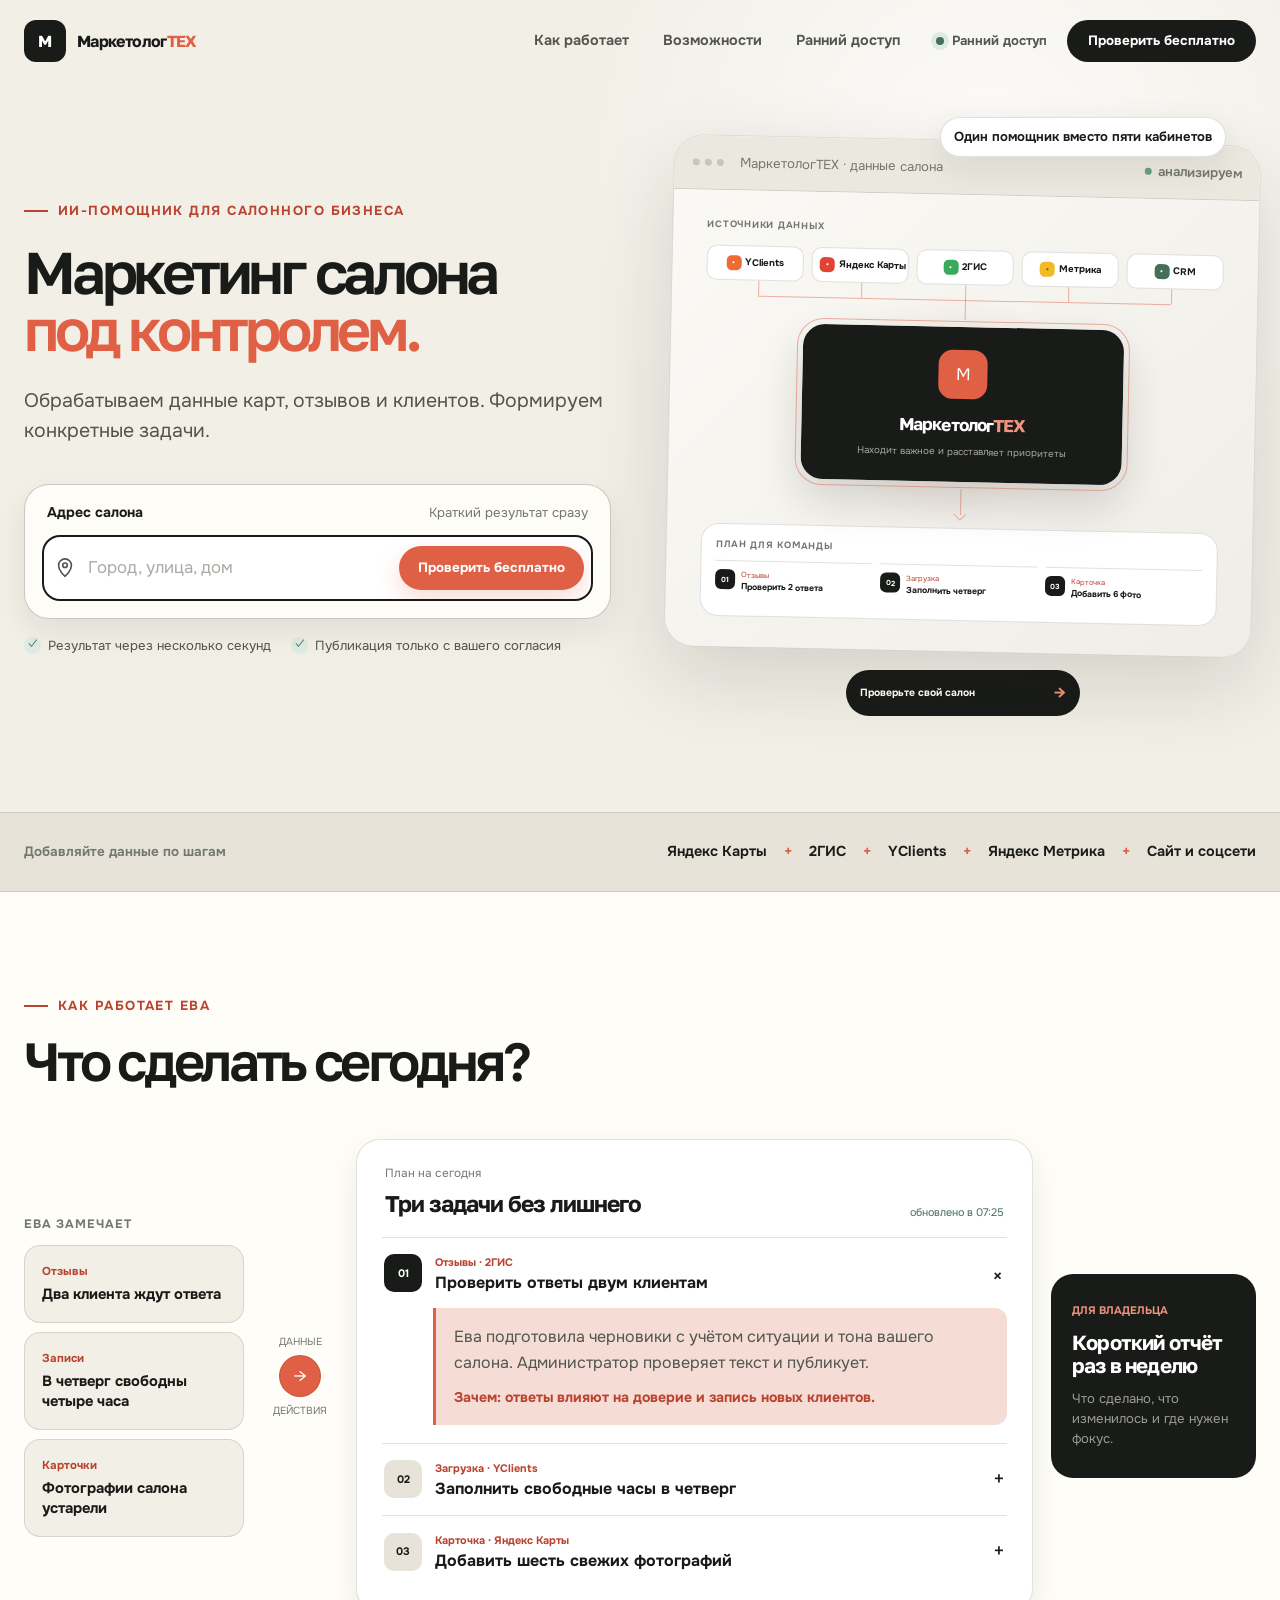
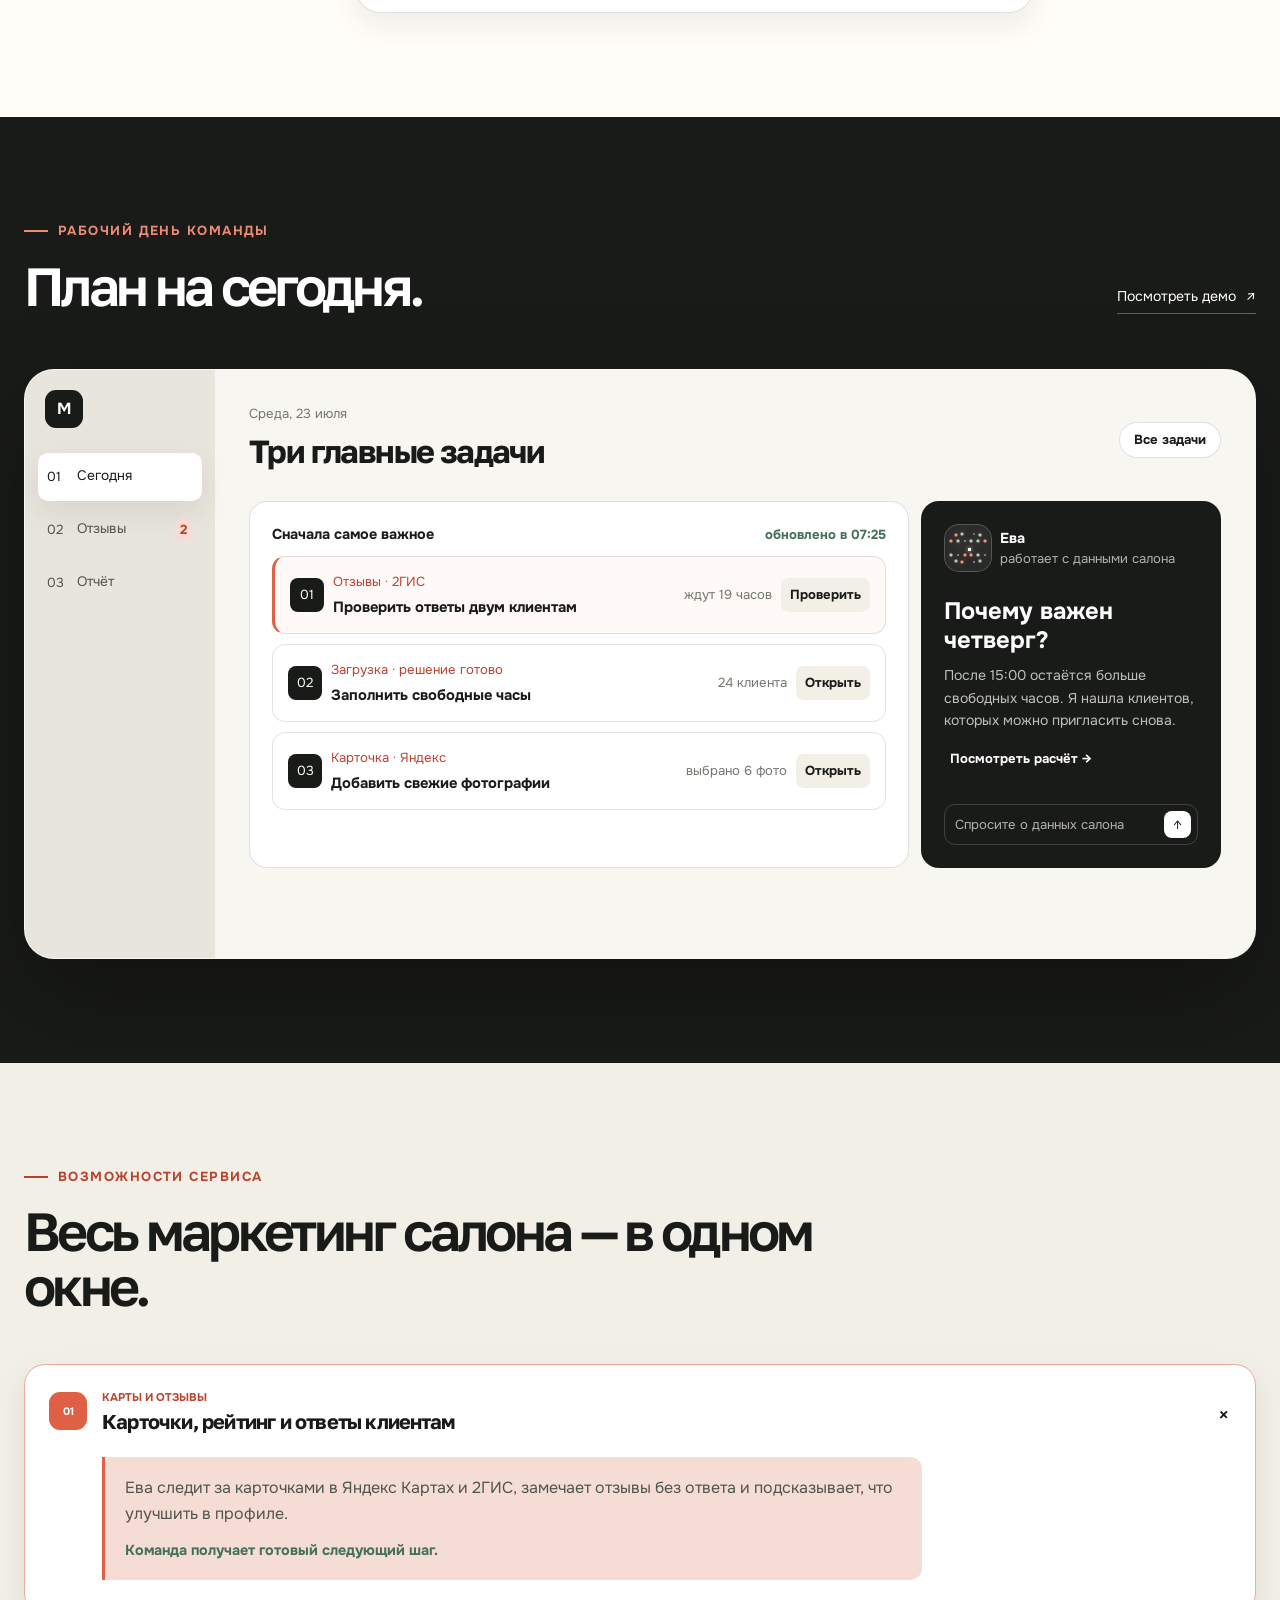
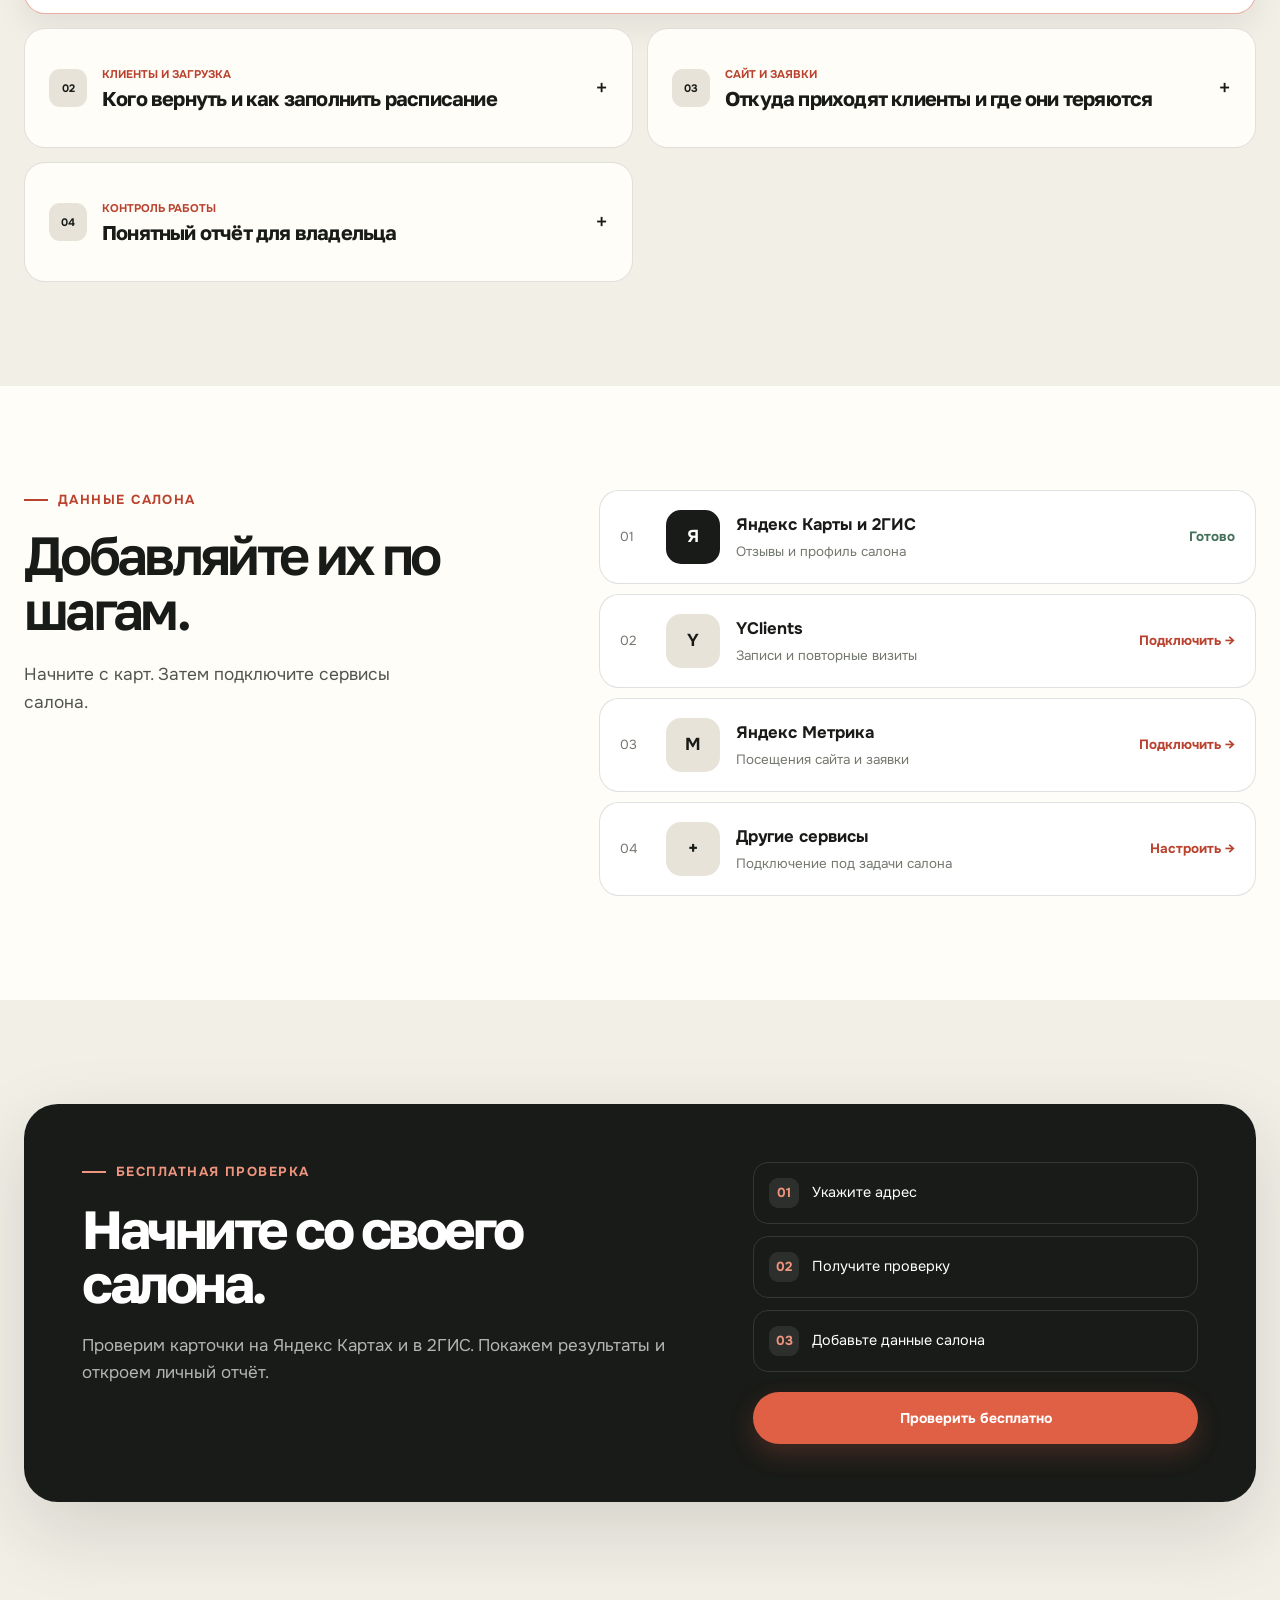
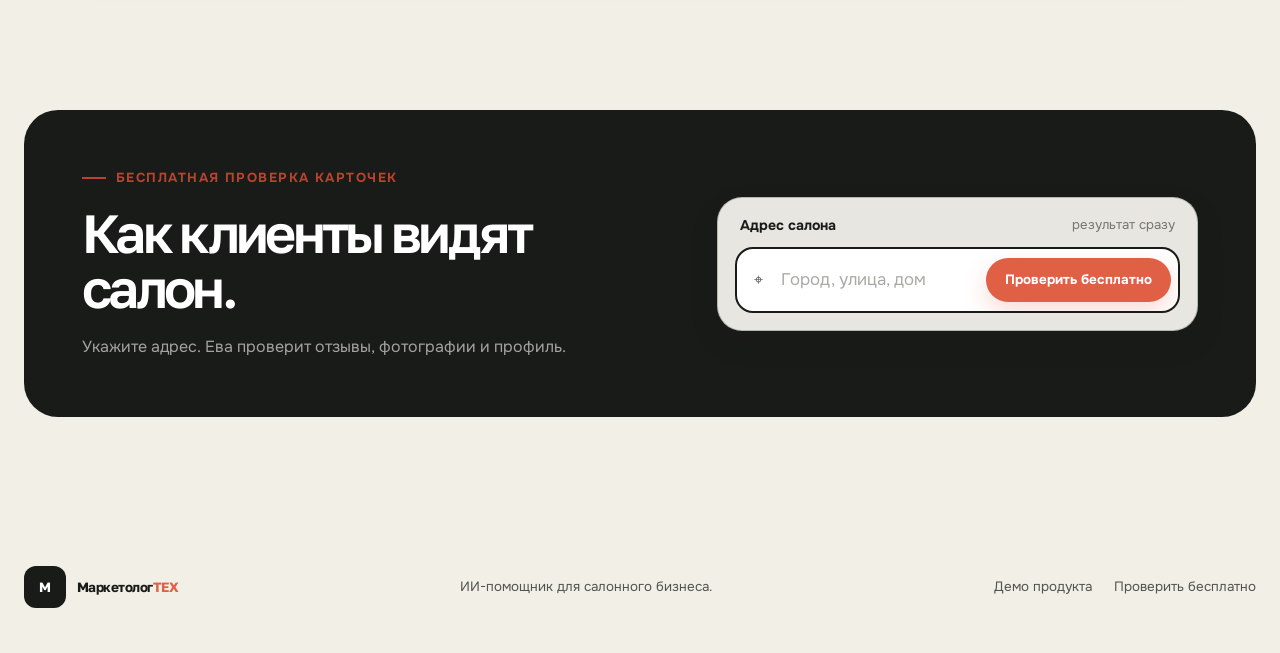
==== commit 0388cef1: "feat: publish v4 landing" ====
--- a/index.html
+++ b/index.html
@@ -72,36 +72,40 @@
           </div>
         </div>
 
-        <div class="hero-product reveal-item" aria-label="Пример бесплатного геоаудита">
-          <div class="product-window">
+        <div class="hero-product reveal-item" aria-label="Схема работы МаркетологТЕХ">
+          <div class="product-window product-window--flow">
             <div class="window-bar">
               <span><i></i><i></i><i></i></span>
-              <p>Проверка карточек · салон «Ирис»</p>
-              <b><i></i> готово</b>
-            </div>
-            <div class="hero-audit-preview">
-              <div class="audit-preview-head">
-                <div class="audit-preview-salon"><span>И</span><div><strong>Салон «Ирис»</strong><small>Яндекс Карты + 2ГИС</small></div></div>
-                <span class="audit-preview-status">Проверено сегодня</span>
+              <p>МаркетологТЕХ · данные салона</p>
+              <b><i></i> анализируем</b>
+            </div>
+            <div class="hero-flow">
+              <div class="hero-flow-sources">
+                <span class="hero-flow-label">Источники данных</span>
+                <div class="hero-flow-source-list">
+                  <span class="flow-source flow-source--y">YClients</span>
+                  <span class="flow-source flow-source--maps">Яндекс Карты</span>
+                  <span class="flow-source flow-source--gis">2ГИС</span>
+                  <span class="flow-source flow-source--metrika">Метрика</span>
+                  <span class="flow-source flow-source--crm">CRM</span>
+                </div>
               </div>
-              <div class="audit-preview-score">
-                <div><span>Оценка карточек</span><strong>67<small>/100</small></strong></div>
-                <p>Начните с ответов на отзывы и новых фотографий.</p>
+              <div class="hero-flow-connector" aria-hidden="true"><i></i><i></i><i></i><i></i><i></i></div>
+              <div class="hero-flow-engine">
+                <span class="brand-mark">М</span>
+                <div><strong>Маркетолог<span>ТЕХ</span></strong><small>Находит важное и расставляет приоритеты</small></div>
               </div>
-              <div class="audit-preview-metrics">
-                <article><span>Рейтинг</span><strong>4,6 ★</strong><small>+0,1 за месяц</small></article>
-                <article><span>Ответы</span><strong>34%</strong><small>цель — 90%</small></article>
-                <article><span>Профиль</span><strong>72%</strong><small>заполнено</small></article>
+              <div class="hero-flow-connector hero-flow-connector--out" aria-hidden="true"><i></i></div>
+              <div class="hero-flow-output">
+                <span class="hero-flow-label">План для команды</span>
+                <article><b>01</b><div><small>Отзывы</small><strong>Проверить 2 ответа</strong></div></article>
+                <article><b>02</b><div><small>Загрузка</small><strong>Заполнить четверг</strong></div></article>
+                <article><b>03</b><div><small>Карточка</small><strong>Добавить 6 фото</strong></div></article>
               </div>
-              <article class="audit-preview-action">
-                <span>Первое действие</span>
-                <div><strong>Ответить на 6 отзывов</strong><small>Ева уже подготовила черновики</small></div>
-                <b>Открыть →</b>
-              </article>
-            </div>
-          </div>
-          <div class="hero-note hero-note--top">Показатели из Яндекс Карт и 2ГИС</div>
-          <div class="hero-note hero-note--bottom">Первая задача уже готова</div>
+            </div>
+          </div>
+          <a class="hero-flow-cta" href="#audit">Проверьте свой салон <b>→</b></a>
+          <div class="hero-note hero-note--top">Один помощник вместо пяти кабинетов</div>
         </div>
       </div>
     </section>
@@ -119,52 +123,30 @@
           <p class="eyebrow">Как работает Ева</p>
           <h2>Что сделать сегодня?</h2>
         </div>
-        <div class="mechanism-map mechanism-map--converter reveal-item" data-source-converter>
-          <div class="source-converter-track">
-            <div class="source-converter" aria-label="МаркетологТЕХ объединяет данные пяти сервисов">
-              <div class="converter-grid" aria-hidden="true"></div>
-
-              <article class="converter-source converter-source--yclients" data-source-chip data-x="-315" data-y="-118">
-                <span>Y</span>
-                <div><strong>YCLIENTS</strong><small>Записи и визиты</small></div>
-              </article>
-              <article class="converter-source converter-source--maps" data-source-chip data-x="-265" data-y="122">
-                <span>Я</span>
-                <div><strong>Яндекс Карты</strong><small>Отзывы и профиль</small></div>
-              </article>
-              <article class="converter-source converter-source--2gis" data-source-chip data-x="285" data-y="-128">
-                <span>2</span>
-                <div><strong>2ГИС</strong><small>Отзывы и рейтинг</small></div>
-              </article>
-              <article class="converter-source converter-source--metrika" data-source-chip data-x="318" data-y="112">
-                <span>М</span>
-                <div><strong>Яндекс Метрика</strong><small>Сайт и заявки</small></div>
-              </article>
-              <article class="converter-source converter-source--crm" data-source-chip data-x="0" data-y="178">
-                <span>+</span>
-                <div><strong>CRM</strong><small>Данные клиентов</small></div>
-              </article>
-
-              <div class="converter-brand" data-converter-brand>
-                <span class="brand-mark">М</span>
-                <div><strong>Маркетолог<span>ТЕХ</span></strong><small>Превращает данные в задачи</small></div>
-              </div>
-              <i class="converter-ring converter-ring--one" aria-hidden="true"></i>
-              <i class="converter-ring converter-ring--two" aria-hidden="true"></i>
-            </div>
-          </div>
-
-          <div class="converter-caption">
-            <span><b>5</b> сервисов салона</span>
-            <i aria-hidden="true">→</i>
-            <span><b>1</b> план действий</span>
-          </div>
-
-          <div class="mechanism-output">
-            <article><span>Команде</span><strong>3 главные задачи</strong><small>на сегодня</small></article>
-            <article><span>К каждой задаче</span><strong>Понятная причина</strong><small>почему это важно</small></article>
-            <article><span>Владельцу</span><strong>Отчёт за неделю</strong><small>работа и результат</small></article>
-          </div>
+        <div class="today-board reveal-item">
+          <aside class="today-signals">
+            <p>Ева замечает</p>
+            <article><span>Отзывы</span><strong>Два клиента ждут ответа</strong></article>
+            <article><span>Записи</span><strong>В четверг свободны четыре часа</strong></article>
+            <article><span>Карточки</span><strong>Фотографии салона устарели</strong></article>
+          </aside>
+          <div class="today-arrow" aria-hidden="true"><span>Данные</span><i>→</i><span>Действия</span></div>
+          <div class="today-tasks">
+            <div class="today-tasks-head"><div><span>План на сегодня</span><strong>Три задачи без лишнего</strong></div><small>обновлено в 07:25</small></div>
+            <details open>
+              <summary><b>01</b><div><small>Отзывы · 2ГИС</small><strong>Проверить ответы двум клиентам</strong></div><i>+</i></summary>
+              <div class="today-task-detail"><p>Ева подготовила черновики с учётом ситуации и тона вашего салона. Администратор проверяет текст и публикует.</p><span>Зачем: ответы влияют на доверие и запись новых клиентов.</span></div>
+            </details>
+            <details>
+              <summary><b>02</b><div><small>Загрузка · YClients</small><strong>Заполнить свободные часы в четверг</strong></div><i>+</i></summary>
+              <div class="today-task-detail"><p>Сервис нашёл клиентов, которые обычно записываются в этот период, и подготовил сегмент для приглашения.</p><span>Зачем: вернуть выручку в часы с низкой загрузкой.</span></div>
+            </details>
+            <details>
+              <summary><b>03</b><div><small>Карточка · Яндекс Карты</small><strong>Добавить шесть свежих фотографий</strong></div><i>+</i></summary>
+              <div class="today-task-detail"><p>Ева показывает, какие фото нужны карточке, чтобы клиент быстрее понял атмосферу и услуги салона.</p><span>Зачем: сильная карточка приводит больше переходов в запись.</span></div>
+            </details>
+          </div>
+          <div class="today-owner"><span>Для владельца</span><strong>Короткий отчёт раз в неделю</strong><p>Что сделано, что изменилось и где нужен фокус.</p></div>
         </div>
       </div>
     </section>
@@ -196,7 +178,7 @@
                 <div class="compact-task"><span class="task-index">03</span><div><i>Карточка · Яндекс</i><strong>Добавить свежие фотографии</strong></div><small>выбрано 6 фото</small><button type="button" data-demo-link="demo.html?screen=geo&amp;task=photos">Открыть</button></div>
               </section>
               <aside class="preview-eva">
-                <div><span class="eva-sigil" aria-hidden="true"><svg viewBox="0 0 40 40"><path d="M12 10h16M12 20h11M12 30h16M12 10v20"></path><circle cx="29" cy="20" r="3"></circle></svg></span><p><strong>Ева</strong><small>работает с данными салона</small></p></div>
+                <div><span class="eva-sigil eva-sigil--orb" aria-hidden="true"><span class="eva-mini-orb"><i style="--x:-12px;--y:-13px;--d:-1.1s"></i><i style="--x:-6px;--y:-14px;--d:-.3s"></i><i style="--x:0;--y:-15px;--d:-1.8s"></i><i style="--x:6px;--y:-14px;--d:-.7s"></i><i style="--x:12px;--y:-13px;--d:-1.4s"></i><i style="--x:-17px;--y:-7px;--d:-.5s"></i><i style="--x:-10px;--y:-7px;--d:-1.6s"></i><i style="--x:-3px;--y:-7px;--d:-.2s"></i><i style="--x:3px;--y:-7px;--d:-1.2s"></i><i style="--x:10px;--y:-7px;--d:-.8s"></i><i style="--x:17px;--y:-7px;--d:-1.9s"></i><i style="--x:-19px;--y:0;--d:-.4s"></i><i style="--x:-12px;--y:0;--d:-1.3s"></i><i style="--x:-5px;--y:0;--d:-.1s"></i><i style="--x:0;--y:0;--d:-1.7s"></i><i style="--x:5px;--y:0;--d:-.6s"></i><i style="--x:12px;--y:0;--d:-1.5s"></i><i style="--x:19px;--y:0;--d:-.9s"></i><i style="--x:-17px;--y:7px;--d:-1.8s"></i><i style="--x:-10px;--y:7px;--d:-.3s"></i><i style="--x:-3px;--y:7px;--d:-1.1s"></i><i style="--x:3px;--y:7px;--d:-.7s"></i><i style="--x:10px;--y:7px;--d:-1.6s"></i><i style="--x:17px;--y:7px;--d:-.2s"></i><i style="--x:-12px;--y:13px;--d:-1.4s"></i><i style="--x:-6px;--y:14px;--d:-.5s"></i><i style="--x:0;--y:15px;--d:-1.9s"></i><i style="--x:6px;--y:14px;--d:-.8s"></i><i style="--x:12px;--y:13px;--d:-1.2s"></i></span></span><p><strong>Ева</strong><small>работает с данными салона</small></p></div>
                 <h3>Почему важен четверг?</h3>
                 <p>После 15:00 остаётся больше свободных часов. Я нашла клиентов, которых можно пригласить снова.</p>
                 <button type="button" data-demo-link="demo.html?task=thursday">Посмотреть расчёт →</button>
@@ -231,13 +213,14 @@
     <section class="section product-areas">
       <div class="shell">
         <div class="compact-heading reveal-item">
-          <p class="eyebrow">Чем поможет Ева</p>
-          <h2>Вас не заменит ИИ.</h2>
-        </div>
-        <div class="capability-grid">
-          <article class="capability-card capability-card--accent reveal-item"><span>01 · Отзывы</span><h3>Ответ клиенту готов</h3><p>Ева учитывает отзыв и стиль общения салона. Администратор проверяет текст и подтверждает публикацию.</p><div class="generated-reply"><small>Ответ Евы</small><p>Ольга, спасибо, что рассказали об ожидании. Мы уже проверили интервалы…</p></div></article>
-          <article class="capability-card reveal-item"><span>02 · Загрузка</span><h3>Кого пригласить снова</h3><p>После подключения YClients Ева находит свободные часы и клиентов, которым пора записаться повторно.</p><div class="capability-result"><strong>24</strong><small>клиента подходят для приглашения</small></div></article>
-          <article class="capability-card capability-card--dark reveal-item"><span>03 · Контроль</span><h3>Что сделала команда</h3><p>Владелец получает короткий отчёт о выполненных задачах и изменениях за неделю.</p><div class="approval-demo"><button data-demo-link="demo.html?screen=reports">Открыть отчёт</button><button data-demo-link="demo.html?screen=tasks">Все задачи</button></div></article>
+          <p class="eyebrow">Возможности сервиса</p>
+          <h2>Весь маркетинг салона — в одном окне.</h2>
+        </div>
+        <div class="capability-accordion reveal-item">
+          <details open><summary><span>01</span><div><small>Карты и отзывы</small><strong>Карточки, рейтинг и ответы клиентам</strong></div><i>+</i></summary><div class="capability-detail"><p>Ева следит за карточками в Яндекс Картах и 2ГИС, замечает отзывы без ответа и подсказывает, что улучшить в профиле.</p><b>Команда получает готовый следующий шаг.</b></div></details>
+          <details><summary><span>02</span><div><small>Клиенты и загрузка</small><strong>Кого вернуть и как заполнить расписание</strong></div><i>+</i></summary><div class="capability-detail"><p>После подключения YClients сервис видит свободные часы, повторные визиты и клиентов, которым пора напомнить о себе.</p><b>Приглашения получают те, кому они действительно актуальны.</b></div></details>
+          <details><summary><span>03</span><div><small>Сайт и заявки</small><strong>Откуда приходят клиенты и где они теряются</strong></div><i>+</i></summary><div class="capability-detail"><p>Данные Метрики помогают увидеть путь клиента: от первого перехода до заявки, и найти точки роста в рекламе и сайте.</p><b>Решения опираются на поведение, а не на догадки.</b></div></details>
+          <details><summary><span>04</span><div><small>Контроль работы</small><strong>Понятный отчёт для владельца</strong></div><i>+</i></summary><div class="capability-detail"><p>Все задачи и изменения собраны в одном отчёте: что сделала команда, что сработало и чему уделить внимание на следующей неделе.</p><b>Владелец видит движение без ручных сводок.</b></div></details>
         </div>
       </div>
     </section>
--- a/assets/css/landing.css
+++ b/assets/css/landing.css
@@ -269,64 +269,137 @@
   .finder-control .button{grid-column:auto;width:auto;min-height:40px;margin:5px;padding-inline:12px}
 }
 
-/* Five salon services become one daily plan */
+/* V4: the product is a data-to-action system, not a geo-audit only. */
 .hero-grid{grid-template-columns:minmax(0,1fr) minmax(520px,1fr)}
 .hero-copy h1{font-size:clamp(3.45rem,4.6vw,4.35rem);line-height:.98}
-.mechanism-map--converter{display:block;margin-top:42px}
-.source-converter-track{height:900px}
-.source-converter{position:sticky;top:108px;height:520px;overflow:hidden;border:1px solid rgba(255,255,255,.1);border-radius:34px;background:radial-gradient(circle at 50% 50%,rgba(223,96,69,.16),transparent 25%),linear-gradient(145deg,#242622 0%,#171916 72%);box-shadow:0 32px 80px rgba(25,27,24,.16)}
-.converter-grid{position:absolute;inset:0;background-image:linear-gradient(rgba(255,255,255,.045) 1px,transparent 1px),linear-gradient(90deg,rgba(255,255,255,.045) 1px,transparent 1px);background-size:42px 42px;mask-image:radial-gradient(circle at center,#000 0,transparent 72%);opacity:.52}
-.converter-source{position:absolute;z-index:1;top:50%;left:50%;display:flex;width:190px;min-height:72px;align-items:center;gap:12px;padding:12px 15px;border:1px solid rgba(255,255,255,.15);border-radius:19px;background:rgba(255,255,255,.96);box-shadow:0 16px 34px rgba(0,0,0,.22);will-change:transform,opacity}
-.converter-source>span{display:grid;width:42px;height:42px;flex:0 0 42px;place-items:center;border-radius:13px;color:#fff;font-family:"Golos Text",sans-serif;font-size:1rem;font-weight:700}
-.converter-source strong,.converter-source small{display:block}
-.converter-source strong{font-size:.82rem;letter-spacing:-.02em}
-.converter-source small{margin-top:3px;color:var(--ink-faint);font-size:.7rem}
-.converter-source--yclients>span{background:#f06a35}
-.converter-source--maps>span{background:#e34335}
-.converter-source--2gis>span{background:#39a95b}
-.converter-source--metrika>span{background:#f1bb28;color:#241f14}
-.converter-source--crm>span{background:var(--sage)}
-.converter-brand{position:absolute;z-index:4;top:50%;left:50%;display:flex;min-width:310px;align-items:center;gap:14px;padding:18px 22px;border:1px solid rgba(255,255,255,.14);border-radius:24px;background:#fff;color:var(--ink);box-shadow:0 26px 70px rgba(0,0,0,.4);transform:translate(-50%,-50%);will-change:transform}
-.converter-brand .brand-mark{width:54px;height:54px;flex:0 0 54px;border-radius:16px;font-size:1.2rem}
-.converter-brand strong,.converter-brand small{display:block}
-.converter-brand strong{font-family:"Golos Text",sans-serif;font-size:1.35rem;letter-spacing:-.05em}
-.converter-brand strong span{color:var(--accent)}
-.converter-brand small{margin-top:4px;color:var(--ink-soft);font-size:.74rem}
-.converter-ring{position:absolute;z-index:2;top:50%;left:50%;border:1px solid rgba(223,96,69,.32);border-radius:50%;pointer-events:none;transform:translate(-50%,-50%)}
-.converter-ring--one{width:260px;height:260px}
-.converter-ring--two{width:390px;height:390px;border-color:rgba(255,255,255,.09)}
-.converter-caption{display:flex;align-items:center;justify-content:center;gap:26px;margin:24px 0 18px;color:var(--ink-soft);font-size:.92rem}
-.converter-caption span{display:flex;align-items:baseline;gap:7px}
-.converter-caption b{color:var(--ink);font-family:"Golos Text",sans-serif;font-size:1.55rem}
-.converter-caption i{color:var(--accent);font-size:1.2rem;font-style:normal}
-.mechanism-map--converter .mechanism-output{grid-template-columns:repeat(3,1fr)}
-.mechanism-map--converter .mechanism-output article{padding:22px 24px}
-.finder-control .cta-full{display:inline!important}
-.finder-control .cta-short{display:none!important}
-
-@media(max-width:1050px){
-  .hero-grid{grid-template-columns:minmax(0,1fr);gap:64px}
-  .source-converter-track{height:800px}
-  .source-converter{height:480px}
-}
-
-@media(max-width:760px){
-  .hero-copy h1{font-size:clamp(2.55rem,11.7vw,3.15rem)}
-  .finder-control{grid-template-columns:38px minmax(0,1fr)}
-  .finder-control .button{grid-column:1/-1;width:calc(100% - 10px);margin:0 5px 5px}
-  .source-converter-track{height:720px}
-  .source-converter{top:82px;height:430px;border-radius:26px}
-  .converter-source{width:142px;min-height:62px;gap:8px;padding:9px 10px;border-radius:16px}
-  .converter-source>span{width:36px;height:36px;flex-basis:36px;border-radius:11px;font-size:.86rem}
-  .converter-source strong{font-size:.68rem}
-  .converter-source small{font-size:.58rem}
-  .converter-brand{min-width:252px;padding:15px 17px;border-radius:20px}
-  .converter-brand .brand-mark{width:46px;height:46px;flex-basis:46px}
-  .converter-brand strong{font-size:1.08rem}
-  .converter-brand small{font-size:.64rem}
-  .converter-ring--one{width:210px;height:210px}
-  .converter-ring--two{width:310px;height:310px}
-  .converter-caption{gap:14px;font-size:.76rem}
-  .converter-caption b{font-size:1.25rem}
-  .mechanism-map--converter .mechanism-output{grid-template-columns:1fr}
-}
+.product-window--flow{transform:rotate(1.2deg);background:#fbfaf6}.hero-flow{display:grid;grid-template-columns:25% 6% 32% 6% 31%;align-items:center;min-height:410px;padding:26px 16px;gap:0;background:radial-gradient(circle at 48% 47%,rgba(223,96,69,.12),transparent 31%),linear-gradient(135deg,#faf9f5,#efede6)}.hero-flow-sources,.hero-flow-engine,.hero-flow-output{min-width:0}
+.hero-flow-label{display:block;color:var(--ink-faint);font-size:.58rem;font-weight:700;letter-spacing:.08em;text-transform:uppercase}.hero-flow-source-list{display:grid;gap:7px;margin-top:13px}.flow-source{display:block;padding:8px 10px;border:1px solid var(--line);border-radius:10px;background:#fff;font-size:.62rem;font-weight:700}.flow-source::before{display:inline-grid;width:17px;height:17px;margin-right:7px;place-items:center;border-radius:5px;color:#fff;font-size:.48rem;content:"•"}.flow-source--y::before{background:#f06a35}.flow-source--maps::before{background:#e34335}.flow-source--gis::before{background:#39a95b}.flow-source--metrika::before{background:#f1bb28;color:#6b4b11}.flow-source--crm::before{background:var(--sage)}
+.hero-flow-connector{display:grid;gap:14px}.hero-flow-connector i{display:block;height:1px;background:linear-gradient(90deg,rgba(25,27,24,.12),var(--accent));transform:scaleX(1.2)}.hero-flow-connector--out{gap:0}.hero-flow-connector--out i::after{display:block;margin-top:-5px;color:var(--accent);content:"›";font-size:1.2rem;text-align:right}.hero-flow-engine{position:relative;padding:25px 18px;border:1px solid rgba(25,27,24,.13);border-radius:22px;background:var(--ink);color:#fff;box-shadow:0 20px 45px rgba(25,27,24,.16);text-align:center}.hero-flow-engine::before{position:absolute;inset:-7px;border:1px solid rgba(223,96,69,.38);border-radius:27px;content:""}.hero-flow-engine .brand-mark{width:49px;height:49px;margin:0 auto 13px;border-radius:14px;background:var(--accent);font-size:1.05rem}.hero-flow-engine strong,.hero-flow-engine small{display:block}.hero-flow-engine strong{font-family:"Golos Text",sans-serif;font-size:1.08rem;letter-spacing:-.05em}.hero-flow-engine strong span{color:#ef947e}.hero-flow-engine small{margin-top:7px;color:rgba(255,255,255,.61);font-size:.61rem;line-height:1.45}
+.hero-flow-output{padding:14px 12px;border:1px solid var(--line);border-radius:18px;background:#fff}.hero-flow-output article{display:flex;align-items:center;gap:7px;margin-top:8px;padding:8px 0;border-top:1px solid var(--line)}.hero-flow-output article:first-of-type{margin-top:11px}.hero-flow-output article b{display:grid;width:20px;height:20px;flex:0 0 20px;place-items:center;border-radius:6px;background:var(--ink);color:#fff;font-size:.46rem}.hero-flow-output small,.hero-flow-output strong{display:block}.hero-flow-output small{color:var(--accent-dark);font-size:.47rem}.hero-flow-output strong{margin-top:2px;font-size:.58rem;line-height:1.25;overflow-wrap:anywhere}.hero-flow-cta{display:flex;align-items:center;justify-content:space-between;width:max-content;min-width:234px;margin:18px auto 0;padding:11px 14px;border-radius:999px;background:var(--ink);color:#fff;font-size:.65rem;font-weight:700}.hero-flow-cta b{color:#ef947e;font-size:1rem}
+
+.today-board{display:grid;grid-template-columns:220px 76px minmax(0,1fr) 205px;align-items:center;gap:18px;margin-top:50px}.today-signals{display:grid;gap:9px}.today-signals>p{margin-bottom:3px;color:var(--ink-faint);font-size:.76rem;font-weight:700;letter-spacing:.08em;text-transform:uppercase}.today-signals article{padding:17px;border:1px solid var(--line);border-radius:16px;background:var(--paper)}.today-signals span,.today-signals strong{display:block}.today-signals span{color:var(--accent-dark);font-size:.72rem;font-weight:700}.today-signals strong{margin-top:5px;font-size:.92rem;line-height:1.35}.today-arrow{display:grid;justify-items:center;gap:6px;color:var(--ink-faint);font-size:.64rem;text-transform:uppercase}.today-arrow i{display:grid;width:42px;height:42px;place-items:center;border:1px solid var(--line);border-radius:50%;background:var(--accent);color:#fff;font-size:1.12rem;font-style:normal}.today-tasks{padding:25px;border:1px solid var(--line);border-radius:24px;background:#fff;box-shadow:var(--shadow-sm)}.today-tasks-head{display:flex;align-items:end;justify-content:space-between;gap:10px;padding:0 3px 16px}.today-tasks-head span,.today-tasks-head strong{display:block}.today-tasks-head span{color:var(--ink-faint);font-size:.74rem}.today-tasks-head strong{margin-top:4px;font-family:"Golos Text",sans-serif;font-size:1.42rem;letter-spacing:-.045em}.today-tasks-head>small{color:var(--sage);font-size:.68rem}.today-tasks details{border-top:1px solid var(--line)}.today-tasks summary{display:grid;grid-template-columns:38px 1fr 22px;align-items:center;gap:13px;padding:16px 2px;cursor:pointer;list-style:none}.today-tasks summary::-webkit-details-marker,.capability-accordion summary::-webkit-details-marker{display:none}.today-tasks summary b{display:grid;width:38px;height:38px;place-items:center;border-radius:10px;background:var(--paper-2);font-size:.68rem}.today-tasks details[open] summary b{background:var(--ink);color:#fff}.today-tasks summary small,.today-tasks summary strong{display:block}.today-tasks summary small{color:var(--accent-dark);font-size:.68rem;font-weight:700}.today-tasks summary strong{margin-top:3px;font-size:1rem;line-height:1.25}.today-tasks summary i{font-size:1.35rem;font-style:normal;text-align:right}.today-tasks details[open] summary i{transform:rotate(45deg)}.today-task-detail{margin:-1px 0 18px 51px;padding:16px 18px;border-left:3px solid var(--accent);border-radius:0 12px 12px 0;background:var(--accent-soft);color:var(--ink-soft);font-size:1rem;line-height:1.6}.today-task-detail span{display:block;margin-top:11px;color:var(--accent-dark);font-size:.88rem;font-weight:700}.today-owner{padding:28px 21px;border-radius:22px;background:var(--ink);color:#fff}.today-owner span,.today-owner strong{display:block}.today-owner span{color:#ef947e;font-size:.68rem;font-weight:700;text-transform:uppercase}.today-owner strong{margin-top:13px;font-family:"Golos Text",sans-serif;font-size:1.28rem;letter-spacing:-.04em;line-height:1.12}.today-owner p{margin-top:11px;color:rgba(255,255,255,.57);font-size:.82rem;line-height:1.55}
+
+.capability-accordion{display:grid;grid-template-columns:repeat(2,1fr);gap:14px;margin-top:50px}.capability-accordion details{min-height:0;align-self:start;border:1px solid var(--line);border-radius:21px;background:var(--surface);transition:.2s var(--ease)}.capability-accordion details:not([open]) summary{min-height:118px}.capability-accordion details[open]{grid-column:span 2;min-height:250px;border-color:rgba(223,96,69,.52);background:#fff;box-shadow:var(--shadow-sm)}.capability-accordion summary{display:grid;grid-template-columns:38px 1fr 24px;align-items:center;gap:15px;padding:24px;cursor:pointer;list-style:none}.capability-accordion summary>span{display:grid;width:38px;height:38px;place-items:center;border-radius:11px;background:var(--paper-2);font-size:.68rem;font-weight:700}.capability-accordion details[open] summary>span{background:var(--accent);color:#fff}.capability-accordion summary small,.capability-accordion summary strong{display:block}.capability-accordion summary small{color:var(--accent-dark);font-size:.7rem;font-weight:700;text-transform:uppercase}.capability-accordion summary strong{margin-top:4px;font-family:"Golos Text",sans-serif;font-size:1.25rem;letter-spacing:-.04em;line-height:1.15}.capability-accordion summary i{font-size:1.5rem;font-style:normal;text-align:right}.capability-accordion details[open] summary i{transform:rotate(45deg)}.capability-detail{max-width:820px;margin:0 24px 24px 77px;padding:18px 20px;border-left:3px solid var(--accent);border-radius:0 12px 12px 0;background:var(--accent-soft);color:var(--ink-soft);font-size:1rem;line-height:1.62}.capability-detail b{display:block;margin-top:12px;color:var(--sage);font-size:.9rem}
+
+@media(max-width:1050px){.hero-grid{grid-template-columns:minmax(0,1fr);gap:64px}.hero-product{max-width:760px}.today-board{grid-template-columns:210px 60px minmax(0,1fr)}.today-owner{grid-column:3}.capability-accordion{grid-template-columns:1fr 1fr}}
+@media(max-width:760px){.hero-copy h1{font-size:clamp(2.55rem,11.7vw,3.15rem)}.finder-control{grid-template-columns:38px minmax(0,1fr)}.finder-control .button{grid-column:1/-1;width:calc(100% - 10px);margin:0 5px 5px}.hero-flow{grid-template-columns:1fr;gap:15px;min-height:0;padding:20px}.hero-flow-connector{display:none}.hero-flow-source-list{grid-template-columns:1fr 1fr;gap:6px}.flow-source{padding:7px;font-size:.64rem}.hero-flow-engine{padding:18px}.hero-flow-output{padding:13px}.hero-flow-cta{width:100%;margin-top:14px}.today-board{grid-template-columns:1fr;gap:16px;margin-top:35px}.today-arrow{display:flex;justify-content:center;align-items:center}.today-arrow i{transform:rotate(90deg)}.today-owner{grid-column:auto}.today-tasks{padding:17px}.today-tasks-head{align-items:start;flex-direction:column}.today-tasks summary strong{font-size:.94rem}.today-task-detail{margin-left:37px;padding:14px 15px;font-size:1rem}.today-task-detail span{font-size:.86rem}.capability-accordion{grid-template-columns:1fr;margin-top:35px}.capability-accordion details[open]{grid-column:auto}.capability-accordion summary{padding:18px}.capability-accordion summary strong{font-size:1.08rem}.capability-detail{margin:0 18px 18px 63px;padding:15px;font-size:1rem}.capability-detail b{font-size:.9rem}}
+
+/* Vertical data flow in the hero: sources → МаркетологТЕХ → team plan. */
+.hero-flow{grid-template-columns:1fr;grid-template-rows:auto 52px auto 52px auto;min-height:0;aspect-ratio:3/4;padding:34px;gap:0;justify-items:stretch}
+.hero-flow-sources,.hero-flow-output{width:100%}
+.hero-flow-source-list{grid-template-columns:repeat(5,minmax(0,1fr));gap:8px;margin-top:13px}
+.flow-source{min-width:0;padding:9px 7px;font-size:.6rem;text-align:center;white-space:nowrap}
+.flow-source::before{width:15px;height:15px;margin-right:4px}
+.hero-flow-connector{display:grid;width:100%;height:52px;grid-template-columns:repeat(5,1fr);align-items:stretch;gap:0}
+.hero-flow-connector i{width:1px;height:100%;justify-self:center;background:linear-gradient(var(--accent),rgba(25,27,24,.12));transform:none}
+.hero-flow-engine{width:68%;justify-self:center;padding:24px 18px}
+.hero-flow-connector--out{display:grid;grid-template-columns:1fr;height:52px}
+.hero-flow-connector--out i{height:100%;background:linear-gradient(var(--accent),rgba(25,27,24,.12))}
+.hero-flow-connector--out i::after{margin:0 0 -8px;color:var(--accent);content:"↓";font-size:1.2rem;line-height:1;text-align:center;transform:translateY(100%)}
+.hero-flow-output{display:grid;grid-template-columns:repeat(3,minmax(0,1fr));gap:8px;padding:14px}
+.hero-flow-output>.hero-flow-label{grid-column:1/-1}
+.hero-flow-output article{min-width:0;align-items:start;gap:6px;margin:0;padding:8px 0;border-top:1px solid var(--line)}
+.hero-flow-output article:first-of-type{margin-top:0}
+.hero-flow-output strong{font-size:.54rem}
+
+@media(max-width:760px){
+  .hero-flow{grid-template-rows:auto 34px auto 34px auto;min-height:610px;aspect-ratio:auto;padding:22px}
+  .hero-flow-source-list{grid-template-columns:1fr 1fr;gap:7px}
+  .flow-source{padding:8px;font-size:.68rem}
+  .hero-flow-connector{height:34px;grid-template-columns:1fr}
+  .hero-flow-connector i{display:none}
+  .hero-flow-connector i:nth-child(3),.hero-flow-connector--out i{display:block}
+  .hero-flow-connector--out{height:34px}
+  .hero-flow-engine{width:82%}
+  .hero-flow-output{grid-template-columns:1fr;gap:0}
+  .hero-flow-output article{grid-template-columns:25px 1fr;align-items:center;padding:9px 0}
+  .hero-flow-output strong{font-size:.7rem}
+}
+
+/* Keep the vertical story compact: height follows content, not an empty ratio box. */
+.hero-flow{grid-template-rows:auto 36px auto 38px auto;min-height:0;aspect-ratio:auto;align-content:start;padding:28px 34px 30px}
+.hero-flow-connector,.hero-flow-connector--out{height:36px}
+.hero-flow-connector i{height:calc(100% + 2px)}
+.hero-flow-engine{width:88%;padding:22px 18px}
+.hero-flow-connector--out i{position:relative}
+.hero-flow-connector--out i::after{position:absolute;top:100%;left:50%;display:block;margin:0;content:"↓";font-size:1.2rem;line-height:1;transform:translate(-50%,-50%)}
+.hero-flow-output{margin-top:0}
+
+@media(max-width:760px){
+  .hero-flow{grid-template-rows:auto 28px auto 30px auto;min-height:0;padding:20px}
+  .hero-flow-connector,.hero-flow-connector--out{height:28px}
+  .hero-flow-engine{width:82%}
+}
+
+/* A single collector makes every data line visibly join the product. */
+.hero-flow-connector:not(.hero-flow-connector--out){position:relative;display:block;height:52px}
+.hero-flow-connector:not(.hero-flow-connector--out) i{position:absolute;top:0;width:1px;height:20px;background:var(--accent);transform:none}
+.hero-flow-connector:not(.hero-flow-connector--out) i:nth-child(1){left:10%}
+.hero-flow-connector:not(.hero-flow-connector--out) i:nth-child(2){left:30%}
+.hero-flow-connector:not(.hero-flow-connector--out) i:nth-child(3){left:50%}
+.hero-flow-connector:not(.hero-flow-connector--out) i:nth-child(4){left:70%}
+.hero-flow-connector:not(.hero-flow-connector--out) i:nth-child(5){left:90%}
+.hero-flow-connector:not(.hero-flow-connector--out)::before{position:absolute;top:20px;right:10%;left:10%;height:1px;background:var(--accent);content:""}
+.hero-flow-connector:not(.hero-flow-connector--out)::after{position:absolute;top:20px;bottom:-2px;left:50%;width:1px;background:var(--accent);content:""}
+.hero-flow-engine{width:62%}
+.hero-flow-connector--out{position:relative;display:block;height:46px}
+.hero-flow-connector--out i{position:absolute;top:-2px;bottom:auto;left:50%;width:2px;height:34px;background:var(--accent);transform:translateX(-50%)}
+.hero-flow-connector--out i::after{position:absolute;top:100%;left:50%;display:block;width:14px;height:8px;margin:0;background:var(--accent);clip-path:polygon(0 0,100% 0,50% 100%);content:"";transform:translateX(-50%)}
+
+@media(max-width:760px){
+  .hero-flow-connector:not(.hero-flow-connector--out){height:28px}
+  .hero-flow-connector:not(.hero-flow-connector--out)::before,.hero-flow-connector:not(.hero-flow-connector--out)::after{content:none}
+  .hero-flow-connector:not(.hero-flow-connector--out) i{display:none!important}
+  .hero-flow-connector:not(.hero-flow-connector--out) i:nth-child(3){display:block!important;top:0;left:50%;height:30px}
+  .hero-flow-connector--out{height:34px}
+  .hero-flow-connector--out i{top:-2px;height:24px}
+  .hero-flow-engine{width:82%}
+}
+
+/* Leave a clean breathing gap between the arrowhead and the plan card. */
+.hero-flow{grid-template-rows:auto 36px auto 50px auto}
+.hero-flow-connector--out{height:50px}
+
+@media(max-width:760px){
+  .hero-flow{grid-template-rows:auto 28px auto 38px auto}
+  .hero-flow-connector--out{height:38px}
+}
+
+/* Final flow system: shared line weight, exact attachment points, no overlaps. */
+.hero-flow{--flow-line:rgba(223,96,69,.48);grid-template-rows:auto 42px auto 46px auto}
+.hero-flow-engine{width:62%;z-index:1}
+.hero-flow-engine::before{border-color:var(--flow-line)}
+.hero-flow-connector:not(.hero-flow-connector--out){position:relative;display:block;height:42px}
+.hero-flow-connector:not(.hero-flow-connector--out) i{position:absolute;top:0;display:block!important;width:1px;height:15px;background:var(--flow-line);transform:none}
+.hero-flow-connector:not(.hero-flow-connector--out) i:nth-child(1){left:10%}
+.hero-flow-connector:not(.hero-flow-connector--out) i:nth-child(2){left:30%}
+.hero-flow-connector:not(.hero-flow-connector--out) i:nth-child(3){left:50%}
+.hero-flow-connector:not(.hero-flow-connector--out) i:nth-child(4){left:70%}
+.hero-flow-connector:not(.hero-flow-connector--out) i:nth-child(5){left:90%}
+.hero-flow-connector:not(.hero-flow-connector--out)::before{position:absolute;top:15px;right:10%;left:10%;height:1px;background:var(--flow-line);content:""}
+.hero-flow-connector:not(.hero-flow-connector--out)::after{position:absolute;top:15px;bottom:7px;left:50%;width:1px;background:var(--flow-line);content:""}
+.hero-flow-connector--out{position:relative;display:block;height:46px}
+.hero-flow-connector--out i{position:absolute;top:7px;bottom:auto;left:50%;display:block!important;width:1px;height:26px;background:var(--flow-line);transform:translateX(-50%)}
+.hero-flow-connector--out i::after{position:absolute;top:calc(100% - 5px);left:50%;display:block;width:9px;height:9px;margin:0;border-right:1px solid var(--flow-line);border-bottom:1px solid var(--flow-line);background:transparent;clip-path:none;content:"";transform:translateX(-50%) rotate(45deg)}
+
+@media(max-width:760px){
+  .hero-flow{grid-template-rows:auto 30px auto 40px auto}
+  .hero-flow-engine{width:82%}
+  .hero-flow-source-list .flow-source--crm{width:calc(50% - 4px);grid-column:1/-1;justify-self:center}
+  .hero-flow-connector:not(.hero-flow-connector--out){height:30px}
+  .hero-flow-connector:not(.hero-flow-connector--out)::before,.hero-flow-connector:not(.hero-flow-connector--out)::after{content:none}
+  .hero-flow-connector:not(.hero-flow-connector--out) i{display:none!important}
+  .hero-flow-connector:not(.hero-flow-connector--out) i:nth-child(3){top:0;left:50%;display:block!important;height:23px;background:var(--flow-line)}
+  .hero-flow-connector--out{height:40px}
+  .hero-flow-connector--out i{top:7px;height:23px;background:var(--flow-line)}
+}
+
+/* Ева думает: компактная сфера из множества маленьких точек. */
+.preview-eva .eva-sigil--orb{width:48px!important;height:48px!important;flex-basis:48px;border-color:rgba(255,255,255,.22);border-radius:15px!important;background:radial-gradient(circle at 50% 45%,rgba(255,255,255,.12),rgba(255,255,255,.035))!important;overflow:hidden}
+.eva-sigil--orb::after{display:none}
+.eva-mini-orb{position:relative;display:block;width:40px;height:40px}
+.eva-mini-orb i{position:absolute;top:50%;left:50%;display:block;width:3px;height:3px;border-radius:1px;background:rgba(255,255,255,.72);box-shadow:0 0 5px rgba(255,255,255,.18);transform:translate(calc(-50% + var(--x)),calc(-50% + var(--y)));animation:eva-mini-orb-shift 2.8s ease-in-out infinite var(--d)}
+.eva-mini-orb i:nth-child(5n+1),.eva-mini-orb i:nth-child(9n+4){background:#ef947e;box-shadow:0 0 6px rgba(223,96,69,.34)}
+.eva-mini-orb i:nth-child(4n){width:2px;height:2px;opacity:.72}
+@keyframes eva-mini-orb-shift{0%,100%{transform:translate(calc(-50% + var(--x)),calc(-50% + var(--y))) scale(.78);opacity:.38}50%{transform:translate(calc(-50% + var(--x)),calc(-50% + var(--y) - 1px)) scale(1);opacity:1}}
+@media(prefers-reduced-motion:reduce){.eva-mini-orb i{animation:none}}
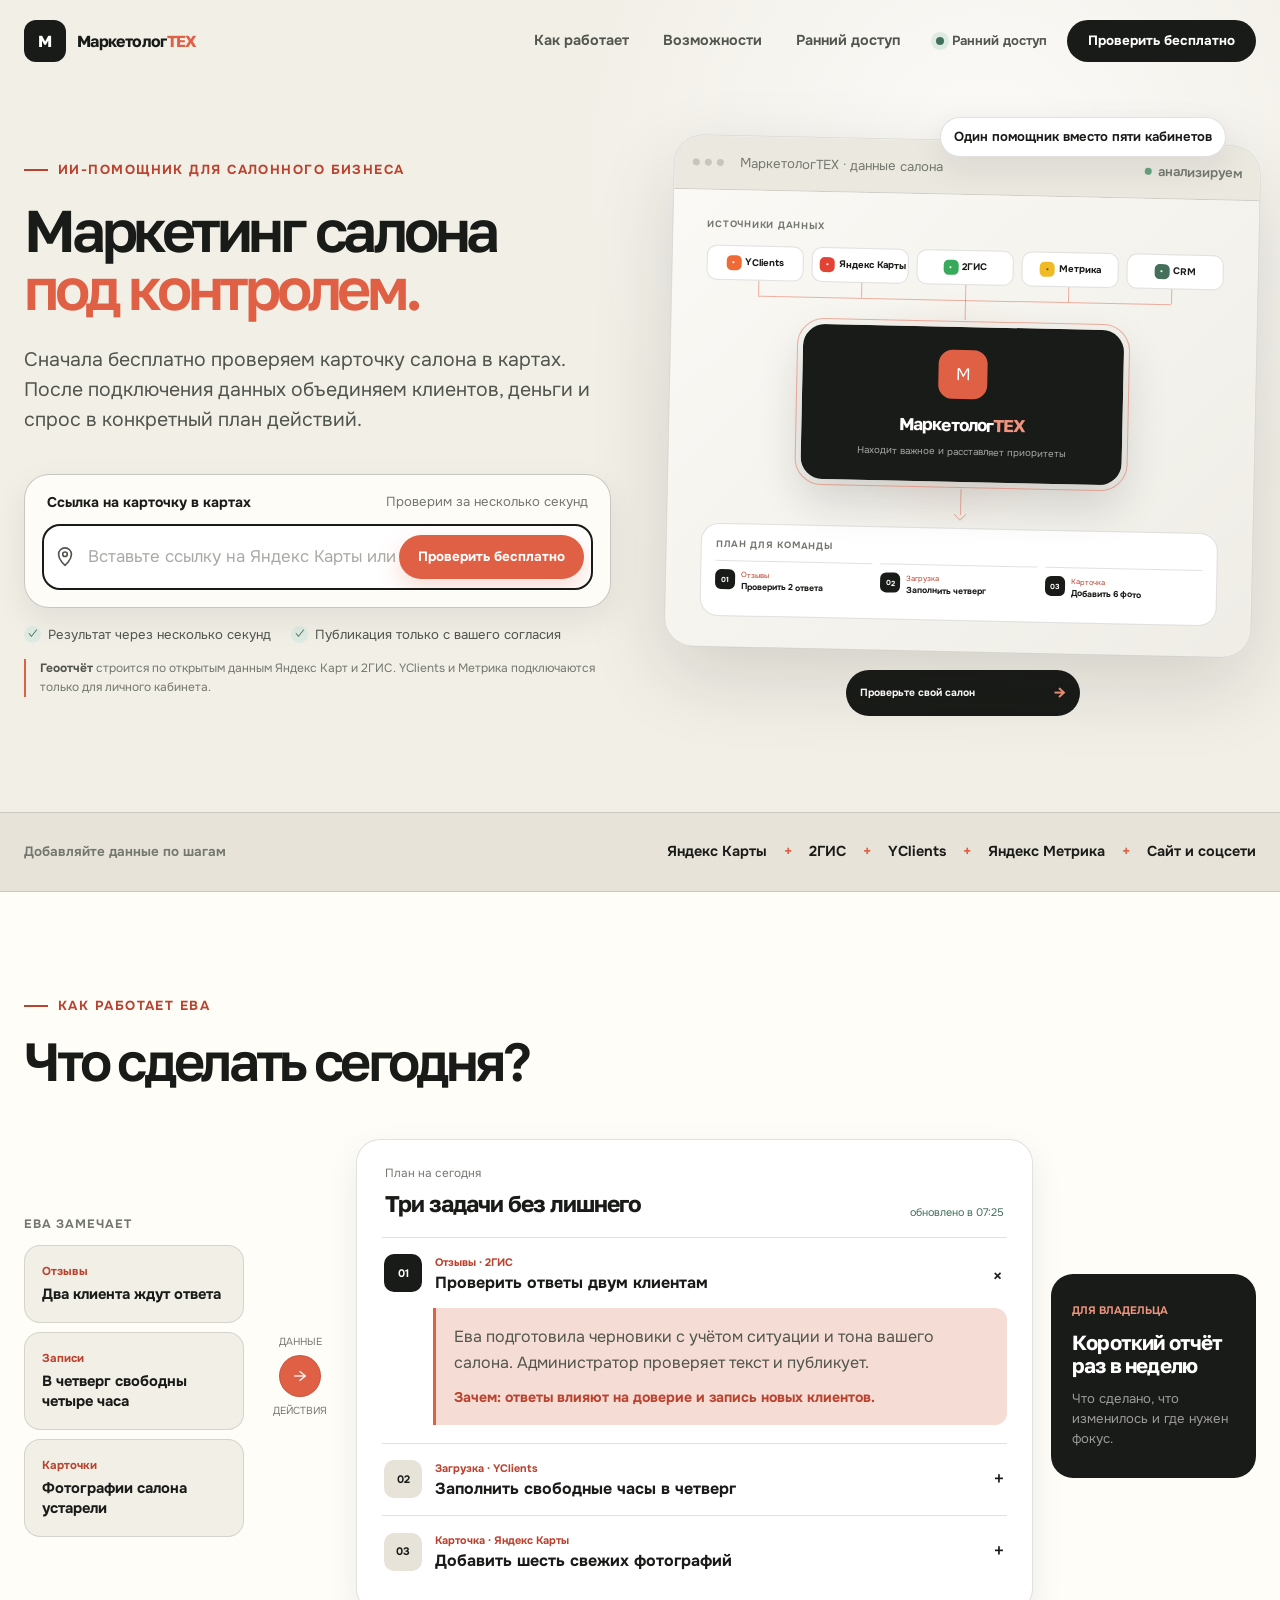
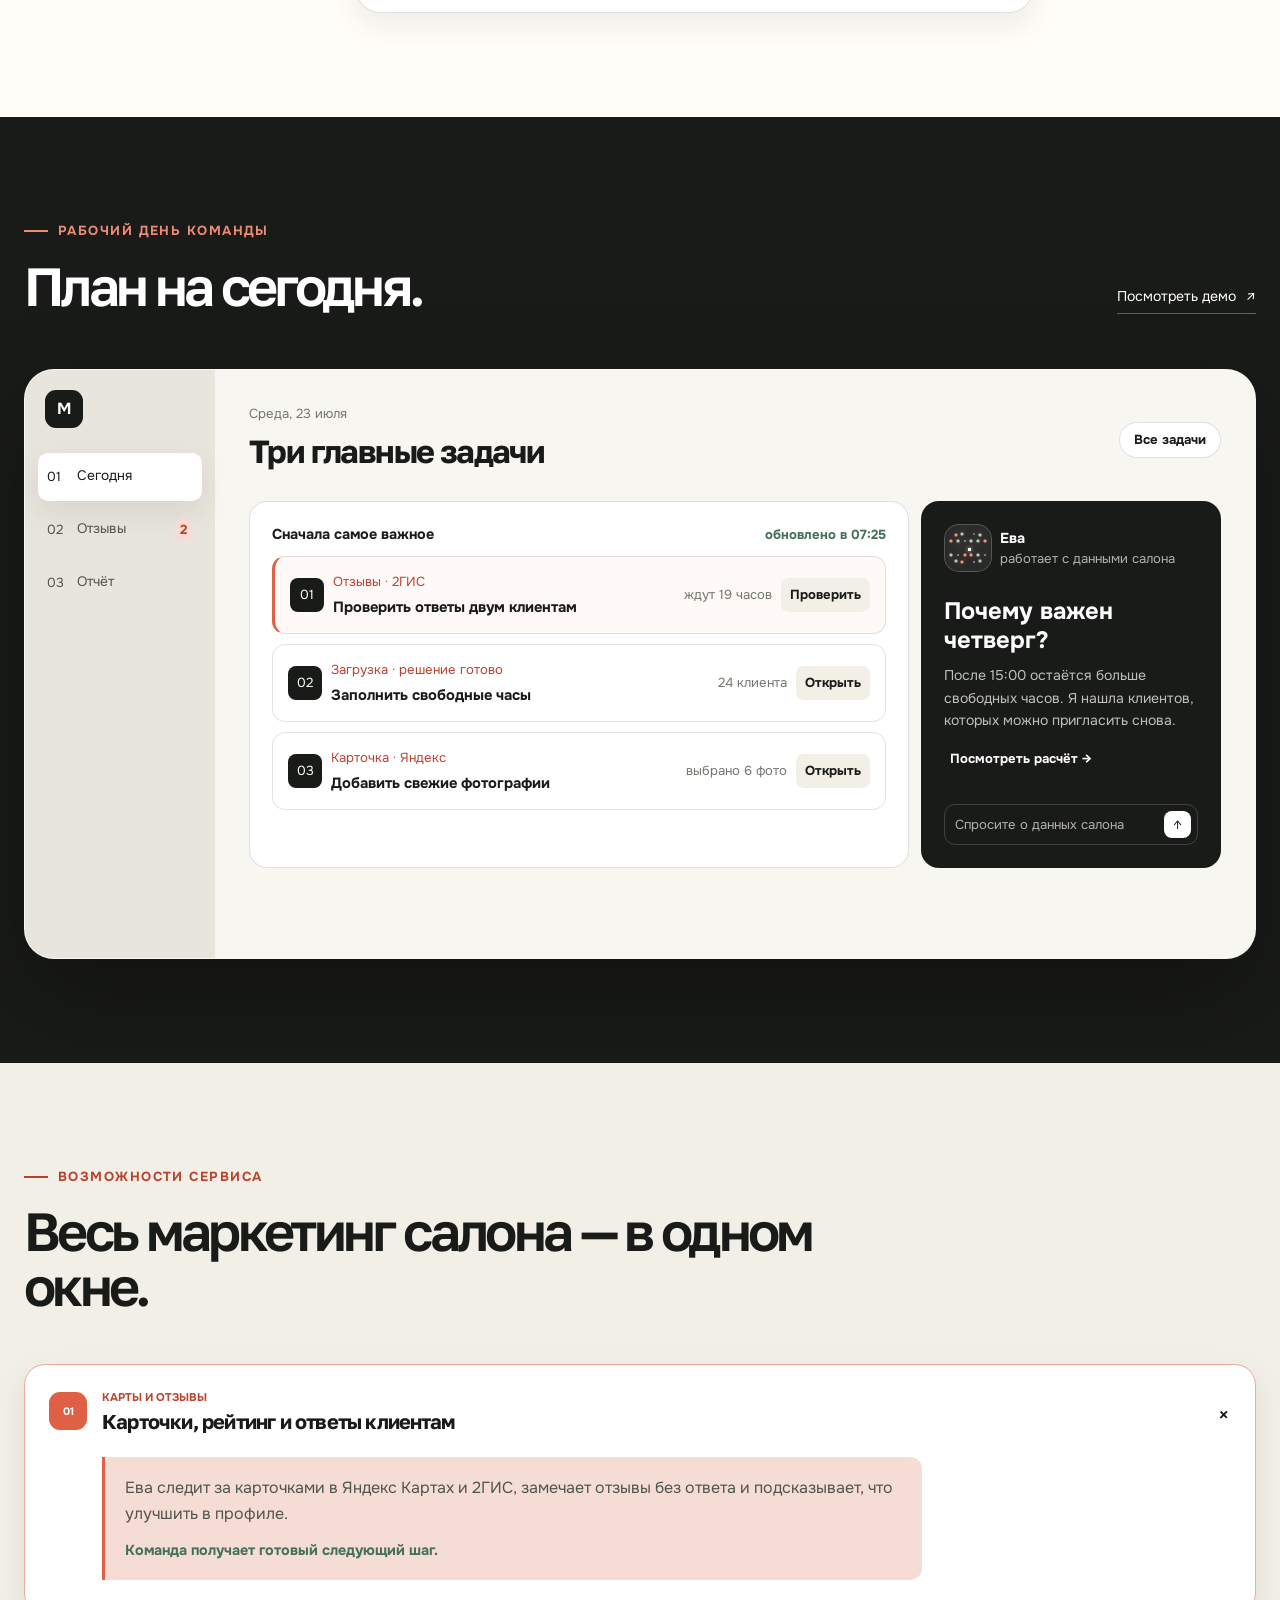
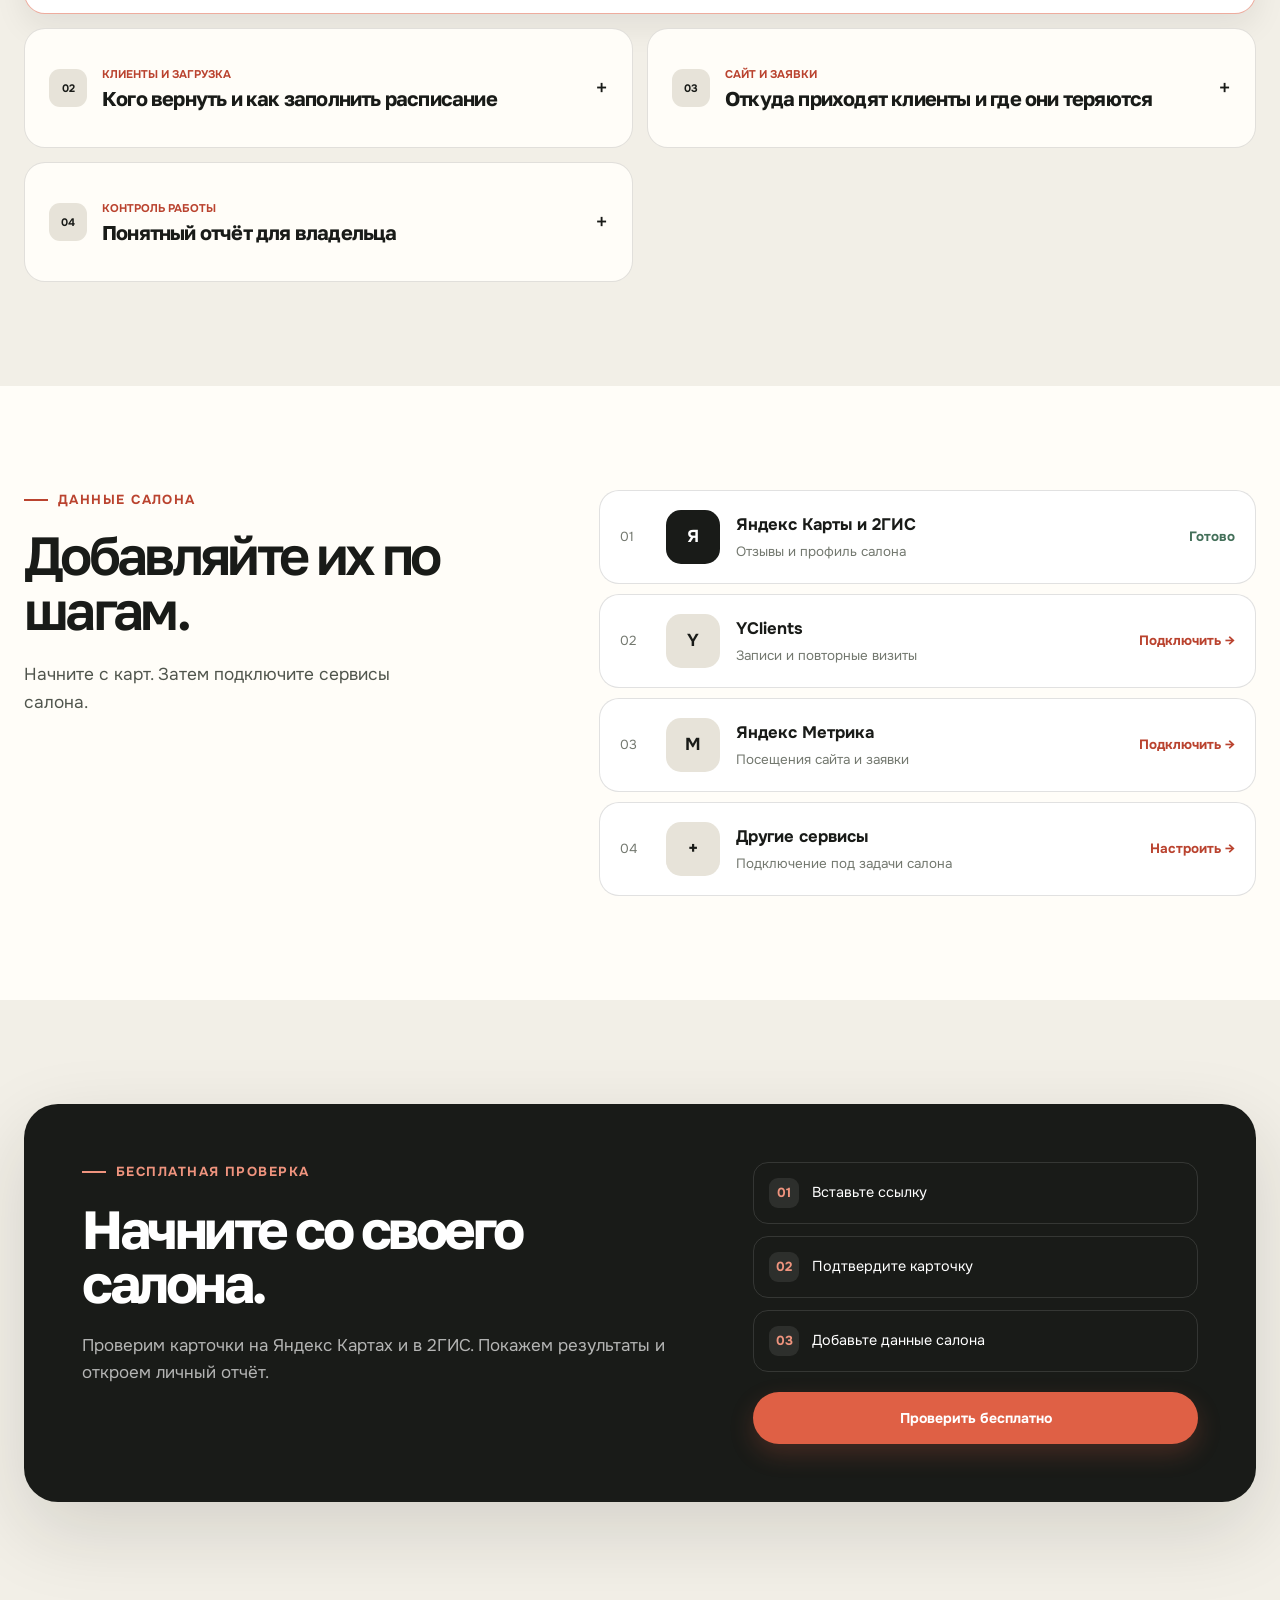
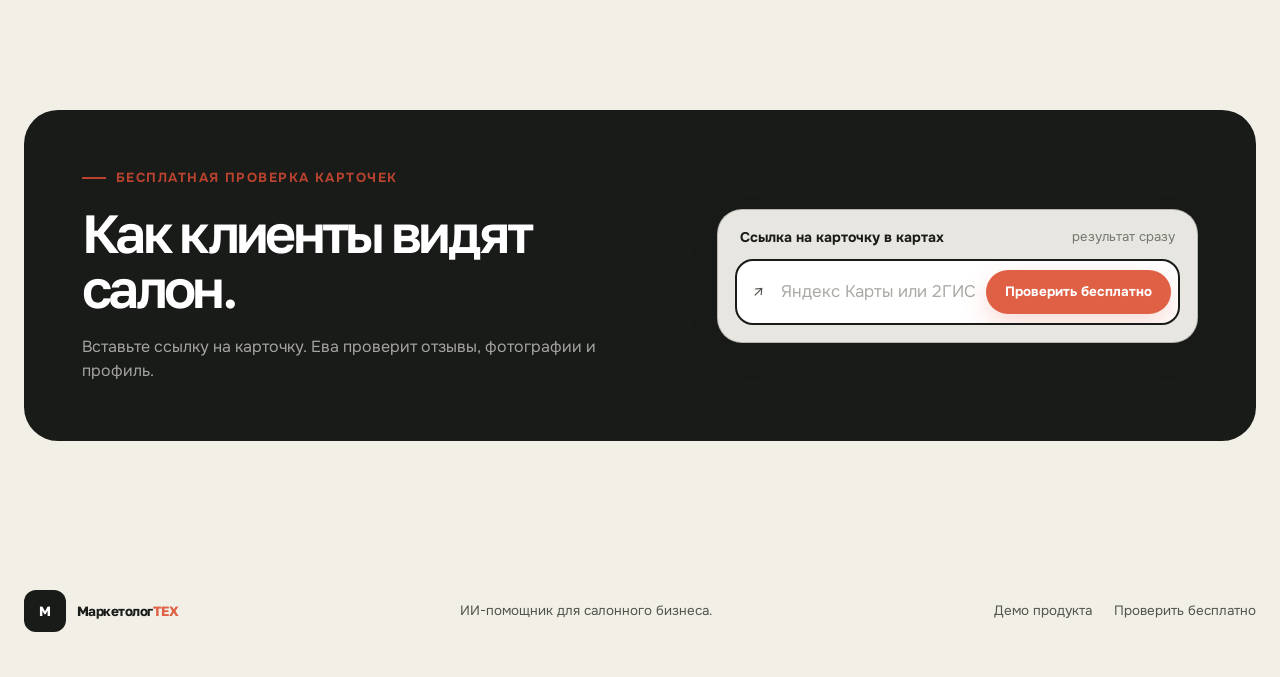
==== commit 774e18fb: "feat: connect dashboard summary states" ====
--- a/index.html
+++ b/index.html
@@ -13,7 +13,7 @@
   <link rel="preconnect" href="https://fonts.googleapis.com">
   <link rel="preconnect" href="https://fonts.gstatic.com" crossorigin>
   <link href="https://fonts.googleapis.com/css2?family=Golos+Text:wght@500;600;700&amp;family=Onest:wght@400;500;600;700&amp;display=swap" rel="stylesheet">
-  <link rel="stylesheet" href="assets/css/landing.css?v=20260725p4">
+  <link rel="stylesheet" href="assets/css/landing-v4.css?v=20260728v5">
 </head>
 <body>
   <header class="site-header" data-header>
@@ -40,28 +40,26 @@
         <div class="hero-copy">
           <p class="eyebrow reveal-item">ИИ-помощник для салонного бизнеса</p>
           <h1 class="reveal-item">Маркетинг салона<br><em>под контролем.</em></h1>
-          <p class="hero-lead reveal-item">Обрабатываем данные карт, отзывов и клиентов. Формируем конкретные задачи.</p>
+          <p class="hero-lead reveal-item">Сначала бесплатно проверяем карточку салона в картах. После подключения данных объединяем клиентов, деньги и спрос в конкретный план действий.</p>
 
           <form class="salon-finder reveal-item" id="hero-audit-form" novalidate>
             <div class="finder-title">
-              <label for="salon-address">Адрес салона</label>
-              <span>Краткий результат сразу</span>
+              <label for="salon-address">Ссылка на карточку в картах</label>
+              <span>Проверим за несколько секунд</span>
             </div>
             <div class="finder-control">
               <span class="finder-pin" aria-hidden="true">
                 <svg viewBox="0 0 24 24" fill="none"><path d="M12 21s7-5.2 7-12a7 7 0 1 0-14 0c0 6.8 7 12 7 12Z"></path><circle cx="12" cy="9" r="2.5"></circle></svg>
               </span>
-              <input id="salon-address" name="address" type="text" placeholder="Город, улица, дом" autocomplete="street-address" aria-autocomplete="list" aria-controls="hero-suggestions" required>
+              <input id="salon-address" name="maps_url" type="url" placeholder="Вставьте ссылку на Яндекс Карты или 2ГИС" autocomplete="url" inputmode="url" aria-autocomplete="none" aria-controls="hero-suggestions" required>
               <button class="button button--accent" type="submit" aria-label="Проверить бесплатно"><span class="cta-full">Проверить бесплатно</span><span class="cta-short" aria-hidden="true">Проверить</span></button>
             </div>
             <div class="salon-suggestions" id="hero-suggestions" role="listbox" hidden>
-              <button type="button" role="option" data-salon="Салон «Ирис»" data-address="Москва, ул. Остоженка, 25">
-                <span class="suggestion-logo">И</span><span><strong>Салон «Ирис»</strong><small>Москва, ул. Остоженка, 25</small></span><i>Яндекс Карты · 2ГИС</i>
+              <div class="suggestion-note"><span class="suggestion-logo">↗</span><span><strong>Поддерживаем Яндекс Карты и 2ГИС</strong><small>Ссылка помогает сразу проверить именно ваш салон</small></span></div>
+              <button type="button" data-manual-salon>
+                <span class="suggestion-logo suggestion-logo--soft">+</span><span><strong>Не нашли свой салон?</strong><small>Укажите название и адрес — проверим карточки отдельно</small></span><i>Указать →</i>
               </button>
-              <button type="button" role="option" data-salon="Студия Iris Beauty" data-address="Москва, Пречистенская наб., 17">
-                <span class="suggestion-logo suggestion-logo--soft">IB</span><span><strong>Студия Iris Beauty</strong><small>Москва, Пречистенская наб., 17</small></span><i>Яндекс Карты</i>
-              </button>
-              <p>На рабочем сайте результаты придут из поиска карт.</p>
+              <p>Не нашли ссылку? Укажите название и город — поможем найти карточку.</p>
             </div>
             <p class="field-message" data-error-for="salon-address" aria-live="polite"></p>
           </form>
@@ -70,6 +68,7 @@
             <span><i>✓</i> Результат через несколько секунд</span>
             <span><i>✓</i> Публикация только с вашего согласия</span>
           </div>
+          <p class="hero-scenario-note reveal-item"><b>Геоотчёт</b> строится по открытым данным Яндекс Карт и 2ГИС. YClients и Метрика подключаются только для личного кабинета.</p>
         </div>
 
         <div class="hero-product reveal-item" aria-label="Схема работы МаркетологТЕХ">
@@ -249,8 +248,8 @@
           <p>Проверим карточки на Яндекс Картах и в 2ГИС. Покажем результаты и откроем личный отчёт.</p>
         </div>
         <div class="pilot-steps">
-          <span><b>01</b> Укажите адрес</span>
-          <span><b>02</b> Получите проверку</span>
+          <span><b>01</b> Вставьте ссылку</span>
+          <span><b>02</b> Подтвердите карточку</span>
           <span><b>03</b> Добавьте данные салона</span>
           <a class="button button--accent" href="#audit">Проверить бесплатно</a>
         </div>
@@ -262,13 +261,14 @@
         <div>
           <p class="eyebrow">Бесплатная проверка карточек</p>
           <h2>Как клиенты видят салон.</h2>
-          <p>Укажите адрес. Ева проверит отзывы, фотографии и профиль.</p>
+          <p>Вставьте ссылку на карточку. Ева проверит отзывы, фотографии и профиль.</p>
         </div>
         <form class="salon-finder salon-finder--bottom" id="bottom-audit-form" novalidate>
-          <div class="finder-title"><label for="bottom-address">Адрес салона</label><span>результат сразу</span></div>
-          <div class="finder-control"><span class="finder-pin" aria-hidden="true">⌖</span><input id="bottom-address" name="address" type="text" placeholder="Город, улица, дом" required><button class="button button--accent" type="submit" aria-label="Проверить бесплатно"><span class="cta-full">Проверить бесплатно</span><span class="cta-short" aria-hidden="true">Проверить</span></button></div>
+          <div class="finder-title"><label for="bottom-address">Ссылка на карточку в картах</label><span>результат сразу</span></div>
+          <div class="finder-control"><span class="finder-pin" aria-hidden="true">↗</span><input id="bottom-address" name="maps_url" type="url" placeholder="Яндекс Карты или 2ГИС" inputmode="url" required><button class="button button--accent" type="submit" aria-label="Проверить бесплатно"><span class="cta-full">Проверить бесплатно</span><span class="cta-short" aria-hidden="true">Проверить</span></button></div>
           <div class="salon-suggestions" id="bottom-suggestions" role="listbox" hidden>
-            <button type="button" role="option" data-salon="Салон «Ирис»" data-address="Москва, ул. Остоженка, 25"><span class="suggestion-logo">И</span><span><strong>Салон «Ирис»</strong><small>Москва, ул. Остоженка, 25</small></span><i>Выбрать →</i></button>
+            <div class="suggestion-note"><span class="suggestion-logo">↗</span><span><strong>Поддерживаем Яндекс Карты и 2ГИС</strong><small>Прямая ссылка исключает ошибку при поиске</small></span></div>
+            <button type="button" data-manual-salon><span class="suggestion-logo suggestion-logo--soft">+</span><span><strong>Не нашли свой салон?</strong><small>Укажите название и адрес — проверим карточки отдельно</small></span><i>Указать →</i></button>
           </div>
           <p class="field-message" data-error-for="bottom-address" aria-live="polite"></p>
         </form>
@@ -292,6 +292,33 @@
         <div class="flow-progress"><i class="is-active"></i><i></i></div>
         <button class="flow-close" type="button" aria-label="Закрыть" data-flow-close>×</button>
       </header>
+
+      <div class="flow-stage" data-flow-stage="manual" hidden>
+        <div class="scan-side">
+          <p class="flow-kicker">Поиск вне базы</p>
+          <h2 id="manual-flow-title">Найдём салон<br>вручную.</h2>
+          <p class="scan-caption"><i></i><span>Сначала сверим название и город, затем подтвердим карточки на картах. Случайную точку не покажем.</span></p>
+        </div>
+        <div class="contact-side">
+          <p class="flow-kicker">Не нашли в списке?</p>
+          <h2>Укажите данные салона</h2>
+          <p>Если карточек нет в нашей базе, найдём их отдельно. Можно добавить прямую ссылку на карту — это ускорит проверку.</p>
+          <form id="manual-salon-form" novalidate>
+            <label for="manual-salon-name">Название салона</label>
+            <input id="manual-salon-name" name="salon_name" type="text" placeholder="Например, Sansmood" autocomplete="organization" required>
+            <label for="manual-salon-city">Город</label>
+            <input id="manual-salon-city" name="city" type="text" placeholder="Москва" autocomplete="address-level2" required>
+            <label for="manual-salon-address">Адрес</label>
+            <input id="manual-salon-address" name="address" type="text" placeholder="Улица, дом" autocomplete="street-address">
+            <label for="manual-yandex-url">Ссылка на Яндекс Карты <small>(необязательно)</small></label>
+            <input id="manual-yandex-url" name="yandex_maps_url" type="url" placeholder="https://yandex.ru/maps/..." inputmode="url">
+            <label for="manual-2gis-url">Ссылка на 2ГИС <small>(необязательно)</small></label>
+            <input id="manual-2gis-url" name="twogis_maps_url" type="url" placeholder="https://2gis.ru/..." inputmode="url">
+            <p class="field-message" id="manual-salon-error" aria-live="polite"></p>
+            <button class="button button--accent button--wide" type="submit">Найти и проверить карточки</button>
+          </form>
+        </div>
+      </div>
 
       <div class="flow-stage is-active" data-flow-stage="collect">
         <div class="scan-side">
@@ -365,6 +392,6 @@
     </section>
   </div>
 
-  <script src="assets/js/landing.js?v=20260725p5"></script>
+  <script src="assets/js/landing.js?v=20260731maps"></script>
 </body>
 </html>
--- a/assets/css/landing-v4.css
+++ b/assets/css/landing-v4.css
@@ -0,0 +1,411 @@
+:root {
+  --paper:#f2efe7;--paper-2:#e7e3d9;--surface:#fffdf8;--white:#fff;--ink:#191b18;--ink-soft:#5d6159;--ink-faint:#91958c;
+  --line:rgba(25,27,24,.13);--line-strong:rgba(25,27,24,.24);--accent:#df6045;--accent-dark:#ba432f;--accent-soft:#f5dcd4;
+  --sage:#44705a;--sage-soft:#deebe3;--amber:#a86b23;--amber-soft:#f4e6cf;--risk:#b94a3b;--risk-soft:#f5ded9;
+  --shadow:0 28px 80px rgba(28,27,23,.14);--shadow-sm:0 12px 32px rgba(28,27,23,.08);--radius:24px;--radius-lg:36px;
+  --shell:1240px;--ease:cubic-bezier(.22,1,.36,1)
+}
+*,*::before,*::after{box-sizing:border-box}
+html{min-width:320px;scroll-behavior:smooth;scroll-padding-top:90px}
+body{margin:0;overflow-x:hidden;background:var(--paper);color:var(--ink);font-family:"Onest",sans-serif;line-height:1.5;-webkit-font-smoothing:antialiased}
+body.flow-open{overflow:hidden}
+h1,h2,h3,h4,p,ul,ol{margin:0}ul,ol{padding:0;list-style:none}button,input,select{font:inherit}button{color:inherit}a{color:inherit;text-decoration:none}img{display:block;max-width:100%}
+.shell{width:min(calc(100% - 48px),var(--shell));margin-inline:auto}.section{padding:118px 0}
+.eyebrow{display:flex;align-items:center;gap:10px;color:var(--accent-dark);font-size:.72rem;font-weight:700;letter-spacing:.11em;text-transform:uppercase}
+.eyebrow::before{width:24px;height:2px;background:currentColor;content:""}
+.button{display:inline-flex;min-height:52px;align-items:center;justify-content:center;padding:0 23px;border:1px solid transparent;border-radius:999px;cursor:pointer;font-size:.88rem;font-weight:700;transition:.22s var(--ease)}
+.button:hover{transform:translateY(-2px)}.button--small{min-height:42px;padding-inline:20px;font-size:.8rem}.button--wide{width:100%}.button--dark{background:var(--ink);color:#fff}.button--accent{background:var(--accent);color:#fff;box-shadow:0 10px 25px rgba(223,96,69,.22)}.button--line{border-color:var(--line-strong);background:#fff}
+.site-header{position:fixed;z-index:50;top:0;right:0;left:0;border-bottom:1px solid transparent;transition:.2s ease}.site-header.is-stuck{border-color:var(--line);background:rgba(242,239,231,.9);backdrop-filter:blur(18px)}
+.header-inner{display:flex;height:82px;align-items:center}.brand{display:flex;align-items:center;gap:11px;font-family:"Golos Text",sans-serif;font-weight:700;letter-spacing:-.04em}.brand-mark{display:grid;width:42px;height:42px;place-items:center;border-radius:12px;background:var(--ink);color:#fff}.brand-name span{color:var(--accent)}
+.main-nav{display:flex;gap:34px;margin-left:auto;color:var(--ink-soft);font-size:.82rem;font-weight:650}.main-nav a:hover{color:var(--ink)}
+.header-actions{display:flex;align-items:center;gap:20px;margin-left:36px}.early-label{display:flex;align-items:center;gap:8px;color:var(--ink-soft);font-size:.72rem;font-weight:650}.early-label i{width:8px;height:8px;border-radius:50%;background:var(--sage);box-shadow:0 0 0 5px var(--sage-soft)}
+.hero{position:relative;padding:150px 0 96px;background:radial-gradient(circle at 77% 20%,rgba(255,255,255,.75),transparent 35%)}
+.hero-grid{display:grid;grid-template-columns:minmax(0,.9fr) minmax(540px,1.1fr);align-items:center;gap:58px}.hero-copy h1{margin-top:22px;font-family:"Golos Text",sans-serif;font-size:clamp(3.4rem,6vw,5.65rem);font-weight:600;letter-spacing:-.072em;line-height:.96}.hero-copy h1 em{color:var(--accent);font-style:normal}.hero-lead{max-width:570px;margin-top:28px;color:var(--ink-soft);font-size:1.15rem;line-height:1.65}
+.salon-finder{position:relative;z-index:7;margin-top:38px;padding:17px;border:1px solid var(--line-strong);border-radius:25px;background:rgba(255,253,248,.9);box-shadow:var(--shadow-sm)}.finder-title{display:flex;align-items:center;justify-content:space-between;padding:0 5px 11px}.finder-title label{font-size:.78rem;font-weight:700}.finder-title span{color:var(--ink-faint);font-size:.68rem}.finder-control{display:grid;grid-template-columns:42px 1fr auto;align-items:center;min-height:64px;border:2px solid var(--ink);border-radius:18px;background:#fff;overflow:hidden}.finder-pin{display:grid;width:42px;place-items:center;color:var(--ink-soft)}.finder-pin svg{width:22px;stroke:currentColor;stroke-width:1.8}.finder-control input{min-width:0;height:62px;border:0;outline:0;background:transparent;font-size:1.05rem}.finder-control input::placeholder{color:#a8aaa4}.finder-control .button{min-height:50px;margin-right:6px;padding-inline:25px}
+.salon-suggestions{position:absolute;z-index:10;top:calc(100% - 8px);right:16px;left:16px;padding:8px;border:1px solid var(--line);border-radius:18px;background:#fff;box-shadow:var(--shadow)}.salon-suggestions button{display:grid;width:100%;grid-template-columns:40px 1fr auto;align-items:center;gap:11px;padding:10px;border:0;border-radius:12px;background:transparent;cursor:pointer;text-align:left}.salon-suggestions button:hover{background:var(--paper)}.suggestion-logo{display:grid;width:40px;height:40px;place-items:center;border-radius:11px;background:var(--ink);color:#fff;font-weight:700}.suggestion-logo--soft{background:var(--accent-soft);color:var(--accent-dark)}.salon-suggestions strong,.salon-suggestions small{display:block}.salon-suggestions strong{font-size:.78rem}.salon-suggestions small,.salon-suggestions button>i{color:var(--ink-faint);font-size:.62rem;font-style:normal}.salon-suggestions>p{padding:7px 10px 3px;color:var(--ink-faint);font-size:.6rem}.field-message{min-height:0;color:var(--risk);font-size:.7rem}.field-message:not(:empty){padding:8px 5px 0}
+.hero-trust{display:flex;gap:20px;margin-top:17px;color:var(--ink-soft);font-size:.7rem}.hero-trust span{display:flex;align-items:center;gap:7px}.hero-trust i{display:grid;width:17px;height:17px;place-items:center;border-radius:50%;background:var(--sage-soft);color:var(--sage);font-size:.58rem;font-style:normal}
+.hero-product{position:relative}.product-window{overflow:hidden;border:1px solid var(--line);border-radius:29px;background:var(--surface);box-shadow:var(--shadow);transform:rotate(1.2deg)}.window-bar{display:flex;height:54px;align-items:center;padding:0 18px;border-bottom:1px solid var(--line);background:#ebe8e0;color:var(--ink-faint);font-size:.62rem}.window-bar>span{display:flex;gap:5px}.window-bar>span i{width:7px;height:7px;border-radius:50%;background:#c9c5ba}.window-bar p{margin-left:16px}.window-bar b{display:flex;align-items:center;gap:6px;margin-left:auto;font-weight:600}.window-bar b i{width:7px;height:7px;border-radius:50%;background:#67a27f}
+.hero-dashboard{display:grid;grid-template-columns:145px 1fr;min-height:500px}.source-stack{padding:20px 13px;border-right:1px solid var(--line);background:#efede6}.source-stack>p{margin:0 6px 12px;color:var(--ink-faint);font-size:.54rem;font-weight:700;letter-spacing:.08em;text-transform:uppercase}.source-chip{display:grid;grid-template-columns:30px 1fr;gap:8px;margin-bottom:7px;padding:9px 8px;border:1px solid var(--line);border-radius:12px;background:rgba(255,255,255,.55)}.source-chip>span{display:grid;width:30px;height:30px;grid-row:span 2;place-items:center;border-radius:9px;background:#ddd9cf;font-size:.64rem;font-weight:700}.source-chip strong{align-self:end;font-size:.62rem}.source-chip i{align-self:start;color:var(--accent-dark);font-size:.48rem;font-style:normal}.source-chip.is-live{background:#fff}.source-chip.is-live>span{background:var(--ink);color:#fff}.source-chip.is-live i{color:var(--sage)}
+.eva-console{padding:26px 24px;background:#faf9f5}.eva-line{display:flex;align-items:center;gap:9px}.eva-line>span{display:grid;width:38px;height:38px;place-items:center;border-radius:12px;background:var(--accent);color:#fff;font-weight:700}.eva-line div{display:grid}.eva-line strong{font-size:.76rem}.eva-line small{color:var(--ink-faint);font-size:.52rem}.eva-line>i{margin-left:auto;padding:4px 8px;border-radius:999px;background:var(--sage-soft);color:var(--sage);font-size:.48rem;font-style:normal;font-weight:700}.eva-console h2{margin-top:25px;font-family:"Golos Text",sans-serif;font-size:1.65rem;letter-spacing:-.05em}.signal-card{margin-top:14px;padding:17px;border:1px solid var(--line);border-radius:17px;background:#fff}.signal-card--risk{border-left:3px solid var(--accent)}.signal-card span{color:var(--accent-dark);font-size:.52rem;font-weight:700;text-transform:uppercase}.signal-card strong,.signal-card p{display:block}.signal-card strong{margin-top:7px;font-size:.82rem}.signal-card p{margin-top:8px;color:var(--ink-soft);font-size:.61rem}.mini-grid{display:grid;grid-template-columns:1fr 1fr;gap:9px;margin-top:10px}.mini-grid article{padding:14px;border:1px solid var(--line);border-radius:15px;background:#fff}.mini-grid span,.mini-grid small{display:block;color:var(--ink-faint);font-size:.5rem}.mini-grid strong{display:block;margin:8px 0 2px;font-family:"Golos Text",sans-serif;font-size:1.18rem}.mini-grid small{color:var(--sage)}.eva-input{display:flex;align-items:center;justify-content:space-between;margin-top:19px;padding:6px 6px 6px 13px;border:1px solid var(--line);border-radius:14px;background:#fff;color:var(--ink-faint);font-size:.58rem}.eva-input button{display:grid;width:30px;height:30px;place-items:center;border:0;border-radius:9px;background:var(--ink);color:#fff}
+.hero-note{position:absolute;padding:9px 13px;border:1px solid var(--line);border-radius:999px;background:#fff;box-shadow:var(--shadow-sm);font-size:.58rem;font-weight:650}.hero-note--top{top:-23px;right:30px}.hero-note--bottom{bottom:-19px;left:92px}
+.source-marquee{border-block:1px solid var(--line);background:#e7e3d9}.source-marquee .shell{display:flex;min-height:78px;align-items:center;justify-content:space-between;gap:30px}.source-marquee p{color:var(--ink-faint);font-size:.68rem}.source-marquee div{display:flex;align-items:center;gap:17px;font-size:.76rem;font-weight:650}.source-marquee i{color:var(--accent);font-style:normal}
+.compact-heading h2,.showcase-heading h2,.integration-copy h2,.pricing-heading h2,.final-audit h2{margin-top:18px;font-family:"Golos Text",sans-serif;font-size:clamp(2.7rem,5.2vw,4.9rem);font-weight:600;letter-spacing:-.068em;line-height:.98}.compact-heading{max-width:790px}
+.mechanism{background:var(--surface)}.mechanism-map{display:grid;grid-template-columns:1fr .8fr 1fr;align-items:stretch;gap:18px;margin-top:58px}.mechanism-sources,.mechanism-output{display:grid;gap:9px}.mechanism-sources article,.mechanism-output article{padding:18px 20px;border:1px solid var(--line);border-radius:18px;background:#fff}.mechanism-sources span,.mechanism-output span{display:block;color:var(--ink-faint);font-size:.58rem}.mechanism-sources strong,.mechanism-output strong{display:block;margin-top:4px;font-size:.9rem}.mechanism-sources i{display:block;margin-top:6px;color:var(--ink-faint);font-size:.55rem;font-style:normal}.mechanism-output small{display:block;margin-top:3px;color:var(--sage);font-size:.55rem}.mechanism-core{display:flex;min-height:330px;flex-direction:column;align-items:center;justify-content:center;padding:30px;border-radius:28px;background:var(--ink);color:#fff;text-align:center}.core-orbit{position:relative;display:grid;width:112px;height:112px;place-items:center;border:1px solid rgba(255,255,255,.2);border-radius:50%}.core-orbit span{display:grid;width:62px;height:62px;place-items:center;border-radius:19px;background:var(--accent);font-size:1.5rem;font-weight:700}.core-orbit i{position:absolute;width:9px;height:9px;border-radius:50%;background:#fff}.core-orbit i:nth-child(2){top:5px;left:22px}.core-orbit i:nth-child(3){right:3px;bottom:31px}.core-orbit i:nth-child(4){bottom:4px;left:25px}.mechanism-core p{margin-top:20px;color:rgba(255,255,255,.55);font-size:.64rem}.mechanism-core strong{max-width:260px;margin-top:6px;font-size:1rem}
+.workspace-showcase{background:var(--ink);color:#fff}.showcase-heading{display:flex;align-items:end;justify-content:space-between;gap:30px}.showcase-heading .eyebrow{color:#ed8b75}.text-link{padding-bottom:6px;border-bottom:1px solid rgba(255,255,255,.3);font-size:.75rem}.text-link span{margin-left:6px}.dashboard-preview{display:grid;grid-template-columns:170px 1fr;min-height:650px;margin-top:55px;overflow:hidden;border:1px solid rgba(255,255,255,.13);border-radius:30px;background:#f7f6f1;color:var(--ink);box-shadow:0 40px 100px rgba(0,0,0,.3)}.preview-nav{display:flex;flex-direction:column;gap:5px;padding:20px 13px;background:#e8e5dc}.preview-mark{display:grid;width:38px;height:38px;margin:0 7px 20px;place-items:center;border-radius:11px;background:var(--ink);color:#fff;font-weight:700}.preview-nav button{display:grid;grid-template-columns:24px 1fr auto;min-height:40px;align-items:center;gap:6px;padding:0 9px;border:0;border-radius:10px;background:transparent;color:var(--ink-soft);font-size:.64rem;text-align:left}.preview-nav button i{font-style:normal}.preview-nav button b{padding:2px 6px;border-radius:999px;background:var(--accent-soft);color:var(--accent-dark);font-size:.48rem}.preview-nav button.is-active{background:#fff;color:var(--ink);box-shadow:var(--shadow-sm)}.preview-workspace{padding:28px}.preview-head{display:flex;align-items:center;justify-content:space-between}.preview-head span,.preview-head strong{display:block}.preview-head span{color:var(--ink-faint);font-size:.58rem}.preview-head strong{margin-top:4px;font-family:"Golos Text",sans-serif;font-size:1.7rem;letter-spacing:-.05em}.preview-head button{min-height:36px;padding:0 14px;border:1px solid var(--line);border-radius:999px;background:#fff;font-size:.6rem;font-weight:700}.preview-summary{display:grid;grid-template-columns:repeat(3,1fr);gap:9px;margin-top:22px}.preview-summary article{padding:16px;border:1px solid var(--line);border-radius:16px;background:#fff}.preview-summary span,.preview-summary small{display:block;color:var(--ink-faint);font-size:.52rem}.preview-summary strong{display:block;margin:10px 0 2px;font-family:"Golos Text",sans-serif;font-size:1.35rem;letter-spacing:-.04em}.preview-summary small{color:var(--sage)}.preview-main{display:grid;grid-template-columns:1fr 260px;gap:12px;margin-top:12px}.preview-calendar,.preview-eva{padding:18px;border:1px solid var(--line);border-radius:18px;background:#fff}.preview-section-title{display:flex;align-items:center;justify-content:space-between;font-size:.66rem;font-weight:700}.preview-section-title b{color:var(--sage);font-size:.52rem}.week-row{display:grid;grid-template-columns:repeat(5,1fr);gap:5px;margin-top:14px}.week-row article{padding:10px 7px;border:1px solid var(--line);border-radius:12px;text-align:center}.week-row span,.week-row strong,.week-row small{display:block}.week-row span,.week-row small{color:var(--ink-faint);font-size:.46rem}.week-row strong{margin:3px 0;font-size:.78rem}.week-row i{display:block;width:19px;height:3px;margin:6px auto;border-radius:2px;background:var(--amber)}.week-row i.is-done{background:var(--sage)}.week-row article.is-today{border-color:var(--accent);background:var(--accent-soft)}.compact-task{display:grid;grid-template-columns:27px 1fr auto auto;align-items:center;gap:9px;margin-top:8px;padding:11px;border:1px solid var(--line);border-radius:13px}.task-index{display:grid;width:27px;height:27px;place-items:center;border-radius:8px;background:var(--ink);color:#fff;font-size:.5rem}.compact-task div i,.compact-task div strong{display:block}.compact-task div i{color:var(--accent-dark);font-size:.45rem;font-style:normal}.compact-task div strong{font-size:.6rem}.compact-task small{color:var(--ink-faint);font-size:.48rem}.compact-task button{padding:7px 9px;border:0;border-radius:8px;background:var(--paper);font-size:.48rem;font-weight:700}.preview-eva{background:var(--ink);color:#fff}.preview-eva>div:first-child{display:flex;align-items:center;gap:8px}.preview-eva>div:first-child>span{display:grid;width:35px;height:35px;place-items:center;border-radius:10px;background:var(--accent);font-weight:700}.preview-eva strong,.preview-eva small{display:block}.preview-eva strong{font-size:.66rem}.preview-eva small{color:rgba(255,255,255,.5);font-size:.47rem}.preview-eva h3{margin-top:25px;font-size:1.12rem;line-height:1.2}.preview-eva>p{margin-top:10px;color:rgba(255,255,255,.6);font-size:.58rem;line-height:1.6}.preview-eva>button{margin-top:16px;border:0;background:transparent;color:#fff;font-size:.56rem;font-weight:700}.preview-chat{display:flex!important;align-items:center!important;justify-content:space-between;margin-top:34px;padding:6px 6px 6px 10px;border:1px solid rgba(255,255,255,.17);border-radius:11px;color:rgba(255,255,255,.5);font-size:.48rem}.preview-chat i{display:grid;width:27px;height:27px;place-items:center;border-radius:8px;background:#fff;color:var(--ink);font-style:normal}
+.product-areas{background:var(--paper)}.area-grid{display:grid;grid-template-columns:1.3fr 1fr 1fr;gap:12px;margin-top:55px}.area-card{min-height:300px;padding:25px;border:1px solid var(--line);border-radius:24px;background:var(--surface)}.area-card--wide{grid-row:span 2;min-height:612px}.area-card>div:first-child{display:flex;align-items:center;justify-content:space-between;color:var(--ink-faint);font-size:.58rem}.area-card h3{max-width:300px;margin-top:32px;font-family:"Golos Text",sans-serif;font-size:1.65rem;letter-spacing:-.05em;line-height:1.08}.area-card>p{margin-top:12px;color:var(--ink-soft);font-size:.74rem}.area-calendar{display:grid!important;grid-template-columns:repeat(5,1fr);gap:7px;margin-top:130px}.area-calendar i{display:grid;min-height:88px;place-items:center;border:1px solid var(--line);border-radius:14px;color:var(--ink-faint);font-size:.56rem;font-style:normal}.area-calendar b{display:grid;width:25px;height:25px;place-items:center;border-radius:50%;background:var(--sage-soft);color:var(--sage)}.area-calendar i.is-active{border-color:var(--accent);background:var(--accent-soft);color:var(--ink)}.area-calendar i.is-active b{background:var(--accent);color:#fff}.area-number{display:flex!important;align-items:end!important;justify-content:flex-start!important;gap:13px!important;margin-top:50px!important}.area-number strong{font-family:"Golos Text",sans-serif;font-size:3.5rem;letter-spacing:-.07em}.area-number span{padding-bottom:9px;color:var(--ink-faint);font-size:.58rem}.area-number b{color:var(--sage)}.area-rating{display:block!important;margin-top:45px!important}.area-rating strong{font-family:"Golos Text",sans-serif;font-size:2.2rem}.area-rating>span{display:block;width:100%;height:6px;margin-top:15px;border-radius:3px;background:var(--paper-2)}.area-rating>span i{display:block;height:100%;border-radius:inherit;background:var(--sage)}.area-rating small{display:block;margin-top:8px;color:var(--ink-faint);font-size:.55rem}.area-tags{display:flex;flex-wrap:wrap;gap:7px;margin-top:44px}.area-tags li{padding:7px 10px;border:1px solid var(--line);border-radius:999px;background:#fff;font-size:.56rem}
+.integration-section{background:var(--surface)}.integration-layout{display:grid;grid-template-columns:.85fr 1.15fr;gap:90px}.integration-copy>p:last-child{max-width:430px;margin-top:24px;color:var(--ink-soft)}.connection-list{display:grid;gap:8px}.connection-list article{display:grid;grid-template-columns:24px 42px 1fr auto;align-items:center;gap:13px;padding:14px 16px;border:1px solid var(--line);border-radius:18px;background:#fff}.connection-list article>span{color:var(--ink-faint);font-size:.54rem}.connection-list article>i{display:grid;width:42px;height:42px;place-items:center;border-radius:12px;background:var(--paper-2);font-style:normal;font-weight:700}.connection-list strong,.connection-list small{display:block}.connection-list strong{font-size:.76rem}.connection-list small{margin-top:2px;color:var(--ink-faint);font-size:.56rem}.connection-list article>b{color:var(--accent-dark);font-size:.58rem}.connection-list article.is-connected>i{background:var(--ink);color:#fff}.connection-list article.is-connected>b{color:var(--sage)}
+.pricing-section{background:var(--paper)}.pricing-heading{display:flex;align-items:end;justify-content:space-between;gap:40px}.pricing-heading>p{max-width:330px;padding-bottom:8px;color:var(--ink-soft)}.pricing-grid{display:grid;grid-template-columns:repeat(3,1fr);gap:12px;margin-top:55px}.price-card{position:relative;display:flex;min-height:440px;flex-direction:column;padding:28px;border:1px solid var(--line);border-radius:25px;background:var(--surface)}.price-card--featured{border:2px solid var(--accent);box-shadow:var(--shadow-sm)}.price-badge{position:absolute;top:-14px;left:24px;padding:7px 12px;border-radius:999px;background:var(--accent);color:#fff;font-size:.55rem;font-weight:700}.price-top{display:flex;justify-content:space-between;color:var(--ink-faint);font-size:.63rem}.price-top i{color:var(--accent-dark);font-style:normal;font-weight:700}.price-card h3{margin-top:38px;font-family:"Golos Text",sans-serif;font-size:2.4rem;letter-spacing:-.06em}.price-card h3 small{margin-left:5px;color:var(--ink-faint);font-family:"Onest";font-size:.62rem;font-weight:500;letter-spacing:0}.price-total{margin-top:6px;color:var(--ink-faint);font-size:.62rem}.price-card ul{display:grid;gap:10px;margin:36px 0 28px;padding-top:22px;border-top:1px solid var(--line);font-size:.67rem}.price-card li::before{margin-right:8px;color:var(--sage);content:"✓"}.price-card .button{margin-top:auto}.pricing-note{margin-top:18px;color:var(--ink-faint);font-size:.62rem;text-align:center}
+.final-audit{padding-top:30px}.final-audit-card{display:grid;grid-template-columns:1fr .85fr;align-items:center;gap:70px;padding:58px;border-radius:34px;background:var(--ink);color:#fff}.final-audit h2{font-size:clamp(2.5rem,4.6vw,4rem)}.final-audit-card>div>p:last-child{margin-top:20px;color:rgba(255,255,255,.6)}.salon-finder--bottom{margin:0;color:var(--ink)}.site-footer{padding:45px 0}.footer-inner{display:flex;align-items:center;justify-content:space-between;color:var(--ink-soft);font-size:.68rem}.footer-inner>div{display:flex;gap:22px}.footer-inner .brand{color:var(--ink)}
+.audit-flow{position:fixed;z-index:100;inset:0;display:none}.audit-flow.is-open{display:block}.audit-flow-backdrop{position:absolute;inset:0;background:rgba(16,17,15,.67);backdrop-filter:blur(10px)}.audit-flow-panel{position:absolute;inset:18px;overflow:auto;border-radius:32px;background:var(--paper);box-shadow:var(--shadow);animation:flow-in .35s var(--ease)}@keyframes flow-in{from{opacity:0;transform:translateY(16px) scale(.985)}to{opacity:1;transform:none}}
+.flow-header{position:sticky;z-index:4;top:0;display:grid;grid-template-columns:1fr auto 1fr;height:82px;align-items:center;padding:0 34px;border-bottom:1px solid var(--line);background:rgba(242,239,231,.92);backdrop-filter:blur(14px)}.flow-progress{display:flex;gap:7px}.flow-progress i{width:110px;height:4px;border-radius:2px;background:var(--paper-2)}.flow-progress i.is-active{background:var(--accent)}.flow-close{justify-self:end;display:grid;width:44px;height:44px;place-items:center;border:1px solid var(--line);border-radius:50%;background:#fff;font-size:1.25rem;cursor:pointer}.flow-stage{display:grid;min-height:calc(100vh - 118px);grid-template-columns:1fr 1fr}.scan-side,.contact-side{padding:clamp(35px,6vw,84px)}.scan-side{background:var(--ink);color:#fff}.selected-salon{display:flex;align-items:center;gap:15px}.selected-cover{position:relative;width:72px;height:72px;overflow:hidden;border-radius:17px}.selected-cover img{width:100%;height:100%;object-fit:cover}.selected-cover::after{position:absolute;inset:0;background:rgba(0,0,0,.3);content:""}.selected-cover span{position:absolute;z-index:1;right:0;bottom:0;display:grid;width:30px;height:30px;place-items:center;border-radius:10px 0 0 0;background:#fff;color:var(--ink);font-weight:700}.selected-salon small,.selected-salon strong,.selected-salon p{display:block}.selected-salon small{color:rgba(255,255,255,.45);font-size:.58rem}.selected-salon strong{margin-top:3px;font-size:1rem}.selected-salon p{color:rgba(255,255,255,.55);font-size:.65rem}.scan-side>h2{max-width:560px;margin-top:60px;font-family:"Golos Text",sans-serif;font-size:clamp(2.5rem,4.5vw,4.7rem);letter-spacing:-.067em;line-height:.98}.scan-steps{display:grid;gap:4px;max-width:570px;margin-top:45px}.scan-steps li{display:grid;grid-template-columns:34px 1fr;align-items:center;gap:12px;padding:12px;border-radius:14px;color:rgba(255,255,255,.35)}.scan-steps li>i{display:grid;width:34px;height:34px;place-items:center;border:1px solid rgba(255,255,255,.16);border-radius:50%;font-style:normal}.scan-steps strong,.scan-steps small{display:block}.scan-steps strong{font-size:.74rem}.scan-steps small{margin-top:2px;font-size:.56rem}.scan-steps li.is-done{color:rgba(255,255,255,.65)}.scan-steps li.is-done>i{border-color:var(--sage);background:var(--sage);color:#fff}.scan-steps li.is-active{background:rgba(255,255,255,.07);color:#fff}.scan-steps li.is-active>i{border:4px solid rgba(223,96,69,.3);background:var(--accent);box-shadow:inset 0 0 0 4px var(--ink);animation:pulse 1.3s infinite}@keyframes pulse{50%{box-shadow:inset 0 0 0 4px var(--ink),0 0 0 8px rgba(223,96,69,.1)}}.scan-caption{display:flex;gap:9px;max-width:470px;margin-top:36px;color:rgba(255,255,255,.44);font-size:.61rem}.scan-caption i{width:8px;height:8px;flex:0 0 auto;margin-top:5px;border-radius:50%;background:var(--accent)}
+.contact-side{align-self:center;max-width:660px}.flow-kicker{color:var(--accent-dark);font-size:.66rem;font-weight:700;letter-spacing:.08em;text-transform:uppercase}.contact-side>h2,.ready-copy h2{margin-top:15px;font-family:"Golos Text",sans-serif;font-size:clamp(2.4rem,4vw,4rem);letter-spacing:-.065em;line-height:1}.contact-side>p:not(.flow-kicker),.ready-copy>p:not(.flow-kicker){max-width:530px;margin-top:18px;color:var(--ink-soft);font-size:.82rem}.contact-side form{display:grid;gap:9px;margin-top:30px}.contact-side label,.channel-choice legend,.call-time label{font-size:.64rem;font-weight:700}.contact-side input:not([type=checkbox]),.contact-side select{width:100%;height:51px;padding:0 14px;border:1px solid var(--line-strong);border-radius:13px;background:#fff;outline:0}.contact-side input:focus,.contact-side select:focus{border-color:var(--accent);box-shadow:0 0 0 3px rgba(223,96,69,.12)}.channel-choice{display:grid;grid-template-columns:repeat(3,1fr);gap:6px;margin:8px 0 4px;padding:0;border:0}.channel-choice legend{grid-column:1/-1;margin-bottom:4px}.channel-choice button{min-height:45px;border:1px solid var(--line);border-radius:12px;background:#fff;cursor:pointer;font-size:.65rem;font-weight:700}.channel-choice button.is-active{border-color:var(--ink);background:var(--ink);color:#fff}.call-time{display:grid;gap:8px}.consent-check{display:grid;grid-template-columns:20px 1fr;align-items:start;gap:9px;margin:8px 0;color:var(--ink-soft);font-size:.58rem!important;font-weight:500!important}.consent-check input{width:18px;height:18px;margin:0;accent-color:var(--accent)}
+.flow-ready{grid-template-columns:1.1fr .9fr}.ready-visual{display:flex;flex-direction:column;justify-content:center;padding:70px;background:var(--ink);color:#fff}.ready-score{padding:35px;border:1px solid rgba(255,255,255,.14);border-radius:26px;background:rgba(255,255,255,.05)}.ready-score span,.ready-score strong{display:block}.ready-score span{color:rgba(255,255,255,.52);font-size:.66rem}.ready-score strong{margin-top:20px;font-family:"Golos Text",sans-serif;font-size:5.5rem;letter-spacing:-.07em}.ready-score strong small{font-size:1rem}.ready-score>i{display:block;width:100%;height:8px;margin-top:26px;overflow:hidden;border-radius:4px;background:rgba(255,255,255,.12)}.ready-score>i::after{display:block;width:var(--score);height:100%;border-radius:inherit;background:var(--accent);content:""}.ready-metrics{display:grid;grid-template-columns:repeat(3,1fr);gap:9px;margin-top:12px}.ready-metrics article{padding:18px;border:1px solid rgba(255,255,255,.12);border-radius:17px}.ready-metrics span,.ready-metrics small{display:block;color:rgba(255,255,255,.45);font-size:.52rem}.ready-metrics strong{display:block;margin:11px 0 3px;font-size:1.15rem}.ready-metrics small{color:#e79b85}.ready-copy{align-self:center;padding:60px}.ready-copy ul{display:grid;gap:10px;margin:30px 0}.ready-copy li{display:flex;align-items:center;gap:9px;font-size:.7rem}.ready-copy li i{display:grid;width:20px;height:20px;place-items:center;border-radius:50%;background:var(--sage-soft);color:var(--sage);font-size:.55rem;font-style:normal}.text-button{display:block;margin:15px auto 0;border:0;border-bottom:1px solid var(--line-strong);background:transparent;color:var(--ink-soft);cursor:pointer;font-size:.65rem}
+.reveal-item{opacity:0;transform:translateY(18px);transition:opacity .7s var(--ease),transform .7s var(--ease)}.reveal-item.is-visible{opacity:1;transform:none}
+@media(max-width:1050px){.main-nav{display:none}.hero-grid{grid-template-columns:1fr;gap:70px}.hero-copy{max-width:760px}.hero-product{max-width:760px}.mechanism-map{grid-template-columns:1fr}.mechanism-core{min-height:280px}.dashboard-preview{grid-template-columns:145px 1fr}.preview-main{grid-template-columns:1fr}.preview-eva{min-height:250px}.area-grid{grid-template-columns:1fr 1fr}.area-card--wide{grid-row:auto;grid-column:1/-1;min-height:450px}.area-calendar{margin-top:80px}.integration-layout{grid-template-columns:1fr;gap:50px}.flow-stage{grid-template-columns:1fr}.scan-side{min-height:auto}.scan-side>h2{font-size:3rem}.flow-ready{grid-template-columns:1fr}.ready-visual{min-height:520px}}
+@media(max-width:760px){.shell{width:min(calc(100% - 28px),var(--shell))}.section{padding:84px 0}.site-header{width:100vw;max-width:100vw;overflow:hidden}.header-inner{width:calc(100vw - 28px);min-width:0;height:68px}.brand-name{font-size:.82rem}.brand-mark{width:36px;height:36px}.header-actions{min-width:0;margin-left:auto}.header-actions .button{min-height:38px;padding-inline:14px;font-size:.7rem;white-space:nowrap}.early-label{display:none}.hero{padding:112px 0 74px}.hero-grid{gap:52px}.hero-copy h1{font-size:clamp(2.3rem,11.5vw,3.35rem)}.hero-lead{font-size:.98rem}.finder-title{align-items:flex-start;gap:8px}.finder-title span{text-align:right}.finder-control{grid-template-columns:38px 1fr}.finder-control .button{grid-column:1/-1;width:calc(100% - 10px);margin:0 5px 5px}.finder-control input{height:55px}.hero-trust{flex-direction:column;gap:8px}.hero-product{margin-inline:-5px}.hero-dashboard{grid-template-columns:105px 1fr;min-height:440px}.source-stack{padding:15px 7px}.source-chip{grid-template-columns:25px 1fr;gap:5px;padding:7px 5px}.source-chip>span{width:25px;height:25px}.eva-console{padding:20px 14px}.eva-console h2{font-size:1.35rem}.signal-card{padding:13px}.mini-grid{grid-template-columns:1fr}.mini-grid article:nth-child(2){display:none}.hero-note{display:none}.source-marquee .shell{align-items:flex-start;flex-direction:column;padding-block:20px}.source-marquee div{flex-wrap:wrap;gap:9px;font-size:.65rem}.mechanism-map{margin-top:38px}.showcase-heading{align-items:flex-start;flex-direction:column}.dashboard-preview{grid-template-columns:1fr;min-height:0}.preview-nav{display:flex;overflow:auto;flex-direction:row}.preview-mark{margin:0 8px 0 0;flex:0 0 auto}.preview-nav button{flex:0 0 auto}.preview-workspace{padding:18px}.preview-summary{grid-template-columns:1fr 1fr}.preview-summary article:last-child{display:none}.week-row article:nth-child(n+5){display:none}.week-row{grid-template-columns:repeat(4,1fr)}.compact-task{grid-template-columns:27px 1fr auto}.compact-task small{display:none}.area-grid{grid-template-columns:1fr}.area-card{min-width:0}.area-card--wide{grid-column:auto;min-height:430px}.area-calendar{width:100%;max-width:100%;grid-template-columns:repeat(5,72px);margin-top:60px;overflow:auto}.area-calendar i{min-width:72px}.integration-layout{gap:36px}.connection-list article{grid-template-columns:18px 36px 1fr}.connection-list article>i{width:36px;height:36px}.connection-list article>b{grid-column:3}.pricing-heading{align-items:flex-start;flex-direction:column}.pricing-grid{grid-template-columns:1fr}.final-audit-card{grid-template-columns:1fr;padding:34px 22px}.footer-inner{align-items:flex-start;flex-direction:column;gap:24px}.audit-flow-panel{inset:0;border-radius:0}.flow-header{height:68px;padding:0 15px}.flow-header .brand-name{display:none}.flow-progress i{width:70px}.scan-side,.contact-side,.ready-copy,.ready-visual{padding:34px 22px}.scan-side>h2{margin-top:40px;font-size:2.5rem}.flow-ready{display:block}.ready-score strong{font-size:4rem}.ready-metrics{grid-template-columns:1fr 1fr}.ready-metrics article:last-child{display:none}.channel-choice{grid-template-columns:1fr}.salon-suggestions button{grid-template-columns:36px 1fr}.salon-suggestions button>i{display:none}}
+@media(max-width:470px){.brand{gap:8px}.brand-name{font-size:.72rem}.brand-mark{width:34px;height:34px}.header-actions .button{min-height:36px;padding-inline:11px;font-size:.6rem}.finder-title label{font-size:.68rem}.finder-title span{font-size:.57rem}}
+@media(prefers-reduced-motion:reduce){*{scroll-behavior:auto!important}.reveal-item{opacity:1;transform:none;transition:none}}
+
+[hidden]{display:none!important}
+.eva-orb{position:relative!important;display:block!important;width:26px!important;height:26px!important;flex:0 0 26px!important;border-radius:50%!important;background:radial-gradient(circle at 35% 28%,#ffc2b1 0 8%,#e56b51 38%,#b94330 100%)!important;box-shadow:0 0 0 4px rgba(223,96,69,.09),0 5px 14px rgba(223,96,69,.23)!important;animation:landing-eva-breathe 3.6s ease-in-out infinite}
+.eva-orb::before{position:absolute;top:8px;left:7px;width:2.5px;height:2.5px;border-radius:50%;background:rgba(255,255,255,.82);box-shadow:7px 0 0 rgba(255,255,255,.82);content:""}
+.eva-orb::after{position:absolute;inset:auto auto 6px 8px;width:9px;height:5px;border:0;border-bottom:1.5px solid rgba(255,255,255,.78);border-radius:0 0 8px 8px;content:""}
+@keyframes landing-eva-breathe{50%{box-shadow:0 0 0 5px rgba(223,96,69,.07),0 6px 17px rgba(223,96,69,.3);transform:translateY(-1px)}}
+.analysis-engine{position:relative;display:grid;width:118px;height:118px;place-items:center;border:1px solid rgba(255,255,255,.2);border-radius:28px;background:rgba(255,255,255,.045)}
+.analysis-engine>span{display:grid;width:66px;height:66px;place-items:center;border:1px solid rgba(255,255,255,.16);border-radius:20px;background:#2b2d29;color:#fff;font-size:1.12rem;font-weight:700;box-shadow:inset 0 0 24px rgba(255,255,255,.04)}
+.analysis-engine>i{position:absolute;width:8px;height:8px;border-radius:50%;background:var(--accent)}
+.analysis-engine>i:nth-child(2){top:12px;left:18px}.analysis-engine>i:nth-child(3){right:10px;bottom:25px}.analysis-engine>i:nth-child(4){bottom:9px;left:34px}
+.tour-panel{display:block;padding:28px}.preview-workspace[hidden]{display:none!important}.preview-workspace.is-active{animation:tour-in .3s var(--ease)}@keyframes tour-in{from{opacity:0;transform:translateY(5px)}to{opacity:1;transform:none}}
+.tour-calendar-grid{display:grid;grid-template-columns:repeat(4,1fr);gap:8px;margin-top:28px}.tour-calendar-grid article{padding:17px;border:1px solid var(--line);border-radius:15px;background:#fff}.tour-calendar-grid article.is-active{border-color:var(--accent);background:var(--accent-soft)}.tour-calendar-grid span,.tour-calendar-grid strong{display:block}.tour-calendar-grid span{color:var(--ink-faint);font-size:.52rem}.tour-calendar-grid strong{margin-top:7px;font-size:.68rem}.tour-calendar-grid i{display:block;width:28px;height:4px;margin-top:13px;border-radius:3px;background:var(--amber)}.tour-calendar-grid i.is-good{background:var(--sage)}
+.tour-task{display:grid;grid-template-columns:44px 1fr auto;align-items:center;gap:12px;margin-top:9px;padding:15px;border:1px solid var(--line);border-radius:14px;background:#fff}.tour-task>span{display:grid;width:44px;height:38px;place-items:center;border-radius:10px;background:var(--ink);color:#fff;font-size:.52rem}.tour-task small,.tour-task strong{display:block}.tour-task small{color:var(--accent-dark);font-size:.47rem}.tour-task strong{margin-top:2px;font-size:.66rem}.tour-task button{padding:8px 10px;border-radius:9px;background:var(--paper);font-size:.5rem;font-weight:700}
+.tour-review{max-width:720px;margin-top:28px;padding:22px;border:1px solid var(--line);border-radius:18px;background:#fff}.tour-review>div:first-child{display:flex;align-items:center;gap:10px}.tour-review>div:first-child>span{display:grid;width:38px;height:38px;place-items:center;border-radius:11px;background:var(--accent-soft);color:var(--accent-dark);font-size:.55rem;font-weight:700}.tour-review strong,.tour-review small{display:block}.tour-review strong{font-size:.68rem}.tour-review small{color:var(--ink-faint);font-size:.5rem}.tour-review blockquote{margin:18px 0;color:var(--ink-soft);font-size:.72rem}.tour-draft{padding:14px;border-radius:13px;background:var(--paper)}.tour-draft p{margin-top:6px;font-size:.62rem}.tour-review>button{margin-top:15px;color:var(--accent-dark);font-size:.54rem;font-weight:700}
+.tour-client-metrics{display:grid;grid-template-columns:repeat(3,1fr);gap:9px;margin-top:28px}.tour-client-metrics article{padding:20px;border:1px solid var(--line);border-radius:16px;background:#fff}.tour-client-metrics span,.tour-client-metrics small{display:block;color:var(--ink-faint);font-size:.5rem}.tour-client-metrics strong{display:block;margin:13px 0 4px;font-family:"Golos Text",sans-serif;font-size:1.65rem;letter-spacing:-.05em}.tour-finance-chart{display:flex;height:190px;align-items:end;gap:12px;margin-top:30px;padding:0 22px 25px;border-bottom:1px solid var(--line)}.tour-finance-chart i{width:100%;height:var(--h);border-radius:7px 7px 0 0;background:var(--sage-soft)}.tour-finance-chart i.is-current{background:var(--accent)}
+.capability-grid{display:grid;grid-template-columns:repeat(3,1fr);gap:12px;margin-top:55px}.capability-card{display:flex;min-height:390px;flex-direction:column;padding:28px;border:1px solid var(--line);border-radius:25px;background:var(--surface)}.capability-card>span{color:var(--accent-dark);font-size:.58rem;font-weight:700;text-transform:uppercase}.capability-card h3{max-width:330px;margin-top:30px;font-family:"Golos Text",sans-serif;font-size:1.65rem;letter-spacing:-.05em;line-height:1.08}.capability-card>p{margin-top:14px;color:var(--ink-soft);font-size:.72rem;line-height:1.6}.capability-card--accent{background:var(--accent-soft)}.capability-card--dark{background:var(--ink);color:#fff}.capability-card--dark>p{color:rgba(255,255,255,.55)}.capability-card--dark>span{color:#ef947e}.capability-result{display:flex;align-items:end;gap:12px;margin-top:auto;padding-top:32px}.capability-result strong{font-family:"Golos Text",sans-serif;font-size:2.7rem;letter-spacing:-.07em}.capability-result small{max-width:180px;padding-bottom:7px;color:var(--ink-faint);font-size:.52rem}.generated-reply{margin-top:auto;padding:15px;border-left:3px solid var(--accent);border-radius:13px;background:#fff}.generated-reply small{color:var(--accent-dark);font-size:.48rem;font-weight:700;text-transform:uppercase}.generated-reply p{margin-top:7px;font-size:.6rem}.capability-tags{display:flex;flex-wrap:wrap;gap:7px;margin-top:auto}.capability-tags li{padding:8px 11px;border:1px solid var(--line);border-radius:999px;background:#fff;font-size:.55rem}.approval-demo{display:grid;grid-template-columns:1fr 1fr;gap:7px;margin-top:auto}.approval-demo button{min-height:43px;border-radius:12px;font-size:.58rem;font-weight:700}.approval-demo button:first-child{background:#fff;color:var(--ink)}.approval-demo button:last-child{border:1px solid rgba(255,255,255,.2);color:#fff}
+.ready-primary-action{position:relative;z-index:2}.scan-caption strong{color:#fff;font-variant-numeric:tabular-nums}
+@media(max-width:1050px) and (min-width:761px){.flow-ready{grid-template-columns:.9fr 1.1fr;min-height:calc(100vh - 118px)}.ready-visual{min-height:0;padding:42px}.ready-copy{padding:42px}.ready-score strong{font-size:4.2rem}.ready-metrics{grid-template-columns:1fr}.ready-metrics article:nth-child(n+2){display:none}}
+@media(max-width:1050px){.capability-grid{grid-template-columns:1fr 1fr}.tour-panel{min-height:540px}}
+@media(max-width:760px){.capability-grid{grid-template-columns:1fr}.capability-card{min-height:330px}.tour-panel{min-height:560px;padding:18px}.tour-calendar-grid{grid-template-columns:1fr 1fr}.tour-client-metrics{grid-template-columns:1fr}.tour-task{grid-template-columns:38px 1fr}.tour-task button{grid-column:2;justify-self:start}.flow-ready{min-height:calc(100dvh - 68px);padding-bottom:0}.ready-visual{min-height:220px;padding:20px 22px}.ready-score{padding:18px}.ready-score strong{margin-top:10px;font-size:2.9rem}.ready-score>i{margin-top:14px}.ready-metrics{display:none}.ready-copy{padding:22px}.ready-copy h2{margin-top:9px;font-size:1.8rem}.ready-copy>p:not(.flow-kicker){margin-top:10px;font-size:.72rem}.ready-copy ul{gap:6px;margin:14px 0}.ready-copy li{font-size:.62rem}.ready-primary-action{min-height:52px}.text-button{margin-top:10px}}
+
+/* Product preview mirrors the current dashboard */
+.preview-summary{grid-template-columns:1.12fr repeat(3,1fr)}
+.preview-summary .preview-growth{border-color:#c9d8ce;background:linear-gradient(135deg,#f6faf7 0%,#edf4ef 100%)}
+.preview-summary .preview-growth strong{color:var(--ink);font-size:1.02rem;line-height:1.15}
+.preview-summary .preview-growth small{color:var(--amber)}
+.ready-score>strong{display:flex;align-items:baseline;gap:9px;line-height:.9}
+.ready-score>strong small{display:inline-block;flex:0 0 auto;font-size:clamp(.72rem,.2em,1.1rem);letter-spacing:-.02em;line-height:1}
+@media(prefers-reduced-motion:reduce){.eva-orb{animation:none}}
+@media(max-width:760px){.preview-summary{grid-template-columns:1fr 1fr}.preview-summary .preview-growth{grid-column:1/-1}.preview-summary article:last-child{display:none}.ready-score>strong{gap:6px}}
+
+/* 2026 product reset: readable editorial scale and task-first storytelling */
+body{font-size:16px}
+.section{padding:104px 0}
+.hero{padding-top:140px}
+.hero-grid{grid-template-columns:minmax(0,1.06fr) minmax(500px,.94fr)}
+.hero-copy h1{font-size:clamp(3.05rem,3.7vw,3.4rem);line-height:.98}
+.hero-lead{max-width:620px;font-size:1.22rem;line-height:1.55}
+.eyebrow{font-size:.78rem}
+.main-nav{font-size:.9rem}
+.finder-title label{font-size:.88rem}.finder-title span{font-size:.78rem}
+.hero-trust{font-size:.82rem}
+.compact-heading h2,.showcase-heading h2,.integration-copy h2,.pricing-heading h2,.final-audit h2{font-size:clamp(2.65rem,4.2vw,3.9rem);line-height:1.02}
+
+.hero-audit-preview{padding:28px;background:#faf9f5}
+.audit-preview-head,.audit-preview-salon{display:flex;align-items:center}
+.audit-preview-head{justify-content:space-between;gap:18px}
+.audit-preview-salon{gap:12px}
+.audit-preview-salon>span{display:grid;width:46px;height:46px;place-items:center;border-radius:14px;background:var(--ink);color:#fff;font-weight:700}
+.audit-preview-salon strong,.audit-preview-salon small{display:block}.audit-preview-salon strong{font-size:1rem}.audit-preview-salon small{margin-top:3px;color:var(--ink-faint);font-size:.78rem}
+.audit-preview-status{padding:7px 11px;border-radius:999px;background:var(--sage-soft);color:var(--sage);font-size:.75rem;font-weight:700}
+.audit-preview-score{display:grid;grid-template-columns:.8fr 1.2fr;align-items:end;gap:28px;margin-top:26px;padding:26px;border-radius:22px;background:var(--ink);color:#fff}
+.audit-preview-score span{color:rgba(255,255,255,.56);font-size:.8rem}.audit-preview-score strong{display:block;margin-top:8px;font-family:"Golos Text",sans-serif;font-size:3.8rem;letter-spacing:-.07em;line-height:1}.audit-preview-score strong small{font-size:1rem;letter-spacing:0}
+.audit-preview-score p{max-width:300px;color:rgba(255,255,255,.72);font-size:.95rem;line-height:1.55}
+.audit-preview-metrics{display:grid;grid-template-columns:repeat(3,1fr);gap:10px;margin-top:10px}
+.audit-preview-metrics article{padding:18px;border:1px solid var(--line);border-radius:17px;background:#fff}
+.audit-preview-metrics span,.audit-preview-metrics strong,.audit-preview-metrics small{display:block}.audit-preview-metrics span{color:var(--ink-faint);font-size:.78rem}.audit-preview-metrics strong{margin-top:10px;font-family:"Golos Text",sans-serif;font-size:1.45rem}.audit-preview-metrics small{margin-top:4px;color:var(--sage);font-size:.75rem}
+.audit-preview-action{display:grid;grid-template-columns:auto 1fr auto;align-items:center;gap:15px;margin-top:10px;padding:17px;border-left:3px solid var(--accent);border-radius:16px;background:var(--accent-soft)}
+.audit-preview-action>span{color:var(--accent-dark);font-size:.75rem;font-weight:700;text-transform:uppercase}.audit-preview-action strong,.audit-preview-action small{display:block}.audit-preview-action strong{font-size:.95rem}.audit-preview-action small{margin-top:3px;color:var(--ink-soft);font-size:.78rem}.audit-preview-action b{font-size:.82rem}
+
+.mechanism-sources span,.mechanism-output span{font-size:.76rem}.mechanism-sources strong,.mechanism-output strong{font-size:1.06rem}.mechanism-sources i,.mechanism-output small{font-size:.74rem}.mechanism-core p{font-size:.78rem}.mechanism-core strong{font-size:1.08rem;line-height:1.45}
+.dashboard-preview{grid-template-columns:190px 1fr;min-height:590px}
+.preview-nav button{min-height:48px;font-size:.82rem}.preview-nav button i{font-size:.72rem}
+.preview-workspace{padding:34px}.preview-head span{font-size:.76rem}.preview-head strong{font-size:2rem}.preview-head button{font-size:.76rem}
+.preview-main{grid-template-columns:minmax(0,1fr) 300px;margin-top:26px}
+.preview-calendar,.preview-eva{padding:22px}.preview-section-title{font-size:.84rem}.preview-section-title b{font-size:.72rem}
+.compact-task{grid-template-columns:34px minmax(0,1fr) auto auto;min-height:78px;padding:15px;margin-top:10px}.compact-task--priority{border-left:3px solid var(--accent);background:#fffaf7}.task-index{width:34px;height:34px;font-size:.68rem}.compact-task div i{font-size:.68rem}.compact-task div strong{margin-top:4px;font-size:.86rem}.compact-task small{font-size:.72rem}.compact-task button{font-size:.7rem}
+.eva-mark{display:grid;width:38px;height:38px;place-items:center;border:1px solid rgba(255,255,255,.18);border-radius:12px;background:rgba(255,255,255,.08);color:#f3a08c;font-family:"Golos Text",sans-serif;font-size:.95rem;font-weight:700}
+.preview-eva strong{font-size:.82rem}.preview-eva small{font-size:.68rem}.preview-eva h3{font-size:1.4rem}.preview-eva>p{font-size:.82rem}.preview-eva>button{font-size:.74rem}.preview-chat{font-size:.7rem}
+.tour-client-metrics span,.tour-client-metrics small{font-size:.72rem}.tour-client-metrics strong{font-size:1.55rem}
+.tour-review strong{font-size:.84rem}.tour-review small{font-size:.7rem}.tour-review blockquote{font-size:.9rem}.tour-draft p{font-size:.8rem}
+
+.capability-grid{grid-template-columns:repeat(3,1fr)}
+.capability-card{min-height:420px}.capability-card>span{font-size:.72rem}.capability-card h3{font-size:1.7rem}.capability-card>p{font-size:.92rem}.generated-reply small{font-size:.68rem}.generated-reply p{font-size:.82rem}.capability-result small{font-size:.76rem}
+
+.pilot-section{background:var(--paper)}
+.pilot-card{display:grid;grid-template-columns:1.15fr .85fr;gap:70px;padding:58px;border-radius:34px;background:var(--ink);color:#fff;box-shadow:var(--shadow)}
+.pilot-card h2{max-width:680px;margin-top:20px;font-family:"Golos Text",sans-serif;font-size:clamp(2.6rem,4.2vw,4rem);letter-spacing:-.065em;line-height:1}
+.pilot-card>div>p:last-child{max-width:620px;margin-top:24px;color:rgba(255,255,255,.68);font-size:1.06rem;line-height:1.55}
+.pilot-card .eyebrow{color:#ef947e}.pilot-steps{display:grid;align-content:center;gap:12px}.pilot-steps span{display:flex;align-items:center;gap:13px;padding:15px;border:1px solid rgba(255,255,255,.12);border-radius:15px;font-size:.9rem}.pilot-steps b{display:grid;width:30px;height:30px;place-items:center;border-radius:9px;background:rgba(255,255,255,.09);color:#ef947e;font-size:.72rem}.pilot-steps .button{margin-top:8px}
+
+.audit-teaser{display:grid;grid-template-columns:repeat(3,1fr);gap:8px;margin:24px 0}
+.audit-teaser article{padding:15px;border:1px solid var(--line);border-radius:14px;background:#fff}.audit-teaser strong,.audit-teaser span{display:block}.audit-teaser strong{font-family:"Golos Text",sans-serif;font-size:1.2rem}.audit-teaser span{margin-top:4px;color:var(--ink-soft);font-size:.78rem}
+[data-audit-submit]:disabled{cursor:wait;filter:grayscale(.5);opacity:.55}
+
+@media(max-width:1050px){
+  .hero-grid{grid-template-columns:minmax(0,1fr);gap:64px}
+  .hero-copy,.hero-product{width:100%;max-width:760px;min-width:0}
+  .pilot-card{grid-template-columns:1fr;gap:36px}
+  .capability-grid{grid-template-columns:1fr 1fr}.capability-card:last-child{grid-column:1/-1}
+}
+@media(max-width:760px){
+  .section{padding:76px 0}.hero{padding-top:110px}
+  .hero-grid{gap:46px}.hero-product{max-width:100%;margin-inline:0}.product-window{width:100%;max-width:100%}
+  .hero-copy h1{font-size:clamp(2.55rem,11.7vw,3.15rem)}.hero-lead{font-size:1.05rem}
+  .hero-audit-preview{padding:16px}.audit-preview-head{align-items:flex-start;flex-direction:column}.audit-preview-score{grid-template-columns:1fr;padding:20px}.audit-preview-score strong{font-size:3.2rem}.audit-preview-metrics{grid-template-columns:1fr}.audit-preview-action{grid-template-columns:1fr}.audit-preview-action>b{justify-self:start}
+  .dashboard-preview{grid-template-columns:1fr}.preview-workspace{padding:18px}.preview-main{grid-template-columns:1fr}.preview-eva{min-height:0}.compact-task{grid-template-columns:34px 1fr}.compact-task small,.compact-task button{grid-column:2;justify-self:start}
+  .capability-grid{grid-template-columns:1fr}.capability-card,.capability-card:last-child{grid-column:auto;min-height:340px}
+  .pilot-card{padding:34px 22px;border-radius:24px}.pilot-card h2{font-size:2.35rem}
+  .audit-teaser{grid-template-columns:1fr}
+}
+
+/* P2b: one readable type system across the whole landing */
+:root{--ink-soft:#50554d;--ink-faint:#73786f}
+.eyebrow{font-size:.82rem}
+.early-label{font-size:.82rem}
+.button--small{font-size:.84rem}
+.window-bar,.hero-note{font-size:.82rem}
+.finder-title span{font-size:.82rem}
+.salon-suggestions strong{font-size:.86rem}
+.salon-suggestions small,.salon-suggestions button>i{font-size:.76rem}
+.salon-suggestions>p,.field-message{font-size:.75rem}
+.source-marquee p{font-size:.84rem}
+.source-marquee div{font-size:.9rem}
+.text-link{font-size:.88rem}
+
+.audit-preview-salon small,.audit-preview-status,.audit-preview-score span,.audit-preview-metrics span,.audit-preview-metrics small,.audit-preview-action>span,.audit-preview-action small{font-size:.82rem}
+.mechanism-sources span,.mechanism-output span{font-size:.84rem}
+.mechanism-sources i,.mechanism-output small{font-size:.82rem}
+.mechanism-core p{color:rgba(255,255,255,.68);font-size:.84rem}
+
+.preview-nav button{font-size:.86rem}
+.preview-nav button i,.preview-nav button b{font-size:.82rem}
+.preview-head span{font-size:.82rem}
+.preview-head button{font-size:.82rem}
+.preview-section-title{font-size:.9rem}
+.preview-section-title b{font-size:.82rem}
+.compact-task div i{font-size:.82rem}
+.compact-task div strong{font-size:.92rem}
+.compact-task small,.compact-task button{font-size:.82rem}
+.task-index{font-size:.82rem}
+.preview-eva strong{font-size:.9rem}
+.preview-eva small{color:rgba(255,255,255,.66);font-size:.82rem}
+.preview-eva h3{font-size:1.48rem}
+.preview-eva>p{color:rgba(255,255,255,.72);font-size:.88rem}
+.preview-eva>button{font-size:.82rem}
+.preview-chat{color:rgba(255,255,255,.66);font-size:.82rem}
+
+.eva-sigil{position:relative;display:grid!important;width:42px!important;height:42px!important;flex:0 0 42px;place-items:center;border:1px solid rgba(255,255,255,.2);border-radius:13px!important;background:linear-gradient(145deg,rgba(255,255,255,.13),rgba(255,255,255,.04))!important;box-shadow:inset 0 0 18px rgba(255,255,255,.04)}
+.eva-sigil::after{position:absolute;right:-3px;bottom:7px;width:7px;height:7px;border:2px solid var(--ink);border-radius:50%;background:#f0937d;content:""}
+.eva-sigil svg{width:25px;height:25px;overflow:visible}
+.eva-sigil path{fill:none;stroke:rgba(255,255,255,.9);stroke-linecap:round;stroke-linejoin:round;stroke-width:2.2}
+.eva-sigil circle{fill:#f0937d}
+
+.tour-calendar-grid span{font-size:.78rem}
+.tour-calendar-grid strong{font-size:.9rem}
+.tour-task>span{font-size:.76rem}
+.tour-task small{font-size:.74rem}
+.tour-task strong{font-size:.88rem}
+.tour-task button{font-size:.78rem}
+.tour-review>div:first-child>span{font-size:.76rem}
+.tour-review strong{font-size:.9rem}
+.tour-review small{font-size:.76rem}
+.tour-review blockquote{font-size:.94rem}
+.tour-draft p{font-size:.86rem}
+.tour-review>button{font-size:.8rem}
+.tour-client-metrics span,.tour-client-metrics small{font-size:.78rem}
+
+.capability-card>span{font-size:.82rem}
+.generated-reply small{font-size:.82rem}
+.generated-reply p{font-size:.88rem}
+.capability-result small{font-size:.82rem;line-height:1.45}
+.approval-demo button{font-size:.82rem}
+
+.integration-copy>p:last-child{font-size:1.08rem;line-height:1.6}
+.connection-list{gap:10px}
+.connection-list article{grid-template-columns:30px 54px 1fr auto;min-height:94px;gap:16px;padding:18px 20px;border-radius:20px}
+.connection-list article>span{font-size:.82rem}
+.connection-list article>i{width:54px;height:54px;border-radius:15px;font-size:1.08rem}
+.connection-list strong{font-size:1.04rem}
+.connection-list small{margin-top:4px;font-size:.84rem}
+.connection-list article>b{font-size:.84rem}
+
+.footer-inner{font-size:.84rem}
+.selected-salon small{font-size:.76rem}
+.selected-salon p{font-size:.82rem}
+.scan-steps strong{font-size:.88rem}
+.scan-steps small{font-size:.76rem}
+.scan-caption{color:rgba(255,255,255,.62);font-size:.78rem}
+.flow-kicker{font-size:.8rem}
+.contact-side>p:not(.flow-kicker),.ready-copy>p:not(.flow-kicker){font-size:.96rem;line-height:1.6}
+.contact-side label,.channel-choice legend,.call-time label{font-size:.8rem}
+.channel-choice button{font-size:.8rem}
+.consent-check{font-size:.75rem!important;line-height:1.45}
+.ready-score span{font-size:.82rem}
+.ready-metrics span,.ready-metrics small{font-size:.74rem}
+.ready-copy li{font-size:.86rem}
+.text-button{font-size:.8rem}
+.pilot-steps b{font-size:.82rem}
+
+@media(max-width:760px){
+  .eyebrow{font-size:.82rem}
+  .finder-title label{font-size:.82rem}
+  .finder-title span{font-size:.82rem}
+  .source-marquee div{font-size:.82rem}
+  .preview-head strong{font-size:1.65rem}
+  .compact-task div strong{font-size:.88rem}
+  .connection-list article{grid-template-columns:22px 46px minmax(0,1fr);min-height:0;gap:11px;padding:16px}
+  .connection-list article>i{width:46px;height:46px}
+  .connection-list article>b{grid-column:3}
+  .connection-list strong{font-size:.94rem}
+  .connection-list small,.connection-list article>b{font-size:.8rem}
+  .contact-side>p:not(.flow-kicker),.ready-copy>p:not(.flow-kicker){font-size:.9rem}
+  .ready-copy li{font-size:.82rem}
+}
+
+/* P2e: compact, responsive calls to action */
+.finder-control .button{min-height:44px;margin-right:7px;padding-inline:18px;font-size:.84rem;white-space:nowrap}
+.cta-short{display:none}
+.approval-demo button{min-height:42px;border:1px solid transparent;background:transparent;color:#fff;cursor:pointer}
+.approval-demo button:first-child{border-color:#fff;background:#fff;color:var(--ink)}
+.approval-demo button:last-child{border-color:rgba(255,255,255,.28);background:rgba(255,255,255,.07);color:#fff}
+.approval-demo button:last-child:hover{border-color:rgba(255,255,255,.45);background:rgba(255,255,255,.12)}
+
+@media(max-width:1050px){
+  .finder-control .button{min-height:42px;padding-inline:14px;font-size:.82rem}
+  .finder-control .cta-full{display:none}
+  .finder-control .cta-short{display:inline}
+}
+@media(max-width:760px){
+  .finder-control{grid-template-columns:38px minmax(0,1fr) auto}
+  .finder-control .button{grid-column:auto;width:auto;min-height:40px;margin:5px;padding-inline:12px}
+}
+
+/* V4: the product is a data-to-action system, not a geo-audit only. */
+.hero-grid{grid-template-columns:minmax(0,1fr) minmax(520px,1fr)}
+.hero-copy h1{font-size:clamp(3.45rem,4.6vw,4.35rem);line-height:.98}
+.product-window--flow{transform:rotate(1.2deg);background:#fbfaf6}.hero-flow{display:grid;grid-template-columns:25% 6% 32% 6% 31%;align-items:center;min-height:410px;padding:26px 16px;gap:0;background:radial-gradient(circle at 48% 47%,rgba(223,96,69,.12),transparent 31%),linear-gradient(135deg,#faf9f5,#efede6)}.hero-flow-sources,.hero-flow-engine,.hero-flow-output{min-width:0}
+.hero-flow-label{display:block;color:var(--ink-faint);font-size:.58rem;font-weight:700;letter-spacing:.08em;text-transform:uppercase}.hero-flow-source-list{display:grid;gap:7px;margin-top:13px}.flow-source{display:block;padding:8px 10px;border:1px solid var(--line);border-radius:10px;background:#fff;font-size:.62rem;font-weight:700}.flow-source::before{display:inline-grid;width:17px;height:17px;margin-right:7px;place-items:center;border-radius:5px;color:#fff;font-size:.48rem;content:"•"}.flow-source--y::before{background:#f06a35}.flow-source--maps::before{background:#e34335}.flow-source--gis::before{background:#39a95b}.flow-source--metrika::before{background:#f1bb28;color:#6b4b11}.flow-source--crm::before{background:var(--sage)}
+.hero-flow-connector{display:grid;gap:14px}.hero-flow-connector i{display:block;height:1px;background:linear-gradient(90deg,rgba(25,27,24,.12),var(--accent));transform:scaleX(1.2)}.hero-flow-connector--out{gap:0}.hero-flow-connector--out i::after{display:block;margin-top:-5px;color:var(--accent);content:"›";font-size:1.2rem;text-align:right}.hero-flow-engine{position:relative;padding:25px 18px;border:1px solid rgba(25,27,24,.13);border-radius:22px;background:var(--ink);color:#fff;box-shadow:0 20px 45px rgba(25,27,24,.16);text-align:center}.hero-flow-engine::before{position:absolute;inset:-7px;border:1px solid rgba(223,96,69,.38);border-radius:27px;content:""}.hero-flow-engine .brand-mark{width:49px;height:49px;margin:0 auto 13px;border-radius:14px;background:var(--accent);font-size:1.05rem}.hero-flow-engine strong,.hero-flow-engine small{display:block}.hero-flow-engine strong{font-family:"Golos Text",sans-serif;font-size:1.08rem;letter-spacing:-.05em}.hero-flow-engine strong span{color:#ef947e}.hero-flow-engine small{margin-top:7px;color:rgba(255,255,255,.61);font-size:.61rem;line-height:1.45}
+.hero-flow-output{padding:14px 12px;border:1px solid var(--line);border-radius:18px;background:#fff}.hero-flow-output article{display:flex;align-items:center;gap:7px;margin-top:8px;padding:8px 0;border-top:1px solid var(--line)}.hero-flow-output article:first-of-type{margin-top:11px}.hero-flow-output article b{display:grid;width:20px;height:20px;flex:0 0 20px;place-items:center;border-radius:6px;background:var(--ink);color:#fff;font-size:.46rem}.hero-flow-output small,.hero-flow-output strong{display:block}.hero-flow-output small{color:var(--accent-dark);font-size:.47rem}.hero-flow-output strong{margin-top:2px;font-size:.58rem;line-height:1.25;overflow-wrap:anywhere}.hero-flow-cta{display:flex;align-items:center;justify-content:space-between;width:max-content;min-width:234px;margin:18px auto 0;padding:11px 14px;border-radius:999px;background:var(--ink);color:#fff;font-size:.65rem;font-weight:700}.hero-flow-cta b{color:#ef947e;font-size:1rem}
+
+.today-board{display:grid;grid-template-columns:220px 76px minmax(0,1fr) 205px;align-items:center;gap:18px;margin-top:50px}.today-signals{display:grid;gap:9px}.today-signals>p{margin-bottom:3px;color:var(--ink-faint);font-size:.76rem;font-weight:700;letter-spacing:.08em;text-transform:uppercase}.today-signals article{padding:17px;border:1px solid var(--line);border-radius:16px;background:var(--paper)}.today-signals span,.today-signals strong{display:block}.today-signals span{color:var(--accent-dark);font-size:.72rem;font-weight:700}.today-signals strong{margin-top:5px;font-size:.92rem;line-height:1.35}.today-arrow{display:grid;justify-items:center;gap:6px;color:var(--ink-faint);font-size:.64rem;text-transform:uppercase}.today-arrow i{display:grid;width:42px;height:42px;place-items:center;border:1px solid var(--line);border-radius:50%;background:var(--accent);color:#fff;font-size:1.12rem;font-style:normal}.today-tasks{padding:25px;border:1px solid var(--line);border-radius:24px;background:#fff;box-shadow:var(--shadow-sm)}.today-tasks-head{display:flex;align-items:end;justify-content:space-between;gap:10px;padding:0 3px 16px}.today-tasks-head span,.today-tasks-head strong{display:block}.today-tasks-head span{color:var(--ink-faint);font-size:.74rem}.today-tasks-head strong{margin-top:4px;font-family:"Golos Text",sans-serif;font-size:1.42rem;letter-spacing:-.045em}.today-tasks-head>small{color:var(--sage);font-size:.68rem}.today-tasks details{border-top:1px solid var(--line)}.today-tasks summary{display:grid;grid-template-columns:38px 1fr 22px;align-items:center;gap:13px;padding:16px 2px;cursor:pointer;list-style:none}.today-tasks summary::-webkit-details-marker,.capability-accordion summary::-webkit-details-marker{display:none}.today-tasks summary b{display:grid;width:38px;height:38px;place-items:center;border-radius:10px;background:var(--paper-2);font-size:.68rem}.today-tasks details[open] summary b{background:var(--ink);color:#fff}.today-tasks summary small,.today-tasks summary strong{display:block}.today-tasks summary small{color:var(--accent-dark);font-size:.68rem;font-weight:700}.today-tasks summary strong{margin-top:3px;font-size:1rem;line-height:1.25}.today-tasks summary i{font-size:1.35rem;font-style:normal;text-align:right}.today-tasks details[open] summary i{transform:rotate(45deg)}.today-task-detail{margin:-1px 0 18px 51px;padding:16px 18px;border-left:3px solid var(--accent);border-radius:0 12px 12px 0;background:var(--accent-soft);color:var(--ink-soft);font-size:1rem;line-height:1.6}.today-task-detail span{display:block;margin-top:11px;color:var(--accent-dark);font-size:.88rem;font-weight:700}.today-owner{padding:28px 21px;border-radius:22px;background:var(--ink);color:#fff}.today-owner span,.today-owner strong{display:block}.today-owner span{color:#ef947e;font-size:.68rem;font-weight:700;text-transform:uppercase}.today-owner strong{margin-top:13px;font-family:"Golos Text",sans-serif;font-size:1.28rem;letter-spacing:-.04em;line-height:1.12}.today-owner p{margin-top:11px;color:rgba(255,255,255,.57);font-size:.82rem;line-height:1.55}
+
+.capability-accordion{display:grid;grid-template-columns:repeat(2,1fr);gap:14px;margin-top:50px}.capability-accordion details{min-height:0;align-self:start;border:1px solid var(--line);border-radius:21px;background:var(--surface);transition:.2s var(--ease)}.capability-accordion details:not([open]) summary{min-height:118px}.capability-accordion details[open]{grid-column:span 2;min-height:250px;border-color:rgba(223,96,69,.52);background:#fff;box-shadow:var(--shadow-sm)}.capability-accordion summary{display:grid;grid-template-columns:38px 1fr 24px;align-items:center;gap:15px;padding:24px;cursor:pointer;list-style:none}.capability-accordion summary>span{display:grid;width:38px;height:38px;place-items:center;border-radius:11px;background:var(--paper-2);font-size:.68rem;font-weight:700}.capability-accordion details[open] summary>span{background:var(--accent);color:#fff}.capability-accordion summary small,.capability-accordion summary strong{display:block}.capability-accordion summary small{color:var(--accent-dark);font-size:.7rem;font-weight:700;text-transform:uppercase}.capability-accordion summary strong{margin-top:4px;font-family:"Golos Text",sans-serif;font-size:1.25rem;letter-spacing:-.04em;line-height:1.15}.capability-accordion summary i{font-size:1.5rem;font-style:normal;text-align:right}.capability-accordion details[open] summary i{transform:rotate(45deg)}.capability-detail{max-width:820px;margin:0 24px 24px 77px;padding:18px 20px;border-left:3px solid var(--accent);border-radius:0 12px 12px 0;background:var(--accent-soft);color:var(--ink-soft);font-size:1rem;line-height:1.62}.capability-detail b{display:block;margin-top:12px;color:var(--sage);font-size:.9rem}
+
+@media(max-width:1050px){.hero-grid{grid-template-columns:minmax(0,1fr);gap:64px}.hero-product{max-width:760px}.today-board{grid-template-columns:210px 60px minmax(0,1fr)}.today-owner{grid-column:3}.capability-accordion{grid-template-columns:1fr 1fr}}
+@media(max-width:760px){.hero-copy h1{font-size:clamp(2.55rem,11.7vw,3.15rem)}.finder-control{grid-template-columns:38px minmax(0,1fr)}.finder-control .button{grid-column:1/-1;width:calc(100% - 10px);margin:0 5px 5px}.hero-flow{grid-template-columns:1fr;gap:15px;min-height:0;padding:20px}.hero-flow-connector{display:none}.hero-flow-source-list{grid-template-columns:1fr 1fr;gap:6px}.flow-source{padding:7px;font-size:.64rem}.hero-flow-engine{padding:18px}.hero-flow-output{padding:13px}.hero-flow-cta{width:100%;margin-top:14px}.today-board{grid-template-columns:1fr;gap:16px;margin-top:35px}.today-arrow{display:flex;justify-content:center;align-items:center}.today-arrow i{transform:rotate(90deg)}.today-owner{grid-column:auto}.today-tasks{padding:17px}.today-tasks-head{align-items:start;flex-direction:column}.today-tasks summary strong{font-size:.94rem}.today-task-detail{margin-left:37px;padding:14px 15px;font-size:1rem}.today-task-detail span{font-size:.86rem}.capability-accordion{grid-template-columns:1fr;margin-top:35px}.capability-accordion details[open]{grid-column:auto}.capability-accordion summary{padding:18px}.capability-accordion summary strong{font-size:1.08rem}.capability-detail{margin:0 18px 18px 63px;padding:15px;font-size:1rem}.capability-detail b{font-size:.9rem}}
+
+/* Vertical data flow in the hero: sources → МаркетологТЕХ → team plan. */
+.hero-flow{grid-template-columns:1fr;grid-template-rows:auto 52px auto 52px auto;min-height:0;aspect-ratio:3/4;padding:34px;gap:0;justify-items:stretch}
+.hero-flow-sources,.hero-flow-output{width:100%}
+.hero-flow-source-list{grid-template-columns:repeat(5,minmax(0,1fr));gap:8px;margin-top:13px}
+.flow-source{min-width:0;padding:9px 7px;font-size:.6rem;text-align:center;white-space:nowrap}
+.flow-source::before{width:15px;height:15px;margin-right:4px}
+.hero-flow-connector{display:grid;width:100%;height:52px;grid-template-columns:repeat(5,1fr);align-items:stretch;gap:0}
+.hero-flow-connector i{width:1px;height:100%;justify-self:center;background:linear-gradient(var(--accent),rgba(25,27,24,.12));transform:none}
+.hero-flow-engine{width:68%;justify-self:center;padding:24px 18px}
+.hero-flow-connector--out{display:grid;grid-template-columns:1fr;height:52px}
+.hero-flow-connector--out i{height:100%;background:linear-gradient(var(--accent),rgba(25,27,24,.12))}
+.hero-flow-connector--out i::after{margin:0 0 -8px;color:var(--accent);content:"↓";font-size:1.2rem;line-height:1;text-align:center;transform:translateY(100%)}
+.hero-flow-output{display:grid;grid-template-columns:repeat(3,minmax(0,1fr));gap:8px;padding:14px}
+.hero-flow-output>.hero-flow-label{grid-column:1/-1}
+.hero-flow-output article{min-width:0;align-items:start;gap:6px;margin:0;padding:8px 0;border-top:1px solid var(--line)}
+.hero-flow-output article:first-of-type{margin-top:0}
+.hero-flow-output strong{font-size:.54rem}
+
+@media(max-width:760px){
+  .hero-flow{grid-template-rows:auto 34px auto 34px auto;min-height:610px;aspect-ratio:auto;padding:22px}
+  .hero-flow-source-list{grid-template-columns:1fr 1fr;gap:7px}
+  .flow-source{padding:8px;font-size:.68rem}
+  .hero-flow-connector{height:34px;grid-template-columns:1fr}
+  .hero-flow-connector i{display:none}
+  .hero-flow-connector i:nth-child(3),.hero-flow-connector--out i{display:block}
+  .hero-flow-connector--out{height:34px}
+  .hero-flow-engine{width:82%}
+  .hero-flow-output{grid-template-columns:1fr;gap:0}
+  .hero-flow-output article{grid-template-columns:25px 1fr;align-items:center;padding:9px 0}
+  .hero-flow-output strong{font-size:.7rem}
+}
+
+/* Keep the vertical story compact: height follows content, not an empty ratio box. */
+.hero-flow{grid-template-rows:auto 36px auto 38px auto;min-height:0;aspect-ratio:auto;align-content:start;padding:28px 34px 30px}
+.hero-flow-connector,.hero-flow-connector--out{height:36px}
+.hero-flow-connector i{height:calc(100% + 2px)}
+.hero-flow-engine{width:88%;padding:22px 18px}
+.hero-flow-connector--out i{position:relative}
+.hero-flow-connector--out i::after{position:absolute;top:100%;left:50%;display:block;margin:0;content:"↓";font-size:1.2rem;line-height:1;transform:translate(-50%,-50%)}
+.hero-flow-output{margin-top:0}
+
+@media(max-width:760px){
+  .hero-flow{grid-template-rows:auto 28px auto 30px auto;min-height:0;padding:20px}
+  .hero-flow-connector,.hero-flow-connector--out{height:28px}
+  .hero-flow-engine{width:82%}
+}
+
+/* A single collector makes every data line visibly join the product. */
+.hero-flow-connector:not(.hero-flow-connector--out){position:relative;display:block;height:52px}
+.hero-flow-connector:not(.hero-flow-connector--out) i{position:absolute;top:0;width:1px;height:20px;background:var(--accent);transform:none}
+.hero-flow-connector:not(.hero-flow-connector--out) i:nth-child(1){left:10%}
+.hero-flow-connector:not(.hero-flow-connector--out) i:nth-child(2){left:30%}
+.hero-flow-connector:not(.hero-flow-connector--out) i:nth-child(3){left:50%}
+.hero-flow-connector:not(.hero-flow-connector--out) i:nth-child(4){left:70%}
+.hero-flow-connector:not(.hero-flow-connector--out) i:nth-child(5){left:90%}
+.hero-flow-connector:not(.hero-flow-connector--out)::before{position:absolute;top:20px;right:10%;left:10%;height:1px;background:var(--accent);content:""}
+.hero-flow-connector:not(.hero-flow-connector--out)::after{position:absolute;top:20px;bottom:-2px;left:50%;width:1px;background:var(--accent);content:""}
+.hero-flow-engine{width:62%}
+.hero-flow-connector--out{position:relative;display:block;height:46px}
+.hero-flow-connector--out i{position:absolute;top:-2px;bottom:auto;left:50%;width:2px;height:34px;background:var(--accent);transform:translateX(-50%)}
+.hero-flow-connector--out i::after{position:absolute;top:100%;left:50%;display:block;width:14px;height:8px;margin:0;background:var(--accent);clip-path:polygon(0 0,100% 0,50% 100%);content:"";transform:translateX(-50%)}
+
+@media(max-width:760px){
+  .hero-flow-connector:not(.hero-flow-connector--out){height:28px}
+  .hero-flow-connector:not(.hero-flow-connector--out)::before,.hero-flow-connector:not(.hero-flow-connector--out)::after{content:none}
+  .hero-flow-connector:not(.hero-flow-connector--out) i{display:none!important}
+  .hero-flow-connector:not(.hero-flow-connector--out) i:nth-child(3){display:block!important;top:0;left:50%;height:30px}
+  .hero-flow-connector--out{height:34px}
+  .hero-flow-connector--out i{top:-2px;height:24px}
+  .hero-flow-engine{width:82%}
+}
+
+/* Leave a clean breathing gap between the arrowhead and the plan card. */
+.hero-flow{grid-template-rows:auto 36px auto 50px auto}
+.hero-flow-connector--out{height:50px}
+
+@media(max-width:760px){
+  .hero-flow{grid-template-rows:auto 28px auto 38px auto}
+  .hero-flow-connector--out{height:38px}
+}
+
+/* Final flow system: shared line weight, exact attachment points, no overlaps. */
+.hero-flow{--flow-line:rgba(223,96,69,.48);grid-template-rows:auto 42px auto 46px auto}
+.hero-flow-engine{width:62%;z-index:1}
+.hero-flow-engine::before{border-color:var(--flow-line)}
+.hero-flow-connector:not(.hero-flow-connector--out){position:relative;display:block;height:42px}
+.hero-flow-connector:not(.hero-flow-connector--out) i{position:absolute;top:0;display:block!important;width:1px;height:15px;background:var(--flow-line);transform:none}
+.hero-flow-connector:not(.hero-flow-connector--out) i:nth-child(1){left:10%}
+.hero-flow-connector:not(.hero-flow-connector--out) i:nth-child(2){left:30%}
+.hero-flow-connector:not(.hero-flow-connector--out) i:nth-child(3){left:50%}
+.hero-flow-connector:not(.hero-flow-connector--out) i:nth-child(4){left:70%}
+.hero-flow-connector:not(.hero-flow-connector--out) i:nth-child(5){left:90%}
+.hero-flow-connector:not(.hero-flow-connector--out)::before{position:absolute;top:15px;right:10%;left:10%;height:1px;background:var(--flow-line);content:""}
+.hero-flow-connector:not(.hero-flow-connector--out)::after{position:absolute;top:15px;bottom:7px;left:50%;width:1px;background:var(--flow-line);content:""}
+.hero-flow-connector--out{position:relative;display:block;height:46px}
+.hero-flow-connector--out i{position:absolute;top:7px;bottom:auto;left:50%;display:block!important;width:1px;height:26px;background:var(--flow-line);transform:translateX(-50%)}
+.hero-flow-connector--out i::after{position:absolute;top:calc(100% - 5px);left:50%;display:block;width:9px;height:9px;margin:0;border-right:1px solid var(--flow-line);border-bottom:1px solid var(--flow-line);background:transparent;clip-path:none;content:"";transform:translateX(-50%) rotate(45deg)}
+
+@media(max-width:760px){
+  .hero-flow{grid-template-rows:auto 30px auto 40px auto}
+  .hero-flow-engine{width:82%}
+  .hero-flow-source-list .flow-source--crm{width:calc(50% - 4px);grid-column:1/-1;justify-self:center}
+  .hero-flow-connector:not(.hero-flow-connector--out){height:30px}
+  .hero-flow-connector:not(.hero-flow-connector--out)::before,.hero-flow-connector:not(.hero-flow-connector--out)::after{content:none}
+  .hero-flow-connector:not(.hero-flow-connector--out) i{display:none!important}
+  .hero-flow-connector:not(.hero-flow-connector--out) i:nth-child(3){top:0;left:50%;display:block!important;height:23px;background:var(--flow-line)}
+  .hero-flow-connector--out{height:40px}
+  .hero-flow-connector--out i{top:7px;height:23px;background:var(--flow-line)}
+}
+
+/* Ева думает: компактная сфера из множества маленьких точек. */
+.preview-eva .eva-sigil--orb{width:48px!important;height:48px!important;flex-basis:48px;border-color:rgba(255,255,255,.22);border-radius:15px!important;background:radial-gradient(circle at 50% 45%,rgba(255,255,255,.12),rgba(255,255,255,.035))!important;overflow:hidden}
+.eva-sigil--orb::after{display:none}
+.eva-mini-orb{position:relative;display:block;width:40px;height:40px}
+.eva-mini-orb i{position:absolute;top:50%;left:50%;display:block;width:3px;height:3px;border-radius:1px;background:rgba(255,255,255,.72);box-shadow:0 0 5px rgba(255,255,255,.18);transform:translate(calc(-50% + var(--x)),calc(-50% + var(--y)));animation:eva-mini-orb-shift 2.8s ease-in-out infinite var(--d)}
+.eva-mini-orb i:nth-child(5n+1),.eva-mini-orb i:nth-child(9n+4){background:#ef947e;box-shadow:0 0 6px rgba(223,96,69,.34)}
+.eva-mini-orb i:nth-child(4n){width:2px;height:2px;opacity:.72}
+@keyframes eva-mini-orb-shift{0%,100%{transform:translate(calc(-50% + var(--x)),calc(-50% + var(--y))) scale(.78);opacity:.38}50%{transform:translate(calc(-50% + var(--x)),calc(-50% + var(--y) - 1px)) scale(1);opacity:1}}
+@media(prefers-reduced-motion:reduce){.eva-mini-orb i{animation:none}}
+/* Direct map-link entry: keep the hint as readable as the former suggestions. */
+.suggestion-note{display:grid;grid-template-columns:40px 1fr;align-items:center;gap:11px;padding:10px;border-radius:12px}.suggestion-note strong,.suggestion-note small{display:block}.suggestion-note small{color:var(--ink-faint);font-size:.62rem}
+
+/* The first visit is a public geo-check; the full cockpit starts after consented connections. */
+.hero-scenario-note{max-width:600px;margin-top:15px;padding-left:14px;border-left:2px solid var(--accent);color:var(--ink-faint);font-size:.75rem;line-height:1.55}.hero-scenario-note b{color:var(--ink-soft)}
+@media(max-width:760px){.hero-scenario-note{font-size:.72rem}}
